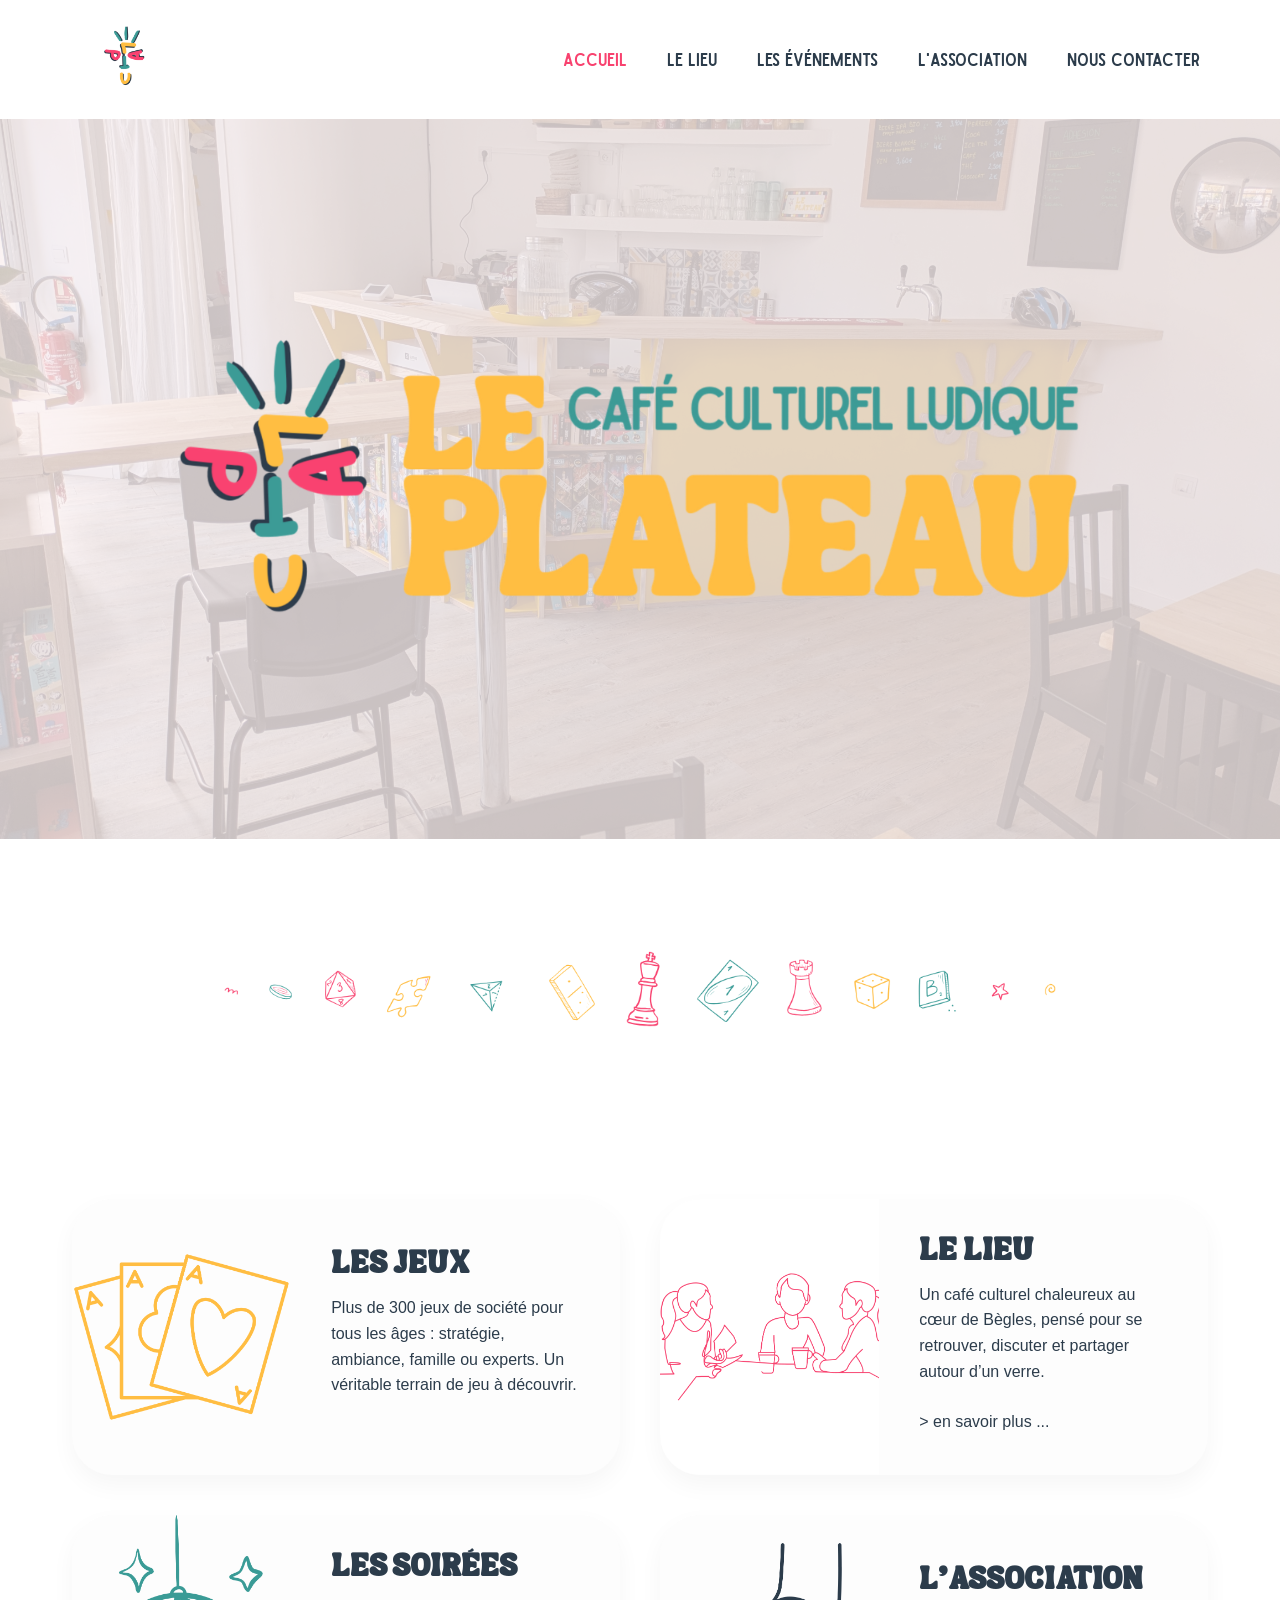
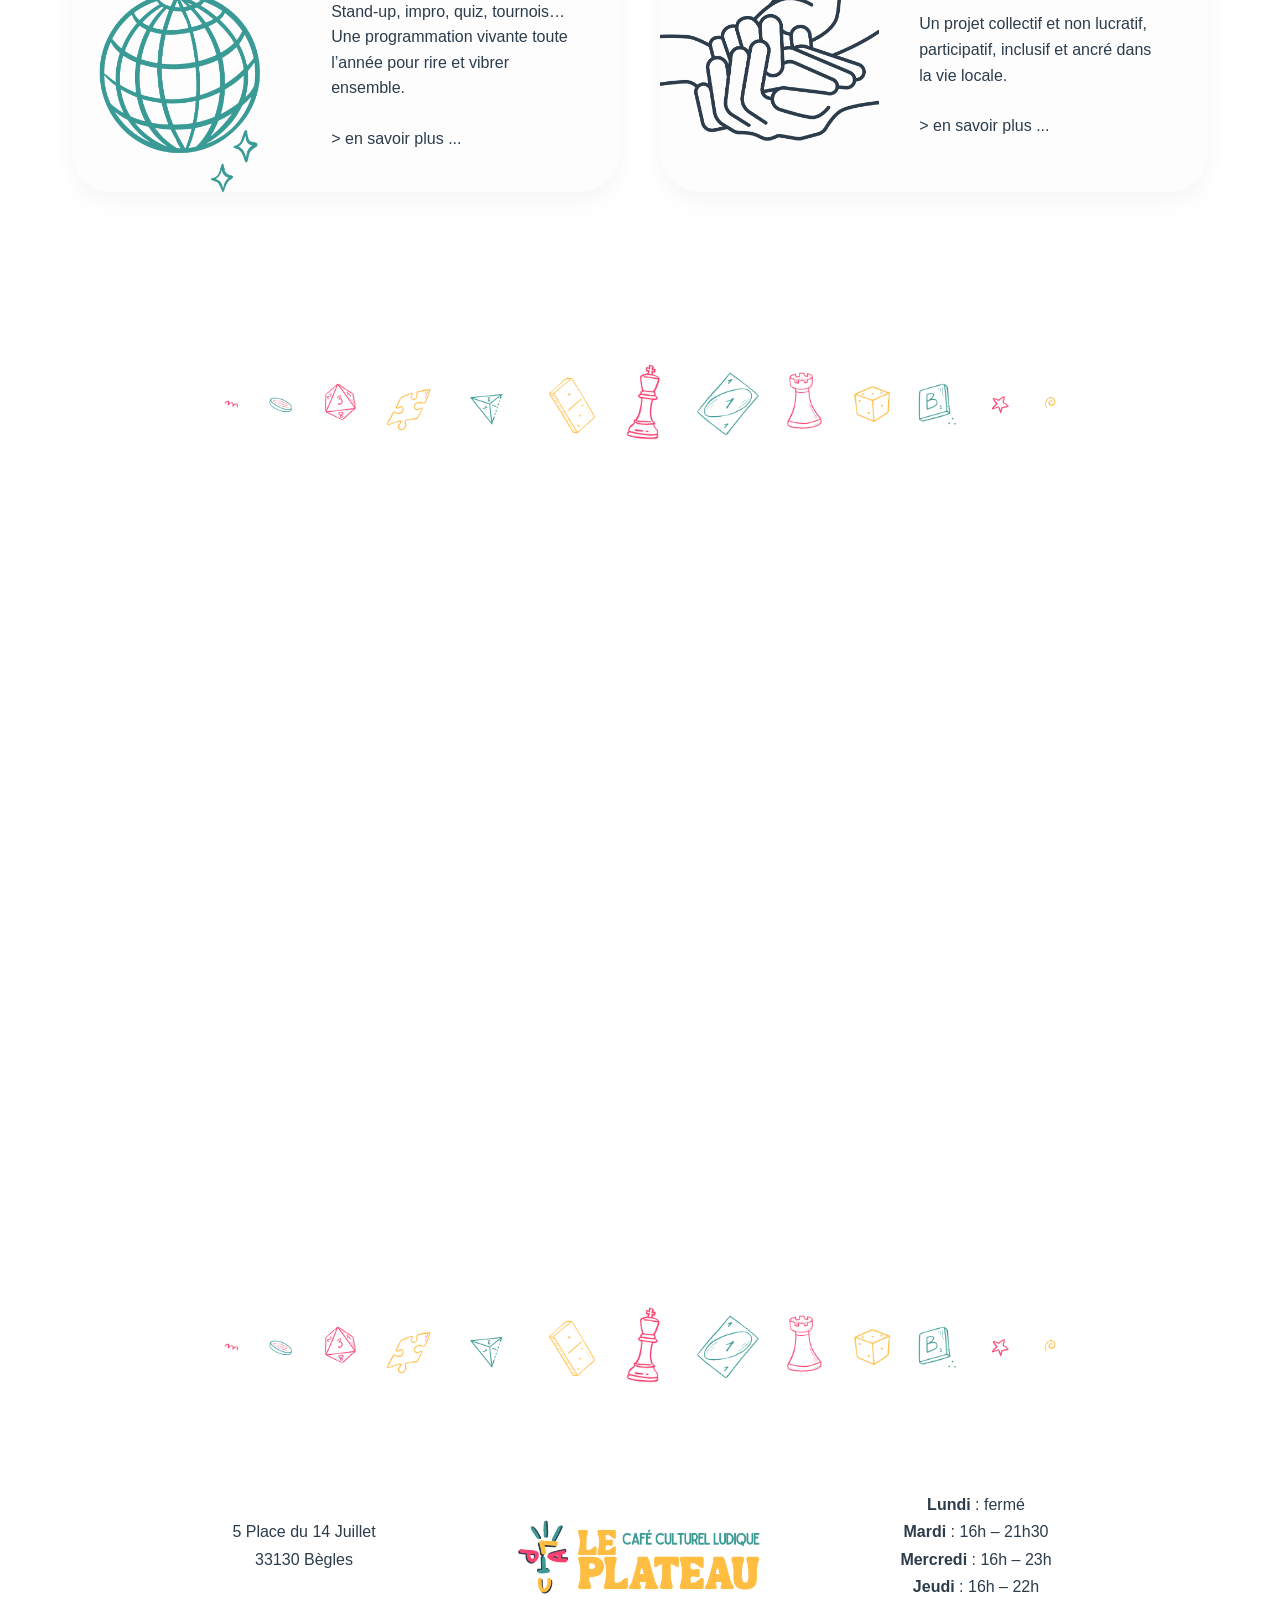
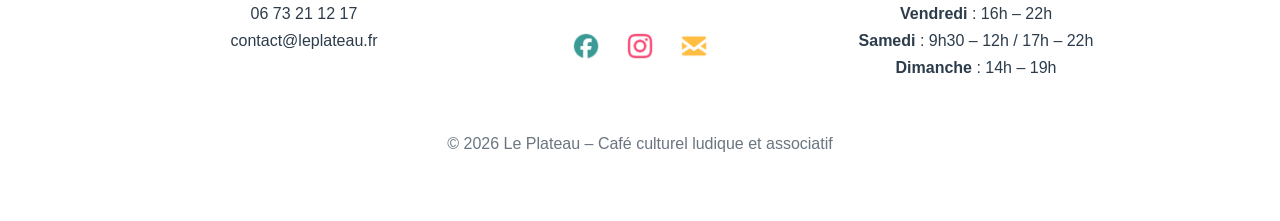
==== index.html @ 9a54618c "2nd try" ====
<!DOCTYPE html>
<html lang="fr">
<head>
<meta charset="UTF-8">
<meta name="viewport" content="width=device-width, initial-scale=1.0">

<title>Le Plateau – Café culturel ludique et associatif à Bègles</title>

<meta name="description" content="Le Plateau est un café culturel ludique et associatif à Bègles : jeux de société, quiz, stand-up, impro et événements toute l’année.">
<meta property="og:title" content="Le Plateau – Café culturel à Bègles">
<meta property="og:description" content="Jeux de société et évennements conviviaux au cœur de Bègles.">
<meta property="og:type" content="website">

<link href="https://fonts.googleapis.com/css2?family=Poppins:wght@300;400;600;700&display=swap" rel="stylesheet">
<link rel="stylesheet" href="assets/css/main.css" type="text/css" media="screen" />

<script type="application/ld+json">
	{
	"@context": "https://schema.org",
	"@type": "CafeOrCoffeeShop",
	"name": "Le Plateau",
	"image": "https://tonsite.fr/images/logo.png",
	"address": {
		"@type": "PostalAddress",
		"streetAddress": "5 Place du 14 Juillet",
		"addressLocality": "Bègles",
		"postalCode": "33130",
		"addressCountry": "FR"
	},
	"telephone": "06 73 21 12 17",
	"aggregateRating": {
		"@type": "AggregateRating",
		"ratingValue": "4.8",
		"reviewCount": "127"
	}
	}
</script>

</head>

<body>
<div class="site-container">
<header>




<nav class="navbar">

    <!-- Liens gauche -->
     <div class="nav-logo">
        <a href="index.html">
            <img src="./assets/images/logo.png" alt="Logo Le Plateau" height="70">
        </a>
    </div>

    <div class="nav-right">
        <a class="selected" href="./index.html">Accueil</a>
        <a href="./lieu.html">Le lieu</a>
        <a href="./event.html">Les événements</a>
  
        <a href="./association.html">L'association</a>
        <a href="./contact.html">Nous contacter</a>
    </div>

    <div class="burger" id="burger">
    <span></span>
    <span></span>
    <span></span>
    </div>

</nav>
    
</header>

</div>



<section class="hero fade-up">
    <!-- background via CSS -->
    <div class="hero-content">
        <!-- Image normale au-dessus -->
        <img src="./assets/images/trLePlateau.png" alt="Image au-dessus" class="hero-image">
    </div>
</section>

<div class = "site-container">
<div class="section-divider"></div>


<section class="univers fade-up">

    <!-- <h2 class="section-title">Découvrir Le Plateau</h2> -->

    <div class="univers-grid">

        <!-- Les jeux -->
        <div class="univers-card">
            <div class="univers-img">
                <img src="assets/images/logo/6.png" alt="Jeux de société au Plateau">
            </div>
            <div class="univers-content">
                <h3>Les jeux</h3>
                <p>
                    Plus de 300 jeux de société pour tous les âges :
                    stratégie, ambiance, famille ou experts.
                    Un véritable terrain de jeu à découvrir.
                </p>
                <!-- <a href="lieu.php#jeux" class="btn-small">> en savoir plus ...</a> -->
            </div>
        </div>

        <!-- Le lieu -->
        <div class="univers-card">
            <div class="univers-img">
                <img src="assets/images/logo/2.png" alt="Le lieu Le Plateau">
            </div>
            <div class="univers-content">
                <h3>Le lieu</h3>
                <p>
                    Un café culturel chaleureux au cœur de Bègles,
                    pensé pour se retrouver, discuter
                    et partager autour d’un verre.
                </p>
                <a href="lieu.php" class="btn-small">> en savoir plus ...</a>
            </div>
        </div>

        <!-- Les soirées -->
        <div class="univers-card">
            <div class="univers-img">
                <img src="assets/images/logo/3.png" alt="Soirées événements au Plateau">
            </div>
            <div class="univers-content">
                <h3>Les soirées</h3>
                <p>
                    Stand-up, impro, quiz, tournois…
                    Une programmation vivante toute l’année
                    pour rire et vibrer ensemble.
                </p>
                <a href="evenements.php" class="btn-small">> en savoir plus ...</a>
            </div>
        </div>

        <!-- L’association -->
        <div class="univers-card">
            <div class="univers-img">
                <img src="assets/images/logo/4.png" alt="Association Le Plateau">
            </div>
            <div class="univers-content">
                <h3>L’association</h3>
                <p>
                    Un projet collectif et non lucratif,
                    participatif, inclusif et ancré
                    dans la vie locale.
                </p>
                <a href="association.php" class="btn-small">> en savoir plus ...</a>
            </div>
        </div>

    </div>
</section>

<div class="section-divider"></div>


<section class="reviews fade-up">
    <!-- <h2 style="text-align:center;margin-bottom:3rem;">Ils parlent de nous</h2> -->

    <div class="reviews-grid">
        <div class="review-card review-top review-rose">
            <div class="stars">
                <img src="./assets/images/star.png" alt="Étoile">
                <img src="./assets/images/star.png" alt="Étoile">
                <img src="./assets/images/star.png" alt="Étoile">
                <img src="./assets/images/star.png" alt="Étoile">
                <img src="./assets/images/star.png" alt="Étoile">
            </div>
            <p>Super accueil et super équipe. Bonne sélection de jeux, 
                le tout dans une ambiance sympathique et conviviale, un 
                futur incontournable du quartier, j’en suis sûr !!<br>
                À très bientôt 🫶🏼
            </p>
            <strong>– Simon</strong>
        </div>

        <div class="review-card review-bottom review-bleu">
            <div class="stars">
                <img src="./assets/images/star.png" alt="Étoile">
                <img src="./assets/images/star.png" alt="Étoile">
                <img src="./assets/images/star.png" alt="Étoile">
                <img src="./assets/images/star.png" alt="Étoile">
                <img src="./assets/images/star.png" alt="Étoile">
            </div>
            <p>Nous nous rendons souvent au Plateau en famille pour partager un temps de jeu convivial. Les accueillants sont toujours disponible pour nous conseiller ou nous expliquer un jeu de société de qualité et adapté à notre famille.
            Je recommande ce superbe bar à jeu à Bègles.
            Merci à l'équipe du Plateau</p>
            <strong>– Denis</strong>
        </div>

        <div class="review-card review-top review-rose">
            <div class="stars">
                <img src="./assets/images/star.png" alt="Étoile">
                <img src="./assets/images/star.png" alt="Étoile">
                <img src="./assets/images/star.png" alt="Étoile">
                <img src="./assets/images/star.png" alt="Étoile">
                <img src="./assets/images/star.png" alt="Étoile">
            </div>
            <p>Excellente après midi au Plateau ! La sélection de jeu est super et l'accueil splendide, 
                je recommande ce lieu chaleureux !</p>
            <strong>– Carl</strong>
        </div>

        <!-- <div class="review-card review-bottom review-bleu">
            <div class="stars">
                <img src="./assets/images/star.png" alt="Étoile">
                <img src="./assets/images/star.png" alt="Étoile">
                <img src="./assets/images/star.png" alt="Étoile">
                <img src="./assets/images/star.png" alt="Étoile">
                <img src="./assets/images/star.png" alt="Étoile">
            </div>
            <p>Personnel très accueillant et souriant !</p>
            <strong>– Léa</strong>
        </div> -->
    </div>
</section>

<!-- 
<section class="section-divider"></section>

<section class="gallery fade-up">
    <h2 style="text-align:center;margin-bottom:3rem;">Galerie</h2>
    <div class="gallery-grid">
        <img src="./assets/images/photo1.jpg" alt="">
        <img src="./assets/images/photo2.jpg" alt="">
        <img src="./assets/images/photo3.jpg" alt="">
        <img src="./assets/images/photo4.jpg" alt="">
    </div>
</section>

<div class="section-divider"></div>

<section class="newsletter fade-up">
    <h2> Newsletter</h2>
    <p>Recevez la programmation et les événements chaque mois.</p>

    <form>
        <input type="email" placeholder="Votre adresse email" required>
        <button type="submit">S’inscrire</button>
    </form>
</section> -->

<!-- <section id="histoire">
    <h2 style="text-align:center;margin-bottom:4rem;">Notre histoire</h2>
    <div class="timeline">

        <div class="timeline-item fade-up">
            <div class="timeline-dot"></div>
            <h3>Le déclic au Canada</h3>
            <p>Bastien et Fanny découvrent les cafés-jeux profondément ancrés dans la culture locale.</p>
        </div>

        <div class="timeline-item fade-up">
            <div class="timeline-dot"></div>
            <h3> Le projet naît</h3>
            <p>Retour en France avec une conviction : créer un lieu convivial, inclusif et vivant.</p>
        </div>

        <div class="timeline-item fade-up">
            <div class="timeline-dot"></div>
            <h3>L’association se lance</h3>
            <p>L'association est créée et organise ses premiers événements.</p>
        </div>

        <div class="timeline-item fade-up">
            <div class="timeline-dot"></div>
            <h3>Premières soirées jeux</h3>
            <p>La ZAP de Bègles nous ouvre ses portes pendant un an pour lancer nos premières soirées jeux.</p>
        </div>

        <div class="timeline-item fade-up">
            <div class="timeline-dot"></div>
            <h3>Ouverture du café</h3>
            <p>Le Plateau ouvre enfin ses portes place du 14 Juillet à Bègles.</p>
        </div>

    </div>
</section> -->

<div class="section-divider"></div>



<footer class="footer">
    <div class="footer-container">

        <!-- Colonne 1 : Contact -->
        <div class="footer-col center">
            <!-- <h3>Contact</h3> -->
            <p>
                <br>
                5 Place du 14 Juillet<br>
                33130 Bègles<br><br>
                06 73 21 12 17<br>
                contact@leplateau.fr
            </p>
        </div>

        <!-- Colonne 2 : Logo + Réseaux -->
        <div class="footer-col center">
            <br>
            <img src="./assets/images/logoa3.png" alt="Logo Le Plateau" height="80">
            <br>
            <div class="socials">
                <a href="https://www.facebook.com/p/Le-Plateau-Caf%C3%A9-Culturel-Ludique-Associatif-61576300440653/">
                    <img src="./assets/images/socials/15.png" alt="Logo Le Plateau" height="30">
                </a>
                <a href="https://www.instagram.com/leplateau.ccla/">
                    <img src="./assets/images/socials/14.png" alt="Logo Le Plateau" height="30">
                </a>
                <a href="contacte@leplateau-ccla.fr">
                    <img src="./assets/images/socials/16.png" alt="Logo Le Plateau" height="30">
                </a>
            </div>
        </div>

        <!-- Colonne 3 : Horaires -->
        <div class="footer-col center">
            <!-- <h3>Horaires</h3> -->
            <p>
                <strong>Lundi</strong> : fermé<br>
                <strong>Mardi</strong> : 16h – 21h30<br>
                <strong>Mercredi</strong> : 16h – 23h<br>
                <strong>Jeudi</strong> : 16h – 22h<br>
                <strong>Vendredi</strong> : 16h – 22h<br>
                <strong>Samedi</strong> : 9h30 – 12h / 17h – 22h<br>
                <strong>Dimanche</strong> : 14h – 19h
            </p>
        </div>

    </div>

    <div class="footer-bottom">
        © 2026 Le Plateau – Café culturel ludique et associatif
    </div>
</footer>

<button id="topBtn">↑</button>

<script>

/* Scroll Animation */
const faders = document.querySelectorAll('.fade-up');
const observer = new IntersectionObserver(entries => {
    entries.forEach(entry => {
        if(entry.isIntersecting){
            entry.target.classList.add('visible');
        }
    });
},{ threshold:0.2 });

faders.forEach(el => observer.observe(el));

/* Back to top */
const topBtn = document.getElementById("topBtn");

window.addEventListener("scroll", () => {
    topBtn.style.display = window.scrollY > 300 ? "block" : "none";
});

topBtn.addEventListener("click", () => {
    window.scrollTo({ top: 0, behavior: "smooth" });
});

const burger = document.getElementById("burger");
const nav = document.querySelector(".nav-right");

burger.addEventListener("click", () => {
    nav.classList.toggle("active");
});

</script>
</div>
</body>
</html>
---- assets/css/main.css ----
/* ===== FONT LOGO ===== */
@font-face {
    font-family: 'TanSongBird';
    src: url('../fonts/TANSONGBIRD.ttf') format('truetype');
}
@font-face {
    font-family: 'Sailors';
    src: url('../fonts/SailorsSlant.ttf') format('truetype');
}

/* ===== VARIABLES ===== */
:root {
    --rose-ouverture: #fcfafa;
    /* --rose-ouverture: #fff8f9; */
    /* --rose-ouverture: #f8f7f3; */
    --jaune: #ffbd42;
    --bleu: #3a9b96;
    --rose: #f8426f;
    --bleu-marine: #2c3c4b;
}


/* =====================================================
   RESET
===================================================== */

* {
    margin: 0;
    padding: 0;
    box-sizing: border-box;
}

html {
    scroll-behavior: smooth;
}

body {
    font-family: 'arial';
    /* background: url('../images/back-white.png') center/cover fixed; */
    /* background: var(--rose-ouverture) center/cover fixed; */
    background: #ffffff;
    color: var(--bleu-marine);
    line-height: 1.7;
    overflow-x: hidden;
}

.site-container {
    max-width: 1200px;
    margin: auto;
    /* background: rgba(255,255,255,0.92); */
    /* backdrop-filter: blur(4px); */
}

section {
    padding: 8rem 2rem;
}

h2 {
    font-size: 3rem;
}
/* =====================================================
   NAVBAR
===================================================== */

/* .navbar {
    background: white;
    border-radius: 50px;
    padding: 1rem 2rem;
    display: grid;
    grid-template-columns: 1fr auto 1fr;
    align-items: center;
    box-shadow: 0 10px 30px rgba(0, 0, 0, 0.05);
    position: sticky;
    top: 15px;
    z-index: 1000;
    font-family: 'Sailors';
} */

.navbar{
    position: sticky;
    top: 0;
    z-index: 1000;

    display: flex;
    align-items: center;
    justify-content: space-between;

    padding: 20px 40px;

    background: transparent;
}

/* .nav-right {
    display: flex;
    gap: 30px;
    justify-content: flex-end;
    margin-right: 10px;
} */

.nav-right{
    display:flex;
    gap:40px;
    align-items:center;
}

.nav-logo {
    display: flex;
    gap: 30px;
    justify-content: flex-start;
    margin-left: 10px;
}

.navbar a {
    text-decoration: none;
    font-size: large;
    font-family:'Sailors';
    color: var(--bleu-marine);
    position: relative;
    transition: 0.3s;
}

.navbar a:hover {
    color: var(--rose);
    /* transition: 0.3s;
    transform: scale(1.05); */
}

.navbar a.selected {
    color: var(--rose);
}
.navbar.scrolled{
    background:white;
}

.nav-center img {
    transition: 0.3s;
}

.nav-center img:hover {
    transform: scale(1.05);
}


/* =====================================================
   RESPONSIVE NAVBAR
===================================================== */

@media (max-width: 900px) {
    .navbar {
        grid-template-columns: 1fr;
        text-align: center;
        gap: 1rem;
    }

    .nav-left,
    .nav-right {
        justify-content: center;
        flex-wrap: wrap;
    }
}


/* ===== BURGER ===== */

.burger {
    display: none;
    flex-direction: column;
    gap: 5px;
    cursor: pointer;
}

.burger span {
    width: 25px;
    height: 3px;
    background: var(--bleu-marine);
    transition: 0.3s;
}

@media (max-width: 900px) {

    .nav-right {
        position: absolute;
        top: 90px;
        right: 0;
        background: white;
        width: 100%;
        flex-direction: column;
        align-items: center;
        padding: 2rem 0;
        display: none;
        box-shadow: 0 15px 30px rgba(0,0,0,0.05);
    }

    .nav-right.active {
        display: flex;
    }

    .burger {
        display: flex;
    }
}

/* ===== SEPARATEUR DECORATIF ===== */

.section-divider {
    width: 100%;
    height: 100px;
    background: url('../images/separator.png') center center no-repeat;
    background-size: 80% auto;
    margin: 2rem 0;
}

/* ===== HERO UPGRADE ===== */


.hero {
    position: relative;
    width: 100%;
    height: 80vh; /* prend toute la hauteur de l'écran */
    text-align: center;
    overflow: hidden;
    display: flex;
    justify-content: center;
    align-items: center;

    /* Image de fond */
    background: url('../images/photo1.jpg') center/cover no-repeat;
    /* couleur blanche avec transparence si tu veux un léger voile */
    background-blend-mode: lighten;
    opacity: 0.9; /* si tu veux réduire l'intensité de la bg */
    margin-bottom: 100px;
}

.hero::before {
    content: "";
    position: absolute;
    inset: 0;
    background: rgba(251, 241, 241, 0.8); /* voile blanc transparent */
    z-index: 1;
}

.hero-content {
    position: relative;
    z-index: 2; /* pour être au-dessus de l'overlay */
}

.hero-image {
    max-width: 90%; /* ajustable */
    height: auto;
    display: block;
    margin: auto;
}


/* =====================================================
   BUTTONS
===================================================== */

.btn {
    display: inline-block;
    padding: 15px 35px;
    border-radius: 50px;
    background: var(--jaune);
    color: var(--bleu-marine);
    font-weight: 600;
    text-decoration: none;
    margin-top: 2rem;
    transition: 0.3s;
}

.btn:hover {
    background: var(--rose);
    color: white;
    transform: translateY(-5px);
}


/* =====================================================
   SCROLL ANIMATION
===================================================== */

.fade-up {
    opacity: 0;
    /* transform: translateY(40px); */
    transition: all 0.8s ease;
}

.fade-up.visible {
    opacity: 1;
    transform: translateY(0);
}


/* =====================================================
   ASSOCIATION
===================================================== */


.asso-hero{
    display:grid;
    grid-template-columns: 1fr 1fr;
    align-items:center;
    gap:80px;

    padding:120px 40px;
}

.asso-left h1{
    font-family:'TanSongBird';
    font-size:2rem;
    color:var(--jaune);
    margin-bottom:40px;
    text-transform: uppercase;
}

.asso-left p{
    font-size:1.2rem;
    line-height:1.8;
    margin-bottom:20px;
    max-width:500px;
}


.asso-right img{
    width:100%;
    border-radius:20px;
    object-fit:cover;
}

@media (max-width:900px){

.asso-hero{
    grid-template-columns:1fr;
    text-align:center;
}

.asso-left p{
    margin:auto;
}

}


.asso-right{
    position:relative;
}

.asso-right::after{
    content:"";
    position:absolute;
    width:100%;
    height:100%;
    background:var(--jaune);
    border-radius:20px;
    top:10px;
    left:15px;
    z-index:-1;
}




.asso-back{
    position: relative;
    background: url('../images/photo1.jpg') center/cover no-repeat;
    min-height: 500px;
    padding: 160px 40px 120px 40px;
    border-radius: 40px;
    display:flex;
    flex-direction:column;
    justify-content:center;
    align-items:center;
    text-align:center;
    overflow:hidden;
}

/* overlay moderne */
.asso-back::before{
    content:"";
    position:absolute;
    inset:0;
    background: linear-gradient(
        rgba(255,255,255,0.85),
        rgba(255,255,255,0.75)
    );
}

/* contenu au dessus */
.asso-back .title,
.asso-back .subtitle{
    position:relative;
    z-index:2;
}

.asso-back{
    animation: heroZoom 12s ease-in-out infinite alternate;
}

@keyframes heroZoom{
    from{background-size:100%;}
    to{background-size:110%;}
}

.asso-back .title{
    font-family: 'TanSongBird';
    font-size: 6rem;
    color: var(--jaune);
    text-transform: uppercase;
    letter-spacing: 3px;
    margin-bottom: 40px;

    text-shadow: 
        3px 3px 0px rgba(0,0,0,0.1);
}

.asso-back .subtitle{
    max-width: 750px;
    font-size: 1.3rem;
    line-height: 1.8;
    color: var(--bleu-marine);
}

.scroll-indicator{
    margin-top:40px;
    width:25px;
    height:40px;
    border:2px solid var(--bleu-marine);
    border-radius:20px;
    position:relative;
}

.scroll-indicator::after{
    content:"";
    width:6px;
    height:6px;
    background:var(--bleu-marine);
    border-radius:50%;
    position:absolute;
    top:8px;
    left:50%;
    transform:translateX(-50%);
    animation:scroll 1.5s infinite;
}

@keyframes scroll{
    0%{opacity:0; top:8px;}
    50%{opacity:1;}
    100%{opacity:0; top:22px;}
}

/* .asso h1 {
    font-family: 'TanSongBird';
    font-size: 2.5rem;
    text-align: center;
    text-transform: uppercase;
    margin-bottom: 60px;
    color: var(--jaune);
} */

.asso .subtitle {
    justify-content: center;
    text-align: center;
    font-size: larger;
    margin-bottom: 100px;
    margin-left: 80px;
    margin-right: 80px;
}

.asso-grid {
    display: grid;
    grid-template-columns: 1fr 1fr;
    gap: 2.5rem;
}

.asso-card {
    background: #fdfdfd;
    padding: 2.5rem;
    border-radius: 40px;
    box-shadow: 0 10px 25px rgba(0, 0, 0, 0.04);
}

.asso-card h2 {
    margin-bottom: 1rem;
    font-size: 1.5rem;
    font-family: 'Sailors';
    color: var(--rose);
    text-align: center;
}

.asso-card p {
    margin-bottom: 1rem;
    line-height: 1.6;
}
/* =====================================================
   ADHESION
===================================================== */

.adhesion {
    margin: 80px 10%;
    padding: 4rem 2rem;
    background: white;
    border-radius: 60px;
    box-shadow: 0 20px 50px rgba(0, 0, 0, 0.05);
    text-align: center;
}

.adhesion-box {
    max-width: 700px;
    margin: auto;
}

.cta-adhesion {
    display: inline-block;
    margin-top: 2rem;
    font-weight: 600;
    text-decoration: none;
    color: var(--rose);
    transition: 0.3s;
}

.cta-adhesion:hover {
    color: var(--bleu-marine);
}


/* =====================================================
   TARIFS
===================================================== */

.tarifs {
    margin: 0 10%;
}

.tarifs-grid {
    display: grid;
    grid-template-columns: repeat(auto-fit, minmax(250px, 1fr));
    gap: 2rem;
}

.tarif-card {
    background: white;
    padding: 2.5rem;
    border-radius: 40px;
    box-shadow: 0 15px 40px rgba(0, 0, 0, 0.05);
    text-align: center;
    transition: 0.3s;
}

.tarif-card:hover {
    transform: translateY(-8px);
    box-shadow: 0 25px 50px rgba(0, 0, 0, 0.08);
}

.tarif-card h3 {
    margin-bottom: 1rem;
}

.price {
    font-size: 2.5rem;
    font-weight: 700;
    color: var(--rose);
    margin-bottom: 1rem;
}

.tarif-card.highlight {
    background: var(--rose);
    color: white;
}

.tarif-card.highlight .price {
    color: white;
}


/* =====================================================
   LIEU INTRO
===================================================== */

.lieu-intro {
    margin: 80px 10%;
    padding: 4rem 2rem;
    background: white;
    border-radius: 60px;
    box-shadow: 0 20px 50px rgba(0, 0, 0, 0.05);
}

.lieu-grid {
    display: grid;
    grid-template-columns: 1fr 1fr;
    gap: 3rem;
    align-items: center;
}

.lieu-image img {
    width: 100%;
    border-radius: 40px;
}


/* =====================================================
   FOOD
===================================================== */

.lieu-food {
    margin: 80px 10%;
}

.food-grid {
    display: grid;
    grid-template-columns: repeat(auto-fit, minmax(250px, 1fr));
    gap: 2rem;
}

.food-card {
    background: white;
    padding: 2rem;
    border-radius: 40px;
    box-shadow: 0 15px 40px rgba(0, 0, 0, 0.05);
    transition: 0.3s;
}

.food-card:hover {
    transform: translateY(-8px);
}


/* =====================================================
   MOSAIQUE
===================================================== */

.gallery-mosaic {
    column-count: 3;
    column-gap: 20px;
}

.gallery-mosaic img {
    width: 100%;
    margin-bottom: 20px;
    border-radius: 25px;
    cursor: pointer;
    transition: 0.3s;
}

.gallery-mosaic img:hover {
    transform: scale(1.03);
}

@media (max-width: 900px) {
    .gallery-mosaic {
        column-count: 2;
    }
}

@media (max-width: 600px) {
    .gallery-mosaic {
        column-count: 1;
    }
}


.gallery-grid {
    display: grid;
    grid-template-columns: repeat(auto-fit, minmax(250px,1fr));
    gap: 20px;
}

.gallery-grid img {
    width: 100%;
    height: 250px;
    object-fit: cover;
    border-radius: 20px;
}

/* =====================================================
   LIGHTBOX
===================================================== */

.lightbox {
    display: none;
    position: fixed;
    inset: 0;
    background: rgba(0, 0, 0, 0.85);
    justify-content: center;
    align-items: center;
    z-index: 999;
}

.lightbox-img {
    max-width: 90%;
    max-height: 85%;
    border-radius: 20px;
}

.lightbox .close {
    position: absolute;
    top: 30px;
    right: 40px;
    font-size: 40px;
    color: white;
    cursor: pointer;
}


/* =====================================================
    REVIEWS
===================================================== */


.reviews {
    margin: 80px 5%;
}

.reviews-grid {
    display: flex;
    justify-content: center;
    gap: 2rem;
    flex-wrap: wrap; /* pour mobile */
    align-items: flex-start;
}

.review-card {
    position: relative;
    background: rgba(255, 255, 255, 1);
    padding: 2rem;
    border-radius: 30px;
    width: 300px;
    box-shadow: 0 15px 40px rgba(0,0,0,0.05);
    overflow: visible; /* pour que le carré coloré dépasse */
    transition: transform 0.3s, box-shadow 0.3s;
}

/* Carré coloré permanent derrière */
.review-card::before {
    content: "";
    position: absolute;
    inset: 0;
    border-radius: 30px;
    z-index: -1;
    /* transform: rotate(-2deg); */
}

/* Couleurs des carrés
.review-rose::before {
    background: var(--rose);
}
.review-bleu::before {
    background: var(--bleu);
} */

/* Décalage vertical */
.review-top {
    margin-top: -20px; /* remonte un peu */
}

.review-bottom {
    margin-top: 20px; /* descend un peu */
}

/* Texte */
.review-card p:first-child {
    margin-bottom: 0.5rem;
    font-size: 1.2rem;
}
.review-card p:nth-child(2) {
    line-height: 1.6;
    margin-bottom: 1rem;
}
.review-card strong {
    display: block;
    text-align: right;
    font-weight: 600;
}



.review-rose::after{
    content:"";
    position:absolute;
    width:100%;
    height:100%;
    background:var(--rose);
    border-radius:30px;
    top:10px;
    right:10px;
    z-index:-1;
}


.review-bleu::after{
    content:"";
    position:absolute;
    width:100%;
    height:100%;
    background:var(--bleu);
    border-radius:30px;
    top:10px;
    right:10px;
    z-index:-1;
}

/* Hover (optionnel) */
.review-card:hover {
    /* transform: translateY(-6px) rotate(1deg); */
    /* box-shadow: 0 25px 50px rgba(0,0,0,0.08); */
}

/* Responsive */
@media (max-width: 1000px) {
    .reviews-grid {
        flex-wrap: wrap;
        justify-content: center;
    }
    .review-card {
        margin-top: 0 !important;
    }
}

/* Conteneur des étoiles */
.stars {
    display: flex;
    gap: 5px; /* espace entre les étoiles */
    margin-bottom: 1.5rem;
    justify-content: center; /* centrer les étoiles */
}

.stars img {
    width: 20px;  /* taille des étoiles */
    height: 20px;
    object-fit: contain;
}

/* =====================================================
   EVENTS
===================================================== */






.event-hero{
    display:grid;
    grid-template-columns: 1fr 1fr;
    align-items:center;
    gap:80px;

    padding:120px 40px;
}

.event-right h1{
    font-family:'TanSongBird';
    font-size:2rem;
    color:var(--jaune);
    margin-bottom:40px;
    text-transform: uppercase;
}

.event-right p{
    font-size:1.2rem;
    line-height:1.8;
    margin-bottom:20px;
    max-width:500px;
}

.event-right a{
    text-decoration: none;
    margin: 10px;

}


.event-left img{
    width:100%;
    border-radius:20px;
    object-fit:cover;
}

@media (max-width:900px){

.event-hero{
    grid-template-columns:1fr;
    text-align:center;
}

.event-right p{
    margin:auto;
}

}


.event-left{
    position:relative;
}

.event-left::after{
    content:"";
    position:absolute;
    width:100%;
    height:100%;
    background:var(--jaune);
    border-radius:20px;
    top:10px;
    right:15px;
    z-index:-1;
}







.events-intro {
    margin: 80px 10%;
    text-align: center;
}

.events-title {
    font-family: 'TanSongBird';
    font-size: 2.5rem;
    text-align: center;
    text-transform: uppercase;
    margin-bottom: 60px;
    color: var(--jaune);
}

.events-intro .subtitle {
    justify-content: center;
    text-align: center;
    font-size: larger;
    margin-bottom: 100px;
    margin-left: 80px;
    margin-right: 80px;
}

.events-highlights {
    margin: 80px 10%;
}

.events-grid {
    display: grid;
    grid-template-columns: repeat(auto-fit, minmax(250px, 1fr));
    gap: 2rem;
}

.event-card {
    background: white;
    padding: 2rem;
    border-radius: 40px;
    box-shadow: 0 15px 40px rgba(0, 0, 0, 0.05);
    transition: 0.3s;
}

.event-card:hover {
    transform: translateY(-8px);
}

.events-program {
    margin: 80px 10%;
    text-align: center;
}

.program-image {
    width: 100%;
    max-width: 600px;
    border-radius: 30px;
    cursor: pointer;
    transition: 0.3s;
    margin-bottom: 2rem;
}

.program-image:hover {
    transform: scale(1.02);
}

.events-info {
    margin: 80px 10%;
    text-align: center;
}

.info-box {
    background: linear-gradient(135deg, var(--rose), var(--bleu));
    color: white;
    padding: 4rem 2rem;
    border-radius: 60px;
}


/* =====================================================
   UNIVERS
===================================================== */

.section-title {
    text-align: center;
    margin-bottom: 3rem;
    font-family: 'Sailors';
    text-transform: uppercase;
}

.univers-grid {
    display: grid;
    grid-template-columns: 1fr 1fr;
    gap: 2.5rem;
}

.univers-card {
    display: flex;
    background: #fdfdfd;
    border-radius: 40px;
    overflow: hidden;
    box-shadow: 0 10px 25px rgba(0, 0, 0, 0.04);
    transition: 0.3s;
}

.univers-card:hover {
    transform: translateY(-6px);
    box-shadow: 0 20px 40px rgba(0, 0, 0, 0.08);
}

.univers-img {
    flex: 0 0 40%;
}

.univers-img img {
    width: 100%;
    height: 100%;
    object-fit: cover;
}

.univers-content {
    flex: 1;
    padding: 2.5rem;
    display: flex;
    flex-direction: column;
    justify-content: center;
}

.univers-content h3 {
    margin-bottom: 1rem;
    font-family: 'TanSongBird';
    text-transform: uppercase;
    font-size: 1rem;
}

.univers-content p {
    margin-bottom: 1.5rem;
    line-height: 1.6;
}

.btn-small {
    display: inline-block;
    color: var(--bleu-marine);
    text-decoration: none;
    font-weight: 500;
    transition: 0.3s;
}

.btn-small:hover {
    color: #f8426f;
}

@media (max-width: 900px) {
    .univers-grid {
        grid-template-columns: 1fr;
    }

    .univers-card {
        flex-direction: column;
    }

    .univers-img {
        height: 220px;
    }
}


/* =====================================================
   TIMELINE
===================================================== */

.timeline {
    position: relative;
    max-width: 900px;
    margin: auto;
    padding: 2rem 0;
}

.timeline::before {
    content: "";
    position: absolute;
    left: 50%;
    width: 4px;
    height: 100%;
    background: var(--bleu);
    transform: translateX(-50%);
}

.timeline-item {
    width: 50%;
    padding: 2rem 3rem;
    position: relative;
    border-radius: 20px;
    background-color: white;
    margin-bottom: 4rem;
}

.timeline-item:nth-child(odd) {
    left: 0;
    text-align: right;
}

.timeline-item:nth-child(even) {
    left: 50%;
}

.timeline-dot {
    position: absolute;
    top: 50%;
    left: 50%;
    width: 20px;
    height: 20px;
    background: var(--rose);
    border-radius: 50%;
    transform: translate(-50%, -50%);
}


/* =====================================================
   CONTACT
===================================================== */

#map {
    display: flex;
    justify-content: space-between;
    align-items: flex-start;
    gap: 2rem;
    margin: 4rem 10%;
}

.contact-title {
    font-family: 'TanSongBird';
    font-size: 3.5rem;
    letter-spacing: 4px;
    color: #ffbd42;
    text-transform: uppercase;
    margin-bottom: 180px;
}

#contact iframe {
    width: 60%;
    height: 450px;
    border: 0;
}

#contact p {
    width: 30%;
    text-align: left;
    line-height: 1.7;
}


/* =====================================================
   FOOTER
===================================================== */

.footer {
    background: transparent;
    color: var(--bleu-marine);
    padding: 4rem 10%;
    border-radius: 50px;
}

.footer-container {
    display: grid;
    grid-template-columns: 1fr 1fr 1fr;
    gap: 3rem;
    align-items: start;
}

.footer-col h3 {
    margin-bottom: 1rem;
    color: var(--jaune);
}

.footer-col.center {
    text-align: center;
    justify-content: center;
}

.socials {
    margin-top: 1.5rem;
}

.socials a {
    display: inline-block;
    margin: 0 10px;
    color: rgb(160, 35, 35);
    text-decoration: none;
    font-weight: 600;
}

.socials a:hover {
    color: var(--rose);
}

.footer-bottom {
    text-align: center;
    margin-top: 3rem;
    opacity: 0.7;
}


/* =====================================================
   BACK TO TOP
===================================================== */

#topBtn {
    position: fixed;
    bottom: 30px;
    right: 30px;
    background: var(--rose);
    color: white;
    border: none;
    padding: 12px 16px;
    border-radius: 50%;
    cursor: pointer;
    display: none;
}


/* =====================================================
   RESPONSIVE GLOBAL FINAL
===================================================== */

@media (max-width: 900px) {

    .cafe-grid {
        grid-template-columns: 1fr;
        text-align: center;
    }

    .timeline::before {
        left: 10px;
    }

    .timeline-item {
        width: 100%;
        left: 0 !important;
        text-align: left !important;
        padding-left: 3rem;
    }

    .timeline-dot {
        left: 10px;
    }

    #contact {
        flex-direction: column;
        margin: 4rem 5%;
    }

    #contact iframe,
    #contact p {
        width: 100%;
    }
}
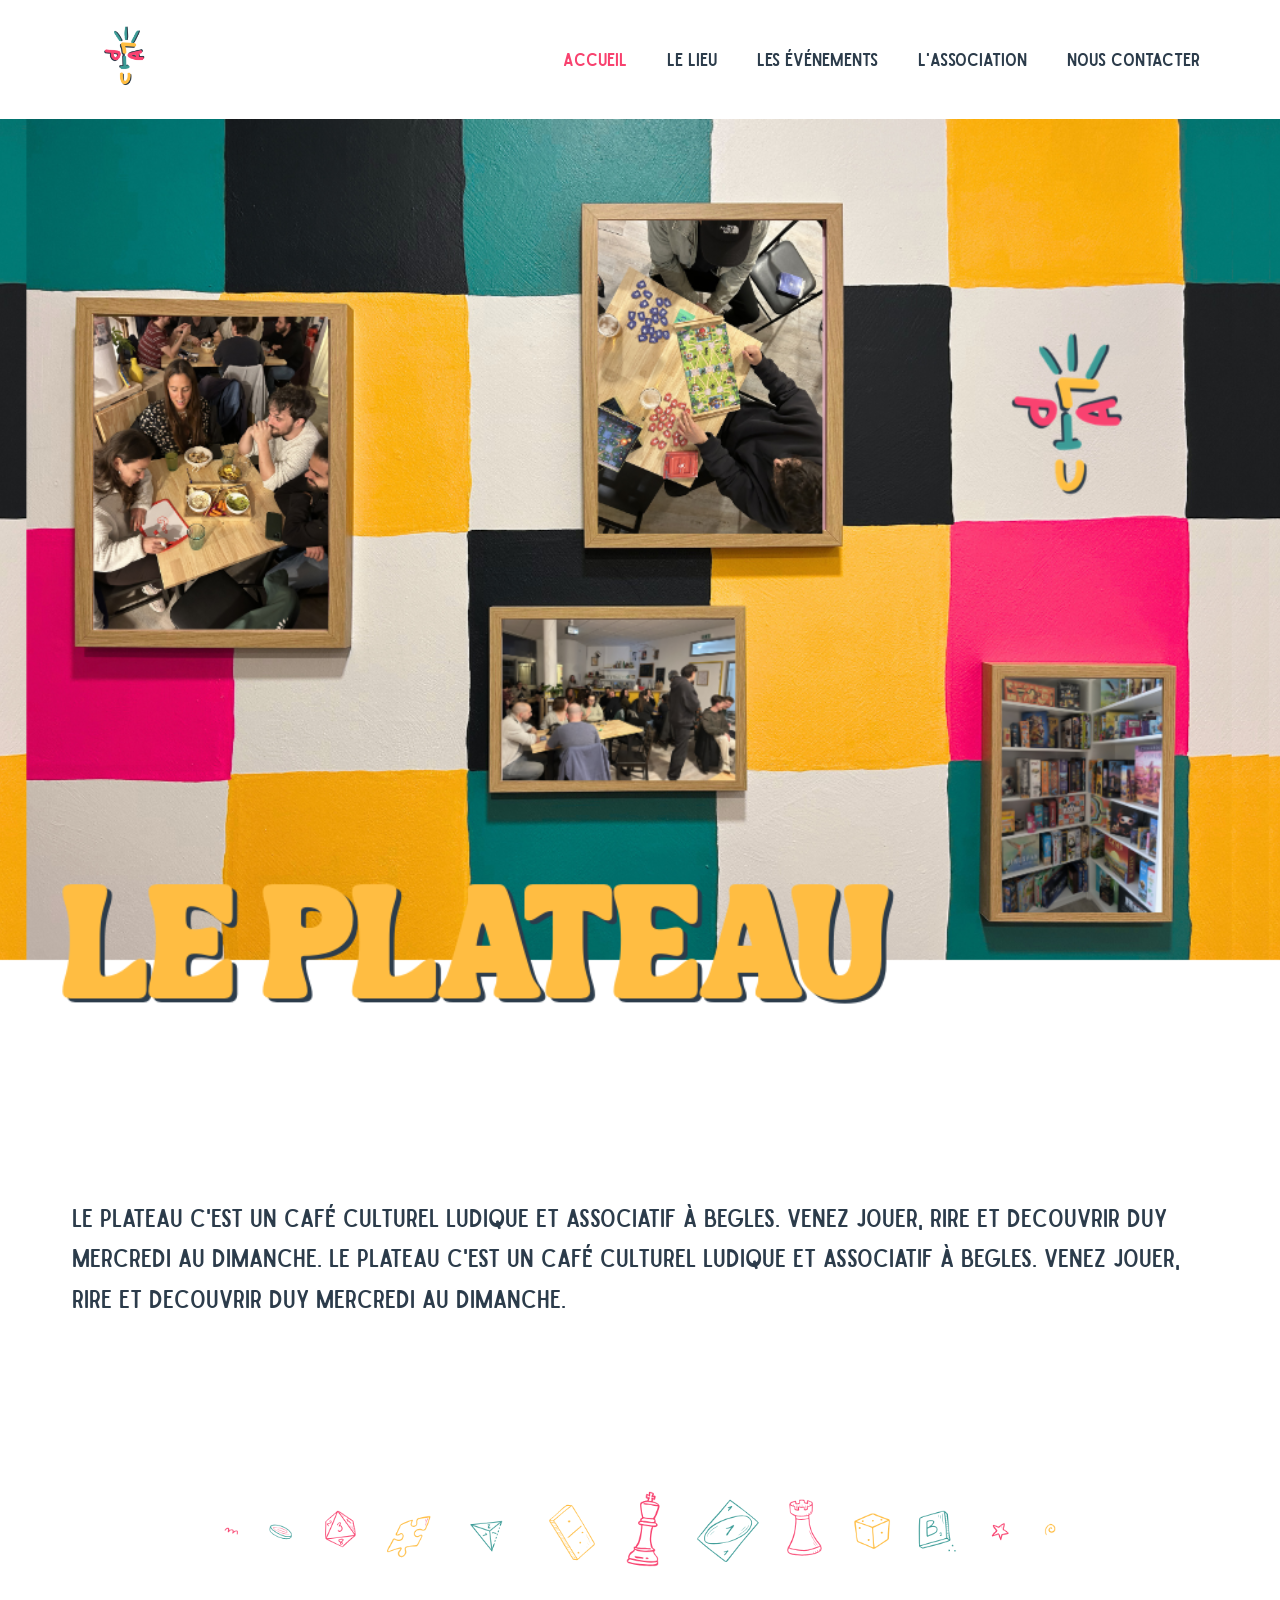
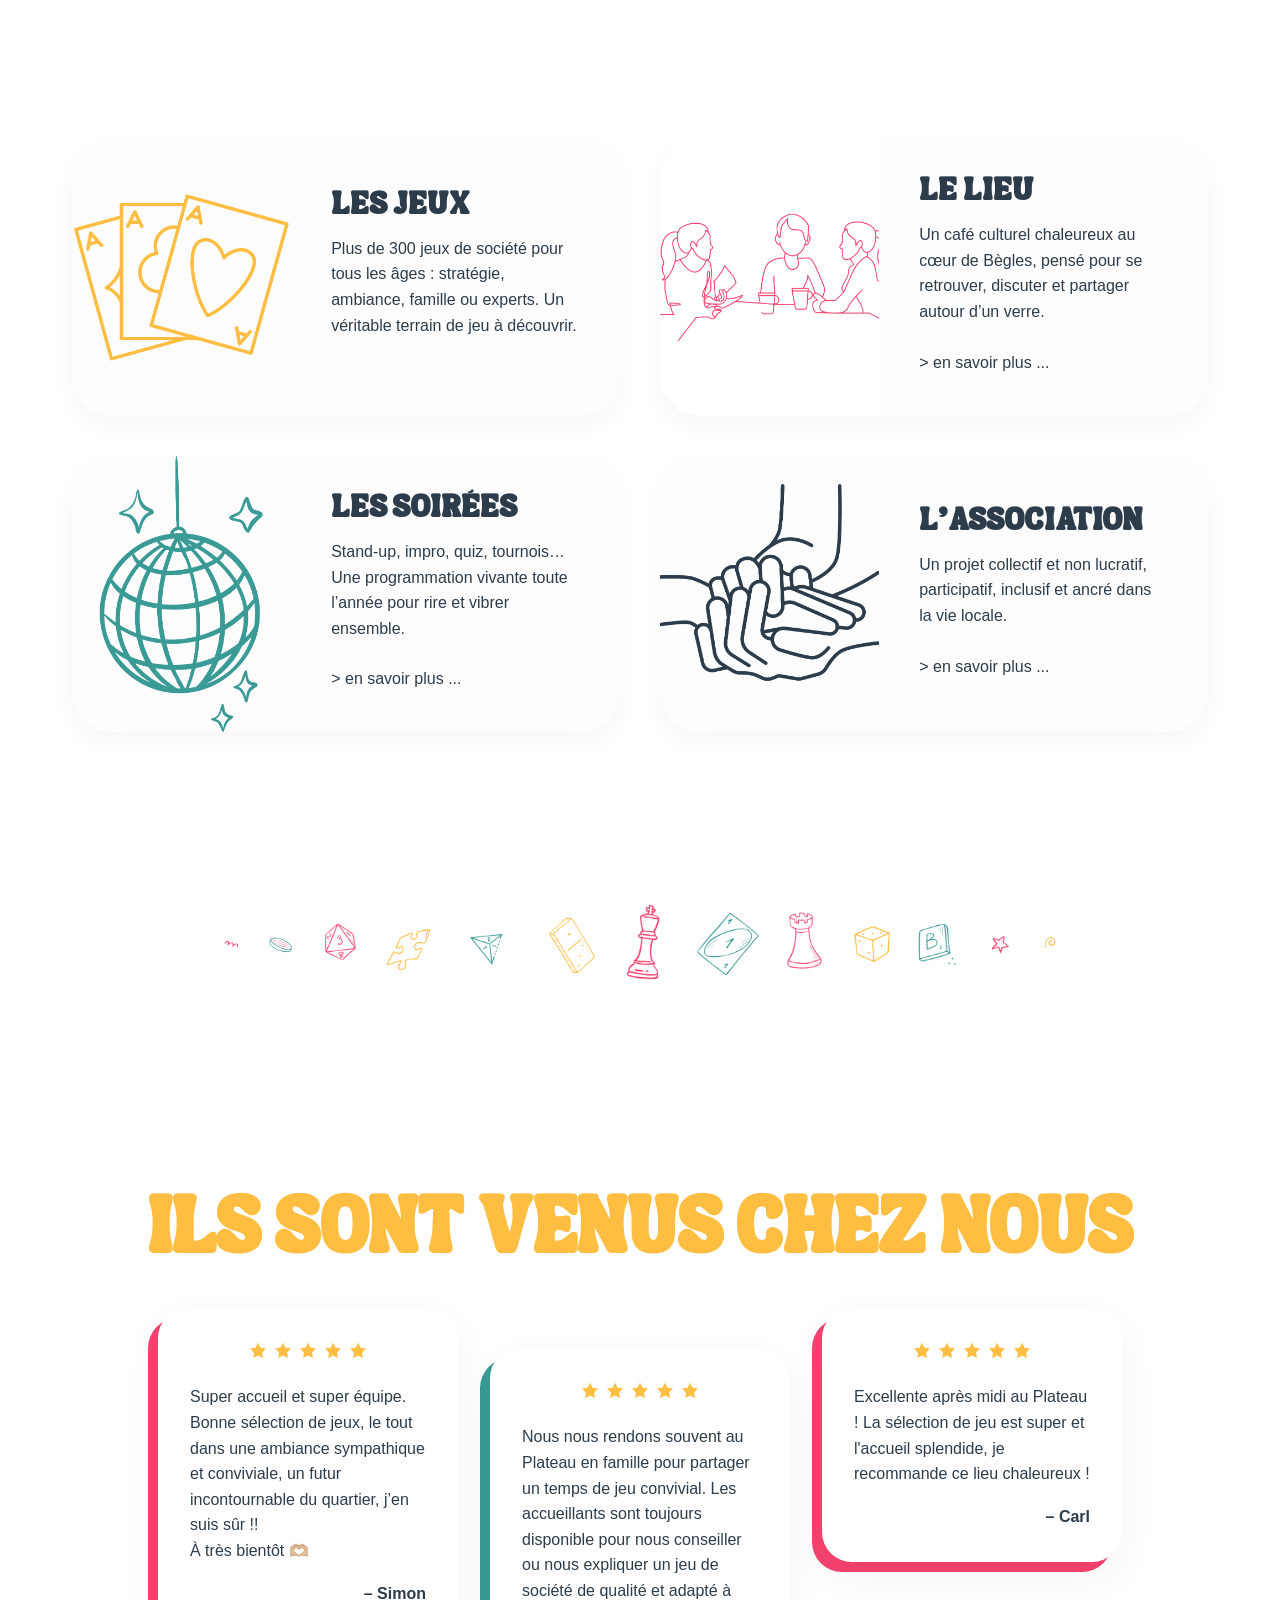
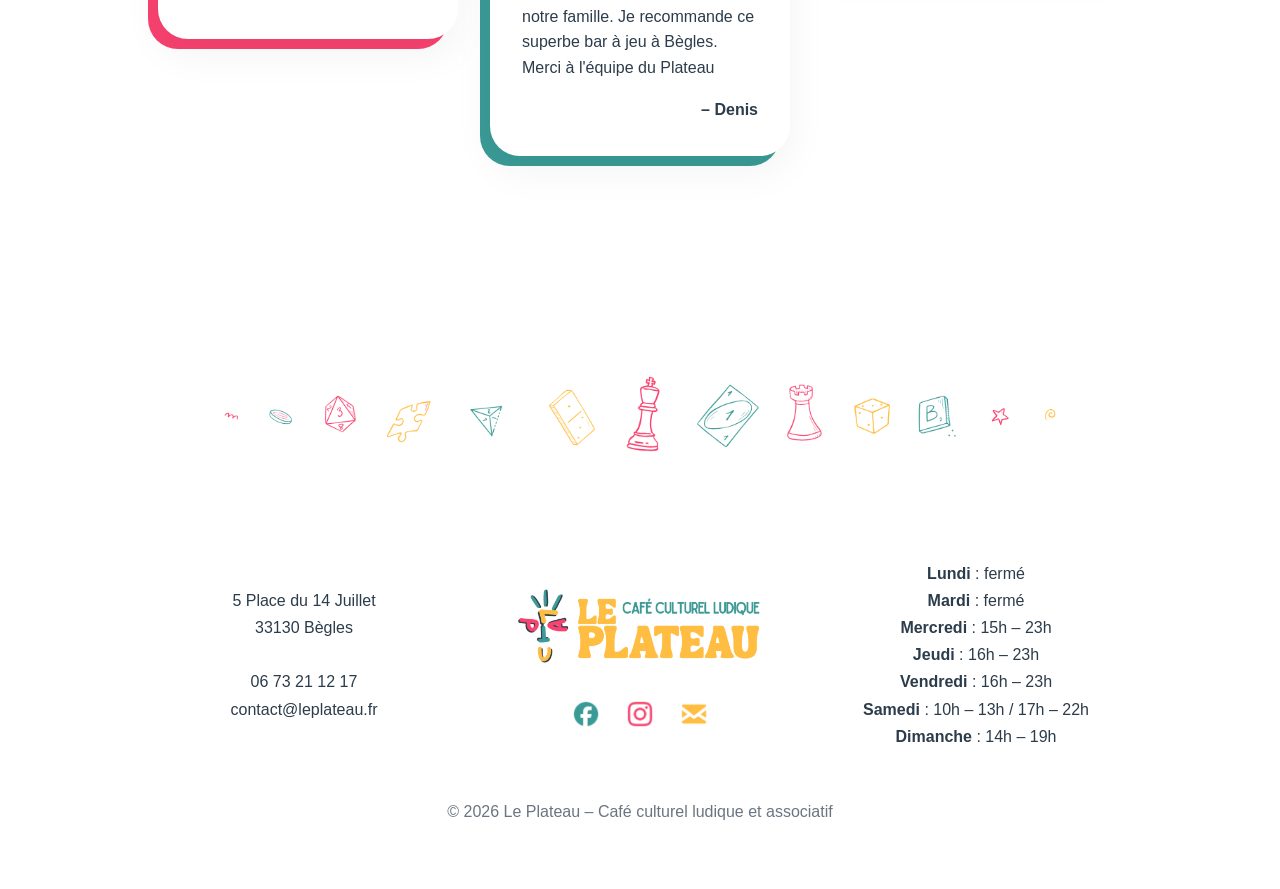
==== commit 19318f99: "test with photos" ====
--- a/index.html
+++ b/index.html
@@ -10,6 +10,7 @@
 <meta property="og:title" content="Le Plateau – Café culturel à Bègles">
 <meta property="og:description" content="Jeux de société et évennements conviviaux au cœur de Bègles.">
 <meta property="og:type" content="website">
+<link rel="icon" type="image/png" href="assets/images/logo.png">
 
 <link href="https://fonts.googleapis.com/css2?family=Poppins:wght@300;400;600;700&display=swap" rel="stylesheet">
 <link rel="stylesheet" href="assets/css/main.css" type="text/css" media="screen" />
@@ -81,11 +82,19 @@
     <!-- background via CSS -->
     <div class="hero-content">
         <!-- Image normale au-dessus -->
-        <img src="./assets/images/trLePlateau.png" alt="Image au-dessus" class="hero-image">
+        <!-- <img src="./assets/images/LePlateaublanc.png" alt="Image au-dessus" class="hero-image"> -->
     </div>
 </section>
 
 <div class = "site-container">
+
+<section class = "text-intro">
+    <p>
+        LE Plateau c'est un café culturel ludique et associatif à Begles. Venez jouer, 
+        rire et decouvrir duy mercredi au dimanche. LE Plateau c'est un café culturel ludique et associatif à Begles. Venez jouer, 
+        rire et decouvrir duy mercredi au dimanche. 
+    </p>
+</section>
 <div class="section-divider"></div>
 
 
@@ -166,7 +175,7 @@
 
 
 <section class="reviews fade-up">
-    <!-- <h2 style="text-align:center;margin-bottom:3rem;">Ils parlent de nous</h2> -->
+    <h2>Ils sont venus chez nous </h2>
 
     <div class="reviews-grid">
         <div class="review-card review-top review-rose">
@@ -330,11 +339,11 @@
             <!-- <h3>Horaires</h3> -->
             <p>
                 <strong>Lundi</strong> : fermé<br>
-                <strong>Mardi</strong> : 16h – 21h30<br>
-                <strong>Mercredi</strong> : 16h – 23h<br>
-                <strong>Jeudi</strong> : 16h – 22h<br>
-                <strong>Vendredi</strong> : 16h – 22h<br>
-                <strong>Samedi</strong> : 9h30 – 12h / 17h – 22h<br>
+                <strong>Mardi</strong> : fermé<br>
+                <strong>Mercredi</strong> : 15h – 23h<br>
+                <strong>Jeudi</strong> : 16h – 23h<br>
+                <strong>Vendredi</strong> : 16h – 23h<br>
+                <strong>Samedi</strong> : 10h – 13h / 17h – 22h<br>
                 <strong>Dimanche</strong> : 14h – 19h
             </p>
         </div>
--- a/assets/css/main.css
+++ b/assets/css/main.css
@@ -36,9 +36,11 @@
 
 body {
     font-family: 'arial';
-    /* background: url('../images/back-white.png') center/cover fixed; */
+    /* background:
+        linear-gradient(rgba(255,255,255,0.5), rgba(255,255,255,0.5)),
+        url('../images/back-tetes.png') center/cover fixed;     */
     /* background: var(--rose-ouverture) center/cover fixed; */
-    background: #ffffff;
+    /* background: #ffffff; */
     color: var(--bleu-marine);
     line-height: 1.7;
     overflow-x: hidden;
@@ -216,7 +218,7 @@
 .hero {
     position: relative;
     width: 100%;
-    height: 80vh; /* prend toute la hauteur de l'écran */
+    height: 100vh; /* prend toute la hauteur de l'écran */
     text-align: center;
     overflow: hidden;
     display: flex;
@@ -224,18 +226,23 @@
     align-items: center;
 
     /* Image de fond */
-    background: url('../images/photo1.jpg') center/cover no-repeat;
+    background: url('../images/fond-test5.png') center/cover no-repeat;
     /* couleur blanche avec transparence si tu veux un léger voile */
     background-blend-mode: lighten;
     opacity: 0.9; /* si tu veux réduire l'intensité de la bg */
-    margin-bottom: 100px;
+    margin-bottom: 50px;
 }
 
 .hero::before {
     content: "";
     position: absolute;
     inset: 0;
-    background: rgba(251, 241, 241, 0.8); /* voile blanc transparent */
+    /* background: linear-gradient(
+        to bottom,
+        rgba(212, 179, 31, 0) 40%,
+        rgba(255, 189, 66, 0.8) 100%
+    ); */
+    /* background: rgba(212, 179, 31, 0.5); voile blanc transparent */
     z-index: 1;
 }
 
@@ -245,13 +252,21 @@
 }
 
 .hero-image {
-    max-width: 90%; /* ajustable */
+    max-width: 40%; /* ajustable */
     height: auto;
     display: block;
     margin: auto;
 }
 
 
+
+.text-intro{
+    margin-left: 15;
+    margin-right: 15;
+    font-size: x-large;
+    font-family:'Sailors';
+    color: var(--bleu-marine);
+}
 /* =====================================================
    BUTTONS
 ===================================================== */
@@ -628,6 +643,19 @@
    MOSAIQUE
 ===================================================== */
 
+
+.swiper {
+  width: 100%;
+  padding: 40px 0;
+}
+
+.swiper-slide img {
+  /* width: 100%; */
+  height: 270px;
+  width: auto;
+  border-radius: 10px;
+}
+
 .gallery-mosaic {
     column-count: 3;
     column-gap: 20px;
@@ -710,6 +738,14 @@
     margin: 80px 5%;
 }
 
+.reviews h2{
+    font-family: 'TanSongBird';
+    font-size: 2.5rem;
+    text-align: center;
+    text-transform: uppercase;
+    margin-bottom: 60px;
+    color: var(--jaune);
+}
 .reviews-grid {
     display: flex;
     justify-content: center;
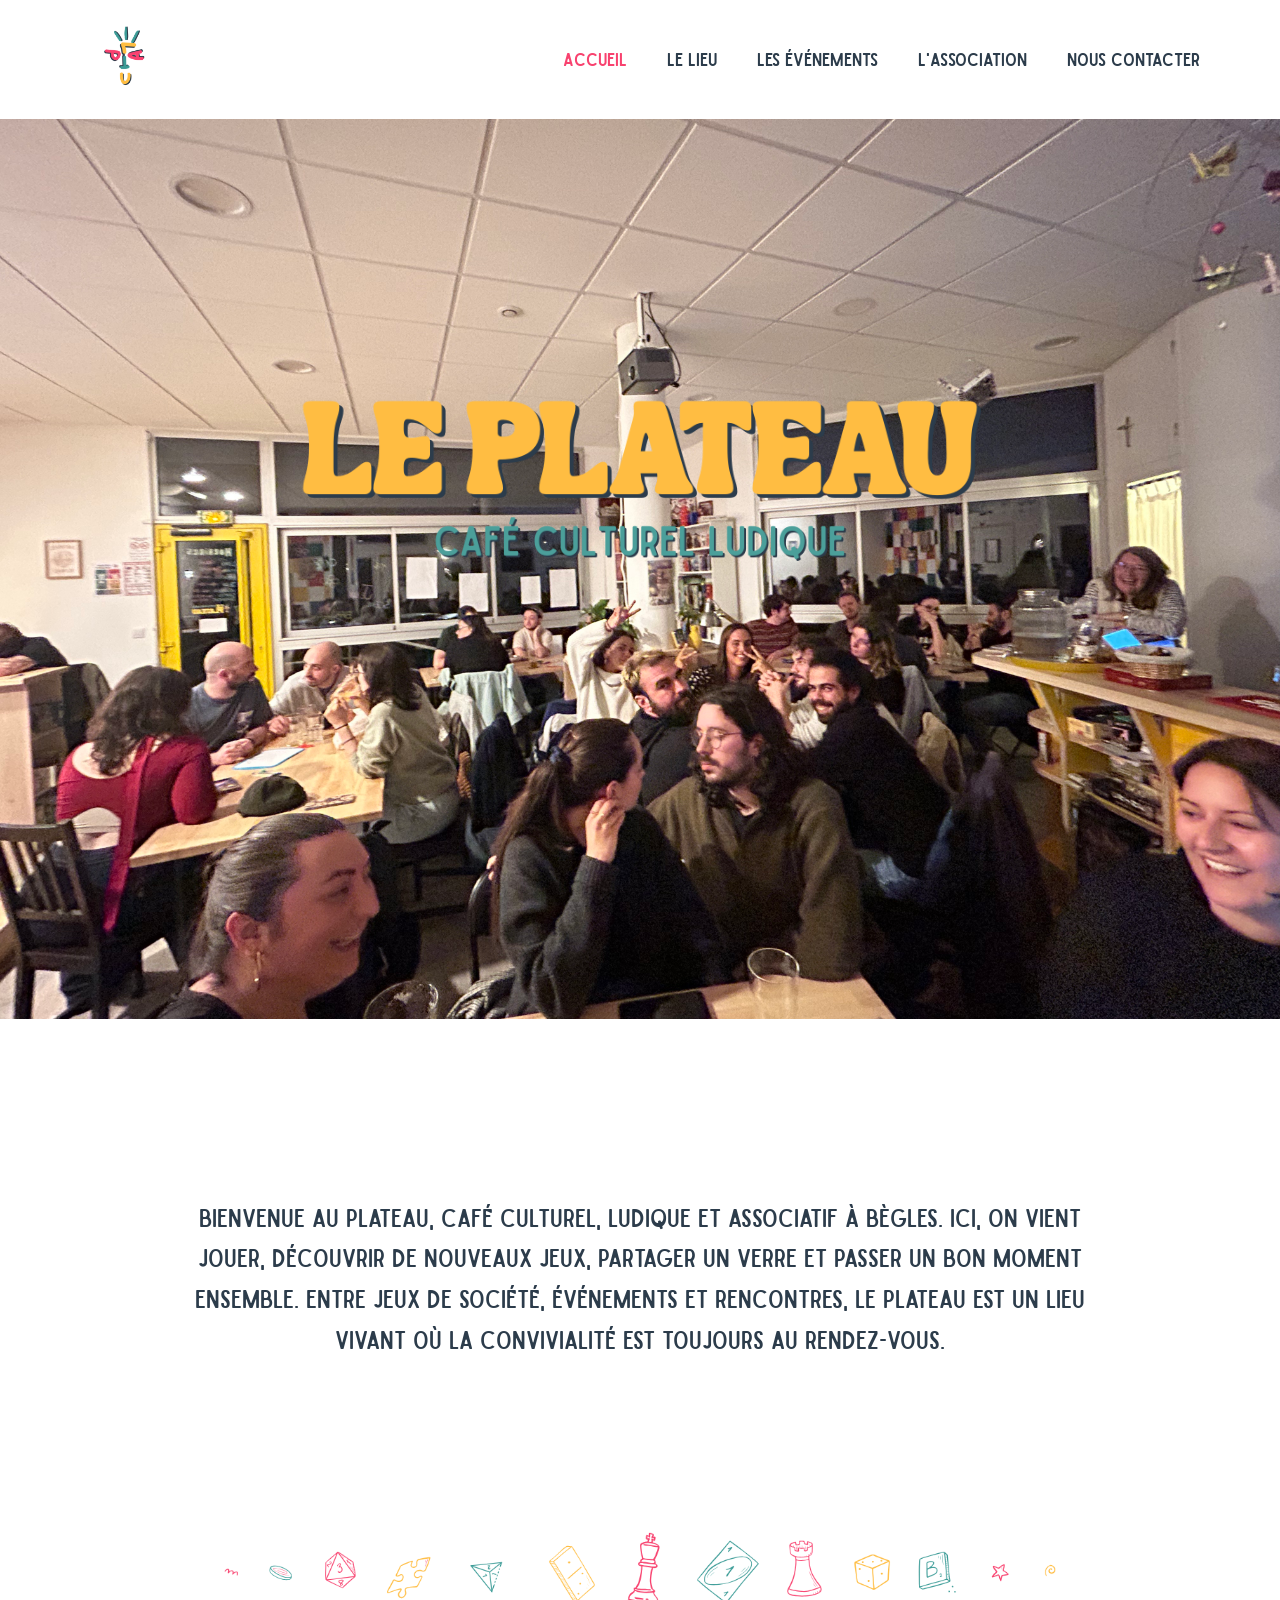
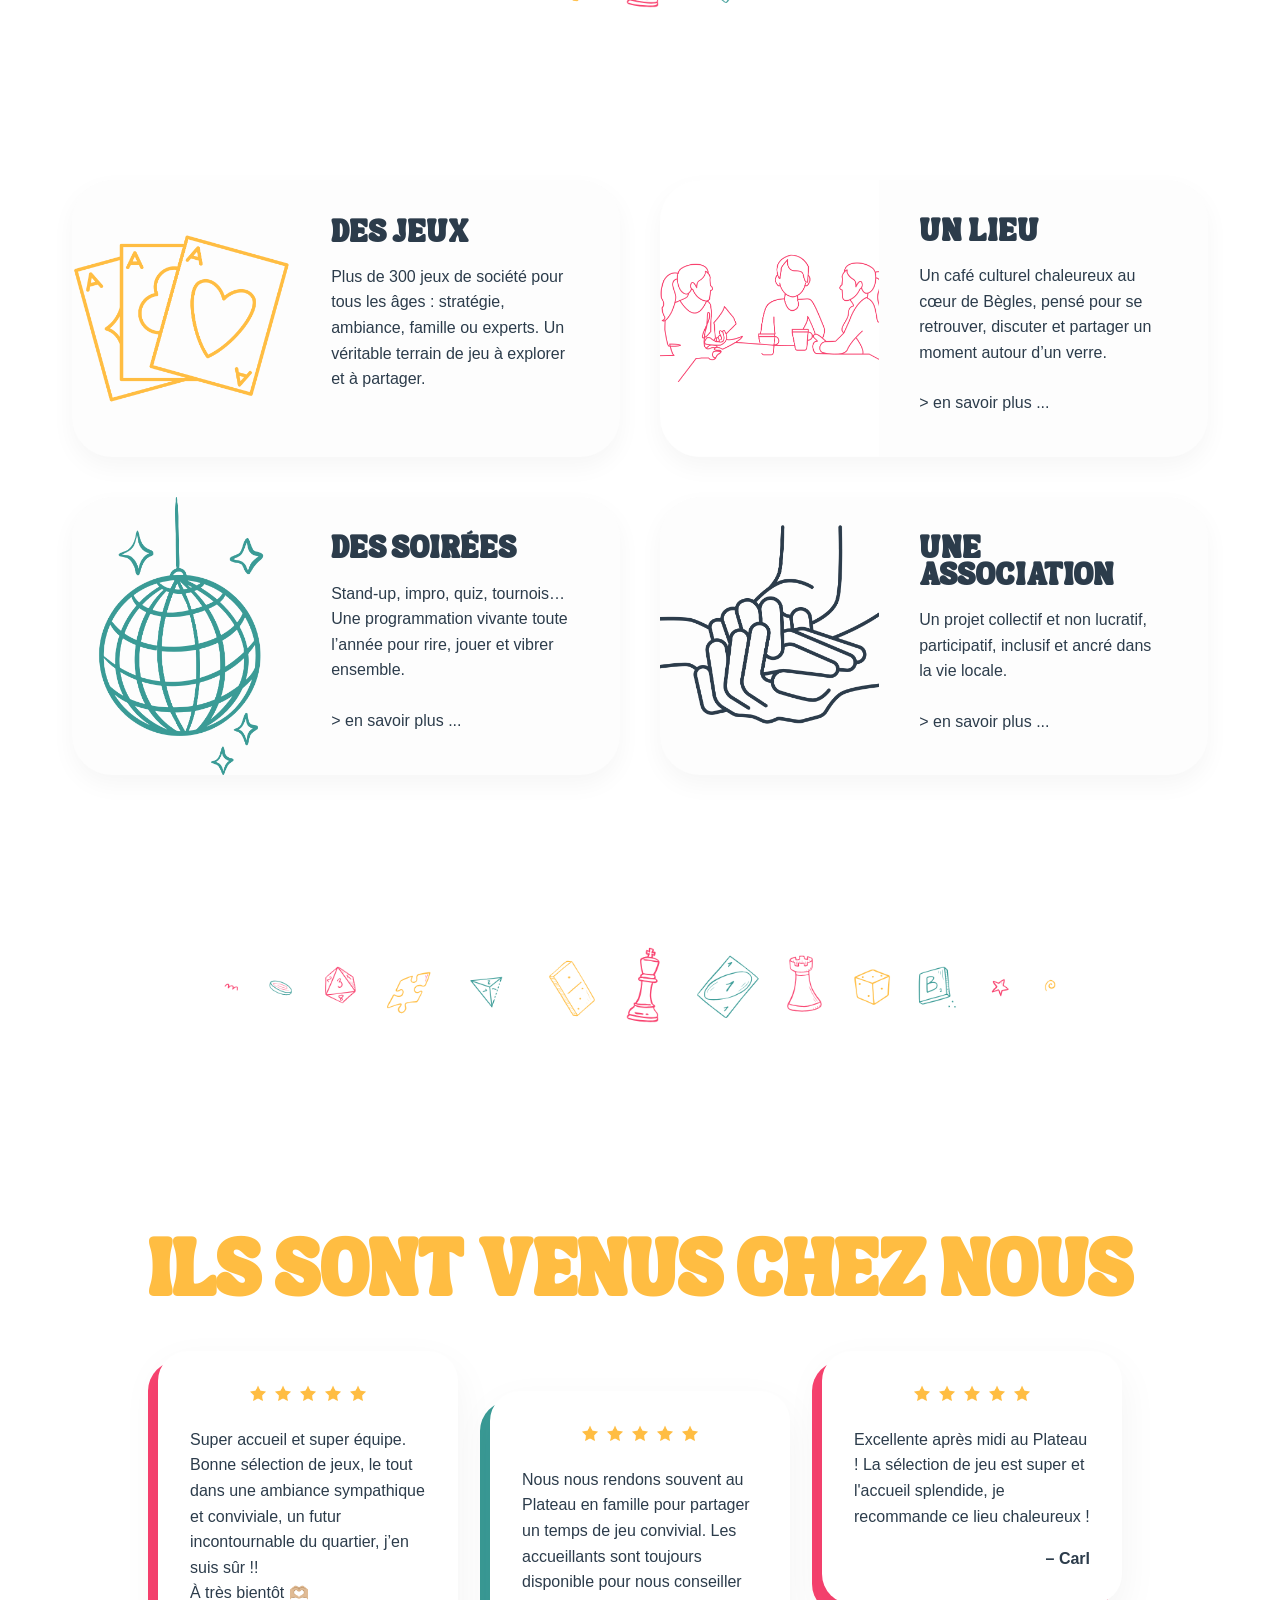
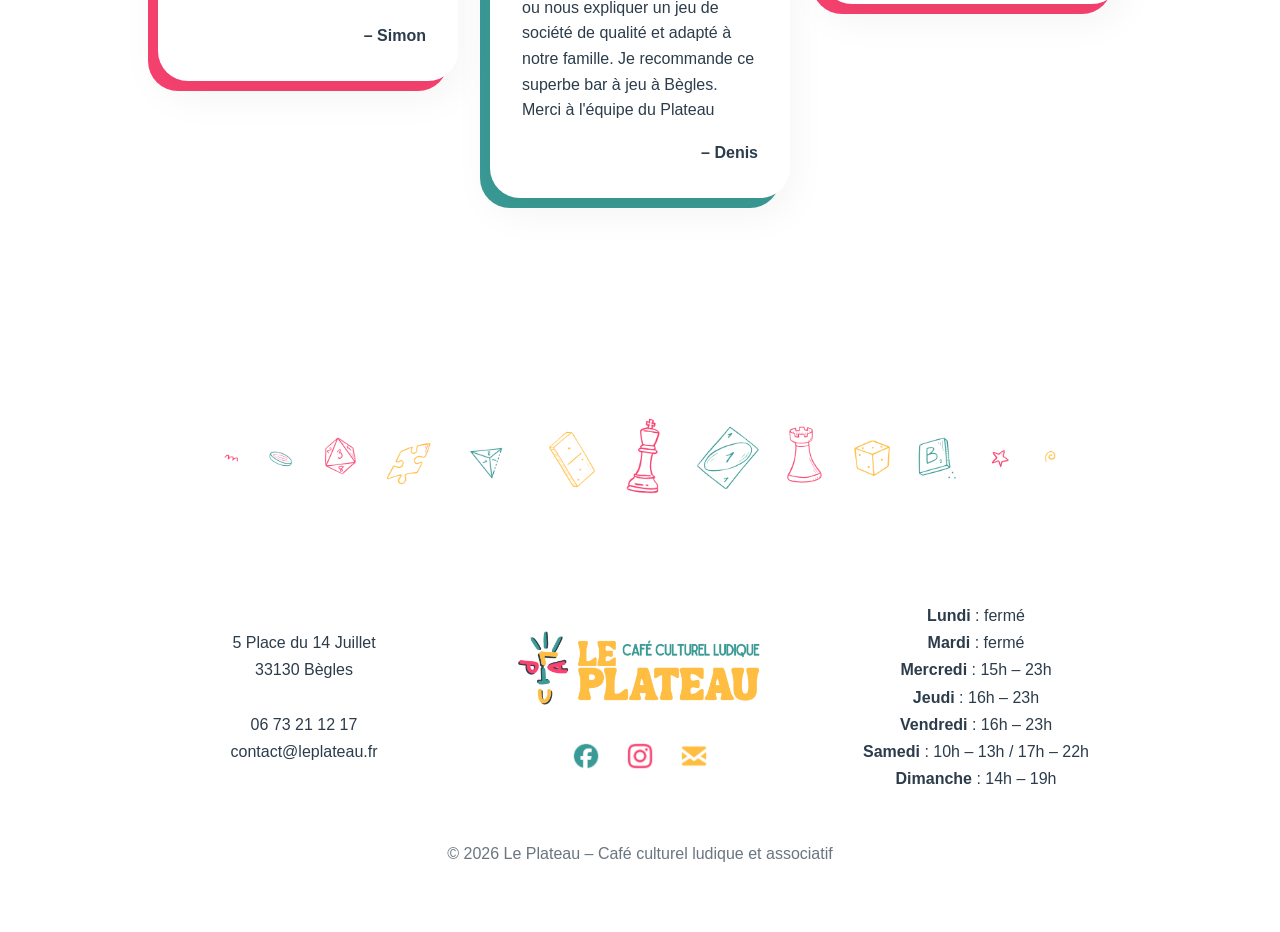
==== commit 9ebc20e7: "test" ====
--- a/index.html
+++ b/index.html
@@ -8,7 +8,7 @@
 
 <meta name="description" content="Le Plateau est un café culturel ludique et associatif à Bègles : jeux de société, quiz, stand-up, impro et événements toute l’année.">
 <meta property="og:title" content="Le Plateau – Café culturel à Bègles">
-<meta property="og:description" content="Jeux de société et évennements conviviaux au cœur de Bègles.">
+<meta property="og:description" content="Jeux de société et événements conviviaux au cœur de Bègles.">
 <meta property="og:type" content="website">
 <link rel="icon" type="image/png" href="assets/images/logo.png">
 
@@ -82,7 +82,7 @@
     <!-- background via CSS -->
     <div class="hero-content">
         <!-- Image normale au-dessus -->
-        <!-- <img src="./assets/images/LePlateaublanc.png" alt="Image au-dessus" class="hero-image"> -->
+        <img src="./assets/images/test-hero.png" alt="Image au-dessus" class="hero-image">
     </div>
 </section>
 
@@ -90,9 +90,9 @@
 
 <section class = "text-intro">
     <p>
-        LE Plateau c'est un café culturel ludique et associatif à Begles. Venez jouer, 
-        rire et decouvrir duy mercredi au dimanche. LE Plateau c'est un café culturel ludique et associatif à Begles. Venez jouer, 
-        rire et decouvrir duy mercredi au dimanche. 
+        Bienvenue au Plateau, café culturel, ludique et associatif à Bègles.  
+        Ici, on vient jouer, découvrir de nouveaux jeux, partager un verre et passer un bon moment ensemble.  
+        Entre jeux de société, événements et rencontres, le Plateau est un lieu vivant où la convivialité est toujours au rendez-vous.
     </p>
 </section>
 <div class="section-divider"></div>
@@ -110,11 +110,11 @@
                 <img src="assets/images/logo/6.png" alt="Jeux de société au Plateau">
             </div>
             <div class="univers-content">
-                <h3>Les jeux</h3>
+                <h3>Des jeux</h3>
                 <p>
                     Plus de 300 jeux de société pour tous les âges :
                     stratégie, ambiance, famille ou experts.
-                    Un véritable terrain de jeu à découvrir.
+                    Un véritable terrain de jeu à explorer et à partager.
                 </p>
                 <!-- <a href="lieu.php#jeux" class="btn-small">> en savoir plus ...</a> -->
             </div>
@@ -126,11 +126,11 @@
                 <img src="assets/images/logo/2.png" alt="Le lieu Le Plateau">
             </div>
             <div class="univers-content">
-                <h3>Le lieu</h3>
+                <h3>Un lieu</h3>
                 <p>
                     Un café culturel chaleureux au cœur de Bègles,
                     pensé pour se retrouver, discuter
-                    et partager autour d’un verre.
+                    et partager un moment autour d’un verre.
                 </p>
                 <a href="lieu.php" class="btn-small">> en savoir plus ...</a>
             </div>
@@ -142,11 +142,11 @@
                 <img src="assets/images/logo/3.png" alt="Soirées événements au Plateau">
             </div>
             <div class="univers-content">
-                <h3>Les soirées</h3>
+                <h3>Des soirées</h3>
                 <p>
                     Stand-up, impro, quiz, tournois…
                     Une programmation vivante toute l’année
-                    pour rire et vibrer ensemble.
+                    pour rire, jouer et vibrer ensemble.
                 </p>
                 <a href="evenements.php" class="btn-small">> en savoir plus ...</a>
             </div>
@@ -158,7 +158,7 @@
                 <img src="assets/images/logo/4.png" alt="Association Le Plateau">
             </div>
             <div class="univers-content">
-                <h3>L’association</h3>
+                <h3>Une association</h3>
                 <p>
                     Un projet collectif et non lucratif,
                     participatif, inclusif et ancré
--- a/assets/css/main.css
+++ b/assets/css/main.css
@@ -89,7 +89,8 @@
 
     padding: 20px 40px;
 
-    background: transparent;
+    background: white;
+    /* border-bottom: #f8426f 1px solid; */
 }
 
 /* .nav-right {
@@ -123,6 +124,10 @@
 
 .navbar a:hover {
     color: var(--rose);
+    /* background: linear-gradient(
+        /* rgba(212, 179, 31, 0) 40%,
+        rgba(255, 189, 66, 0.8) 100%
+    );  */ 
     /* transition: 0.3s;
     transform: scale(1.05); */
 }
@@ -226,7 +231,7 @@
     align-items: center;
 
     /* Image de fond */
-    background: url('../images/fond-test5.png') center/cover no-repeat;
+    background: url('../images/photos/jpg/3.jpg') center/cover no-repeat;
     /* couleur blanche avec transparence si tu veux un léger voile */
     background-blend-mode: lighten;
     opacity: 0.9; /* si tu veux réduire l'intensité de la bg */
@@ -252,7 +257,7 @@
 }
 
 .hero-image {
-    max-width: 40%; /* ajustable */
+    max-width: 100%; /* ajustable */
     height: auto;
     display: block;
     margin: auto;
@@ -260,12 +265,15 @@
 
 
 
-.text-intro{
-    margin-left: 15;
-    margin-right: 15;
+.text-intro {
+    max-width: 1000px; /* limite la largeur pour que le texte reste lisible */
+    margin: 0 auto;     /* centre horizontalement */
+    padding-left: 45px;
+    padding-right: 45px;
     font-size: x-large;
-    font-family:'Sailors';
+    font-family: 'Sailors';
     color: var(--bleu-marine);
+    text-align: center; /* optionnel pour centrer le texte */
 }
 /* =====================================================
    BUTTONS
@@ -643,19 +651,40 @@
    MOSAIQUE
 ===================================================== */
 
-
+.swiper-slide {
+  width: 320px;
+}
 .swiper {
   width: 100%;
   padding: 40px 0;
 }
 
+.swiper-slide {
+  height: 270px;
+  display: flex;
+  justify-content: center;
+}
+
 .swiper-slide img {
-  /* width: 100%; */
-  height: 270px;
-  width: auto;
+  width: 100%;
+  height: 100%;
+  object-fit: cover;
   border-radius: 10px;
 }
 
+.swiper-button-next,
+.swiper-button-prev {
+    color: var(--jaune);
+}
+
+.swiper-pagination-bullet {
+    background: #ccc;
+    opacity: 1;
+}
+
+.swiper-pagination-bullet-active {
+    background: #ffbd42;
+}
 .gallery-mosaic {
     column-count: 3;
     column-gap: 20px;
@@ -870,6 +899,98 @@
 ===================================================== */
 
 
+.programme-stack:hover .top{
+    transform:translate(-10px,-10px);
+}
+
+.programme-stack{
+    position:relative;
+    width:100%;
+    max-width:420px;
+    height:auto;
+}
+/* faux programme jaune derrière */
+.programme-stack::before{
+    content:"";
+    position:absolute;
+    width:100%;
+    height:100%;
+    background:var(--jaune);
+    border-radius:20px;
+    transform:translate(45px,45px);
+    z-index:0;
+}
+
+.programme{
+    width:100%;
+    border-radius:20px;
+    position:absolute;
+    top:0;
+    left:0;
+    cursor:pointer;
+    box-shadow:0 15px 30px rgba(0,0,0,0.25);
+    transition:0.3s;
+}
+
+/* programme actuel */
+.programme.top{
+    position:relative;
+    z-index:3;
+}
+
+/* anciens programmes */
+.programme.middle{
+    transform:translate(15px,15px);
+    z-index:2;
+}
+
+.programme.bottom{
+    transform:translate(30px,30px);
+    z-index:1;
+}
+
+
+#programme-lightbox{
+    display:none;
+    position:fixed;
+    inset:0;
+    background:rgba(0,0,0,0.9);
+    justify-content:center;
+    align-items:center;
+    z-index:9999;
+}
+
+.lightbox-img{
+    max-width:90%;
+    max-height:90%;
+    border-radius:10px;
+}
+
+.close-lightbox{
+    position:absolute;
+    top:30px;
+    right:40px;
+    font-size:35px;
+    color:white;
+    cursor:pointer;
+}
+
+.arrow{
+    position:absolute;
+    top:50%;
+    font-size:50px;
+    color:white;
+    cursor:pointer;
+    user-select:none;
+}
+
+.arrow.left{
+    left:40px;
+}
+
+.arrow.right{
+    right:40px;
+}
 
 
 
@@ -929,7 +1050,7 @@
     position:relative;
 }
 
-.event-left::after{
+/* .event-left::after{
     content:"";
     position:absolute;
     width:100%;
@@ -939,7 +1060,7 @@
     top:10px;
     right:15px;
     z-index:-1;
-}
+} */
 
 
 
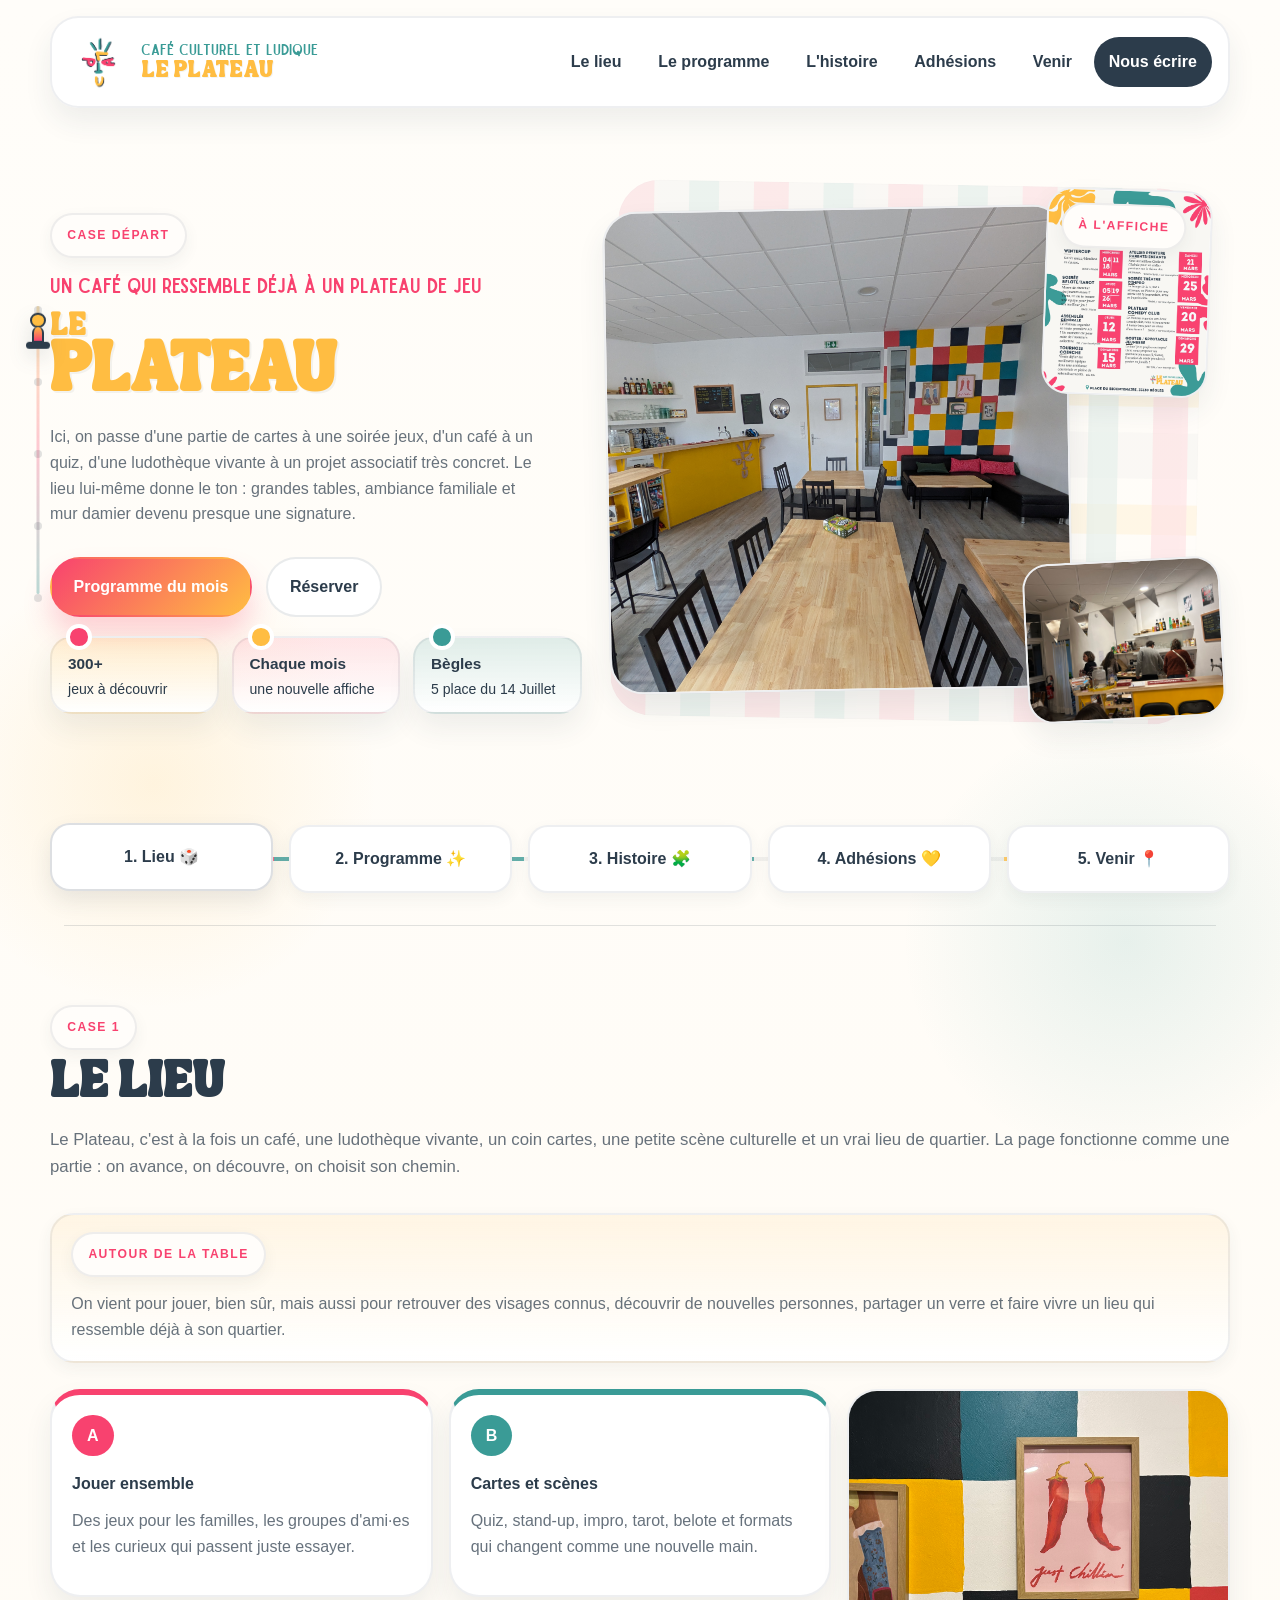
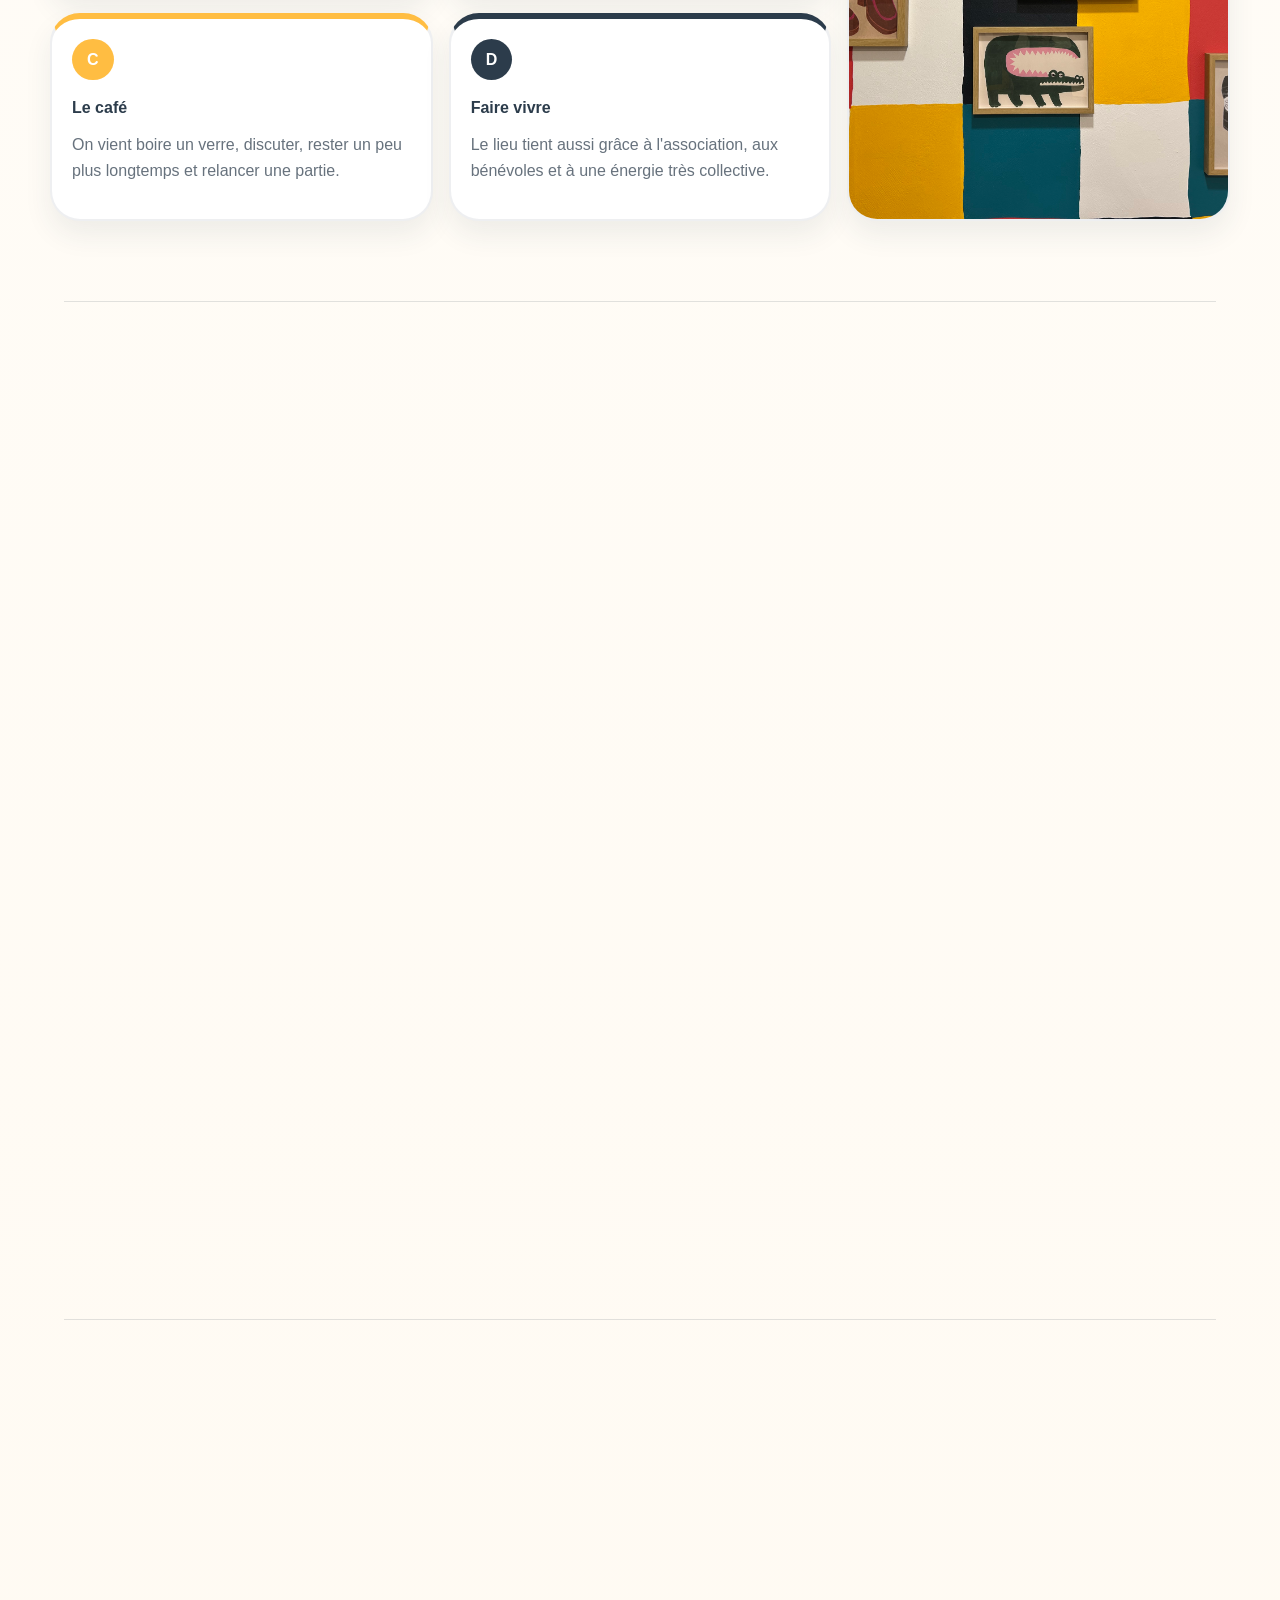
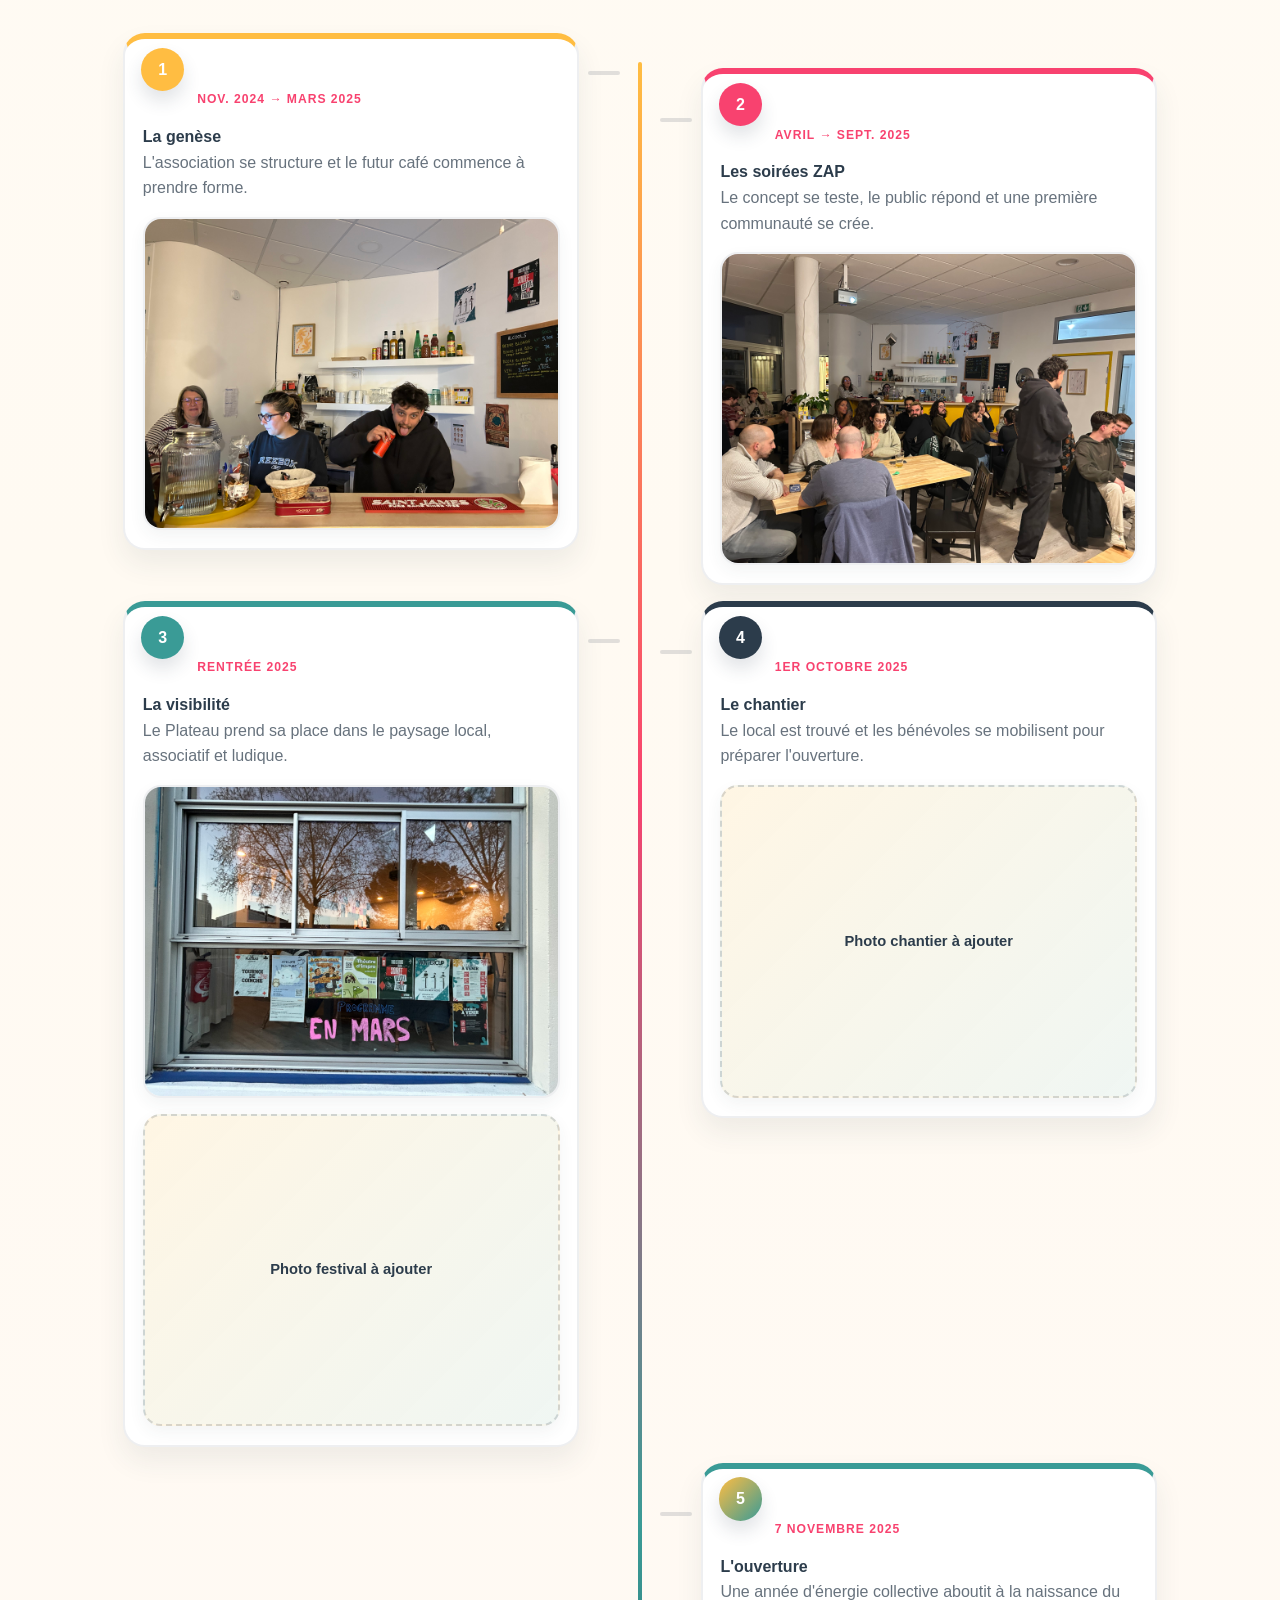
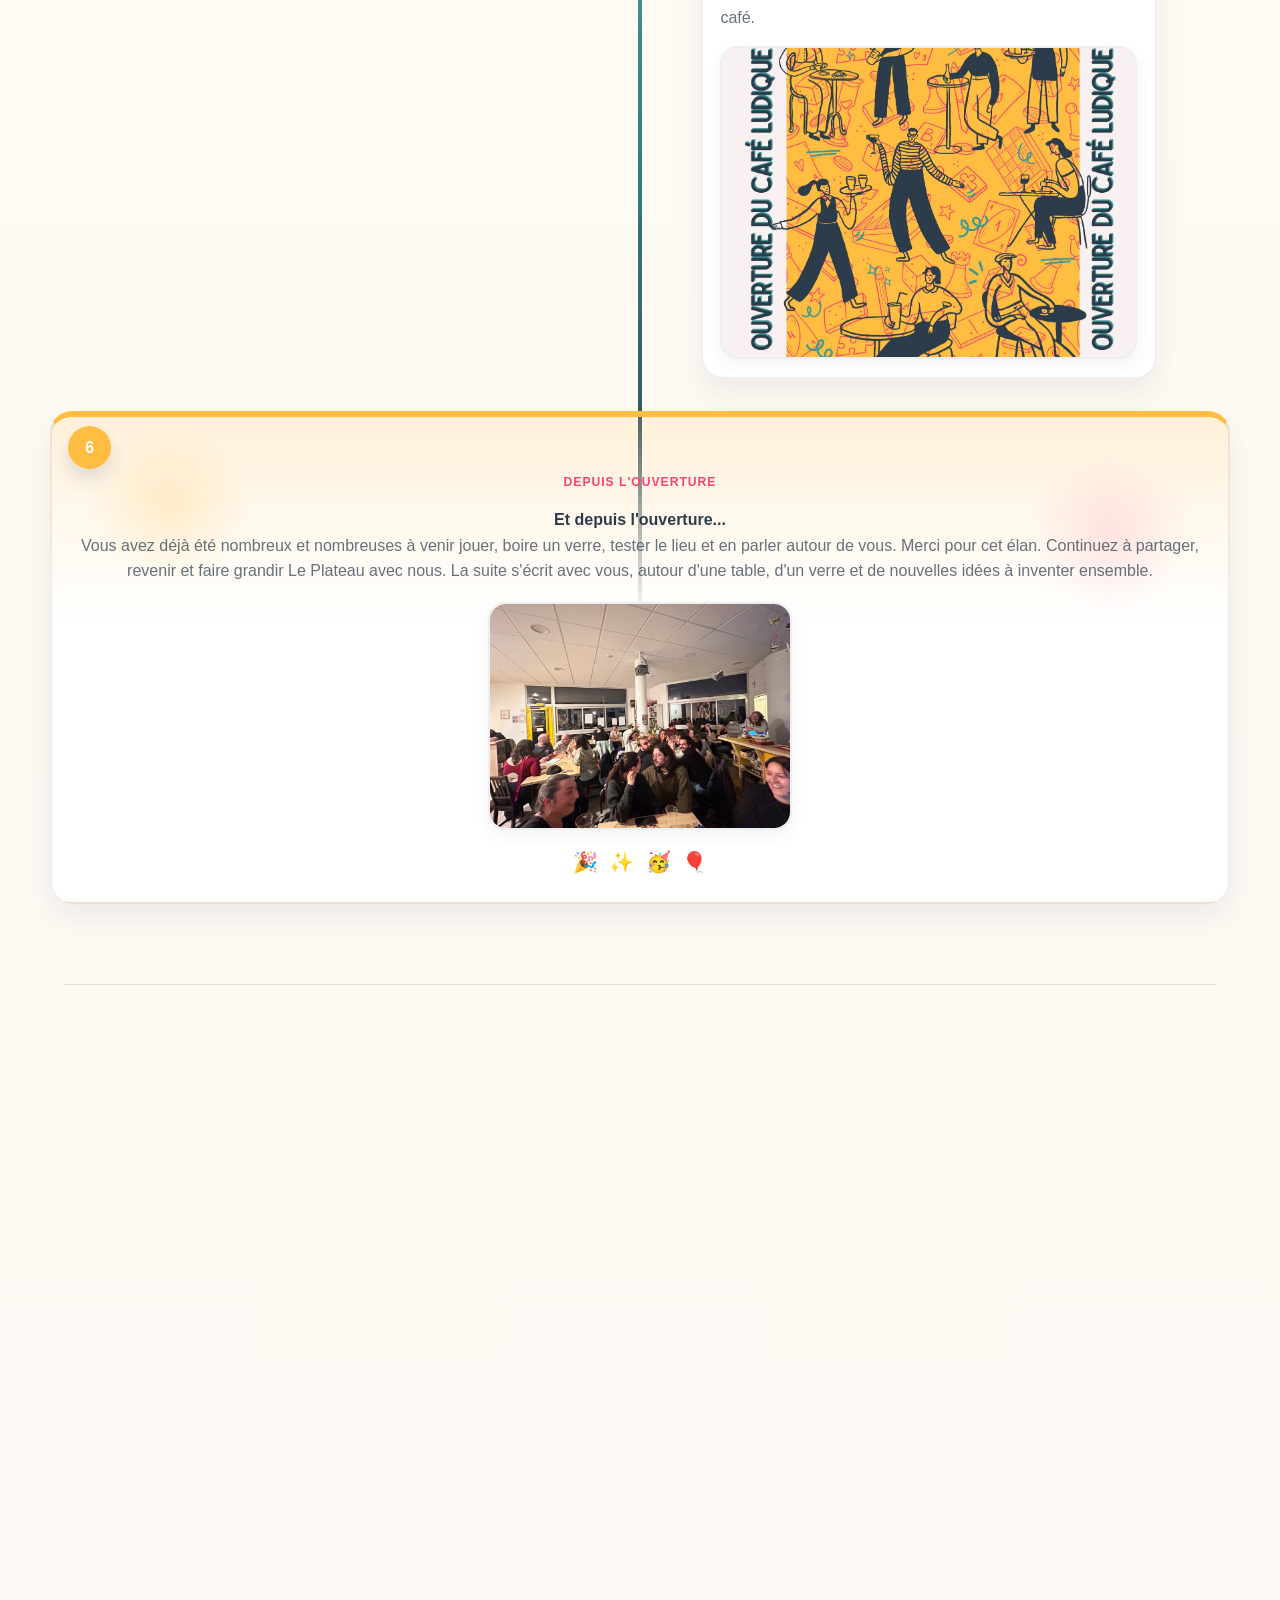
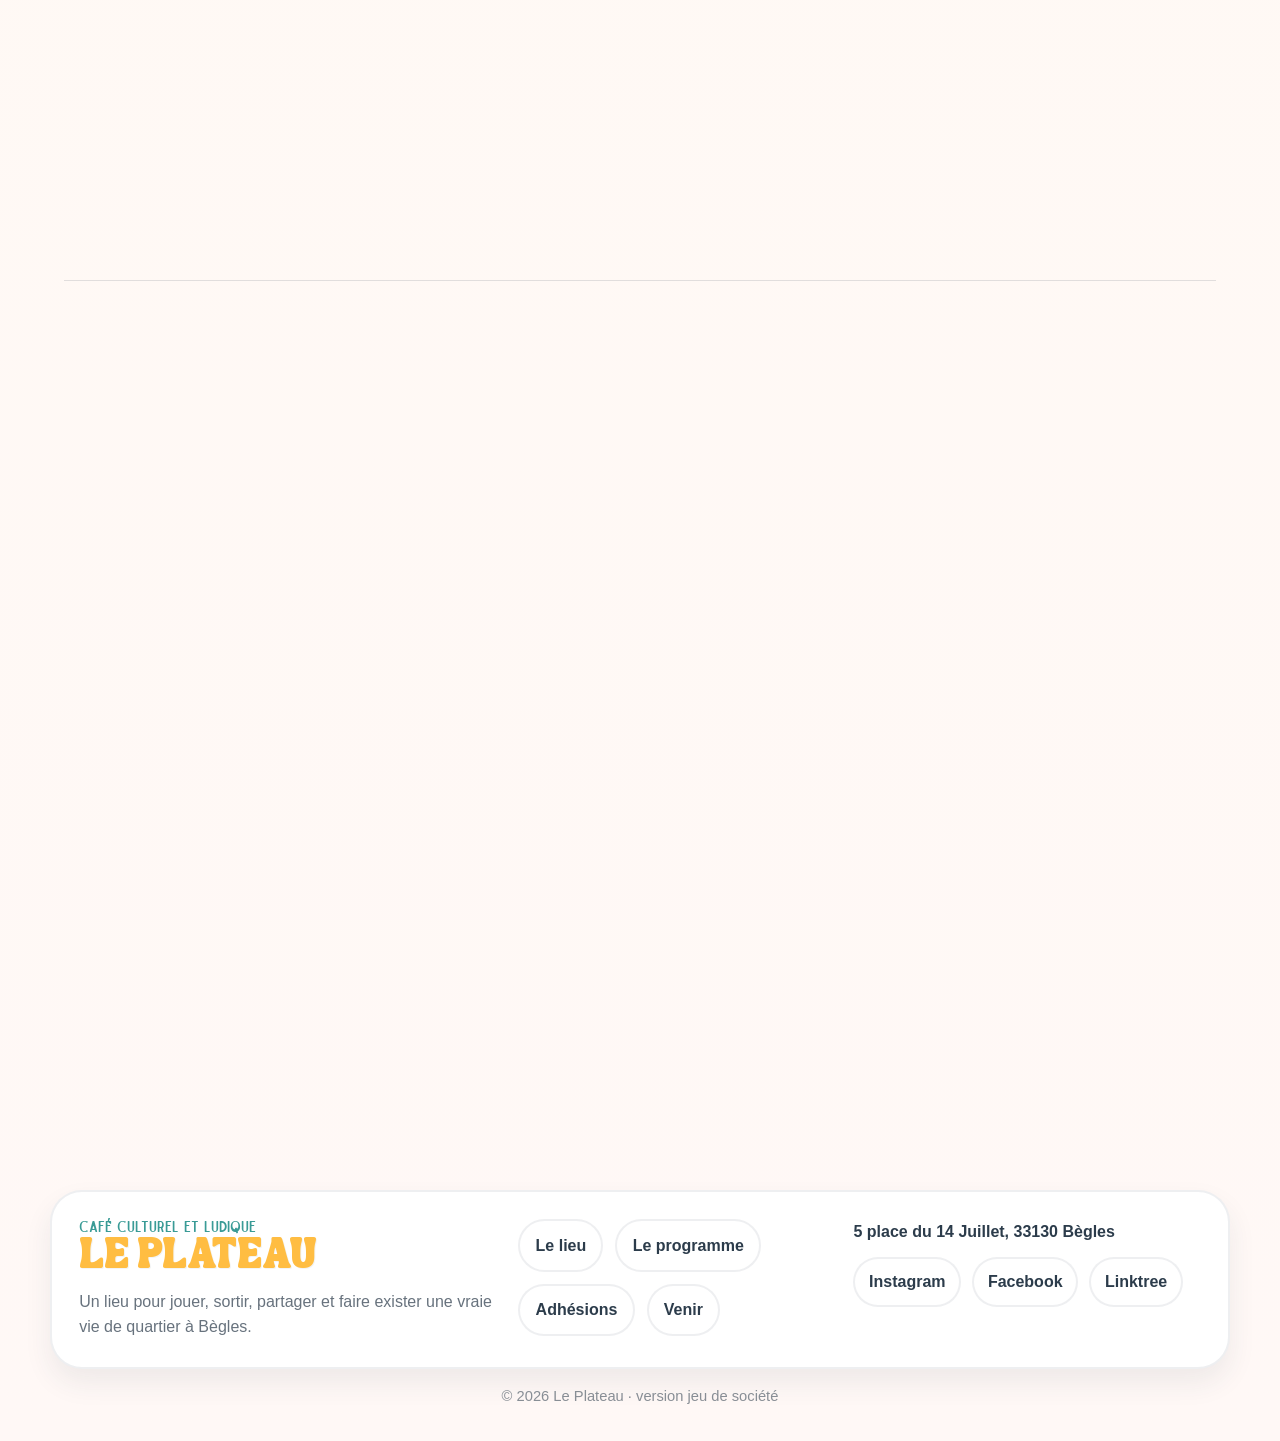
==== commit d899c8d6: "new website" ====
--- a/index.html
+++ b/index.html
@@ -1,395 +1,632 @@
 <!DOCTYPE html>
 <html lang="fr">
 <head>
-<meta charset="UTF-8">
-<meta name="viewport" content="width=device-width, initial-scale=1.0">
-
-<title>Le Plateau – Café culturel ludique et associatif à Bègles</title>
-
-<meta name="description" content="Le Plateau est un café culturel ludique et associatif à Bègles : jeux de société, quiz, stand-up, impro et événements toute l’année.">
-<meta property="og:title" content="Le Plateau – Café culturel à Bègles">
-<meta property="og:description" content="Jeux de société et événements conviviaux au cœur de Bègles.">
-<meta property="og:type" content="website">
-<link rel="icon" type="image/png" href="assets/images/logo.png">
-
-<link href="https://fonts.googleapis.com/css2?family=Poppins:wght@300;400;600;700&display=swap" rel="stylesheet">
-<link rel="stylesheet" href="assets/css/main.css" type="text/css" media="screen" />
-
-<script type="application/ld+json">
-	{
-	"@context": "https://schema.org",
-	"@type": "CafeOrCoffeeShop",
-	"name": "Le Plateau",
-	"image": "https://tonsite.fr/images/logo.png",
-	"address": {
-		"@type": "PostalAddress",
-		"streetAddress": "5 Place du 14 Juillet",
-		"addressLocality": "Bègles",
-		"postalCode": "33130",
-		"addressCountry": "FR"
-	},
-	"telephone": "06 73 21 12 17",
-	"aggregateRating": {
-		"@type": "AggregateRating",
-		"ratingValue": "4.8",
-		"reviewCount": "127"
-	}
-	}
-</script>
-
+    <meta charset="UTF-8">
+    <meta name="viewport" content="width=device-width, initial-scale=1.0">
+    <title>Le Plateau | café culturel ludique et associatif</title>
+    <meta
+        name="description"
+        content="Le Plateau à Bègles : café culturel et ludique repensé comme un plateau de jeu, avec programme, adhésions, histoire et infos pratiques."
+    >
+    <meta name="theme-color" content="#2c3c4b">
+    <meta property="og:title" content="Le Plateau | Café culturel et ludique à Bègles">
+    <meta
+        property="og:description"
+        content="Une version du site inspirée des jeux de société, du damier du café et de l'énergie collective du Plateau."
+    >
+    <meta property="og:type" content="website">
+    <meta property="og:image" content="assets/images/logo/LePlateau.png">
+    <link rel="icon" type="image/png" href="assets/images/logo/logo.png">
+    <link rel="stylesheet" href="assets/css/main.css">
+    <script src="assets/js/main.js" defer></script>
+    <script type="application/ld+json">
+        {
+            "@context": "https://schema.org",
+            "@type": "CafeOrCoffeeShop",
+            "name": "Le Plateau",
+            "description": "Café culturel et ludique associatif à Bègles.",
+            "image": "assets/images/logo/LePlateau.png",
+            "email": "Leplateau.ccla@outlook.com",
+            "address": {
+                "@type": "PostalAddress",
+                "streetAddress": "5 Place du 14 Juillet",
+                "addressLocality": "Bègles",
+                "postalCode": "33130",
+                "addressCountry": "FR"
+            },
+            "sameAs": [
+                "https://www.instagram.com/leplateau.ccla/",
+                "https://www.facebook.com/p/Le-Plateau-Caf%C3%A9-Culturel-Ludique-Associatif-61576300440653/",
+                "https://linktr.ee/leplateau.ccla"
+            ]
+        }
+    </script>
 </head>
-
 <body>
-<div class="site-container">
-<header>
-
-
-
-
-<nav class="navbar">
-
-    <!-- Liens gauche -->
-     <div class="nav-logo">
-        <a href="index.html">
-            <img src="./assets/images/logo.png" alt="Logo Le Plateau" height="70">
-        </a>
+    <div class="board-texture" aria-hidden="true"></div>
+    <div class="checker checker-a" aria-hidden="true"></div>
+    <div class="checker checker-b" aria-hidden="true"></div>
+    <div class="checker checker-c" aria-hidden="true"></div>
+
+    <header class="site-header" id="top">
+        <div class="shell">
+            <nav class="nav" aria-label="Navigation principale">
+                <a class="brand" href="#top">
+                    <img src="assets/images/logo/logo.png" alt="Logo Le Plateau">
+                    <span class="brand-copy">
+                        <span class="brand-script">café culturel et ludique</span>
+                        <span class="brand-name">Le Plateau</span>
+                    </span>
+                </a>
+
+                <button
+                    class="nav-toggle"
+                    type="button"
+                    aria-expanded="false"
+                    aria-controls="site-menu"
+                    aria-label="Ouvrir le menu"
+                >
+                    <span></span>
+                    <span></span>
+                    <span></span>
+                </button>
+
+                <div class="nav-menu" id="site-menu">
+                    <a href="#plateau">Le lieu</a>
+                    <a href="#programme">Le programme</a>
+                    <a href="#histoire">L'histoire</a>
+                    <a href="#adhesions">Adhésions</a>
+                    <a href="#venir">Venir</a>
+                    <a class="nav-cta" href="mailto:Leplateau.ccla@outlook.com">Nous écrire</a>
+                </div>
+            </nav>
+        </div>
+    </header>
+
+    <main>
+        <section class="hero">
+            <div class="shell hero-grid">
+                <div class="hero-copy" data-reveal>
+                    <p class="section-chip">Case départ</p>
+                    <p class="hero-note">Un café qui ressemble déjà à un plateau de jeu</p>
+                    <h1>
+                        <span class="hero-small">Le</span>
+                        <span class="hero-large">Plateau</span>
+                    </h1>
+                    <p class="hero-text">
+                        Ici, on passe d'une partie de cartes à une soirée jeux, d'un café à un quiz, d'une
+                        ludothèque vivante à un projet associatif très concret. Le lieu lui-même donne le ton :
+                        grandes tables, ambiance familiale et mur damier devenu presque une signature.
+                    </p>
+
+                    <div class="hero-actions">
+                        <a class="button button-primary" href="#programme">Programme du mois</a>
+                        <a class="button button-secondary" href="https://linktr.ee/leplateau.ccla/" target="_blank" rel="noreferrer">
+                            Réserver
+                        </a>
+                    </div>
+
+                    <div class="hero-tags">
+                        <span>Ludothèque</span>
+                        <span>Jeux de cartes</span>
+                        <span>Café</span>
+                        <span>Famille</span>
+                    </div>
+
+                    <div class="player-row">
+                        <article class="player-card pawn-red">
+                            <strong>300+</strong>
+                            <span>jeux à découvrir</span>
+                        </article>
+                        <article class="player-card pawn-yellow">
+                            <strong>Chaque mois</strong>
+                            <span>une nouvelle affiche</span>
+                        </article>
+                        <article class="player-card pawn-blue">
+                            <strong>Bègles</strong>
+                            <span>5 place du 14 Juillet</span>
+                        </article>
+                    </div>
+                </div>
+
+                <div class="hero-board" data-reveal data-reveal-delay="0.12s">
+                    <div class="hero-board-grid" aria-hidden="true"></div>
+
+                    <figure class="hero-photo hero-photo-main">
+                        <img src="assets/images/photo2.jpg" alt="Le mur damier du Plateau et la salle du café">
+                    </figure>
+
+                    <button
+                        class="hero-photo hero-photo-side zoom-item"
+                        type="button"
+                        data-zoom-src="assets/images/photos/photos/bar-in-action.JPG"
+                        data-zoom-alt="Le comptoir du Plateau pendant une soirée"
+                        aria-label="Agrandir la photo du comptoir du Plateau"
+                    >
+                        <img src="assets/images/photos/photos/bar-in-action.JPG" alt="Le comptoir du Plateau pendant une soirée">
+                    </button>
+
+                    <button
+                        class="hero-poster zoom-item"
+                        type="button"
+                        data-zoom-src="assets/images/programmes/programme-04-2026.jpg"
+                        data-zoom-alt="Affiche du programme d'avril 2026 du Plateau"
+                        aria-label="Agrandir l'affiche du programme d'avril 2026"
+                    >
+                        <span class="poster-badge">À l'affiche</span>
+                        <img src="assets/images/programmes/programme-04-2026.jpg" alt="Programme d'avril 2026 du Plateau">
+                    </button>
+
+                    <div class="floating-token token-one">quiz</div>
+                    <div class="floating-token token-two">impro</div>
+                    <div class="floating-token token-three">jeux</div>
+                </div>
+            </div>
+        </section>
+
+        <section class="board-path">
+            <div class="shell">
+                <div class="path-track">
+                    <div class="path-pawn-anchor" aria-hidden="true">
+                        <div class="path-pawn">
+                            <span class="path-pawn-head"></span>
+                            <span class="path-pawn-body"></span>
+                            <span class="path-pawn-base"></span>
+                        </div>
+                    </div>
+                    <a class="path-stop" href="#plateau">1. Lieu 🎲</a>
+                    <a class="path-stop" href="#programme">2. Programme ✨</a>
+                    <a class="path-stop" href="#histoire">3. Histoire 🧩</a>
+                    <a class="path-stop" href="#adhesions">4. Adhésions 💛</a>
+                    <a class="path-stop" href="#venir">5. Venir 📍</a>
+                </div>
+            </div>
+        </section>
+
+        <section class="section" id="plateau">
+            <div class="shell">
+                <div class="section-head section-head-wide" data-reveal>
+                    <p class="section-chip">Case 1</p>
+                    <h2>Le lieu</h2>
+                    <p>
+                        Le Plateau, c'est à la fois un café, une ludothèque vivante, un coin cartes, une petite scène culturelle
+                        et un vrai lieu de quartier. La page fonctionne comme une partie : on avance, on découvre,
+                        on choisit son chemin.
+                    </p>
+                </div>
+
+                <aside class="editorial-note" data-reveal data-reveal-delay="0.05s">
+                    <p class="section-chip">Autour de la table</p>
+                    <p>
+                        On vient pour jouer, bien sûr, mais aussi pour retrouver des visages connus, découvrir
+                        de nouvelles personnes, partager un verre et faire vivre un lieu qui ressemble déjà à
+                        son quartier.
+                    </p>
+                </aside>
+
+                <div class="tile-grid">
+                    <article class="tile-card tile-red" data-reveal>
+                        <span class="tile-index">A</span>
+                        <h3>Jouer ensemble</h3>
+                        <p>Des jeux pour les familles, les groupes d'ami·es et les curieux qui passent juste essayer.</p>
+                    </article>
+
+                    <article class="tile-card tile-blue" data-reveal data-reveal-delay="0.05s">
+                        <span class="tile-index">B</span>
+                        <h3>Cartes et scènes</h3>
+                        <p>Quiz, stand-up, impro, tarot, belote et formats qui changent comme une nouvelle main.</p>
+                    </article>
+
+                    <article class="tile-photo zoom-item" data-reveal data-reveal-delay="0.1s"
+                        data-zoom-src="assets/images/photos/photos/deco-salle.JPG"
+                        data-zoom-alt="La salle du Plateau prête pour une soirée jeux"
+                        role="button"
+                        tabindex="0"
+                        aria-label="Agrandir une photo de la salle du Plateau"
+                    >
+                        <img src="assets/images/photos/photos/deco-salle.JPG" alt="La salle du Plateau prête pour une soirée jeux" loading="lazy">
+                    </article>
+
+                    <article class="tile-card tile-yellow" data-reveal data-reveal-delay="0.15s">
+                        <span class="tile-index">C</span>
+                        <h3>Le café</h3>
+                        <p>On vient boire un verre, discuter, rester un peu plus longtemps et relancer une partie.</p>
+                    </article>
+
+                    <article class="tile-card tile-white" data-reveal data-reveal-delay="0.2s">
+                        <span class="tile-index">D</span>
+                        <h3>Faire vivre</h3>
+                        <p>Le lieu tient aussi grâce à l'association, aux bénévoles et à une énergie très collective.</p>
+                    </article>
+                </div>
+            </div>
+        </section>
+
+        <section class="section section-soft" id="programme">
+            <div class="shell program-grid">
+                <div class="program-left" data-reveal>
+                    <p class="section-chip">Case 2</p>
+                    <h2>Le programme</h2>
+                    <p>
+                        Ici, on met l'affiche du mois au premier plan. En dessous, quelques photos donnent à voir
+                        l'ambiance du lieu, les soirées et la vie du café au fil des semaines.
+                    </p>
+
+                    <div class="event-tags">
+                        <span>Soirées jeux</span>
+                        <span>Quiz</span>
+                        <span>Stand-up</span>
+                        <span>Impro</span>
+                        <span>Belote</span>
+                        <span>Tarot</span>
+                    </div>
+
+                    <div class="hero-actions">
+                        <a class="button button-primary" href="https://linktr.ee/leplateau.ccla/" target="_blank" rel="noreferrer">
+                            S'inscrire aux événements
+                        </a>
+                        <a class="button button-secondary" href="https://www.instagram.com/leplateau.ccla/" target="_blank" rel="noreferrer">
+                            Suivre Instagram
+                        </a>
+                    </div>
+                </div>
+
+                <div class="program-right program-right-single" data-reveal data-reveal-delay="0.12s">
+                    <button
+                        class="card-main zoom-item"
+                        type="button"
+                        data-zoom-src="assets/images/programmes/programme-04-2026.jpg"
+                        data-zoom-alt="Affiche du programme d'avril 2026 du Plateau"
+                        aria-label="Agrandir le programme principal"
+                    >
+                        <img src="assets/images/programmes/programme-04-2026.jpg" alt="Programme d'avril 2026 du Plateau">
+                    </button>
+                </div>
+            </div>
+
+            <div class="shell memory-carousel" data-reveal>
+                <div class="carousel-shell">
+                    <button class="carousel-arrow carousel-prev" type="button" aria-label="Photo précédente">‹</button>
+                    <div class="carousel-viewport">
+                        <div class="carousel-track">
+                            <button class="memory-card carousel-slide zoom-item" type="button" data-zoom-src="assets/images/photos/photos/quiz-night.jpg" data-zoom-alt="Soirée quiz au Plateau">
+                                <img src="assets/images/photos/photos/quiz-night.jpg" alt="Soirée quiz au Plateau" loading="lazy">
+                            </button>
+                            <button class="memory-card carousel-slide zoom-item" type="button" data-zoom-src="assets/images/photos/photos/people-playing-best.JPG" data-zoom-alt="Joueuses et joueurs autour d'une table au Plateau">
+                                <img src="assets/images/photos/photos/people-playing-best.JPG" alt="Joueuses et joueurs autour d'une table au Plateau" loading="lazy">
+                            </button>
+                            <button class="memory-card carousel-slide zoom-item" type="button" data-zoom-src="assets/images/photos/photos/bar-in-action.JPG" data-zoom-alt="Le comptoir du Plateau pendant une soirée">
+                                <img src="assets/images/photos/photos/bar-in-action.JPG" alt="Le comptoir du Plateau pendant une soirée" loading="lazy">
+                            </button>
+                            <button class="memory-card carousel-slide zoom-item" type="button" data-zoom-src="assets/images/photos/photos/games-library.jpg" data-zoom-alt="La ludothèque du Plateau">
+                                <img src="assets/images/photos/photos/games-library.jpg" alt="La ludothèque du Plateau" loading="lazy">
+                            </button>
+                            <button class="memory-card carousel-slide zoom-item" type="button" data-zoom-src="assets/images/photos/photos/game-table-from-above.jpg" data-zoom-alt="Une table de jeu vue du dessus au Plateau">
+                                <img src="assets/images/photos/photos/game-table-from-above.jpg" alt="Une table de jeu vue du dessus au Plateau" loading="lazy">
+                            </button>
+                        </div>
+                    </div>
+                    <button class="carousel-arrow carousel-next" type="button" aria-label="Photo suivante">›</button>
+                </div>
+                <div class="carousel-dots" aria-label="Navigation de la galerie"></div>
+            </div>
+        </section>
+
+        <section class="section" id="histoire">
+            <div class="shell">
+                <div class="section-head" data-reveal>
+                    <p class="section-chip">Case 3</p>
+                    <h2>L'histoire</h2>
+                    <p>
+                        Le projet s'est construit étape par étape, bien avant l'ouverture. On retrouve ici les
+                        grands moments qui ont donné forme au Plateau, comme un chemin qui serpente d'une idée
+                        à un lieu bien vivant.
+                    </p>
+                </div>
+
+                <div class="history-zigzag" data-reveal data-reveal-delay="0.12s">
+                    <div class="history-line" aria-hidden="true"></div>
+
+                    <article class="timeline-step history-step history-left step-yellow">
+                        <span class="step-number">1</span>
+                        <p class="step-date">Nov. 2024 → mars 2025</p>
+                        <h3>La genèse</h3>
+                        <p>L'association se structure et le futur café commence à prendre forme.</p>
+                        <button class="history-photo zoom-item" type="button" data-zoom-src="assets/images/photos/photos/fondateurs.JPG" data-zoom-alt="Photo d'un moment au bar du Plateau">
+                            <img src="assets/images/photos/photos/fondateurs.JPG" alt="Moment au bar du Plateau" loading="lazy">
+                        </button>
+                    </article>
+
+                    <article class="timeline-step history-step history-right step-red history-drop">
+                        <span class="step-number">2</span>
+                        <p class="step-date">Avril → sept. 2025</p>
+                        <h3>Les soirées ZAP</h3>
+                        <p>Le concept se teste, le public répond et une première communauté se crée.</p>
+                        <button class="history-photo zoom-item" type="button" data-zoom-src="assets/images/photos/photos/quiz-night.jpg" data-zoom-alt="Photo d'une soirée type ZAP au Plateau">
+                            <img src="assets/images/photos/photos/quiz-night.jpg" alt="Soirée type ZAP au Plateau" loading="lazy">
+                        </button>
+                    </article>
+
+                    <article class="timeline-step history-step history-left step-blue">
+                        <span class="step-number">3</span>
+                        <p class="step-date">Rentrée 2025</p>
+                        <h3>La visibilité</h3>
+                        <p>Le Plateau prend sa place dans le paysage local, associatif et ludique.</p>
+                        <button class="history-photo zoom-item" type="button" data-zoom-src="assets/images/photos/photos/outside-affiche.JPG" data-zoom-alt="Affiches visibles depuis l'extérieur du Plateau">
+                            <img src="assets/images/photos/photos/outside-affiche.JPG" alt="Affiches visibles depuis l'extérieur du Plateau" loading="lazy">
+                        </button>
+                        <div class="history-photo history-placeholder">
+                            <span>Photo festival à ajouter</span>
+                        </div>
+                    </article>
+
+                    <article class="timeline-step history-step history-right step-white">
+                        <span class="step-number">4</span>
+                        <p class="step-date">1er octobre 2025</p>
+                        <h3>Le chantier</h3>
+                        <p>Le local est trouvé et les bénévoles se mobilisent pour préparer l'ouverture.</p>
+                        <div class="history-photo history-placeholder">
+                            <span>Photo chantier à ajouter</span>
+                        </div>
+                    </article>
+
+                    <article class="timeline-step history-step history-right step-cyan">
+                        <span class="step-number">5</span>
+                        <p class="step-date">7 novembre 2025</p>
+                        <h3>L'ouverture</h3>
+                        <p>Une année d'énergie collective aboutit à la naissance du café.</p>
+                        <button class="history-photo zoom-item" type="button" data-zoom-src="assets/images/history/flyer-ouverture.jpg" data-zoom-alt="Flyer d'ouverture du Plateau">
+                            <img src="assets/images/history/flyer-ouverture.jpg" alt="Flyer d'ouverture du Plateau" loading="lazy">
+                        </button>
+                    </article>
+
+                    <article class="timeline-step history-step history-finale step-yellow">
+                        <span class="step-number">6</span>
+                        <p class="step-date">Depuis l'ouverture</p>
+                        <h3>Et depuis l'ouverture...</h3>
+                        <p>
+                            Vous avez déjà été nombreux et nombreuses à venir jouer, boire un verre, tester le lieu
+                            et en parler autour de vous. Merci pour cet élan. Continuez à partager, revenir et faire
+                            grandir Le Plateau avec nous. La suite s'écrit avec vous, autour d'une table, d'un verre
+                            et de nouvelles idées à inventer ensemble.
+                        </p>
+                        <button class="history-photo zoom-item" type="button" data-zoom-src="assets/images/photos/photos/lotofpeople.JPG" data-zoom-alt="Le Plateau rempli pendant un temps fort">
+                            <img src="assets/images/photos/photos/lotofpeople.JPG" alt="Le Plateau rempli pendant un temps fort" loading="lazy">
+                        </button>
+                        <div class="history-sparkles" aria-hidden="true">
+                            <span>🎉</span>
+                            <span>✨</span>
+                            <span>🥳</span>
+                            <span>🎈</span>
+                        </div>
+                    </article>
+                </div>
+            </div>
+        </section>
+
+        <section class="section section-soft" id="adhesions">
+            <div class="shell membership-grid">
+                <div class="membership-copy" data-reveal>
+                    <p class="section-chip">Case 4</p>
+                    <h2>Les adhésions</h2>
+                    <p>
+                        Le Plateau est un café culturel et ludique associatif. Adhérer, c'est soutenir le lieu,
+                        permettre la programmation, l'accueil, l'achat de jeux, les temps bénévoles et la vie
+                        collective du café.
+                    </p>
+                    <p>
+                        En adhérant, on ne prend pas seulement un tarif: on aide un lieu de quartier à exister
+                        durablement, à proposer des événements et à rester accessible à différents publics.
+                    </p>
+
+                    <div class="hero-actions">
+                        <a
+                            class="button button-primary"
+                            href="https://www.leplateau-ludique.fr/collect/description/553943-c-adhesions-anuelles"
+                            target="_blank"
+                            rel="noreferrer"
+                        >
+                            Adhérer en ligne
+                        </a>
+                    </div>
+
+                    <p class="membership-note">
+                        Si vous avez envie de vous investir plus largement dans l'aventure, vous pouvez aussi nous
+                        écrire pour rejoindre la liste des bénévoles. Donner un coup de main pendant un événement,
+                        accueillir, installer, relayer les infos ou simplement filer un peu d'énergie de temps en
+                        temps, tout cela aide concrètement Le Plateau à vivre.
+                    </p>
+                </div>
+
+                <div class="membership-cards" data-reveal data-reveal-delay="0.12s">
+                    <article class="membership-card card-special">
+                        <p class="card-label">Pourquoi adhérer</p>
+                        <h3>Faire vivre l'association</h3>
+                        <p>Votre adhésion soutient la ludothèque, les événements, l'accueil du public et l'énergie collective qui fait vivre Le Plateau.</p>
+                    </article>
+
+                    <article class="membership-card">
+                        <p class="card-label">Pass découverte</p>
+                        <strong>2 à 5 €</strong>
+                        <p>Pour venir tester le lieu, jouer une première fois et découvrir l'ambiance sans s'engager tout de suite.</p>
+                    </article>
+
+                    <article class="membership-card membership-highlight">
+                        <p class="card-label">Adulte</p>
+                        <strong>35 €</strong>
+                        <p>La formule classique pour profiter du lieu toute l'année et soutenir durablement le projet associatif.</p>
+                    </article>
+
+                    <article class="membership-card">
+                        <p class="card-label">6 à 17 ans</p>
+                        <strong>12,50 €</strong>
+                        <p>Un tarif pensé pour les plus jeunes qui viennent jouer, découvrir des événements et participer à la vie du café.</p>
+                    </article>
+
+                    <article class="membership-card">
+                        <p class="card-label">Moins de 6 ans</p>
+                        <strong>Gratuit</strong>
+                        <p>Les tout-petits peuvent découvrir le lieu gratuitement, accompagnés, dans une ambiance familiale et accueillante.</p>
+                    </article>
+
+                    <article class="membership-card">
+                        <p class="card-label">Solidaire</p>
+                        <strong>15 €</strong>
+                        <p>Une adhésion à prix doux pour que l'accès au Plateau reste le plus ouvert possible.</p>
+                    </article>
+
+                    <article class="membership-card">
+                        <p class="card-label">Famille</p>
+                        <strong>60 €</strong>
+                        <p>La formule idéale pour venir jouer ensemble, revenir régulièrement et faire du lieu un rendez-vous familial.</p>
+                    </article>
+
+                    <article class="membership-card">
+                        <p class="card-label">Mécénat</p>
+                        <strong>50 €</strong>
+                        <p>Pour celles et ceux qui souhaitent donner un peu plus et renforcer les moyens de l'association.</p>
+                    </article>
+                </div>
+            </div>
+        </section>
+
+        <section class="section" id="venir">
+            <div class="shell reach-grid">
+                <div class="section-head compact editorial-note reach-intro" data-reveal>
+                    <p class="section-chip">Case 5</p>
+                    <h2>Venir</h2>
+                    <p>
+                        Toutes les informations pratiques sont regroupées ici: l'adresse, les horaires, les réseaux et la carte pour trouver Le Plateau facilement.
+                    </p>
+                </div>
+
+                <div class="reach-layout reach-layout-info">
+                    <div class="reach-info-grid" data-reveal data-reveal-delay="0.05s">
+                        <div class="contact-column">
+                        <article class="contact-card">
+                            <span>Adresse</span>
+                            <a href="https://maps.google.com/?q=5+Place+du+14+Juillet+33130+B%C3%A8gles" target="_blank" rel="noreferrer">
+                                5 place du 14 Juillet, 33130 Bègles
+                            </a>
+                        </article>
+
+                        <article class="contact-card">
+                            <span>Contact</span>
+                            <a href="mailto:Leplateau.ccla@outlook.com">Leplateau.ccla@outlook.com</a>
+                        </article>
+
+                        <article class="contact-card">
+                            <span>Événements & réservations</span>
+                            <a href="https://linktr.ee/leplateau.ccla/" target="_blank" rel="noreferrer">linktr.ee/leplateau.ccla</a>
+                        </article>
+                        </div>
+
+                        <div class="side-column">
+                        <article class="contact-card">
+                            <span>Horaires</span>
+                            <ul class="hours-list">
+                                <li><span>Lundi</span><strong>Fermé</strong></li>
+                                <li><span>Mardi</span><strong>Fermé</strong></li>
+                                <li><span>Mercredi</span><strong>15h - 23h</strong></li>
+                                <li><span>Jeudi</span><strong>16h - 23h</strong></li>
+                                <li><span>Vendredi</span><strong>16h - 23h</strong></li>
+                                <li>
+                                    <span>Samedi</span>
+                                    <strong class="hours-split">
+                                        <span>10h - 13h</span>
+                                        <span>17h - 22h</span>
+                                    </strong>
+                                </li>
+                                <li><span>Dimanche</span><strong>14h - 19h</strong></li>
+                            </ul>
+                        </article>
+
+                        <article class="contact-card">
+                            <span>Réseaux</span>
+                            <div class="social-row">
+                                <a href="https://www.instagram.com/leplateau.ccla/" target="_blank" rel="noreferrer" aria-label="Instagram Le Plateau">
+                                    <span class="social-icon" aria-hidden="true">
+                                        <svg viewBox="0 0 24 24" role="img"><path d="M7 2h10a5 5 0 0 1 5 5v10a5 5 0 0 1-5 5H7a5 5 0 0 1-5-5V7a5 5 0 0 1 5-5Zm0 2.2A2.8 2.8 0 0 0 4.2 7v10A2.8 2.8 0 0 0 7 19.8h10a2.8 2.8 0 0 0 2.8-2.8V7A2.8 2.8 0 0 0 17 4.2Zm10.2 1.6a1.1 1.1 0 1 1-1.1 1.1 1.1 1.1 0 0 1 1.1-1.1ZM12 7a5 5 0 1 1-5 5 5 5 0 0 1 5-5Zm0 2.2A2.8 2.8 0 1 0 14.8 12 2.8 2.8 0 0 0 12 9.2Z"/></svg>
+                                    </span>
+                                </a>
+                                <a href="https://www.facebook.com/p/Le-Plateau-Caf%C3%A9-Culturel-Ludique-Associatif-61576300440653/" target="_blank" rel="noreferrer" aria-label="Facebook Le Plateau">
+                                    <span class="social-icon" aria-hidden="true">
+                                        <svg viewBox="0 0 24 24" role="img"><path d="M13.5 22v-8h2.7l.4-3h-3.1V9.1c0-.9.3-1.6 1.7-1.6h1.5V4.8a18.4 18.4 0 0 0-2.2-.1c-2.2 0-3.8 1.4-3.8 4v2.2H8v3h2.7v8Z"/></svg>
+                                    </span>
+                                </a>
+                                <a href="mailto:Leplateau.ccla@outlook.com" aria-label="Envoyer un email au Plateau">
+                                    <span class="social-icon" aria-hidden="true">
+                                        <svg viewBox="0 0 24 24" role="img"><path d="M3 5h18a1 1 0 0 1 1 1v12a1 1 0 0 1-1 1H3a1 1 0 0 1-1-1V6a1 1 0 0 1 1-1Zm0 2v.5l9 6 9-6V7l-9 6-9-6Zm18 11V9.7l-8.4 5.6a1 1 0 0 1-1.2 0L3 9.7V18h18Z"/></svg>
+                                    </span>
+                                </a>
+                            </div>
+                        </article>
+                        </div>
+
+                        <article class="contact-card reach-note">
+                            <span>Un mot</span>
+                            <p>
+                                Une question ? Vous pouvez toujours nous écrire ou passer nous voir au café, et nous
+                                vous répondrons avec plaisir.
+                            </p>
+                        </article>
+                    </div>
+
+                    <div class="reach-map" data-reveal data-reveal-delay="0.1s">
+                        <iframe
+                            title="Carte Google Maps du Plateau"
+                            src="https://www.google.com/maps?q=Le+Plateau+caf%C3%A9+culturel+et+ludique+B%C3%A8gles&output=embed"
+                            loading="lazy"
+                            referrerpolicy="no-referrer-when-downgrade"
+                        ></iframe>
+                    </div>
+                </div>
+            </div>
+        </section>
+    </main>
+
+    <div class="zoom-modal" id="zoom-modal" hidden aria-hidden="true">
+        <button class="zoom-close" type="button" aria-label="Fermer l'image">×</button>
+        <div class="zoom-frame">
+            <button class="zoom-arrow" id="zoom-prev" type="button" aria-label="Image précédente">❮</button>
+            <figure class="zoom-figure">
+                <img class="zoom-image" src="assets/images/programmes/programme-04-2026.jpg" alt="">
+                <figcaption class="zoom-caption"></figcaption>
+            </figure>
+            <button class="zoom-arrow" id="zoom-next" type="button" aria-label="Image suivante">❯</button>
+        </div>
     </div>
 
-    <div class="nav-right">
-        <a class="selected" href="./index.html">Accueil</a>
-        <a href="./lieu.html">Le lieu</a>
-        <a href="./event.html">Les événements</a>
-  
-        <a href="./association.html">L'association</a>
-        <a href="./contact.html">Nous contacter</a>
-    </div>
-
-    <div class="burger" id="burger">
-    <span></span>
-    <span></span>
-    <span></span>
-    </div>
-
-</nav>
-    
-</header>
-
-</div>
-
-
-
-<section class="hero fade-up">
-    <!-- background via CSS -->
-    <div class="hero-content">
-        <!-- Image normale au-dessus -->
-        <img src="./assets/images/test-hero.png" alt="Image au-dessus" class="hero-image">
-    </div>
-</section>
-
-<div class = "site-container">
-
-<section class = "text-intro">
-    <p>
-        Bienvenue au Plateau, café culturel, ludique et associatif à Bègles.  
-        Ici, on vient jouer, découvrir de nouveaux jeux, partager un verre et passer un bon moment ensemble.  
-        Entre jeux de société, événements et rencontres, le Plateau est un lieu vivant où la convivialité est toujours au rendez-vous.
-    </p>
-</section>
-<div class="section-divider"></div>
-
-
-<section class="univers fade-up">
-
-    <!-- <h2 class="section-title">Découvrir Le Plateau</h2> -->
-
-    <div class="univers-grid">
-
-        <!-- Les jeux -->
-        <div class="univers-card">
-            <div class="univers-img">
-                <img src="assets/images/logo/6.png" alt="Jeux de société au Plateau">
-            </div>
-            <div class="univers-content">
-                <h3>Des jeux</h3>
-                <p>
-                    Plus de 300 jeux de société pour tous les âges :
-                    stratégie, ambiance, famille ou experts.
-                    Un véritable terrain de jeu à explorer et à partager.
+    <footer class="site-footer">
+        <div class="shell footer-inner">
+            <div class="footer-main">
+                <p class="brand-script footer-script">café culturel et ludique</p>
+                <p class="footer-title">Le Plateau</p>
+                <p class="footer-text">
+                    Un lieu pour jouer, sortir, partager et faire exister une vraie vie de quartier à Bègles.
                 </p>
-                <!-- <a href="lieu.php#jeux" class="btn-small">> en savoir plus ...</a> -->
+            </div>
+
+            <div class="footer-links">
+                <a href="#plateau">Le lieu</a>
+                <a href="#programme">Le programme</a>
+                <a href="#adhesions">Adhésions</a>
+                <a href="#venir">Venir</a>
+            </div>
+
+            <div class="footer-meta">
+                <a class="footer-address" href="https://maps.google.com/?q=5+Place+du+14+Juillet+33130+B%C3%A8gles" target="_blank" rel="noreferrer">
+                    5 place du 14 Juillet, 33130 Bègles
+                </a>
+                <div class="footer-socials">
+                    <a href="https://www.instagram.com/leplateau.ccla/" target="_blank" rel="noreferrer">Instagram</a>
+                    <a href="https://www.facebook.com/p/Le-Plateau-Caf%C3%A9-Culturel-Ludique-Associatif-61576300440653/" target="_blank" rel="noreferrer">Facebook</a>
+                    <a href="https://linktr.ee/leplateau.ccla/" target="_blank" rel="noreferrer">Linktree</a>
+                </div>
             </div>
         </div>
 
-        <!-- Le lieu -->
-        <div class="univers-card">
-            <div class="univers-img">
-                <img src="assets/images/logo/2.png" alt="Le lieu Le Plateau">
-            </div>
-            <div class="univers-content">
-                <h3>Un lieu</h3>
-                <p>
-                    Un café culturel chaleureux au cœur de Bègles,
-                    pensé pour se retrouver, discuter
-                    et partager un moment autour d’un verre.
-                </p>
-                <a href="lieu.php" class="btn-small">> en savoir plus ...</a>
-            </div>
-        </div>
-
-        <!-- Les soirées -->
-        <div class="univers-card">
-            <div class="univers-img">
-                <img src="assets/images/logo/3.png" alt="Soirées événements au Plateau">
-            </div>
-            <div class="univers-content">
-                <h3>Des soirées</h3>
-                <p>
-                    Stand-up, impro, quiz, tournois…
-                    Une programmation vivante toute l’année
-                    pour rire, jouer et vibrer ensemble.
-                </p>
-                <a href="evenements.php" class="btn-small">> en savoir plus ...</a>
-            </div>
-        </div>
-
-        <!-- L’association -->
-        <div class="univers-card">
-            <div class="univers-img">
-                <img src="assets/images/logo/4.png" alt="Association Le Plateau">
-            </div>
-            <div class="univers-content">
-                <h3>Une association</h3>
-                <p>
-                    Un projet collectif et non lucratif,
-                    participatif, inclusif et ancré
-                    dans la vie locale.
-                </p>
-                <a href="association.php" class="btn-small">> en savoir plus ...</a>
-            </div>
-        </div>
-
-    </div>
-</section>
-
-<div class="section-divider"></div>
-
-
-<section class="reviews fade-up">
-    <h2>Ils sont venus chez nous </h2>
-
-    <div class="reviews-grid">
-        <div class="review-card review-top review-rose">
-            <div class="stars">
-                <img src="./assets/images/star.png" alt="Étoile">
-                <img src="./assets/images/star.png" alt="Étoile">
-                <img src="./assets/images/star.png" alt="Étoile">
-                <img src="./assets/images/star.png" alt="Étoile">
-                <img src="./assets/images/star.png" alt="Étoile">
-            </div>
-            <p>Super accueil et super équipe. Bonne sélection de jeux, 
-                le tout dans une ambiance sympathique et conviviale, un 
-                futur incontournable du quartier, j’en suis sûr !!<br>
-                À très bientôt 🫶🏼
-            </p>
-            <strong>– Simon</strong>
-        </div>
-
-        <div class="review-card review-bottom review-bleu">
-            <div class="stars">
-                <img src="./assets/images/star.png" alt="Étoile">
-                <img src="./assets/images/star.png" alt="Étoile">
-                <img src="./assets/images/star.png" alt="Étoile">
-                <img src="./assets/images/star.png" alt="Étoile">
-                <img src="./assets/images/star.png" alt="Étoile">
-            </div>
-            <p>Nous nous rendons souvent au Plateau en famille pour partager un temps de jeu convivial. Les accueillants sont toujours disponible pour nous conseiller ou nous expliquer un jeu de société de qualité et adapté à notre famille.
-            Je recommande ce superbe bar à jeu à Bègles.
-            Merci à l'équipe du Plateau</p>
-            <strong>– Denis</strong>
-        </div>
-
-        <div class="review-card review-top review-rose">
-            <div class="stars">
-                <img src="./assets/images/star.png" alt="Étoile">
-                <img src="./assets/images/star.png" alt="Étoile">
-                <img src="./assets/images/star.png" alt="Étoile">
-                <img src="./assets/images/star.png" alt="Étoile">
-                <img src="./assets/images/star.png" alt="Étoile">
-            </div>
-            <p>Excellente après midi au Plateau ! La sélection de jeu est super et l'accueil splendide, 
-                je recommande ce lieu chaleureux !</p>
-            <strong>– Carl</strong>
-        </div>
-
-        <!-- <div class="review-card review-bottom review-bleu">
-            <div class="stars">
-                <img src="./assets/images/star.png" alt="Étoile">
-                <img src="./assets/images/star.png" alt="Étoile">
-                <img src="./assets/images/star.png" alt="Étoile">
-                <img src="./assets/images/star.png" alt="Étoile">
-                <img src="./assets/images/star.png" alt="Étoile">
-            </div>
-            <p>Personnel très accueillant et souriant !</p>
-            <strong>– Léa</strong>
-        </div> -->
-    </div>
-</section>
-
-<!-- 
-<section class="section-divider"></section>
-
-<section class="gallery fade-up">
-    <h2 style="text-align:center;margin-bottom:3rem;">Galerie</h2>
-    <div class="gallery-grid">
-        <img src="./assets/images/photo1.jpg" alt="">
-        <img src="./assets/images/photo2.jpg" alt="">
-        <img src="./assets/images/photo3.jpg" alt="">
-        <img src="./assets/images/photo4.jpg" alt="">
-    </div>
-</section>
-
-<div class="section-divider"></div>
-
-<section class="newsletter fade-up">
-    <h2> Newsletter</h2>
-    <p>Recevez la programmation et les événements chaque mois.</p>
-
-    <form>
-        <input type="email" placeholder="Votre adresse email" required>
-        <button type="submit">S’inscrire</button>
-    </form>
-</section> -->
-
-<!-- <section id="histoire">
-    <h2 style="text-align:center;margin-bottom:4rem;">Notre histoire</h2>
-    <div class="timeline">
-
-        <div class="timeline-item fade-up">
-            <div class="timeline-dot"></div>
-            <h3>Le déclic au Canada</h3>
-            <p>Bastien et Fanny découvrent les cafés-jeux profondément ancrés dans la culture locale.</p>
-        </div>
-
-        <div class="timeline-item fade-up">
-            <div class="timeline-dot"></div>
-            <h3> Le projet naît</h3>
-            <p>Retour en France avec une conviction : créer un lieu convivial, inclusif et vivant.</p>
-        </div>
-
-        <div class="timeline-item fade-up">
-            <div class="timeline-dot"></div>
-            <h3>L’association se lance</h3>
-            <p>L'association est créée et organise ses premiers événements.</p>
-        </div>
-
-        <div class="timeline-item fade-up">
-            <div class="timeline-dot"></div>
-            <h3>Premières soirées jeux</h3>
-            <p>La ZAP de Bègles nous ouvre ses portes pendant un an pour lancer nos premières soirées jeux.</p>
-        </div>
-
-        <div class="timeline-item fade-up">
-            <div class="timeline-dot"></div>
-            <h3>Ouverture du café</h3>
-            <p>Le Plateau ouvre enfin ses portes place du 14 Juillet à Bègles.</p>
-        </div>
-
-    </div>
-</section> -->
-
-<div class="section-divider"></div>
-
-
-
-<footer class="footer">
-    <div class="footer-container">
-
-        <!-- Colonne 1 : Contact -->
-        <div class="footer-col center">
-            <!-- <h3>Contact</h3> -->
-            <p>
-                <br>
-                5 Place du 14 Juillet<br>
-                33130 Bègles<br><br>
-                06 73 21 12 17<br>
-                contact@leplateau.fr
-            </p>
-        </div>
-
-        <!-- Colonne 2 : Logo + Réseaux -->
-        <div class="footer-col center">
-            <br>
-            <img src="./assets/images/logoa3.png" alt="Logo Le Plateau" height="80">
-            <br>
-            <div class="socials">
-                <a href="https://www.facebook.com/p/Le-Plateau-Caf%C3%A9-Culturel-Ludique-Associatif-61576300440653/">
-                    <img src="./assets/images/socials/15.png" alt="Logo Le Plateau" height="30">
-                </a>
-                <a href="https://www.instagram.com/leplateau.ccla/">
-                    <img src="./assets/images/socials/14.png" alt="Logo Le Plateau" height="30">
-                </a>
-                <a href="contacte@leplateau-ccla.fr">
-                    <img src="./assets/images/socials/16.png" alt="Logo Le Plateau" height="30">
-                </a>
-            </div>
-        </div>
-
-        <!-- Colonne 3 : Horaires -->
-        <div class="footer-col center">
-            <!-- <h3>Horaires</h3> -->
-            <p>
-                <strong>Lundi</strong> : fermé<br>
-                <strong>Mardi</strong> : fermé<br>
-                <strong>Mercredi</strong> : 15h – 23h<br>
-                <strong>Jeudi</strong> : 16h – 23h<br>
-                <strong>Vendredi</strong> : 16h – 23h<br>
-                <strong>Samedi</strong> : 10h – 13h / 17h – 22h<br>
-                <strong>Dimanche</strong> : 14h – 19h
-            </p>
-        </div>
-
-    </div>
-
-    <div class="footer-bottom">
-        © 2026 Le Plateau – Café culturel ludique et associatif
-    </div>
-</footer>
-
-<button id="topBtn">↑</button>
-
-<script>
-
-/* Scroll Animation */
-const faders = document.querySelectorAll('.fade-up');
-const observer = new IntersectionObserver(entries => {
-    entries.forEach(entry => {
-        if(entry.isIntersecting){
-            entry.target.classList.add('visible');
-        }
-    });
-},{ threshold:0.2 });
-
-faders.forEach(el => observer.observe(el));
-
-/* Back to top */
-const topBtn = document.getElementById("topBtn");
-
-window.addEventListener("scroll", () => {
-    topBtn.style.display = window.scrollY > 300 ? "block" : "none";
-});
-
-topBtn.addEventListener("click", () => {
-    window.scrollTo({ top: 0, behavior: "smooth" });
-});
-
-const burger = document.getElementById("burger");
-const nav = document.querySelector(".nav-right");
-
-burger.addEventListener("click", () => {
-    nav.classList.toggle("active");
-});
-
-</script>
-</div>
+        <p class="footer-bottom">© <span id="year">2026</span> Le Plateau · version jeu de société</p>
+    </footer>
 </body>
-</html>+</html>
--- a/assets/css/main.css
+++ b/assets/css/main.css
@@ -1,32 +1,41 @@
-/* ===== FONT LOGO ===== */
 @font-face {
-    font-family: 'TanSongBird';
-    src: url('../fonts/TANSONGBIRD.ttf') format('truetype');
-}
+    font-family: "TanSongBird";
+    src: url("../fonts/TANSONGBIRD.ttf") format("truetype");
+    font-display: swap;
+}
+
 @font-face {
-    font-family: 'Sailors';
-    src: url('../fonts/SailorsSlant.ttf') format('truetype');
-}
-
-/* ===== VARIABLES ===== */
+    font-family: "Sailors";
+    src: url("../fonts/SailorsSlant.ttf") format("truetype");
+    font-display: swap;
+}
+
 :root {
-    --rose-ouverture: #fcfafa;
-    /* --rose-ouverture: #fff8f9; */
-    /* --rose-ouverture: #f8f7f3; */
-    --jaune: #ffbd42;
-    --bleu: #3a9b96;
-    --rose: #f8426f;
-    --bleu-marine: #2c3c4b;
-}
-
-
-/* =====================================================
-   RESET
-===================================================== */
-
-* {
-    margin: 0;
-    padding: 0;
+    --bg: #fffaf1;
+    --paper: #fffefb;
+    --ink: #2c3c4b;
+    --ink-soft: rgba(44, 60, 75, 0.72);
+    --red: #f8426f;
+    --yellow: #ffbd42;
+    --blue: #3a9b96;
+    --black: #2c3c4b;
+    --white: #ffffff;
+    --yellow-soft: rgba(255, 189, 66, 0.18);
+    --blue-soft: rgba(58, 155, 150, 0.16);
+    --red-soft: rgba(248, 66, 111, 0.12);
+    --line: rgba(44, 60, 75, 0.12);
+    --shadow: 0 14px 28px rgba(44, 60, 75, 0.08);
+    --shadow-soft: 0 6px 16px rgba(44, 60, 75, 0.06);
+    --radius-xl: 42px;
+    --radius-lg: 30px;
+    --radius-md: 22px;
+    --shell: min(1180px, calc(100% - 2rem));
+    --transition: 220ms ease;
+}
+
+*,
+*::before,
+*::after {
     box-sizing: border-box;
 }
 
@@ -35,1390 +44,2152 @@
 }
 
 body {
-    font-family: 'arial';
-    /* background:
-        linear-gradient(rgba(255,255,255,0.5), rgba(255,255,255,0.5)),
-        url('../images/back-tetes.png') center/cover fixed;     */
-    /* background: var(--rose-ouverture) center/cover fixed; */
-    /* background: #ffffff; */
-    color: var(--bleu-marine);
-    line-height: 1.7;
-    overflow-x: hidden;
-}
-
-.site-container {
-    max-width: 1200px;
-    margin: auto;
-    /* background: rgba(255,255,255,0.92); */
-    /* backdrop-filter: blur(4px); */
-}
-
-section {
-    padding: 8rem 2rem;
-}
-
-h2 {
-    font-size: 3rem;
-}
-/* =====================================================
-   NAVBAR
-===================================================== */
-
-/* .navbar {
-    background: white;
-    border-radius: 50px;
-    padding: 1rem 2rem;
-    display: grid;
-    grid-template-columns: 1fr auto 1fr;
-    align-items: center;
-    box-shadow: 0 10px 30px rgba(0, 0, 0, 0.05);
-    position: sticky;
-    top: 15px;
-    z-index: 1000;
-    font-family: 'Sailors';
-} */
-
-.navbar{
+    margin: 0;
+    min-height: 100vh;
+    font-family: "Avenir Next", "Gill Sans", "Trebuchet MS", sans-serif;
+    color: var(--ink);
+    line-height: 1.6;
+    background:
+        radial-gradient(circle at 12% 10%, rgba(255, 189, 66, 0.14), transparent 14rem),
+        radial-gradient(circle at 88% 12%, rgba(58, 155, 150, 0.12), transparent 14rem),
+        linear-gradient(180deg, #fffdf9 0%, #fffaf2 48%, #fff8f6 100%);
+    overflow-x: clip;
+}
+
+body.menu-open,
+body.modal-open {
+    overflow: hidden;
+}
+
+img {
+    display: block;
+    max-width: 100%;
+}
+
+figure {
+    margin: 0;
+}
+
+a {
+    color: inherit;
+    text-decoration: none;
+}
+
+button,
+input,
+textarea,
+select {
+    font: inherit;
+}
+
+button {
+    cursor: pointer;
+}
+
+p,
+li {
+    margin: 0;
+    color: var(--ink-soft);
+}
+
+h1,
+h2,
+h3,
+strong {
+    margin: 0;
+    color: var(--ink);
+}
+
+.board-texture {
+    display: none;
+}
+
+.checker {
+    display: none;
+}
+
+.checker-a {
+    top: 7rem;
+    left: -3rem;
+    background-image:
+        linear-gradient(var(--red), var(--red)),
+        linear-gradient(var(--yellow), var(--yellow)),
+        linear-gradient(var(--blue), var(--blue)),
+        linear-gradient(var(--white), var(--white));
+    transform: rotate(-10deg);
+}
+
+.checker-b {
+    right: -3rem;
+    top: 24rem;
+    background-image:
+        linear-gradient(var(--yellow), var(--yellow)),
+        linear-gradient(var(--black), var(--black)),
+        linear-gradient(var(--white), var(--white)),
+        linear-gradient(var(--blue), var(--blue));
+    transform: rotate(10deg);
+}
+
+.checker-c {
+    left: 18%;
+    bottom: 6rem;
+    width: 8rem;
+    height: 8rem;
+    background-image:
+        linear-gradient(var(--white), var(--white)),
+        linear-gradient(var(--red), var(--red)),
+        linear-gradient(var(--yellow), var(--yellow)),
+        linear-gradient(var(--black), var(--black));
+    transform: rotate(8deg);
+}
+
+.shell {
+    width: var(--shell);
+    margin: 0 auto;
+}
+
+.site-header {
     position: sticky;
     top: 0;
-    z-index: 1000;
-
+    z-index: 30;
+    padding-top: 1rem;
+}
+
+.nav {
+    position: relative;
     display: flex;
     align-items: center;
     justify-content: space-between;
-
-    padding: 20px 40px;
-
-    background: white;
-    /* border-bottom: #f8426f 1px solid; */
-}
-
-/* .nav-right {
+    gap: 1rem;
+    padding: 0.95rem 1rem 0.95rem 1.1rem;
+    border: 2px solid rgba(44, 60, 75, 0.08);
+    border-radius: 28px;
+    background: rgba(255, 255, 255, 0.98);
+    backdrop-filter: blur(8px);
+    box-shadow: var(--shadow);
+}
+
+.site-header.is-scrolled .nav {
+    background: rgba(255, 255, 255, 0.98);
+}
+
+.brand {
+    display: inline-flex;
+    align-items: center;
+    gap: 0.85rem;
+    min-width: 0;
+}
+
+.brand img {
+    width: 58px;
+    height: 58px;
+    border-radius: 18px;
+    object-fit: contain;
+    flex-shrink: 0;
+}
+
+.brand-copy {
+    display: inline-flex;
+    flex-direction: column;
+}
+
+.brand-script,
+.hero-note,
+.footer-script {
+    font-family: "Sailors", cursive;
+}
+
+.brand-script {
+    color: var(--blue);
+    font-size: 0.92rem;
+    line-height: 1;
+}
+
+.brand-name,
+.footer-title,
+h1,
+h2 {
+    font-family: "TanSongBird", serif;
+    text-transform: uppercase;
+    line-height: 1.8;
+    text-wrap: balance;
+}
+
+.brand-name {
+    margin-top: 0.28rem;
+    color: var(--yellow);
+    font-size: 0.72rem;
+    text-shadow: 1px 1px 0 rgba(44, 60, 75, 0.06);
+}
+
+.nav-menu {
     display: flex;
-    gap: 30px;
-    justify-content: flex-end;
-    margin-right: 10px;
-} */
-
-.nav-right{
-    display:flex;
-    gap:40px;
-    align-items:center;
-}
-
-.nav-logo {
+    align-items: center;
+    gap: 0.4rem;
+    flex-wrap: wrap;
+}
+
+.nav-menu a {
+    padding: 0.78rem 0.95rem;
+    border-radius: 999px;
+    font-weight: 800;
+    transition: transform var(--transition), background-color var(--transition);
+}
+
+.nav-menu a:hover,
+.nav-menu a:focus-visible {
+    transform: translateY(-2px);
+    background: rgba(44, 60, 75, 0.06);
+}
+
+.nav-cta {
+    color: #fff !important;
+    background: var(--ink);
+}
+
+.nav-cta:hover,
+.nav-cta:focus-visible {
+    background: var(--blue) !important;
+}
+
+.nav-toggle {
+    display: none;
+    width: 48px;
+    height: 48px;
+    align-items: center;
+    justify-content: center;
+    flex-direction: column;
+    gap: 0.28rem;
+    border: 2px solid rgba(44, 60, 75, 0.08);
+    border-radius: 16px;
+    background: #fff;
+}
+
+.nav-toggle span {
+    width: 18px;
+    height: 2px;
+    border-radius: 999px;
+    background: var(--ink);
+    transition: transform var(--transition), opacity var(--transition);
+}
+
+.nav-toggle.is-open span:nth-child(1) {
+    transform: translateY(6px) rotate(45deg);
+}
+
+.nav-toggle.is-open span:nth-child(2) {
+    opacity: 0;
+}
+
+.nav-toggle.is-open span:nth-child(3) {
+    transform: translateY(-6px) rotate(-45deg);
+}
+
+.hero,
+.section {
+    padding: 5rem 0;
+}
+
+.section {
+    position: relative;
+}
+
+.hero {
+    padding: 4.2rem 0 4.6rem;
+}
+
+.hero-grid,
+.program-grid,
+.membership-grid {
+    display: grid;
+    gap: 2rem;
+    align-items: center;
+}
+
+.hero-grid,
+.program-grid,
+.membership-grid {
+    grid-template-columns: minmax(0, 0.92fr) minmax(0, 1.08fr);
+}
+
+.program-grid {
+    grid-template-columns: minmax(0, 0.8fr) minmax(0, 1.2fr);
+}
+
+.membership-grid {
+    grid-template-columns: minmax(0, 0.72fr) minmax(0, 1.28fr);
+}
+
+.hero-grid {
+    gap: 1.5rem;
+}
+
+.hero-copy {
+    max-width: 34rem;
+}
+
+.section-chip,
+.card-label,
+.poster-badge {
+    display: inline-flex;
+    align-items: center;
+    justify-content: center;
+    width: fit-content;
+    padding: 0.68rem 0.95rem;
+    border: 2px solid rgba(44, 60, 75, 0.08);
+    border-radius: 999px;
+    background: #fffdfa;
+    color: var(--red);
+    font-size: 0.76rem;
+    font-weight: 900;
+    letter-spacing: 0.12em;
+    text-transform: uppercase;
+    box-shadow: var(--shadow-soft);
+}
+
+.hero-note {
+    margin: 1.05rem 0 1.15rem;
+    color: var(--red);
+    font-size: clamp(1rem, 1.6vw, 1.25rem);
+    line-height: 1.05;
+}
+
+h1 {
+    margin-top: 0.25rem;
+    color: var(--yellow);
+    text-shadow: 2px 2px 0 rgba(44, 60, 75, 0.06);
+}
+
+.hero-copy h1 {
+    max-width: 16rem;
+    margin-top: 0.55rem;
+}
+
+.hero-small {
+    display: block;
+    font-size: clamp(0.82rem, 1.2vw, 0.98rem);
+}
+
+.hero-large {
+    display: block;
+    font-size: clamp(1.45rem, 3vw, 2.2rem);
+}
+
+.hero-text,
+.section-head p:last-child,
+.membership-copy p:last-child {
+    margin-top: 1.2rem;
+    font-size: 1.05rem;
+}
+
+.hero-text {
+    max-width: 31rem;
+    margin-top: 1.2rem;
+    font-size: 1rem;
+}
+
+.hero-actions,
+.report-actions {
     display: flex;
-    gap: 30px;
+    flex-wrap: wrap;
+    gap: 0.9rem;
+    margin-top: 1.9rem;
+}
+
+.hero-actions {
+    margin-top: 1.9rem;
+}
+
+.hero-tags {
+    display: none;
+}
+
+.hero-tags span {
+    padding: 0.58rem 0.85rem;
+    border-radius: 999px;
+    border: 2px solid rgba(44, 60, 75, 0.08);
+    background: #ffffff;
+    font-size: 0.86rem;
+    font-weight: 800;
+    box-shadow: none;
+}
+
+.hero-tags span:nth-child(1) {
+    background: var(--blue-soft);
+}
+
+.hero-tags span:nth-child(2) {
+    background: var(--red-soft);
+}
+
+.hero-tags span:nth-child(3) {
+    background: var(--yellow-soft);
+}
+
+.hero-tags span:nth-child(4) {
+    background: #ffffff;
+}
+
+.button {
+    display: inline-flex;
+    align-items: center;
+    justify-content: center;
+    min-height: 54px;
+    padding: 0.95rem 1.35rem;
+    border-radius: 999px;
+    border: 2px solid transparent;
+    font-weight: 900;
+    transition: transform var(--transition), box-shadow var(--transition), background-color var(--transition);
+}
+
+.button:hover,
+.button:focus-visible {
+    transform: translateY(-3px);
+}
+
+.button-primary {
+    color: #fff;
+    background: linear-gradient(135deg, var(--red), var(--yellow));
+    box-shadow: 0 18px 28px rgba(248, 66, 111, 0.22);
+}
+
+.button-secondary {
+    color: var(--ink);
+    background: #ffffff;
+    border-color: rgba(44, 60, 75, 0.1);
+}
+
+.player-row {
+    display: grid;
+    grid-template-columns: repeat(3, minmax(0, 1fr));
+    gap: 0.8rem;
+    margin-top: 1.2rem;
+}
+
+.player-card {
+    position: relative;
+    padding: 0.85rem 0.9rem 0.85rem 1rem;
+    border: 2px solid rgba(44, 60, 75, 0.08);
+    border-radius: 22px;
+    background: #ffffff;
+    box-shadow: var(--shadow);
+}
+
+.player-card:nth-child(1) {
+    background: linear-gradient(180deg, var(--yellow-soft), rgba(255, 255, 255, 0.98));
+}
+
+.player-card:nth-child(2) {
+    background: linear-gradient(180deg, var(--red-soft), rgba(255, 255, 255, 0.98));
+}
+
+.player-card:nth-child(3) {
+    background: linear-gradient(180deg, var(--blue-soft), rgba(255, 255, 255, 0.98));
+}
+
+.player-card::before {
+    content: "";
+    position: absolute;
+    left: 0.9rem;
+    top: -0.9rem;
+    width: 1.6rem;
+    height: 1.6rem;
+    border-radius: 50%;
+    border: 4px solid #fff;
+}
+
+.pawn-red::before {
+    background: var(--red);
+}
+
+.pawn-yellow::before {
+    background: var(--yellow);
+}
+
+.pawn-blue::before {
+    background: var(--blue);
+}
+
+.player-card strong {
+    display: block;
+    font-weight: 900;
+    font-size: 0.96rem;
+}
+
+.player-card span {
+    display: block;
+    margin-top: 0.2rem;
+    font-size: 0.88rem;
+    line-height: 1.35;
+}
+
+.hero-board {
+    position: relative;
+    min-height: 36rem;
+}
+
+.hero-board-grid {
+    position: absolute;
+    inset: 0.5rem 2rem 2rem 0.5rem;
+    border-radius: var(--radius-xl);
+    background:
+        linear-gradient(90deg, rgba(248, 66, 111, 0.65) 0 26%, transparent 26% 52%, rgba(58, 155, 150, 0.6) 52% 74%, transparent 74% 100%),
+        linear-gradient(180deg, transparent 0 20%, rgba(255, 189, 66, 0.65) 20% 44%, transparent 44% 64%, rgba(44, 60, 75, 0.18) 64% 100%),
+        linear-gradient(90deg, rgba(255, 255, 255, 0.9) 0 18%, transparent 18% 100%);
+    background-size: 8.4rem 6.8rem, 6.2rem 8rem, 11rem 9rem;
+    background-position: 0 0, 1.8rem 2.1rem, 2.4rem 0.9rem;
+    background-repeat: repeat;
+    opacity: 0.14;
+    border: 1px solid rgba(44, 60, 75, 0.08);
+    transform: rotate(1deg);
+}
+
+.hero-photo,
+.hero-poster,
+.tile-photo,
+.card-main,
+.card-mini,
+.memory-card,
+.reach-photo,
+.timeline-step,
+.tile-card,
+.membership-card,
+.contact-card {
+    border: 2px solid rgba(44, 60, 75, 0.08);
+    background: #ffffff;
+    box-shadow: var(--shadow);
+}
+
+.tile-card,
+.membership-card,
+.contact-card,
+.timeline-step,
+.card-main,
+.card-mini,
+.memory-card {
+    position: relative;
+}
+
+.tile-card::after,
+.membership-card::after,
+.contact-card::after,
+.timeline-step::after {
+    display: none;
+}
+
+.tile-card::before,
+.membership-card::before,
+.contact-card::before,
+.card-main::before,
+.card-mini::before,
+.memory-card::before {
+    display: none;
+}
+
+.hero-photo,
+.hero-poster {
+    position: absolute;
+    overflow: hidden;
+}
+
+.hero-photo-main {
+    inset: 2rem 10rem 3.8rem 0;
+    border-radius: 34px;
+    transform: rotate(-1deg);
+}
+
+.hero-photo-side {
+    right: 0.4rem;
+    bottom: 2rem;
+    width: 12.4rem;
+    height: 10rem;
+    padding: 0;
+    border-radius: 26px;
+    transform: rotate(-3deg);
+    transition: transform var(--transition), box-shadow var(--transition);
+}
+
+.hero-photo-side:hover,
+.hero-photo-side:focus-visible {
+    transform: rotate(-2deg) translateY(-4px);
+}
+
+.hero-poster {
+    top: 0.85rem;
+    right: 1.2rem;
+    width: 10.4rem;
+    padding: 0;
+    border-radius: 26px;
+    transform: rotate(2deg);
+    transition: transform var(--transition), box-shadow var(--transition);
+}
+
+.hero-poster:hover,
+.hero-poster:focus-visible {
+    transform: rotate(1deg) translateY(-4px);
+}
+
+.poster-badge {
+    position: absolute;
+    top: 0.8rem;
+    left: 0.8rem;
+    z-index: 1;
+}
+
+.hero-photo img,
+.hero-poster img,
+.tile-photo img,
+.card-main img,
+.card-mini img,
+.memory-card img,
+.reach-photo img {
+    width: 100%;
+    height: 100%;
+    object-fit: cover;
+}
+
+.floating-token {
+    display: none;
+}
+
+.token-one {
+    left: 1rem;
+    bottom: 1rem;
+    background: var(--yellow);
+}
+
+.token-two {
+    right: 11rem;
+    bottom: 2rem;
+    background: rgba(58, 155, 150, 0.16);
+    animation-delay: -2.5s;
+}
+
+.token-three {
+    left: 3rem;
+    top: 1rem;
+    background: rgba(248, 66, 111, 0.12);
+    animation-delay: -5s;
+}
+
+.board-path {
+    padding: 0 0 2rem;
+}
+
+.path-track {
+    position: relative;
+    display: grid;
+    grid-template-columns: repeat(5, minmax(0, 1fr));
+    gap: 1rem;
+    align-items: center;
+    overflow: visible;
+}
+
+.path-track::before {
+    content: "";
+    position: absolute;
+    left: 2rem;
+    right: 2rem;
+    top: calc(50% - 2px);
+    height: 4px;
+    border-radius: 999px;
+    background: repeating-linear-gradient(
+        90deg,
+        var(--yellow) 0 1.2rem,
+        var(--red) 1.2rem 2.4rem,
+        var(--blue) 2.4rem 3.6rem,
+        rgba(44, 60, 75, 0.08) 3.6rem 4.8rem
+    );
+    opacity: 0.78;
+}
+
+.path-stop {
+    position: relative;
+    z-index: 1;
+    display: inline-flex;
+    align-items: center;
+    justify-content: center;
+    min-height: 68px;
+    padding: 0.9rem 1rem;
+    border: 2px solid rgba(44, 60, 75, 0.08);
+    border-radius: 20px;
+    background: #ffffff;
+    box-shadow: var(--shadow-soft);
+    font-weight: 900;
+    text-align: center;
+    transition: transform var(--transition), border-color var(--transition), box-shadow var(--transition);
+}
+
+.path-stop:not(:last-of-type)::after {
+    display: none;
+}
+
+.path-stop.is-active {
+    border-color: rgba(44, 60, 75, 0.16);
+    box-shadow: 0 10px 22px rgba(44, 60, 75, 0.1);
+    transform: translateY(-2px);
+}
+
+.path-pawn-anchor {
+    --scroll-progress: 0;
+    --rail-height: 18rem;
+    position: fixed;
+    left: clamp(0.55rem, 1.8vw, 1.2rem);
+    top: calc(50% - (var(--rail-height) / 2) - 0.5rem);
+    width: 2.4rem;
+    height: calc(var(--rail-height) + 1rem);
+    z-index: 24;
+    pointer-events: none;
+}
+
+.path-pawn-anchor::before {
+    content: "";
+    position: absolute;
+    left: 50%;
+    top: 0.5rem;
+    bottom: 0.5rem;
+    width: 3px;
+    border-radius: 999px;
+    background: linear-gradient(180deg, rgba(255, 189, 66, 0.35), rgba(248, 66, 111, 0.28), rgba(58, 155, 150, 0.35));
+    transform: translateX(-50%);
+}
+
+.path-pawn-anchor::after {
+    content: "";
+    position: absolute;
+    left: 50%;
+    top: 0.5rem;
+    width: 0.5rem;
+    height: 0.5rem;
+    border-radius: 50%;
+    background: rgba(44, 60, 75, 0.14);
+    transform: translateX(-50%);
+    box-shadow:
+        0 calc(var(--rail-height) * 0.25) 0 rgba(44, 60, 75, 0.14),
+        0 calc(var(--rail-height) * 0.5) 0 rgba(44, 60, 75, 0.14),
+        0 calc(var(--rail-height) * 0.75) 0 rgba(44, 60, 75, 0.14),
+        0 var(--rail-height) 0 rgba(44, 60, 75, 0.14);
+}
+
+.path-pawn-anchor.is-jumping .path-pawn {
+    animation: pawn-hop 520ms cubic-bezier(0.22, 0.9, 0.3, 1);
+}
+
+.path-pawn {
+    position: absolute;
+    left: 50%;
+    top: calc(0.5rem + (var(--scroll-progress) * var(--rail-height)));
+    display: grid;
+    justify-items: center;
+    filter: drop-shadow(0 8px 10px rgba(44, 60, 75, 0.16));
+    transform: translate(-50%, -50%);
+    will-change: top, transform;
+}
+
+.path-pawn-head,
+.path-pawn-body,
+.path-pawn-base {
+    display: block;
+}
+
+.path-pawn-head {
+    width: 0.95rem;
+    height: 0.95rem;
+    border-radius: 50%;
+    background: var(--yellow);
+    border: 2px solid var(--ink);
+}
+
+.path-pawn-body {
+    width: 0.78rem;
+    height: 1rem;
+    margin-top: -0.08rem;
+    border-radius: 999px 999px 0.4rem 0.4rem;
+    background: linear-gradient(180deg, var(--yellow), var(--red));
+    border: 2px solid var(--ink);
+    border-top: 0;
+}
+
+.path-pawn-base {
+    width: 1.5rem;
+    height: 0.46rem;
+    margin-top: -0.05rem;
+    border-radius: 999px;
+    background: var(--ink);
+}
+
+.path-stop:nth-of-type(1),
+.path-stop:nth-of-type(2),
+.path-stop:nth-of-type(3),
+.path-stop:nth-of-type(4),
+.path-stop:nth-of-type(5) {
+    background: #ffffff;
+}
+
+.section-soft {
+    position: relative;
+}
+
+main > .section::before {
+    content: "";
+    position: absolute;
+    top: 0;
+    left: 50%;
+    width: min(calc(100% - 2rem), 72rem);
+    height: 1px;
+    background: rgba(44, 60, 75, 0.14);
+    transform: translateX(-50%);
+}
+
+.section-head {
+    max-width: 44rem;
+    margin-bottom: 2rem;
+}
+
+.section-head-wide {
+    max-width: none;
+}
+
+.section-head.compact {
+    margin-bottom: 0;
+}
+
+h2 {
+    font-size: clamp(1.1rem, 2.2vw, 1.6rem);
+}
+
+.section-head h2,
+.program-left h2,
+.membership-copy h2 {
+    margin-top: 0.7rem;
+}
+
+.tile-grid {
+    display: grid;
+    grid-template-columns: repeat(3, minmax(0, 1fr));
+    gap: 1rem;
+}
+
+.editorial-note {
+    max-width: none;
+    margin: 0 0 1.6rem;
+    padding: 1.1rem 1.2rem 1.2rem;
+    border: 2px solid rgba(44, 60, 75, 0.08);
+    border-radius: 24px;
+    background: linear-gradient(180deg, rgba(255, 189, 66, 0.1), rgba(255, 255, 255, 0.98));
+    box-shadow: var(--shadow-soft);
+}
+
+.editorial-note p:last-child {
+    margin-top: 0.85rem;
+    max-width: none;
+}
+
+.tile-card,
+.tile-photo {
+    min-height: 100%;
+    padding: 1.25rem;
+    border-radius: var(--radius-lg);
+}
+
+.tile-photo {
+    padding: 0;
+    overflow: hidden;
+    grid-row: span 2;
+    min-height: 27rem;
+    cursor: pointer;
+}
+
+.tile-index {
+    display: inline-flex;
+    align-items: center;
+    justify-content: center;
+    width: 2.6rem;
+    height: 2.6rem;
+    border-radius: 50%;
+    color: #fff;
+    font-weight: 900;
+}
+
+.tile-red {
+    background: #ffffff;
+    border-top: 6px solid var(--red);
+}
+
+.tile-red .tile-index {
+    background: var(--red);
+}
+
+.tile-blue {
+    background: #ffffff;
+    border-top: 6px solid var(--blue);
+}
+
+.tile-blue .tile-index {
+    background: var(--blue);
+}
+
+.tile-yellow {
+    background: #ffffff;
+    border-top: 6px solid var(--yellow);
+}
+
+.tile-yellow .tile-index {
+    background: var(--yellow);
+}
+
+.tile-white {
+    background: #ffffff;
+    border-top: 6px solid var(--black);
+}
+
+.tile-white .tile-index {
+    background: var(--black);
+}
+
+.tile-card h3,
+.timeline-step h3,
+.membership-card h3 {
+    margin-top: 0.9rem;
+    font-size: 1rem;
+}
+
+.tile-card p:last-child,
+.timeline-step p:last-child,
+.membership-card p:last-child {
+    margin-top: 0.75rem;
+}
+
+.program-right {
+    display: grid;
+    grid-template-columns: minmax(0, 1fr) 13rem;
+    gap: 0.85rem;
+}
+
+.program-grid {
+    grid-template-columns: minmax(0, 30rem) minmax(0, 25rem);
+    gap: 0.65rem;
+    align-items: start;
+    justify-items: center;
+}
+
+.program-left {
+    max-width: 32rem;
+    text-align: left;
+}
+
+.program-left .hero-actions {
+    margin-top: 1.25rem;
     justify-content: flex-start;
-    margin-left: 10px;
-}
-
-.navbar a {
-    text-decoration: none;
-    font-size: large;
-    font-family:'Sailors';
-    color: var(--bleu-marine);
-    position: relative;
-    transition: 0.3s;
-}
-
-.navbar a:hover {
-    color: var(--rose);
-    /* background: linear-gradient(
-        /* rgba(212, 179, 31, 0) 40%,
-        rgba(255, 189, 66, 0.8) 100%
-    );  */ 
-    /* transition: 0.3s;
-    transform: scale(1.05); */
-}
-
-.navbar a.selected {
-    color: var(--rose);
-}
-.navbar.scrolled{
-    background:white;
-}
-
-.nav-center img {
-    transition: 0.3s;
-}
-
-.nav-center img:hover {
-    transform: scale(1.05);
-}
-
-
-/* =====================================================
-   RESPONSIVE NAVBAR
-===================================================== */
-
-@media (max-width: 900px) {
-    .navbar {
-        grid-template-columns: 1fr;
-        text-align: center;
-        gap: 1rem;
-    }
-
-    .nav-left,
-    .nav-right {
-        justify-content: center;
-        flex-wrap: wrap;
-    }
-}
-
-
-/* ===== BURGER ===== */
-
-.burger {
-    display: none;
-    flex-direction: column;
-    gap: 5px;
-    cursor: pointer;
-}
-
-.burger span {
-    width: 25px;
-    height: 3px;
-    background: var(--bleu-marine);
-    transition: 0.3s;
-}
-
-@media (max-width: 900px) {
-
-    .nav-right {
-        position: absolute;
-        top: 90px;
-        right: 0;
-        background: white;
-        width: 100%;
-        flex-direction: column;
-        align-items: center;
-        padding: 2rem 0;
-        display: none;
-        box-shadow: 0 15px 30px rgba(0,0,0,0.05);
-    }
-
-    .nav-right.active {
-        display: flex;
-    }
-
-    .burger {
-        display: flex;
-    }
-}
-
-/* ===== SEPARATEUR DECORATIF ===== */
-
-.section-divider {
+}
+
+.program-right-single {
+    grid-template-columns: 1fr;
+}
+
+.program-right-single .card-main {
+    max-width: 25rem;
+    justify-self: start;
+}
+
+.event-tags {
+    display: flex;
+    flex-wrap: wrap;
+    gap: 0.7rem;
+    margin-top: 1.1rem;
+    justify-content: flex-start;
+}
+
+.event-tags span {
+    padding: 0.58rem 0.85rem;
+    border-radius: 999px;
+    border: 2px solid rgba(44, 60, 75, 0.08);
+    font-size: 0.88rem;
+    font-weight: 800;
+    box-shadow: none;
+}
+
+.event-tags span:nth-child(1),
+.event-tags span:nth-child(5) {
+    background: #ffffff;
+    color: var(--yellow);
+}
+
+.event-tags span:nth-child(2),
+.event-tags span:nth-child(4) {
+    background: #ffffff;
+    color: var(--red);
+}
+
+.event-tags span:nth-child(3),
+.event-tags span:nth-child(6) {
+    background: #ffffff;
+    color: var(--blue);
+}
+
+.card-main,
+.card-mini,
+.memory-card {
+    overflow: hidden;
+    padding: 0;
+    border-radius: 28px;
+    transition: transform var(--transition), box-shadow var(--transition);
+    box-shadow: var(--shadow);
+}
+
+.card-main {
+    transform: none;
+}
+
+.card-main:hover,
+.card-main:focus-visible {
+    transform: translateY(-4px);
+}
+
+.card-mini:nth-child(1) {
+    transform: none;
+}
+
+.card-mini:nth-child(2) {
+    transform: none;
+}
+
+.card-mini:nth-child(1):hover,
+.card-mini:nth-child(1):focus-visible {
+    transform: translateY(-4px);
+}
+
+.card-mini:nth-child(2):hover,
+.card-mini:nth-child(2):focus-visible {
+    transform: translateY(-4px);
+}
+
+.memory-card:hover,
+.memory-card:focus-visible,
+.tile-photo:hover,
+.tile-photo:focus-visible {
+    transform: translateY(-6px);
+}
+
+.card-main img,
+.card-mini img {
+    aspect-ratio: 4 / 5;
+}
+
+.card-side {
+    display: grid;
+    gap: 1rem;
+}
+
+.memory-carousel {
+    max-width: none;
+    margin: 1.5rem auto 0;
+}
+
+.carousel-shell {
+    display: grid;
+    grid-template-columns: auto minmax(0, 1fr) auto;
+    gap: 0.9rem;
+    align-items: center;
+}
+
+.carousel-viewport {
+    overflow: hidden;
+    padding: 0.15rem;
+}
+
+.carousel-track {
+    display: flex;
+    gap: 1rem;
+    transition: transform 560ms cubic-bezier(0.22, 0.82, 0.32, 1);
+    will-change: transform;
+}
+
+.carousel-slide {
+    flex: 0 0 calc((100% - 2rem) / 3);
+    width: calc((100% - 2rem) / 3);
+}
+
+.memory-card {
     width: 100%;
-    height: 100px;
-    background: url('../images/separator.png') center center no-repeat;
-    background-size: 80% auto;
-    margin: 2rem 0;
-}
-
-/* ===== HERO UPGRADE ===== */
-
-
-.hero {
-    position: relative;
-    width: 100%;
-    height: 100vh; /* prend toute la hauteur de l'écran */
-    text-align: center;
-    overflow: hidden;
+    min-height: 0;
+    aspect-ratio: 1.12 / 1;
+    background: #fff9f0;
+}
+
+.memory-card img {
+    object-fit: cover;
+    object-position: center;
+}
+
+.carousel-arrow {
+    display: inline-flex;
+    align-items: center;
+    justify-content: center;
+    width: 3.2rem;
+    height: 3.2rem;
+    border: 2px solid rgba(44, 60, 75, 0.08);
+    border-radius: 50%;
+    background: #ffffff;
+    color: var(--ink);
+    font-size: 1.7rem;
+    line-height: 1;
+    box-shadow: var(--shadow-soft);
+    transition: transform var(--transition), box-shadow var(--transition), background-color var(--transition);
+}
+
+.carousel-arrow:hover,
+.carousel-arrow:focus-visible {
+    transform: translateY(-2px);
+    background: #fff9ed;
+}
+
+.carousel-dots {
     display: flex;
     justify-content: center;
+    flex-wrap: wrap;
+    gap: 0.55rem;
+    margin-top: 1rem;
+}
+
+.carousel-dot {
+    width: 0.82rem;
+    height: 0.82rem;
+    padding: 0;
+    border: 0;
+    border-radius: 999px;
+    background: rgba(44, 60, 75, 0.18);
+    transition: transform var(--transition), background-color var(--transition), width var(--transition);
+}
+
+.carousel-dot:hover,
+.carousel-dot:focus-visible {
+    transform: scale(1.05);
+    background: rgba(44, 60, 75, 0.32);
+}
+
+.carousel-dot.is-active {
+    width: 2rem;
+    background: linear-gradient(90deg, var(--yellow), var(--red), var(--blue));
+}
+
+.timeline-step {
+    position: relative;
+    padding: 3.2rem 1.1rem 1.15rem;
+    border-radius: var(--radius-md);
+}
+
+.history-zigzag {
+    position: relative;
+    display: grid;
+    grid-template-columns: minmax(0, 1.14fr) 4.8rem minmax(0, 1.14fr);
+    gap: 1rem 1.4rem;
+    align-items: start;
+    margin-top: 0.8rem;
+}
+
+.history-line {
+    position: absolute;
+    top: 1.8rem;
+    bottom: 15.5rem;
+    left: calc(50% - 2px);
+    width: 4px;
+    border-radius: 999px;
+    background: linear-gradient(180deg, var(--yellow), var(--red), var(--blue), var(--black));
+}
+
+.history-step {
+    max-width: 28.5rem;
+}
+
+.history-left {
+    grid-column: 1;
+    justify-self: end;
+}
+
+.history-right {
+    grid-column: 3;
+    justify-self: start;
+}
+
+.history-step::before {
+    content: "";
+    position: absolute;
+    width: 2rem;
+    height: 4px;
+    border-radius: 999px;
+    background: rgba(44, 60, 75, 0.14);
+}
+
+.history-left::before,
+.history-right::before {
+    position: absolute;
+}
+
+.history-left::before {
+    top: 2rem;
+    width: 2rem;
+    right: -2.65rem;
+}
+
+.history-right::before {
+    top: 2.7rem;
+    left: -2.65rem;
+}
+
+.step-number {
+    position: absolute;
+    top: 0.55rem;
+    left: 1rem;
+    display: inline-flex;
     align-items: center;
-
-    /* Image de fond */
-    background: url('../images/photos/jpg/3.jpg') center/cover no-repeat;
-    /* couleur blanche avec transparence si tu veux un léger voile */
-    background-blend-mode: lighten;
-    opacity: 0.9; /* si tu veux réduire l'intensité de la bg */
-    margin-bottom: 50px;
-}
-
-.hero::before {
+    justify-content: center;
+    width: 2.7rem;
+    height: 2.7rem;
+    border-radius: 50%;
+    color: #fff;
+    font-weight: 900;
+    box-shadow: 0 10px 18px rgba(44, 60, 75, 0.14);
+}
+
+.step-yellow {
+    background: #ffffff;
+    border-top: 6px solid var(--yellow);
+}
+
+.step-yellow .step-number {
+    background: var(--yellow);
+}
+
+.step-red {
+    background: #ffffff;
+    border-top: 6px solid var(--red);
+}
+
+.step-red .step-number {
+    background: var(--red);
+}
+
+.step-blue {
+    background: #ffffff;
+    border-top: 6px solid var(--blue);
+}
+
+.step-blue .step-number {
+    background: var(--blue);
+}
+
+.step-white {
+    background: #ffffff;
+    border-top: 6px solid var(--black);
+}
+
+.step-white .step-number {
+    background: var(--black);
+}
+
+.step-cyan {
+    background: #ffffff;
+    border-top: 6px solid var(--blue);
+}
+
+.step-cyan .step-number {
+    background: linear-gradient(135deg, var(--yellow), var(--blue));
+}
+
+.step-date {
+    display: block;
+    padding-left: 3.4rem;
+    color: var(--red);
+    font-size: 0.76rem;
+    font-weight: 900;
+    letter-spacing: 0.08em;
+    text-transform: uppercase;
+}
+
+.history-drop {
+    margin-top: 2.2rem;
+}
+
+.history-finale {
+    grid-column: 1 / -1;
+    max-width: none;
+    justify-self: stretch;
+    margin-top: 1rem;
+    padding: 3.5rem 1.6rem 1.5rem;
+    text-align: center;
+    background:
+        radial-gradient(circle at 10% 18%, rgba(255, 189, 66, 0.2), transparent 5rem),
+        radial-gradient(circle at 90% 24%, rgba(248, 66, 111, 0.12), transparent 5rem),
+        linear-gradient(180deg, rgba(255, 189, 66, 0.14), #ffffff 42%);
+}
+
+.history-finale::before {
+    display: none;
+}
+
+.history-finale::after {
+    content: "";
+    position: absolute;
+    top: -2.2rem;
+    left: 50%;
+    width: 1.2rem;
+    height: 3rem;
+    background: var(--paper);
+    transform: translateX(-50%);
+}
+
+.history-finale .step-date {
+    padding-left: 0;
+}
+
+.history-finale .history-photo {
+    max-width: 19rem;
+    margin: 1.15rem auto 0;
+}
+
+.history-sparkles {
+    display: flex;
+    justify-content: center;
+    gap: 0.7rem;
+    margin-top: 1rem;
+    font-size: 1.25rem;
+}
+
+.history-photo {
+    display: block;
+    width: 100%;
+    margin-top: 1rem;
+    padding: 0;
+    overflow: hidden;
+    border: 2px solid rgba(44, 60, 75, 0.08);
+    border-radius: 18px;
+    aspect-ratio: 4 / 3;
+    background: #ffffff;
+    box-shadow: var(--shadow-soft);
+}
+
+.history-photo img {
+    width: 100%;
+    height: 100%;
+    object-fit: cover;
+}
+
+.history-placeholder {
+    display: grid;
+    place-items: center;
+    padding: 1rem;
+    border: 2px dashed rgba(44, 60, 75, 0.18);
+    background:
+        linear-gradient(135deg, rgba(255, 189, 66, 0.12), rgba(58, 155, 150, 0.08)),
+        #fffefb;
+    text-align: center;
+}
+
+.history-placeholder span {
+    color: var(--ink);
+    font-size: 0.92rem;
+    font-weight: 800;
+}
+
+.report-actions {
+    margin-top: 1.5rem;
+}
+
+.membership-cards {
+    display: grid;
+    grid-template-columns: repeat(3, minmax(0, 1fr));
+    gap: 1rem;
+    align-self: start;
+}
+
+.membership-card {
+    padding: 1.15rem;
+    border-radius: var(--radius-md);
+    overflow: hidden;
+}
+
+.membership-card:nth-child(2),
+.membership-card:nth-child(6) {
+    background: #ffffff;
+    border-top: 6px solid var(--yellow);
+}
+
+.membership-card:nth-child(3),
+.membership-card:nth-child(7) {
+    background: #ffffff;
+    border-top: 6px solid var(--blue);
+}
+
+.membership-card:nth-child(4),
+.membership-card:nth-child(8) {
+    background: #ffffff;
+    border-top: 6px solid var(--red);
+}
+
+.membership-card strong {
+    display: block;
+    margin-top: 0.4rem;
+    font-size: 2rem;
+    line-height: 1;
+}
+
+.membership-highlight {
+    border-top: 8px solid var(--yellow) !important;
+    background: linear-gradient(180deg, rgba(255, 189, 66, 0.28), rgba(255, 255, 255, 0.98) 58%, #ffffff 100%);
+    box-shadow: 0 22px 38px rgba(255, 189, 66, 0.22), inset 0 0 0 2px rgba(255, 189, 66, 0.38);
+    transform: translateY(-0.35rem) scale(1.02);
+}
+
+.membership-highlight strong {
+    color: var(--red);
+    font-size: 2.2rem;
+    text-shadow: 0 1px 0 rgba(255, 255, 255, 0.8);
+}
+
+.membership-highlight::before {
+    display: block;
     content: "";
     position: absolute;
     inset: 0;
-    /* background: linear-gradient(
-        to bottom,
-        rgba(212, 179, 31, 0) 40%,
-        rgba(255, 189, 66, 0.8) 100%
-    ); */
-    /* background: rgba(212, 179, 31, 0.5); voile blanc transparent */
-    z-index: 1;
-}
-
-.hero-content {
-    position: relative;
-    z-index: 2; /* pour être au-dessus de l'overlay */
-}
-
-.hero-image {
-    max-width: 100%; /* ajustable */
-    height: auto;
+    border-radius: inherit;
+    border: 2px solid rgba(255, 189, 66, 0.4);
+    pointer-events: none;
+}
+
+.membership-highlight::after {
+    content: "Le plus choisi";
+    position: absolute;
+    top: 0.9rem;
+    right: 0.9rem;
+    padding: 0.38rem 0.6rem;
+    border-radius: 999px;
+    background: var(--yellow);
+    color: var(--ink);
+    font-size: 0.7rem;
+    font-weight: 900;
+    letter-spacing: 0.08em;
+    text-transform: uppercase;
+}
+
+.membership-note {
+    margin-top: 1.15rem;
+    max-width: 31rem;
+    padding: 1rem 1.05rem;
+    border: 2px solid rgba(44, 60, 75, 0.08);
+    border-radius: 22px;
+    background: linear-gradient(180deg, rgba(58, 155, 150, 0.08), rgba(255, 255, 255, 0.98));
+    box-shadow: var(--shadow-soft);
+    font-size: 0.98rem;
+    line-height: 1.55;
+}
+
+.membership-card p:last-child {
+    font-size: 0.95rem;
+    line-height: 1.45;
+}
+
+.card-special {
+    grid-column: span 2;
+    background: #ffffff;
+    border-top: 6px solid var(--ink);
+}
+
+.reach-layout {
+    display: grid;
+    grid-template-columns: minmax(0, 0.9fr) minmax(0, 1.1fr);
+    gap: 1rem;
+    margin-top: 2rem;
+}
+
+.reach-layout-info {
+    align-items: start;
+}
+
+.reach-info-grid {
+    display: grid;
+    grid-template-columns: minmax(0, 1.28fr) minmax(0, 0.9fr);
+    gap: 1rem;
+}
+
+.contact-column,
+.side-column {
+    display: grid;
+    gap: 1rem;
+}
+
+.contact-card,
+.reach-photo,
+.reach-map {
+    border-radius: 28px;
+}
+
+.contact-card {
+    padding: 1.05rem 1.1rem 1.1rem;
+}
+
+.contact-card > span {
     display: block;
-    margin: auto;
-}
-
-
-
-.text-intro {
-    max-width: 1000px; /* limite la largeur pour que le texte reste lisible */
-    margin: 0 auto;     /* centre horizontalement */
-    padding-left: 45px;
-    padding-right: 45px;
-    font-size: x-large;
-    font-family: 'Sailors';
-    color: var(--bleu-marine);
-    text-align: center; /* optionnel pour centrer le texte */
-}
-/* =====================================================
-   BUTTONS
-===================================================== */
-
-.btn {
+    margin-bottom: 0.55rem;
+    color: var(--red);
+    font-size: 0.76rem;
+    font-weight: 900;
+    letter-spacing: 0.08em;
+    text-transform: uppercase;
+}
+
+.contact-card a {
     display: inline-block;
-    padding: 15px 35px;
-    border-radius: 50px;
-    background: var(--jaune);
-    color: var(--bleu-marine);
-    font-weight: 600;
-    text-decoration: none;
-    margin-top: 2rem;
-    transition: 0.3s;
-}
-
-.btn:hover {
-    background: var(--rose);
-    color: white;
-    transform: translateY(-5px);
-}
-
-
-/* =====================================================
-   SCROLL ANIMATION
-===================================================== */
-
-.fade-up {
-    opacity: 0;
-    /* transform: translateY(40px); */
-    transition: all 0.8s ease;
-}
-
-.fade-up.visible {
-    opacity: 1;
-    transform: translateY(0);
-}
-
-
-/* =====================================================
-   ASSOCIATION
-===================================================== */
-
-
-.asso-hero{
-    display:grid;
-    grid-template-columns: 1fr 1fr;
-    align-items:center;
-    gap:80px;
-
-    padding:120px 40px;
-}
-
-.asso-left h1{
-    font-family:'TanSongBird';
-    font-size:2rem;
-    color:var(--jaune);
-    margin-bottom:40px;
-    text-transform: uppercase;
-}
-
-.asso-left p{
-    font-size:1.2rem;
-    line-height:1.8;
-    margin-bottom:20px;
-    max-width:500px;
-}
-
-
-.asso-right img{
-    width:100%;
-    border-radius:20px;
-    object-fit:cover;
-}
-
-@media (max-width:900px){
-
-.asso-hero{
-    grid-template-columns:1fr;
-    text-align:center;
-}
-
-.asso-left p{
-    margin:auto;
-}
-
-}
-
-
-.asso-right{
-    position:relative;
-}
-
-.asso-right::after{
-    content:"";
-    position:absolute;
-    width:100%;
-    height:100%;
-    background:var(--jaune);
-    border-radius:20px;
-    top:10px;
-    left:15px;
-    z-index:-1;
-}
-
-
-
-
-.asso-back{
-    position: relative;
-    background: url('../images/photo1.jpg') center/cover no-repeat;
-    min-height: 500px;
-    padding: 160px 40px 120px 40px;
-    border-radius: 40px;
-    display:flex;
-    flex-direction:column;
-    justify-content:center;
-    align-items:center;
-    text-align:center;
-    overflow:hidden;
-}
-
-/* overlay moderne */
-.asso-back::before{
-    content:"";
-    position:absolute;
-    inset:0;
-    background: linear-gradient(
-        rgba(255,255,255,0.85),
-        rgba(255,255,255,0.75)
-    );
-}
-
-/* contenu au dessus */
-.asso-back .title,
-.asso-back .subtitle{
-    position:relative;
-    z-index:2;
-}
-
-.asso-back{
-    animation: heroZoom 12s ease-in-out infinite alternate;
-}
-
-@keyframes heroZoom{
-    from{background-size:100%;}
-    to{background-size:110%;}
-}
-
-.asso-back .title{
-    font-family: 'TanSongBird';
-    font-size: 6rem;
-    color: var(--jaune);
-    text-transform: uppercase;
-    letter-spacing: 3px;
-    margin-bottom: 40px;
-
-    text-shadow: 
-        3px 3px 0px rgba(0,0,0,0.1);
-}
-
-.asso-back .subtitle{
-    max-width: 750px;
-    font-size: 1.3rem;
-    line-height: 1.8;
-    color: var(--bleu-marine);
-}
-
-.scroll-indicator{
-    margin-top:40px;
-    width:25px;
-    height:40px;
-    border:2px solid var(--bleu-marine);
-    border-radius:20px;
-    position:relative;
-}
-
-.scroll-indicator::after{
-    content:"";
-    width:6px;
-    height:6px;
-    background:var(--bleu-marine);
-    border-radius:50%;
-    position:absolute;
-    top:8px;
-    left:50%;
-    transform:translateX(-50%);
-    animation:scroll 1.5s infinite;
-}
-
-@keyframes scroll{
-    0%{opacity:0; top:8px;}
-    50%{opacity:1;}
-    100%{opacity:0; top:22px;}
-}
-
-/* .asso h1 {
-    font-family: 'TanSongBird';
-    font-size: 2.5rem;
-    text-align: center;
-    text-transform: uppercase;
-    margin-bottom: 60px;
-    color: var(--jaune);
-} */
-
-.asso .subtitle {
-    justify-content: center;
-    text-align: center;
-    font-size: larger;
-    margin-bottom: 100px;
-    margin-left: 80px;
-    margin-right: 80px;
-}
-
-.asso-grid {
+    margin-top: 0.45rem;
+    font-weight: 900;
+    transition: transform var(--transition), color var(--transition);
+}
+
+.contact-inline-link {
+    margin-top: 0.7rem;
+    font-weight: 700 !important;
+    color: var(--blue);
+}
+
+.reach-note {
+    grid-column: 1 / -1;
+}
+
+.reach-note p {
+    margin-top: 0;
+}
+
+.reach-intro {
+    width: 100%;
+    max-width: none;
+    margin-bottom: 1.35rem;
+}
+
+.hours-list {
+    margin: 0.55rem 0 0;
+    padding: 0;
+    list-style: none;
     display: grid;
-    grid-template-columns: 1fr 1fr;
-    gap: 2.5rem;
-}
-
-.asso-card {
-    background: #fdfdfd;
-    padding: 2.5rem;
-    border-radius: 40px;
-    box-shadow: 0 10px 25px rgba(0, 0, 0, 0.04);
-}
-
-.asso-card h2 {
-    margin-bottom: 1rem;
-    font-size: 1.5rem;
-    font-family: 'Sailors';
-    color: var(--rose);
-    text-align: center;
-}
-
-.asso-card p {
-    margin-bottom: 1rem;
-    line-height: 1.6;
-}
-/* =====================================================
-   ADHESION
-===================================================== */
-
-.adhesion {
-    margin: 80px 10%;
-    padding: 4rem 2rem;
-    background: white;
-    border-radius: 60px;
-    box-shadow: 0 20px 50px rgba(0, 0, 0, 0.05);
-    text-align: center;
-}
-
-.adhesion-box {
-    max-width: 700px;
-    margin: auto;
-}
-
-.cta-adhesion {
-    display: inline-block;
-    margin-top: 2rem;
-    font-weight: 600;
-    text-decoration: none;
-    color: var(--rose);
-    transition: 0.3s;
-}
-
-.cta-adhesion:hover {
-    color: var(--bleu-marine);
-}
-
-
-/* =====================================================
-   TARIFS
-===================================================== */
-
-.tarifs {
-    margin: 0 10%;
-}
-
-.tarifs-grid {
-    display: grid;
-    grid-template-columns: repeat(auto-fit, minmax(250px, 1fr));
-    gap: 2rem;
-}
-
-.tarif-card {
-    background: white;
-    padding: 2.5rem;
-    border-radius: 40px;
-    box-shadow: 0 15px 40px rgba(0, 0, 0, 0.05);
-    text-align: center;
-    transition: 0.3s;
-}
-
-.tarif-card:hover {
-    transform: translateY(-8px);
-    box-shadow: 0 25px 50px rgba(0, 0, 0, 0.08);
-}
-
-.tarif-card h3 {
-    margin-bottom: 1rem;
-}
-
-.price {
-    font-size: 2.5rem;
-    font-weight: 700;
-    color: var(--rose);
-    margin-bottom: 1rem;
-}
-
-.tarif-card.highlight {
-    background: var(--rose);
-    color: white;
-}
-
-.tarif-card.highlight .price {
-    color: white;
-}
-
-
-/* =====================================================
-   LIEU INTRO
-===================================================== */
-
-.lieu-intro {
-    margin: 80px 10%;
-    padding: 4rem 2rem;
-    background: white;
-    border-radius: 60px;
-    box-shadow: 0 20px 50px rgba(0, 0, 0, 0.05);
-}
-
-.lieu-grid {
-    display: grid;
-    grid-template-columns: 1fr 1fr;
-    gap: 3rem;
-    align-items: center;
-}
-
-.lieu-image img {
-    width: 100%;
-    border-radius: 40px;
-}
-
-
-/* =====================================================
-   FOOD
-===================================================== */
-
-.lieu-food {
-    margin: 80px 10%;
-}
-
-.food-grid {
-    display: grid;
-    grid-template-columns: repeat(auto-fit, minmax(250px, 1fr));
-    gap: 2rem;
-}
-
-.food-card {
-    background: white;
-    padding: 2rem;
-    border-radius: 40px;
-    box-shadow: 0 15px 40px rgba(0, 0, 0, 0.05);
-    transition: 0.3s;
-}
-
-.food-card:hover {
-    transform: translateY(-8px);
-}
-
-
-/* =====================================================
-   MOSAIQUE
-===================================================== */
-
-.swiper-slide {
-  width: 320px;
-}
-.swiper {
-  width: 100%;
-  padding: 40px 0;
-}
-
-.swiper-slide {
-  height: 270px;
-  display: flex;
-  justify-content: center;
-}
-
-.swiper-slide img {
-  width: 100%;
-  height: 100%;
-  object-fit: cover;
-  border-radius: 10px;
-}
-
-.swiper-button-next,
-.swiper-button-prev {
-    color: var(--jaune);
-}
-
-.swiper-pagination-bullet {
-    background: #ccc;
-    opacity: 1;
-}
-
-.swiper-pagination-bullet-active {
-    background: #ffbd42;
-}
-.gallery-mosaic {
-    column-count: 3;
-    column-gap: 20px;
-}
-
-.gallery-mosaic img {
-    width: 100%;
-    margin-bottom: 20px;
-    border-radius: 25px;
-    cursor: pointer;
-    transition: 0.3s;
-}
-
-.gallery-mosaic img:hover {
-    transform: scale(1.03);
-}
-
-@media (max-width: 900px) {
-    .gallery-mosaic {
-        column-count: 2;
-    }
-}
-
-@media (max-width: 600px) {
-    .gallery-mosaic {
-        column-count: 1;
-    }
-}
-
-
-.gallery-grid {
-    display: grid;
-    grid-template-columns: repeat(auto-fit, minmax(250px,1fr));
-    gap: 20px;
-}
-
-.gallery-grid img {
-    width: 100%;
-    height: 250px;
-    object-fit: cover;
-    border-radius: 20px;
-}
-
-/* =====================================================
-   LIGHTBOX
-===================================================== */
-
-.lightbox {
-    display: none;
-    position: fixed;
-    inset: 0;
-    background: rgba(0, 0, 0, 0.85);
-    justify-content: center;
-    align-items: center;
-    z-index: 999;
-}
-
-.lightbox-img {
-    max-width: 90%;
-    max-height: 85%;
-    border-radius: 20px;
-}
-
-.lightbox .close {
-    position: absolute;
-    top: 30px;
-    right: 40px;
-    font-size: 40px;
-    color: white;
-    cursor: pointer;
-}
-
-
-/* =====================================================
-    REVIEWS
-===================================================== */
-
-
-.reviews {
-    margin: 80px 5%;
-}
-
-.reviews h2{
-    font-family: 'TanSongBird';
-    font-size: 2.5rem;
-    text-align: center;
-    text-transform: uppercase;
-    margin-bottom: 60px;
-    color: var(--jaune);
-}
-.reviews-grid {
-    display: flex;
-    justify-content: center;
-    gap: 2rem;
-    flex-wrap: wrap; /* pour mobile */
-    align-items: flex-start;
-}
-
-.review-card {
-    position: relative;
-    background: rgba(255, 255, 255, 1);
-    padding: 2rem;
-    border-radius: 30px;
-    width: 300px;
-    box-shadow: 0 15px 40px rgba(0,0,0,0.05);
-    overflow: visible; /* pour que le carré coloré dépasse */
-    transition: transform 0.3s, box-shadow 0.3s;
-}
-
-/* Carré coloré permanent derrière */
-.review-card::before {
-    content: "";
-    position: absolute;
-    inset: 0;
-    border-radius: 30px;
-    z-index: -1;
-    /* transform: rotate(-2deg); */
-}
-
-/* Couleurs des carrés
-.review-rose::before {
-    background: var(--rose);
-}
-.review-bleu::before {
-    background: var(--bleu);
-} */
-
-/* Décalage vertical */
-.review-top {
-    margin-top: -20px; /* remonte un peu */
-}
-
-.review-bottom {
-    margin-top: 20px; /* descend un peu */
-}
-
-/* Texte */
-.review-card p:first-child {
-    margin-bottom: 0.5rem;
-    font-size: 1.2rem;
-}
-.review-card p:nth-child(2) {
-    line-height: 1.6;
-    margin-bottom: 1rem;
-}
-.review-card strong {
-    display: block;
-    text-align: right;
-    font-weight: 600;
-}
-
-
-
-.review-rose::after{
-    content:"";
-    position:absolute;
-    width:100%;
-    height:100%;
-    background:var(--rose);
-    border-radius:30px;
-    top:10px;
-    right:10px;
-    z-index:-1;
-}
-
-
-.review-bleu::after{
-    content:"";
-    position:absolute;
-    width:100%;
-    height:100%;
-    background:var(--bleu);
-    border-radius:30px;
-    top:10px;
-    right:10px;
-    z-index:-1;
-}
-
-/* Hover (optionnel) */
-.review-card:hover {
-    /* transform: translateY(-6px) rotate(1deg); */
-    /* box-shadow: 0 25px 50px rgba(0,0,0,0.08); */
-}
-
-/* Responsive */
-@media (max-width: 1000px) {
-    .reviews-grid {
-        flex-wrap: wrap;
-        justify-content: center;
-    }
-    .review-card {
-        margin-top: 0 !important;
-    }
-}
-
-/* Conteneur des étoiles */
-.stars {
-    display: flex;
-    gap: 5px; /* espace entre les étoiles */
-    margin-bottom: 1.5rem;
-    justify-content: center; /* centrer les étoiles */
-}
-
-.stars img {
-    width: 20px;  /* taille des étoiles */
-    height: 20px;
-    object-fit: contain;
-}
-
-/* =====================================================
-   EVENTS
-===================================================== */
-
-
-.programme-stack:hover .top{
-    transform:translate(-10px,-10px);
-}
-
-.programme-stack{
-    position:relative;
-    width:100%;
-    max-width:420px;
-    height:auto;
-}
-/* faux programme jaune derrière */
-.programme-stack::before{
-    content:"";
-    position:absolute;
-    width:100%;
-    height:100%;
-    background:var(--jaune);
-    border-radius:20px;
-    transform:translate(45px,45px);
-    z-index:0;
-}
-
-.programme{
-    width:100%;
-    border-radius:20px;
-    position:absolute;
-    top:0;
-    left:0;
-    cursor:pointer;
-    box-shadow:0 15px 30px rgba(0,0,0,0.25);
-    transition:0.3s;
-}
-
-/* programme actuel */
-.programme.top{
-    position:relative;
-    z-index:3;
-}
-
-/* anciens programmes */
-.programme.middle{
-    transform:translate(15px,15px);
-    z-index:2;
-}
-
-.programme.bottom{
-    transform:translate(30px,30px);
-    z-index:1;
-}
-
-
-#programme-lightbox{
-    display:none;
-    position:fixed;
-    inset:0;
-    background:rgba(0,0,0,0.9);
-    justify-content:center;
-    align-items:center;
-    z-index:9999;
-}
-
-.lightbox-img{
-    max-width:90%;
-    max-height:90%;
-    border-radius:10px;
-}
-
-.close-lightbox{
-    position:absolute;
-    top:30px;
-    right:40px;
-    font-size:35px;
-    color:white;
-    cursor:pointer;
-}
-
-.arrow{
-    position:absolute;
-    top:50%;
-    font-size:50px;
-    color:white;
-    cursor:pointer;
-    user-select:none;
-}
-
-.arrow.left{
-    left:40px;
-}
-
-.arrow.right{
-    right:40px;
-}
-
-
-
-
-.event-hero{
-    display:grid;
-    grid-template-columns: 1fr 1fr;
-    align-items:center;
-    gap:80px;
-
-    padding:120px 40px;
-}
-
-.event-right h1{
-    font-family:'TanSongBird';
-    font-size:2rem;
-    color:var(--jaune);
-    margin-bottom:40px;
-    text-transform: uppercase;
-}
-
-.event-right p{
-    font-size:1.2rem;
-    line-height:1.8;
-    margin-bottom:20px;
-    max-width:500px;
-}
-
-.event-right a{
-    text-decoration: none;
-    margin: 10px;
-
-}
-
-
-.event-left img{
-    width:100%;
-    border-radius:20px;
-    object-fit:cover;
-}
-
-@media (max-width:900px){
-
-.event-hero{
-    grid-template-columns:1fr;
-    text-align:center;
-}
-
-.event-right p{
-    margin:auto;
-}
-
-}
-
-
-.event-left{
-    position:relative;
-}
-
-/* .event-left::after{
-    content:"";
-    position:absolute;
-    width:100%;
-    height:100%;
-    background:var(--jaune);
-    border-radius:20px;
-    top:10px;
-    right:15px;
-    z-index:-1;
-} */
-
-
-
-
-
-
-
-.events-intro {
-    margin: 80px 10%;
-    text-align: center;
-}
-
-.events-title {
-    font-family: 'TanSongBird';
-    font-size: 2.5rem;
-    text-align: center;
-    text-transform: uppercase;
-    margin-bottom: 60px;
-    color: var(--jaune);
-}
-
-.events-intro .subtitle {
-    justify-content: center;
-    text-align: center;
-    font-size: larger;
-    margin-bottom: 100px;
-    margin-left: 80px;
-    margin-right: 80px;
-}
-
-.events-highlights {
-    margin: 80px 10%;
-}
-
-.events-grid {
-    display: grid;
-    grid-template-columns: repeat(auto-fit, minmax(250px, 1fr));
-    gap: 2rem;
-}
-
-.event-card {
-    background: white;
-    padding: 2rem;
-    border-radius: 40px;
-    box-shadow: 0 15px 40px rgba(0, 0, 0, 0.05);
-    transition: 0.3s;
-}
-
-.event-card:hover {
-    transform: translateY(-8px);
-}
-
-.events-program {
-    margin: 80px 10%;
-    text-align: center;
-}
-
-.program-image {
-    width: 100%;
-    max-width: 600px;
-    border-radius: 30px;
-    cursor: pointer;
-    transition: 0.3s;
-    margin-bottom: 2rem;
-}
-
-.program-image:hover {
-    transform: scale(1.02);
-}
-
-.events-info {
-    margin: 80px 10%;
-    text-align: center;
-}
-
-.info-box {
-    background: linear-gradient(135deg, var(--rose), var(--bleu));
-    color: white;
-    padding: 4rem 2rem;
-    border-radius: 60px;
-}
-
-
-/* =====================================================
-   UNIVERS
-===================================================== */
-
-.section-title {
-    text-align: center;
-    margin-bottom: 3rem;
-    font-family: 'Sailors';
-    text-transform: uppercase;
-}
-
-.univers-grid {
-    display: grid;
-    grid-template-columns: 1fr 1fr;
-    gap: 2.5rem;
-}
-
-.univers-card {
-    display: flex;
-    background: #fdfdfd;
-    border-radius: 40px;
-    overflow: hidden;
-    box-shadow: 0 10px 25px rgba(0, 0, 0, 0.04);
-    transition: 0.3s;
-}
-
-.univers-card:hover {
-    transform: translateY(-6px);
-    box-shadow: 0 20px 40px rgba(0, 0, 0, 0.08);
-}
-
-.univers-img {
-    flex: 0 0 40%;
-}
-
-.univers-img img {
-    width: 100%;
-    height: 100%;
-    object-fit: cover;
-}
-
-.univers-content {
-    flex: 1;
-    padding: 2.5rem;
-    display: flex;
-    flex-direction: column;
-    justify-content: center;
-}
-
-.univers-content h3 {
-    margin-bottom: 1rem;
-    font-family: 'TanSongBird';
-    text-transform: uppercase;
-    font-size: 1rem;
-}
-
-.univers-content p {
-    margin-bottom: 1.5rem;
-    line-height: 1.6;
-}
-
-.btn-small {
-    display: inline-block;
-    color: var(--bleu-marine);
-    text-decoration: none;
-    font-weight: 500;
-    transition: 0.3s;
-}
-
-.btn-small:hover {
-    color: #f8426f;
-}
-
-@media (max-width: 900px) {
-    .univers-grid {
-        grid-template-columns: 1fr;
-    }
-
-    .univers-card {
-        flex-direction: column;
-    }
-
-    .univers-img {
-        height: 220px;
-    }
-}
-
-
-/* =====================================================
-   TIMELINE
-===================================================== */
-
-.timeline {
-    position: relative;
-    max-width: 900px;
-    margin: auto;
-    padding: 2rem 0;
-}
-
-.timeline::before {
-    content: "";
-    position: absolute;
-    left: 50%;
-    width: 4px;
-    height: 100%;
-    background: var(--bleu);
-    transform: translateX(-50%);
-}
-
-.timeline-item {
-    width: 50%;
-    padding: 2rem 3rem;
-    position: relative;
-    border-radius: 20px;
-    background-color: white;
-    margin-bottom: 4rem;
-}
-
-.timeline-item:nth-child(odd) {
-    left: 0;
-    text-align: right;
-}
-
-.timeline-item:nth-child(even) {
-    left: 50%;
-}
-
-.timeline-dot {
-    position: absolute;
-    top: 50%;
-    left: 50%;
-    width: 20px;
-    height: 20px;
-    background: var(--rose);
-    border-radius: 50%;
-    transform: translate(-50%, -50%);
-}
-
-
-/* =====================================================
-   CONTACT
-===================================================== */
-
-#map {
+    gap: 0.22rem;
+}
+
+.hours-list li {
     display: flex;
     justify-content: space-between;
     align-items: flex-start;
-    gap: 2rem;
-    margin: 4rem 10%;
-}
-
-.contact-title {
-    font-family: 'TanSongBird';
-    font-size: 3.5rem;
-    letter-spacing: 4px;
-    color: #ffbd42;
-    text-transform: uppercase;
-    margin-bottom: 180px;
-}
-
-#contact iframe {
-    width: 60%;
-    height: 450px;
+    gap: 0.8rem;
+    font-size: 0.93rem;
+}
+
+.hours-list span {
+    color: var(--ink);
+    font-weight: 700;
+}
+
+.hours-list strong {
+    font-size: 0.93rem;
+    text-align: right;
+}
+
+.hours-split {
+    display: grid;
+    justify-items: end;
+    gap: 0.05rem;
+    line-height: 1.35;
+}
+
+.hours-split span {
+    color: var(--ink);
+}
+
+.social-row {
+    display: flex;
+    flex-wrap: wrap;
+    gap: 0.65rem;
+    margin-top: 0.55rem;
+}
+
+.social-row a {
+    margin-top: 0;
+    width: 2.9rem;
+    height: 2.9rem;
+    padding: 0;
+    border-radius: 50%;
+    background: #ffffff;
+    border: 2px solid rgba(44, 60, 75, 0.08);
+    display: inline-flex;
+    align-items: center;
+    justify-content: center;
+    font-weight: 800;
+    transition: transform var(--transition), background-color var(--transition), box-shadow var(--transition);
+}
+
+.social-row a:nth-child(1) {
+    background: #ffffff;
+}
+
+.social-row a:nth-child(2) {
+    background: #ffffff;
+}
+
+.social-row a:hover,
+.social-row a:focus-visible,
+.contact-card a:hover,
+.contact-card a:focus-visible {
+    transform: translateY(-2px);
+}
+
+.reach-photo {
+    overflow: hidden;
+    min-height: 100%;
+}
+
+.social-icon {
+    display: inline-flex;
+    width: 1.1rem;
+    height: 1.1rem;
+    color: var(--ink);
+}
+
+.social-icon svg {
+    width: 100%;
+    height: 100%;
+    fill: currentColor;
+}
+
+.reach-map {
+    overflow: hidden;
+    min-height: 100%;
+}
+
+.reach-map iframe {
+    display: block;
+    width: 100%;
+    min-height: 31rem;
     border: 0;
 }
 
-#contact p {
-    width: 30%;
-    text-align: left;
-    line-height: 1.7;
-}
-
-
-/* =====================================================
-   FOOTER
-===================================================== */
-
-.footer {
-    background: transparent;
-    color: var(--bleu-marine);
-    padding: 4rem 10%;
-    border-radius: 50px;
-}
-
-.footer-container {
+.site-footer {
+    padding: 0 0 2rem;
+}
+
+.footer-inner {
     display: grid;
-    grid-template-columns: 1fr 1fr 1fr;
-    gap: 3rem;
-    align-items: start;
-}
-
-.footer-col h3 {
-    margin-bottom: 1rem;
-    color: var(--jaune);
-}
-
-.footer-col.center {
+    grid-template-columns: minmax(0, 1.2fr) minmax(0, 0.9fr) minmax(0, 1fr);
+    gap: 1.4rem;
+    padding: 1.7rem;
+    border-radius: 32px;
+    border: 2px solid rgba(44, 60, 75, 0.08);
+    background: #ffffff;
+    box-shadow: var(--shadow);
+}
+
+.footer-main {
+    max-width: 26rem;
+}
+
+.footer-title {
+    margin-top: 0.3rem;
+    color: var(--yellow);
+    font-size: clamp(1rem, 1.9vw, 1.35rem);
+    text-shadow: 1px 1px 0 rgba(44, 60, 75, 0.06);
+}
+
+.footer-text {
+    margin-top: 0.7rem;
+    max-width: 30rem;
+}
+
+.footer-links {
+    display: flex;
+    flex-wrap: wrap;
+    gap: 0.75rem;
+    align-content: start;
+    justify-content: flex-start;
+}
+
+.footer-links a {
+    display: inline-flex;
+    align-items: center;
+    min-height: 48px;
+    padding: 0.72rem 0.95rem;
+    border-radius: 999px;
+    background: #ffffff;
+    border: 2px solid rgba(44, 60, 75, 0.08);
+    font-weight: 900;
+    transition: transform var(--transition), background-color var(--transition), box-shadow var(--transition);
+}
+
+.footer-links a:nth-child(1) {
+    background: #ffffff;
+}
+
+.footer-links a:nth-child(2) {
+    background: #ffffff;
+}
+
+.footer-links a:nth-child(3) {
+    background: #ffffff;
+}
+
+.footer-meta {
+    display: grid;
+    gap: 0.8rem;
+    align-content: start;
+}
+
+.footer-address {
+    display: inline-block;
+    font-weight: 900;
+}
+
+.footer-socials {
+    display: flex;
+    flex-wrap: wrap;
+    gap: 0.7rem;
+}
+
+.footer-socials a {
+    display: inline-flex;
+    align-items: center;
+    min-height: 44px;
+    padding: 0.62rem 0.85rem;
+    border-radius: 999px;
+    border: 2px solid rgba(44, 60, 75, 0.08);
+    background: #ffffff;
+    font-weight: 800;
+    transition: transform var(--transition), background-color var(--transition), box-shadow var(--transition);
+}
+
+.footer-links a:hover,
+.footer-links a:focus-visible,
+.footer-socials a:hover,
+.footer-socials a:focus-visible {
+    transform: translateY(-2px);
+}
+
+.footer-bottom {
+    margin-top: 1rem;
     text-align: center;
+    color: rgba(44, 60, 75, 0.56);
+    font-size: 0.92rem;
+}
+
+.zoom-modal {
+    position: fixed;
+    inset: 0;
+    z-index: 80;
+    display: grid;
+    place-items: center;
+    padding: 2rem;
+    background: rgba(7, 18, 26, 0.82);
+    backdrop-filter: blur(16px);
+}
+
+.zoom-modal[hidden] {
+    display: none;
+}
+
+.zoom-frame {
+    width: min(100%, 1160px);
+    display: grid;
+    grid-template-columns: auto minmax(0, 1fr) auto;
+    gap: 1rem;
+    align-items: center;
+}
+
+.zoom-figure {
+    display: grid;
+    gap: 0.8rem;
+    justify-items: center;
+}
+
+.zoom-image {
+    max-height: min(80vh, 900px);
+    width: auto;
+    border-radius: 24px;
+    box-shadow: 0 36px 80px rgba(0, 0, 0, 0.36);
+}
+
+.zoom-caption {
+    color: rgba(255, 255, 255, 0.92);
+    text-align: center;
+}
+
+.zoom-close,
+.zoom-arrow {
+    display: inline-flex;
+    align-items: center;
     justify-content: center;
-}
-
-.socials {
-    margin-top: 1.5rem;
-}
-
-.socials a {
-    display: inline-block;
-    margin: 0 10px;
-    color: rgb(160, 35, 35);
-    text-decoration: none;
-    font-weight: 600;
-}
-
-.socials a:hover {
-    color: var(--rose);
-}
-
-.footer-bottom {
-    text-align: center;
-    margin-top: 3rem;
-    opacity: 0.7;
-}
-
-
-/* =====================================================
-   BACK TO TOP
-===================================================== */
-
-#topBtn {
-    position: fixed;
-    bottom: 30px;
-    right: 30px;
-    background: var(--rose);
-    color: white;
-    border: none;
-    padding: 12px 16px;
+    width: 54px;
+    height: 54px;
+    border: 0;
     border-radius: 50%;
-    cursor: pointer;
-    display: none;
-}
-
-
-/* =====================================================
-   RESPONSIVE GLOBAL FINAL
-===================================================== */
-
-@media (max-width: 900px) {
-
-    .cafe-grid {
+    background: rgba(255, 255, 255, 0.14);
+    color: #fff;
+    font-size: 1.6rem;
+    transition: transform var(--transition), background-color var(--transition);
+}
+
+.zoom-close {
+    position: absolute;
+    top: 1.2rem;
+    right: 1.2rem;
+}
+
+.zoom-close:hover,
+.zoom-arrow:hover,
+.zoom-close:focus-visible,
+.zoom-arrow:focus-visible {
+    transform: scale(1.04);
+    background: rgba(255, 255, 255, 0.22);
+}
+
+body.is-ready [data-reveal] {
+    opacity: 0;
+    transform: translateY(28px);
+    transition: opacity 680ms ease, transform 680ms ease;
+    transition-delay: var(--reveal-delay, 0s);
+}
+
+body.is-ready [data-reveal].is-visible {
+    opacity: 1;
+    transform: translateY(0);
+}
+
+@keyframes bob {
+    0%,
+    100% {
+        transform: translateY(0);
+    }
+    50% {
+        transform: translateY(-0.5rem);
+    }
+}
+
+@keyframes marquee-pan {
+    0% {
+        transform: translateX(0);
+    }
+    100% {
+        transform: translateX(-50%);
+    }
+}
+
+@keyframes pawn-hop {
+    0% {
+        transform: translate(-50%, -50%) scale(1);
+    }
+    35% {
+        transform: translate(-50%, calc(-50% - 0.9rem)) scale(1.04);
+    }
+    100% {
+        transform: translate(-50%, -50%) scale(1);
+    }
+}
+
+@media (max-width: 1080px) {
+    .hero-grid,
+    .program-grid,
+    .membership-grid,
+    .reach-layout {
         grid-template-columns: 1fr;
+    }
+
+    .hero-board {
+        max-width: 36rem;
+        margin: 0 auto;
+        min-height: 31rem;
+    }
+
+    .hero-photo-side {
+        width: 10.8rem;
+        height: 8.8rem;
+    }
+
+    .membership-cards {
+        grid-template-columns: repeat(2, minmax(0, 1fr));
+    }
+
+    .reach-info-grid {
+        grid-template-columns: minmax(0, 1.12fr) minmax(0, 0.88fr);
+    }
+
+    .carousel-slide {
+        flex-basis: calc((100% - 1rem) / 2);
+        width: calc((100% - 1rem) / 2);
+    }
+
+    .path-pawn-anchor {
+        --rail-height: 15rem;
+        left: 0.45rem;
+    }
+}
+
+@media (max-width: 860px) {
+    .nav-toggle {
+        display: inline-flex;
+        flex-shrink: 0;
+    }
+
+    .nav-menu {
+        position: absolute;
+        top: calc(100% + 0.75rem);
+        right: 0;
+        left: 0;
+        z-index: 4;
+        display: grid;
+        gap: 0.45rem;
+        padding: 0.9rem;
+        border: 2px solid rgba(44, 60, 75, 0.08);
+        border-radius: 24px;
+        background: rgba(255, 254, 251, 0.98);
+        box-shadow: var(--shadow);
+        opacity: 0;
+        visibility: hidden;
+        pointer-events: none;
+        transform: translateY(-12px);
+        transition: opacity var(--transition), transform var(--transition), visibility var(--transition);
+    }
+
+    .nav-menu.is-open {
+        opacity: 1;
+        visibility: visible;
+        pointer-events: auto;
+        transform: translateY(0);
+    }
+
+    .nav-menu a {
+        width: 100%;
+        justify-content: center;
         text-align: center;
     }
 
-    .timeline::before {
-        left: 10px;
-    }
-
-    .timeline-item {
+    .player-row,
+    .path-track,
+    .tile-grid,
+    .membership-cards {
+        grid-template-columns: 1fr;
+    }
+
+    .path-track::before {
+        display: none;
+    }
+
+    .path-stop::after {
+        display: none;
+    }
+
+    .path-pawn-anchor {
+        transition-duration: 360ms;
+    }
+
+    .card-special {
+        grid-column: auto;
+    }
+
+    .program-right {
+        grid-template-columns: 1fr;
+    }
+
+    .carousel-shell {
+        grid-template-columns: 1fr;
+        gap: 0.8rem;
+    }
+
+    .carousel-arrow {
+        display: none;
+    }
+
+    .tile-photo {
+        grid-row: auto;
+        min-height: 20rem;
+    }
+
+    .history-zigzag {
+        grid-template-columns: 1fr;
+        gap: 1rem;
+    }
+
+    .history-line,
+    .history-step::before {
+        display: none;
+    }
+
+    .history-left,
+    .history-right {
+        grid-column: 1;
+        justify-self: stretch;
+        max-width: none;
+    }
+
+    .history-finale {
+        grid-column: 1;
+        padding-inline: 1.15rem;
+    }
+
+    .reach-info-grid {
+        grid-template-columns: 1fr;
+    }
+
+    .contact-column,
+    .side-column {
+        gap: 0.9rem;
+    }
+
+    .hero-board {
+        min-height: 29rem;
+    }
+
+    .hero-photo-main {
+        inset: 1.3rem 6rem 4.6rem 0;
+    }
+
+    .hero-photo-side {
+        right: 0.2rem;
+        bottom: 1.5rem;
+        width: 9.2rem;
+        height: 7.6rem;
+    }
+
+    .hero-poster {
+        width: 9.2rem;
+    }
+
+    .footer-inner {
+        grid-template-columns: 1fr;
+    }
+
+    .footer-links {
+        justify-content: flex-start;
+    }
+
+    .zoom-modal {
+        padding: 1rem;
+    }
+
+    .zoom-frame {
+        grid-template-columns: 1fr;
+    }
+
+    .zoom-arrow {
+        display: none;
+    }
+}
+
+@media (max-width: 640px) {
+    .site-header {
+        padding-top: 0.8rem;
+    }
+
+    .nav {
+        padding: 0.82rem 0.9rem 0.82rem 1rem;
+    }
+
+    .brand img {
+        width: 52px;
+        height: 52px;
+    }
+
+    .brand-script {
+        font-size: 0.82rem;
+    }
+
+    .brand-name {
+        font-size: 0.68rem;
+    }
+
+    .hero,
+    .section {
+        padding: 4.4rem 0;
+    }
+
+    .hero {
+        padding: 3.6rem 0 4rem;
+    }
+
+    .hero-board {
+        min-height: 24rem;
+    }
+
+    .hero-photo-main {
+        inset: 1rem 3.8rem 4rem 0;
+    }
+
+    .hero-photo-side {
+        right: 0.1rem;
+        bottom: 1rem;
+        width: 7.2rem;
+        height: 5.8rem;
+    }
+
+    .hero-poster {
+        top: 0.7rem;
+        right: 0.4rem;
+        width: 6.4rem;
+    }
+
+    .carousel-slide {
+        flex-basis: 100%;
         width: 100%;
-        left: 0 !important;
-        text-align: left !important;
-        padding-left: 3rem;
-    }
-
-    .timeline-dot {
-        left: 10px;
-    }
-
-    #contact {
-        flex-direction: column;
-        margin: 4rem 5%;
-    }
-
-    #contact iframe,
-    #contact p {
-        width: 100%;
-    }
-}+    }
+
+    .path-pawn-anchor {
+        display: none;
+    }
+
+    .path-pawn-head {
+        width: 0.9rem;
+        height: 0.9rem;
+    }
+
+    .path-pawn-body {
+        width: 0.72rem;
+        height: 0.92rem;
+    }
+
+    .path-pawn-base {
+        width: 1.35rem;
+    }
+
+    .social-row {
+        gap: 0.55rem;
+    }
+
+    .reach-map iframe {
+        min-height: 22rem;
+    }
+}
+
+@media (prefers-reduced-motion: reduce) {
+    html {
+        scroll-behavior: auto;
+    }
+
+    *,
+    *::before,
+    *::after {
+        animation-duration: 0.01ms !important;
+        animation-iteration-count: 1 !important;
+        transition-duration: 0.01ms !important;
+        scroll-behavior: auto !important;
+    }
+
+    body.is-ready [data-reveal] {
+        opacity: 1;
+        transform: none;
+    }
+
+    .path-pawn-anchor,
+    .path-stop {
+        transition: none !important;
+    }
+
+    .path-pawn-anchor.is-jumping .path-pawn {
+        animation: none;
+    }
+
+    .path-pawn {
+        transition: none !important;
+    }
+}
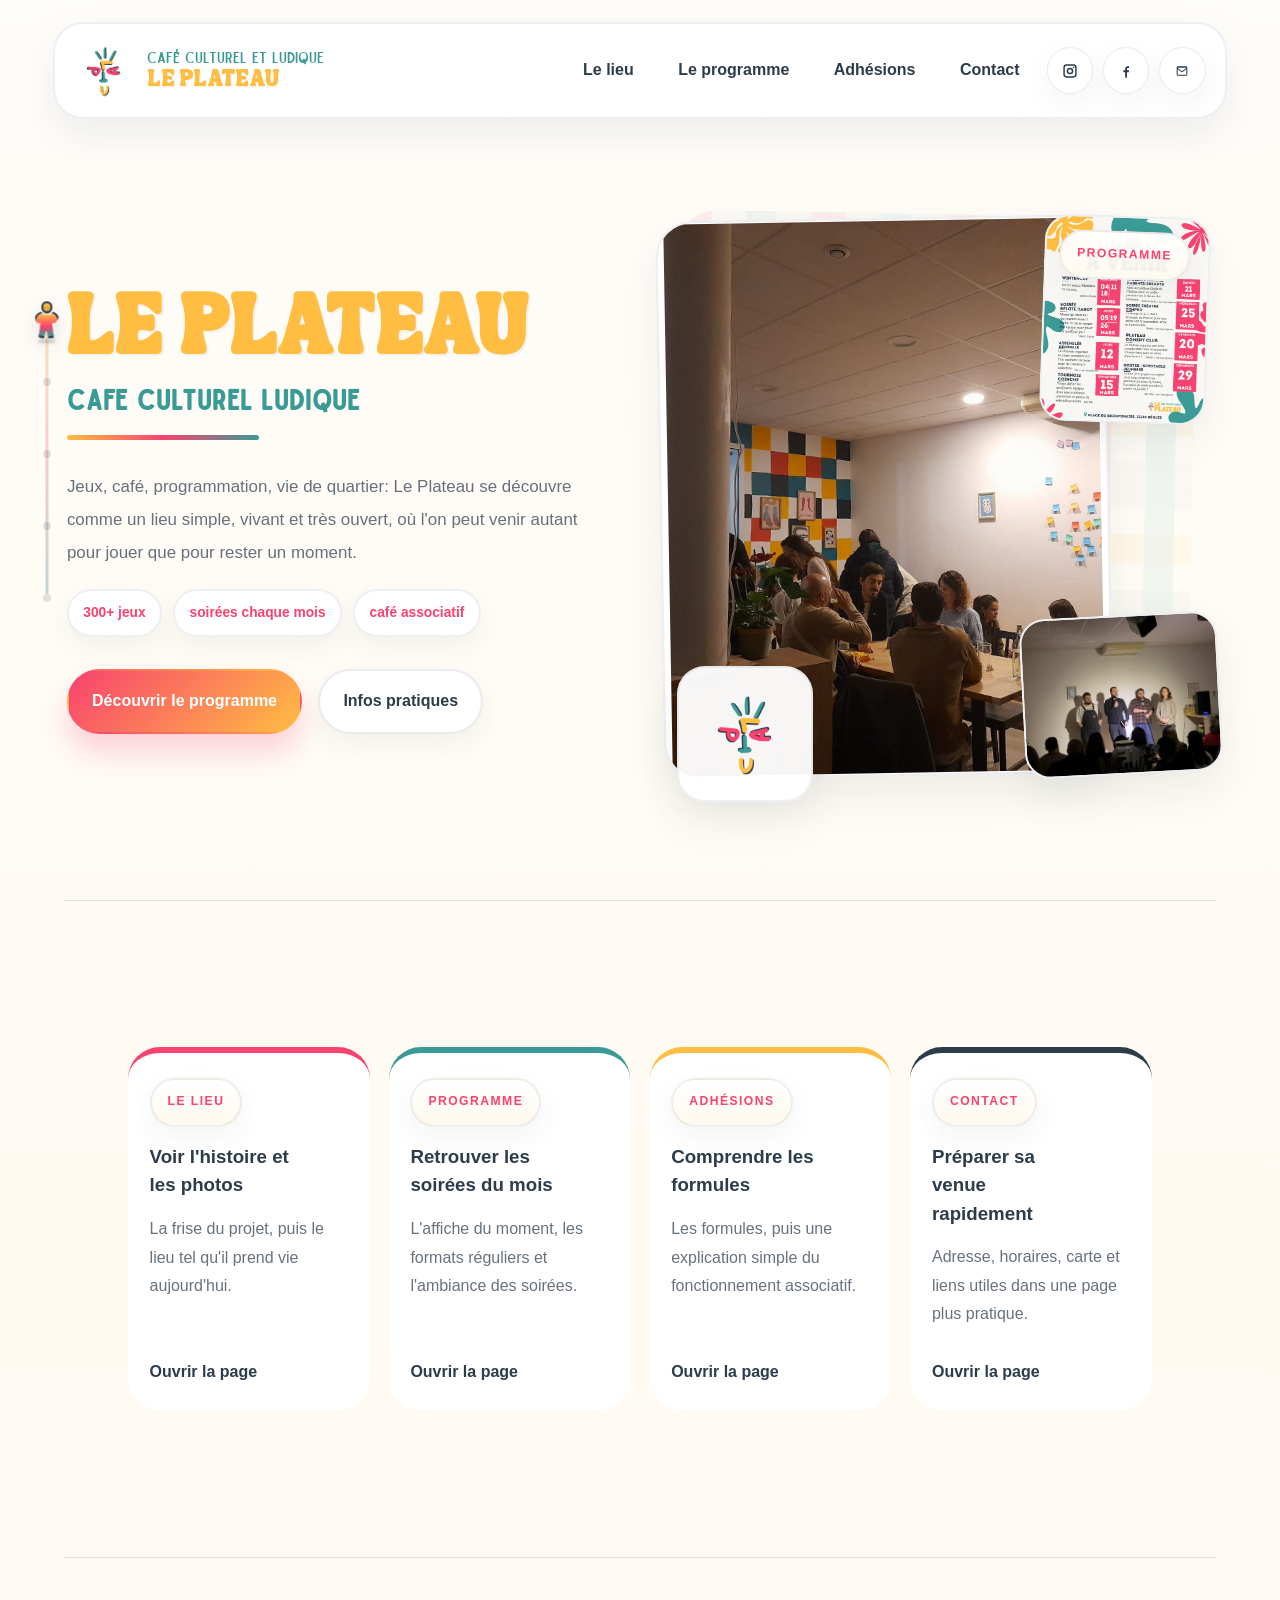
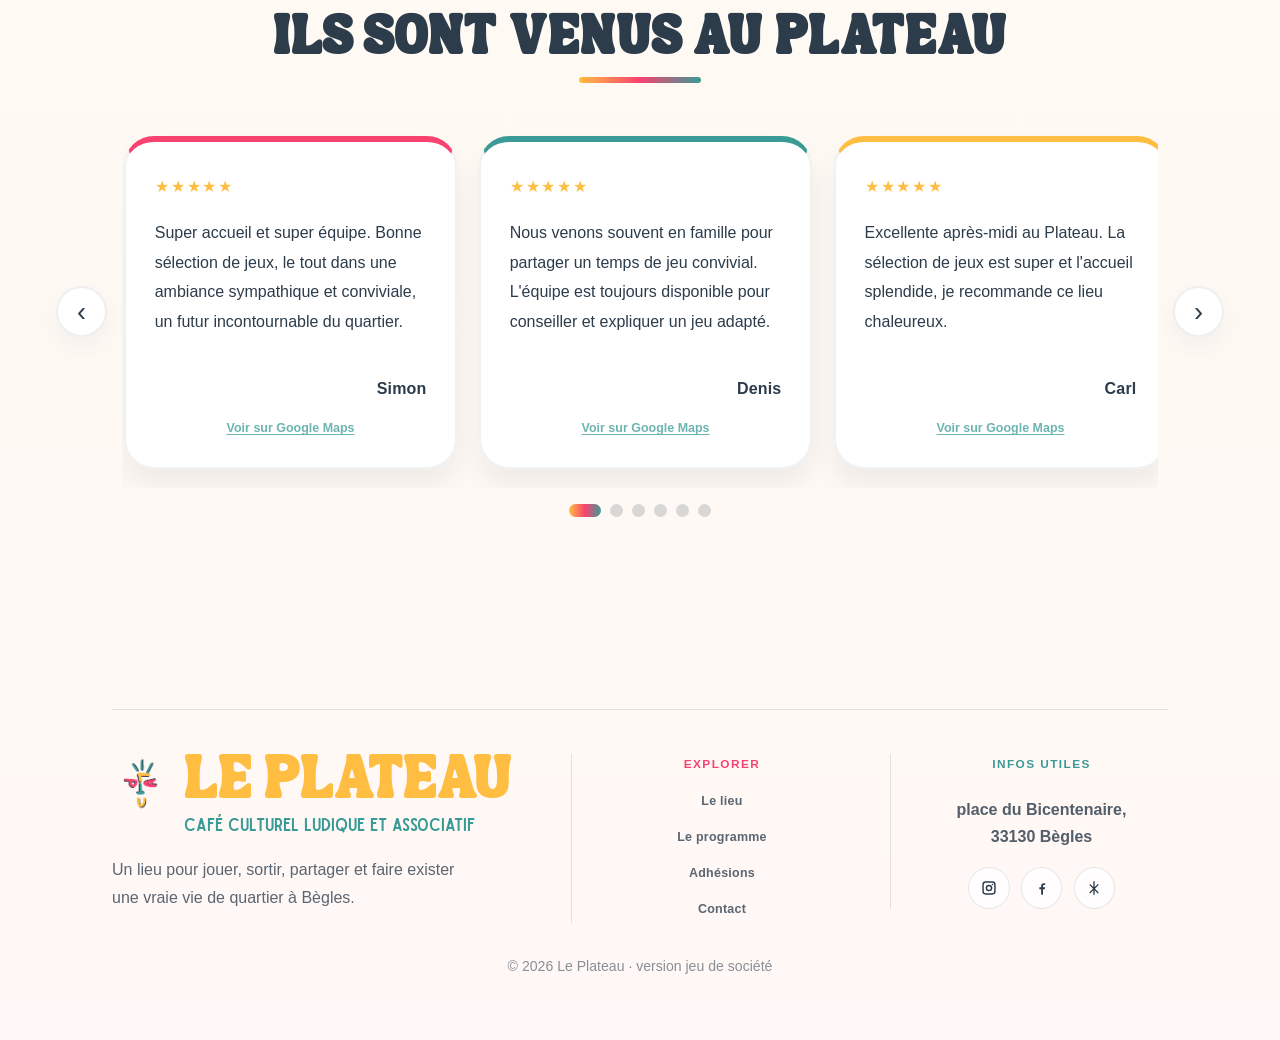
==== commit 3d79af14: "final ??" ====
--- a/index.html
+++ b/index.html
@@ -3,10 +3,10 @@
 <head>
     <meta charset="UTF-8">
     <meta name="viewport" content="width=device-width, initial-scale=1.0">
-    <title>Le Plateau | café culturel ludique et associatif</title>
+    <title>Le Plateau | Café culturel et ludique à Bègles</title>
     <meta
         name="description"
-        content="Le Plateau à Bègles : café culturel et ludique repensé comme un plateau de jeu, avec programme, adhésions, histoire et infos pratiques."
+        content="Le Plateau à Bègles : un café culturel et ludique avec jeux, programme mensuel, vie associative et infos pratiques pour venir."
     >
     <meta name="theme-color" content="#2c3c4b">
     <meta property="og:title" content="Le Plateau | Café culturel et ludique à Bègles">
@@ -29,7 +29,7 @@
             "email": "Leplateau.ccla@outlook.com",
             "address": {
                 "@type": "PostalAddress",
-                "streetAddress": "5 Place du 14 Juillet",
+                "streetAddress": "Place du Bicentenaire",
                 "addressLocality": "Bègles",
                 "postalCode": "33130",
                 "addressCountry": "FR"
@@ -42,7 +42,7 @@
         }
     </script>
 </head>
-<body>
+<body data-page="home">
     <div class="board-texture" aria-hidden="true"></div>
     <div class="checker checker-a" aria-hidden="true"></div>
     <div class="checker checker-b" aria-hidden="true"></div>
@@ -51,7 +51,7 @@
     <header class="site-header" id="top">
         <div class="shell">
             <nav class="nav" aria-label="Navigation principale">
-                <a class="brand" href="#top">
+                <a class="brand" href="index.html">
                     <img src="assets/images/logo/logo.png" alt="Logo Le Plateau">
                     <span class="brand-copy">
                         <span class="brand-script">café culturel et ludique</span>
@@ -72,517 +72,220 @@
                 </button>
 
                 <div class="nav-menu" id="site-menu">
-                    <a href="#plateau">Le lieu</a>
-                    <a href="#programme">Le programme</a>
-                    <a href="#histoire">L'histoire</a>
-                    <a href="#adhesions">Adhésions</a>
-                    <a href="#venir">Venir</a>
-                    <a class="nav-cta" href="mailto:Leplateau.ccla@outlook.com">Nous écrire</a>
+                    <a href="lieu.html">Le lieu</a>
+                    <a href="evenements.html">Le programme</a>
+                    <a href="association.html">Adhésions</a>
+                    <a href="contact.html">Contact</a>
+                    <a class="nav-social" href="https://www.instagram.com/leplateau.ccla/" target="_blank" rel="noreferrer" aria-label="Instagram Le Plateau">
+                        <span class="nav-icon" aria-hidden="true">
+                            <svg viewBox="0 0 24 24" role="img"><path d="M7 2h10a5 5 0 0 1 5 5v10a5 5 0 0 1-5 5H7a5 5 0 0 1-5-5V7a5 5 0 0 1 5-5Zm0 2.2A2.8 2.8 0 0 0 4.2 7v10A2.8 2.8 0 0 0 7 19.8h10a2.8 2.8 0 0 0 2.8-2.8V7A2.8 2.8 0 0 0 17 4.2Zm10.2 1.6a1.1 1.1 0 1 1-1.1 1.1 1.1 1.1 0 0 1 1.1-1.1ZM12 7a5 5 0 1 1-5 5 5 5 0 0 1 5-5Zm0 2.2A2.8 2.8 0 1 0 14.8 12 2.8 2.8 0 0 0 12 9.2Z"/></svg>
+                        </span>
+                    </a>
+                    <a class="nav-social" href="https://www.facebook.com/p/Le-Plateau-Caf%C3%A9-Culturel-Ludique-Associatif-61576300440653/" target="_blank" rel="noreferrer" aria-label="Facebook Le Plateau">
+                        <span class="nav-icon" aria-hidden="true">
+                            <svg viewBox="0 0 24 24" role="img"><path d="M13.5 22v-8h2.7l.4-3h-3.1V9.1c0-.9.3-1.6 1.7-1.6h1.5V4.8a18.4 18.4 0 0 0-2.2-.1c-2.2 0-3.8 1.4-3.8 4v2.2H8v3h2.7v8Z"/></svg>
+                        </span>
+                    </a>
+                    <a class="nav-social" href="mailto:Leplateau.ccla@outlook.com" aria-label="Envoyer un mail au Plateau">
+                        <span class="nav-icon" aria-hidden="true">
+                            <svg viewBox="0 0 24 24" role="img"><path d="M4 6.75A1.75 1.75 0 0 1 5.75 5h12.5A1.75 1.75 0 0 1 20 6.75v10.5A1.75 1.75 0 0 1 18.25 19H5.75A1.75 1.75 0 0 1 4 17.25Zm1.5.56v.18l6.03 4.58a.8.8 0 0 0 .94 0l6.03-4.58v-.18a.25.25 0 0 0-.25-.25H5.75a.25.25 0 0 0-.25.25Zm13 1.98-5.12 3.89a2.3 2.3 0 0 1-2.76 0L5.5 9.29v7.96c0 .14.11.25.25.25h12.5a.25.25 0 0 0 .25-.25Z"/></svg>
+                        </span>
+                    </a>
                 </div>
             </nav>
         </div>
     </header>
 
+    <div class="path-pawn-anchor" aria-hidden="true">
+        <span class="path-pawn">
+            <span class="path-pawn-head"></span>
+            <span class="path-pawn-body"></span>
+            <span class="path-pawn-base"></span>
+        </span>
+    </div>
+
     <main>
-        <section class="hero">
-            <div class="shell hero-grid">
-                <div class="hero-copy" data-reveal>
-                    <p class="section-chip">Case départ</p>
-                    <p class="hero-note">Un café qui ressemble déjà à un plateau de jeu</p>
-                    <h1>
-                        <span class="hero-small">Le</span>
-                        <span class="hero-large">Plateau</span>
+        <section class="page-intro">
+            <div class="shell page-intro-shell page-intro-shell-home">
+                <div class="page-intro-copy" data-reveal>
+                    <!-- <p class="section-chip">Bienvenue</p> -->
+                    <h1 class="page-title page-title-home">
+                        <span class="page-title-main">Le Plateau</span>
+                        <span class="page-title-accent">cafe culturel ludique</span>
                     </h1>
-                    <p class="hero-text">
-                        Ici, on passe d'une partie de cartes à une soirée jeux, d'un café à un quiz, d'une
-                        ludothèque vivante à un projet associatif très concret. Le lieu lui-même donne le ton :
-                        grandes tables, ambiance familiale et mur damier devenu presque une signature.
+                    <p class="page-lead">
+                        Jeux, café, programmation, vie de quartier: Le Plateau se découvre comme un lieu simple,
+                        vivant et très ouvert, où l'on peut venir autant pour jouer que pour rester un moment.
                     </p>
 
-                    <div class="hero-actions">
-                        <a class="button button-primary" href="#programme">Programme du mois</a>
-                        <a class="button button-secondary" href="https://linktr.ee/leplateau.ccla/" target="_blank" rel="noreferrer">
-                            Réserver
-                        </a>
+                    <div class="hero-tags home-hero-tags">
+                        <span>300+ jeux</span>
+                        <span>soirées chaque mois</span>
+                        <span>café associatif</span>
                     </div>
 
-                    <div class="hero-tags">
-                        <span>Ludothèque</span>
-                        <span>Jeux de cartes</span>
-                        <span>Café</span>
-                        <span>Famille</span>
+                    <div class="page-actions">
+                        <a class="button button-primary" href="evenements.html">Découvrir le programme</a>
+                        <a class="button button-secondary" href="contact.html">Infos pratiques</a>
                     </div>
-
-                    <div class="player-row">
-                        <article class="player-card pawn-red">
-                            <strong>300+</strong>
-                            <span>jeux à découvrir</span>
-                        </article>
-                        <article class="player-card pawn-yellow">
-                            <strong>Chaque mois</strong>
-                            <span>une nouvelle affiche</span>
-                        </article>
-                        <article class="player-card pawn-blue">
-                            <strong>Bègles</strong>
-                            <span>5 place du 14 Juillet</span>
-                        </article>
-                    </div>
-                </div>
-
-                <div class="hero-board" data-reveal data-reveal-delay="0.12s">
+                </div>
+
+                <aside class="home-hero-visual hero-board" data-reveal data-reveal-delay="0.08s">
                     <div class="hero-board-grid" aria-hidden="true"></div>
 
-                    <figure class="hero-photo hero-photo-main">
-                        <img src="assets/images/photo2.jpg" alt="Le mur damier du Plateau et la salle du café">
-                    </figure>
-
                     <button
-                        class="hero-photo hero-photo-side zoom-item"
+                        class="hero-photo hero-photo-main zoom-item"
                         type="button"
-                        data-zoom-src="assets/images/photos/photos/bar-in-action.JPG"
-                        data-zoom-alt="Le comptoir du Plateau pendant une soirée"
-                        aria-label="Agrandir la photo du comptoir du Plateau"
+                        data-zoom-src="assets/images/photos/photo-lieu.jpeg"
+                        data-zoom-alt="Le Plateau vivant pendant une soirée"
+                        aria-label="Agrandir une photo d'ambiance du Plateau"
                     >
-                        <img src="assets/images/photos/photos/bar-in-action.JPG" alt="Le comptoir du Plateau pendant une soirée">
+                        <img src="assets/images/photos/photo-lieu.jpeg" alt="Le Plateau vivant pendant une soirée" loading="lazy">
                     </button>
 
                     <button
                         class="hero-poster zoom-item"
                         type="button"
                         data-zoom-src="assets/images/programmes/programme-04-2026.jpg"
-                        data-zoom-alt="Affiche du programme d'avril 2026 du Plateau"
-                        aria-label="Agrandir l'affiche du programme d'avril 2026"
+                        data-zoom-alt="Affiche du programme du Plateau"
+                        aria-label="Agrandir l'affiche du programme"
                     >
-                        <span class="poster-badge">À l'affiche</span>
-                        <img src="assets/images/programmes/programme-04-2026.jpg" alt="Programme d'avril 2026 du Plateau">
+                        <span class="poster-badge">Programme</span>
+                        <img src="assets/images/programmes/programme-04-2026.jpg" alt="Affiche du programme du Plateau" loading="lazy">
                     </button>
 
-                    <div class="floating-token token-one">quiz</div>
-                    <div class="floating-token token-two">impro</div>
-                    <div class="floating-token token-three">jeux</div>
-                </div>
-            </div>
-        </section>
-
-        <section class="board-path">
-            <div class="shell">
-                <div class="path-track">
-                    <div class="path-pawn-anchor" aria-hidden="true">
-                        <div class="path-pawn">
-                            <span class="path-pawn-head"></span>
-                            <span class="path-pawn-body"></span>
-                            <span class="path-pawn-base"></span>
-                        </div>
+                    <button
+                        class="hero-photo hero-photo-side zoom-item"
+                        type="button"
+                        data-zoom-src="assets/images/photos/photo-event.jpeg"
+                        data-zoom-alt="Une soirée scène au Plateau"
+                        aria-label="Agrandir une photo d'une soirée au Plateau"
+                    >
+                        <img src="assets/images/photos/photo-event.jpeg" alt="Une soirée scène au Plateau" loading="lazy">
+                    </button>
+
+                    <div class="home-hero-note-card">
+                        <img src="assets/images/logo/logo.png" alt="Logo Le Plateau" class="home-hero-logo">
                     </div>
-                    <a class="path-stop" href="#plateau">1. Lieu 🎲</a>
-                    <a class="path-stop" href="#programme">2. Programme ✨</a>
-                    <a class="path-stop" href="#histoire">3. Histoire 🧩</a>
-                    <a class="path-stop" href="#adhesions">4. Adhésions 💛</a>
-                    <a class="path-stop" href="#venir">5. Venir 📍</a>
-                </div>
+                </aside>
             </div>
         </section>
 
         <section class="section" id="plateau">
             <div class="shell">
+                <div class="index-grid index-grid-home">
+                    <article class="index-card tile-red" data-reveal>
+                        <p class="card-label">Le lieu</p>
+                        <h3>Voir l'histoire et les photos</h3>
+                        <p>La frise du projet, puis le lieu tel qu'il prend vie aujourd'hui.</p>
+                        <a class="index-link" href="lieu.html">Ouvrir la page</a>
+                    </article>
+
+                    <article class="index-card tile-blue" data-reveal data-reveal-delay="0.05s">
+                        <p class="card-label">Programme</p>
+                        <h3>Retrouver les soirées du mois</h3>
+                        <p>L'affiche du moment, les formats réguliers et l'ambiance des soirées.</p>
+                        <a class="index-link" href="evenements.html">Ouvrir la page</a>
+                    </article>
+
+                    <article class="index-card tile-yellow" data-reveal data-reveal-delay="0.1s">
+                        <p class="card-label">Adhésions</p>
+                        <h3>Comprendre les formules</h3>
+                        <p>Les formules, puis une explication simple du fonctionnement associatif.</p>
+                        <a class="index-link" href="association.html">Ouvrir la page</a>
+                    </article>
+
+                    <article class="index-card tile-white" data-reveal data-reveal-delay="0.15s">
+                        <p class="card-label">Contact</p>
+                        <h3>Préparer sa venue rapidement</h3>
+                        <p>Adresse, horaires, carte et liens utiles dans une page plus pratique.</p>
+                        <a class="index-link" href="contact.html">Ouvrir la page</a>
+                    </article>
+                </div>
+            </div>
+        </section>
+
+        <section class="section section-soft reviews-section" id="avis">
+            <div class="shell">
                 <div class="section-head section-head-wide" data-reveal>
-                    <p class="section-chip">Case 1</p>
-                    <h2>Le lieu</h2>
-                    <p>
-                        Le Plateau, c'est à la fois un café, une ludothèque vivante, un coin cartes, une petite scène culturelle
-                        et un vrai lieu de quartier. La page fonctionne comme une partie : on avance, on découvre,
-                        on choisit son chemin.
-                    </p>
-                </div>
-
-                <aside class="editorial-note" data-reveal data-reveal-delay="0.05s">
-                    <p class="section-chip">Autour de la table</p>
-                    <p>
-                        On vient pour jouer, bien sûr, mais aussi pour retrouver des visages connus, découvrir
-                        de nouvelles personnes, partager un verre et faire vivre un lieu qui ressemble déjà à
-                        son quartier.
-                    </p>
-                </aside>
-
-                <div class="tile-grid">
-                    <article class="tile-card tile-red" data-reveal>
-                        <span class="tile-index">A</span>
-                        <h3>Jouer ensemble</h3>
-                        <p>Des jeux pour les familles, les groupes d'ami·es et les curieux qui passent juste essayer.</p>
-                    </article>
-
-                    <article class="tile-card tile-blue" data-reveal data-reveal-delay="0.05s">
-                        <span class="tile-index">B</span>
-                        <h3>Cartes et scènes</h3>
-                        <p>Quiz, stand-up, impro, tarot, belote et formats qui changent comme une nouvelle main.</p>
-                    </article>
-
-                    <article class="tile-photo zoom-item" data-reveal data-reveal-delay="0.1s"
-                        data-zoom-src="assets/images/photos/photos/deco-salle.JPG"
-                        data-zoom-alt="La salle du Plateau prête pour une soirée jeux"
-                        role="button"
-                        tabindex="0"
-                        aria-label="Agrandir une photo de la salle du Plateau"
-                    >
-                        <img src="assets/images/photos/photos/deco-salle.JPG" alt="La salle du Plateau prête pour une soirée jeux" loading="lazy">
-                    </article>
-
-                    <article class="tile-card tile-yellow" data-reveal data-reveal-delay="0.15s">
-                        <span class="tile-index">C</span>
-                        <h3>Le café</h3>
-                        <p>On vient boire un verre, discuter, rester un peu plus longtemps et relancer une partie.</p>
-                    </article>
-
-                    <article class="tile-card tile-white" data-reveal data-reveal-delay="0.2s">
-                        <span class="tile-index">D</span>
-                        <h3>Faire vivre</h3>
-                        <p>Le lieu tient aussi grâce à l'association, aux bénévoles et à une énergie très collective.</p>
-                    </article>
+                    <!-- <p class="section-chip">Avis</p> -->
+                    <h2>Ils sont venus au Plateau</h2>
+                </div>
+
+                <div class="memory-carousel reviews-carousel" data-reveal>
+                    <div class="carousel-shell">
+                        <button class="carousel-arrow carousel-prev" type="button" aria-label="Avis précédent">‹</button>
+                        <div class="carousel-viewport">
+                            <div class="carousel-track">
+                                <article class="review-card carousel-slide review-rose">
+                                    <p class="review-stars" aria-label="5 étoiles">★★★★★</p>
+                                    <p>
+                                        Super accueil et super équipe. Bonne sélection de jeux, le tout dans une ambiance sympathique
+                                        et conviviale, un futur incontournable du quartier.
+                                    </p>
+                                    <strong>Simon</strong>
+                                    <a class="review-link" href="https://www.google.com/maps/search/?api=1&amp;query=Le+Plateau+caf%C3%A9+culturel+et+ludique+B%C3%A8gles" target="_blank" rel="noreferrer">Voir sur Google Maps</a>
+                                </article>
+
+                                <article class="review-card carousel-slide review-blue">
+                                    <p class="review-stars" aria-label="5 étoiles">★★★★★</p>
+                                    <p>
+                                        Nous venons souvent en famille pour partager un temps de jeu convivial. L'équipe est toujours
+                                        disponible pour conseiller et expliquer un jeu adapté.
+                                    </p>
+                                    <strong>Denis</strong>
+                                    <a class="review-link" href="https://www.google.com/maps/search/?api=1&amp;query=Le+Plateau+caf%C3%A9+culturel+et+ludique+B%C3%A8gles" target="_blank" rel="noreferrer">Voir sur Google Maps</a>
+                                </article>
+
+                                <article class="review-card carousel-slide review-yellow">
+                                    <p class="review-stars" aria-label="5 étoiles">★★★★★</p>
+                                    <p>
+                                        Excellente après-midi au Plateau. La sélection de jeux est super et l'accueil splendide,
+                                        je recommande ce lieu chaleureux.
+                                    </p>
+                                    <strong>Carl</strong>
+                                    <a class="review-link" href="https://www.google.com/maps/search/?api=1&amp;query=Le+Plateau+caf%C3%A9+culturel+et+ludique+B%C3%A8gles" target="_blank" rel="noreferrer">Voir sur Google Maps</a>
+                                </article>
+
+                                <article class="review-card carousel-slide review-blue">
+                                    <p class="review-stars" aria-label="5 étoiles">★★★★★</p>
+                                    <p>
+                                        Lieu lumineux, programmation variée et vraie sensation de quartier. On peut venir pour une partie
+                                        rapide et finalement rester beaucoup plus longtemps.
+                                    </p>
+                                    <strong>Camille</strong>
+                                    <a class="review-link" href="https://www.google.com/maps/search/?api=1&amp;query=Le+Plateau+caf%C3%A9+culturel+et+ludique+B%C3%A8gles" target="_blank" rel="noreferrer">Voir sur Google Maps</a>
+                                </article>
+
+                                <article class="review-card carousel-slide review-rose">
+                                    <p class="review-stars" aria-label="5 étoiles">★★★★★</p>
+                                    <p>
+                                        Très bonne découverte. Les jeux sont bien choisis, l'équipe prend le temps d'expliquer et
+                                        l'ambiance reste simple, joyeuse et pas du tout intimidante.
+                                    </p>
+                                    <strong>Julie</strong>
+                                    <a class="review-link" href="https://www.google.com/maps/search/?api=1&amp;query=Le+Plateau+caf%C3%A9+culturel+et+ludique+B%C3%A8gles" target="_blank" rel="noreferrer">Voir sur Google Maps</a>
+                                </article>
+
+                                <article class="review-card carousel-slide review-yellow">
+                                    <p class="review-stars" aria-label="5 étoiles">★★★★★</p>
+                                    <p>
+                                        On sent que le lieu grandit avec ses habitués. Il y a du choix, de la chaleur humaine et
+                                        toujours quelque chose à découvrir entre jeux, cartes et soirées.
+                                    </p>
+                                    <strong>Marion</strong>
+                                    <a class="review-link" href="https://www.google.com/maps/search/?api=1&amp;query=Le+Plateau+caf%C3%A9+culturel+et+ludique+B%C3%A8gles" target="_blank" rel="noreferrer">Voir sur Google Maps</a>
+                                </article>
+                            </div>
+                        </div>
+                        <button class="carousel-arrow carousel-next" type="button" aria-label="Avis suivant">›</button>
+                    </div>
+                    <div class="carousel-dots" aria-label="Navigation des avis"></div>
                 </div>
             </div>
         </section>
 
-        <section class="section section-soft" id="programme">
-            <div class="shell program-grid">
-                <div class="program-left" data-reveal>
-                    <p class="section-chip">Case 2</p>
-                    <h2>Le programme</h2>
-                    <p>
-                        Ici, on met l'affiche du mois au premier plan. En dessous, quelques photos donnent à voir
-                        l'ambiance du lieu, les soirées et la vie du café au fil des semaines.
-                    </p>
-
-                    <div class="event-tags">
-                        <span>Soirées jeux</span>
-                        <span>Quiz</span>
-                        <span>Stand-up</span>
-                        <span>Impro</span>
-                        <span>Belote</span>
-                        <span>Tarot</span>
-                    </div>
-
-                    <div class="hero-actions">
-                        <a class="button button-primary" href="https://linktr.ee/leplateau.ccla/" target="_blank" rel="noreferrer">
-                            S'inscrire aux événements
-                        </a>
-                        <a class="button button-secondary" href="https://www.instagram.com/leplateau.ccla/" target="_blank" rel="noreferrer">
-                            Suivre Instagram
-                        </a>
-                    </div>
-                </div>
-
-                <div class="program-right program-right-single" data-reveal data-reveal-delay="0.12s">
-                    <button
-                        class="card-main zoom-item"
-                        type="button"
-                        data-zoom-src="assets/images/programmes/programme-04-2026.jpg"
-                        data-zoom-alt="Affiche du programme d'avril 2026 du Plateau"
-                        aria-label="Agrandir le programme principal"
-                    >
-                        <img src="assets/images/programmes/programme-04-2026.jpg" alt="Programme d'avril 2026 du Plateau">
-                    </button>
-                </div>
-            </div>
-
-            <div class="shell memory-carousel" data-reveal>
-                <div class="carousel-shell">
-                    <button class="carousel-arrow carousel-prev" type="button" aria-label="Photo précédente">‹</button>
-                    <div class="carousel-viewport">
-                        <div class="carousel-track">
-                            <button class="memory-card carousel-slide zoom-item" type="button" data-zoom-src="assets/images/photos/photos/quiz-night.jpg" data-zoom-alt="Soirée quiz au Plateau">
-                                <img src="assets/images/photos/photos/quiz-night.jpg" alt="Soirée quiz au Plateau" loading="lazy">
-                            </button>
-                            <button class="memory-card carousel-slide zoom-item" type="button" data-zoom-src="assets/images/photos/photos/people-playing-best.JPG" data-zoom-alt="Joueuses et joueurs autour d'une table au Plateau">
-                                <img src="assets/images/photos/photos/people-playing-best.JPG" alt="Joueuses et joueurs autour d'une table au Plateau" loading="lazy">
-                            </button>
-                            <button class="memory-card carousel-slide zoom-item" type="button" data-zoom-src="assets/images/photos/photos/bar-in-action.JPG" data-zoom-alt="Le comptoir du Plateau pendant une soirée">
-                                <img src="assets/images/photos/photos/bar-in-action.JPG" alt="Le comptoir du Plateau pendant une soirée" loading="lazy">
-                            </button>
-                            <button class="memory-card carousel-slide zoom-item" type="button" data-zoom-src="assets/images/photos/photos/games-library.jpg" data-zoom-alt="La ludothèque du Plateau">
-                                <img src="assets/images/photos/photos/games-library.jpg" alt="La ludothèque du Plateau" loading="lazy">
-                            </button>
-                            <button class="memory-card carousel-slide zoom-item" type="button" data-zoom-src="assets/images/photos/photos/game-table-from-above.jpg" data-zoom-alt="Une table de jeu vue du dessus au Plateau">
-                                <img src="assets/images/photos/photos/game-table-from-above.jpg" alt="Une table de jeu vue du dessus au Plateau" loading="lazy">
-                            </button>
-                        </div>
-                    </div>
-                    <button class="carousel-arrow carousel-next" type="button" aria-label="Photo suivante">›</button>
-                </div>
-                <div class="carousel-dots" aria-label="Navigation de la galerie"></div>
-            </div>
-        </section>
-
-        <section class="section" id="histoire">
-            <div class="shell">
-                <div class="section-head" data-reveal>
-                    <p class="section-chip">Case 3</p>
-                    <h2>L'histoire</h2>
-                    <p>
-                        Le projet s'est construit étape par étape, bien avant l'ouverture. On retrouve ici les
-                        grands moments qui ont donné forme au Plateau, comme un chemin qui serpente d'une idée
-                        à un lieu bien vivant.
-                    </p>
-                </div>
-
-                <div class="history-zigzag" data-reveal data-reveal-delay="0.12s">
-                    <div class="history-line" aria-hidden="true"></div>
-
-                    <article class="timeline-step history-step history-left step-yellow">
-                        <span class="step-number">1</span>
-                        <p class="step-date">Nov. 2024 → mars 2025</p>
-                        <h3>La genèse</h3>
-                        <p>L'association se structure et le futur café commence à prendre forme.</p>
-                        <button class="history-photo zoom-item" type="button" data-zoom-src="assets/images/photos/photos/fondateurs.JPG" data-zoom-alt="Photo d'un moment au bar du Plateau">
-                            <img src="assets/images/photos/photos/fondateurs.JPG" alt="Moment au bar du Plateau" loading="lazy">
-                        </button>
-                    </article>
-
-                    <article class="timeline-step history-step history-right step-red history-drop">
-                        <span class="step-number">2</span>
-                        <p class="step-date">Avril → sept. 2025</p>
-                        <h3>Les soirées ZAP</h3>
-                        <p>Le concept se teste, le public répond et une première communauté se crée.</p>
-                        <button class="history-photo zoom-item" type="button" data-zoom-src="assets/images/photos/photos/quiz-night.jpg" data-zoom-alt="Photo d'une soirée type ZAP au Plateau">
-                            <img src="assets/images/photos/photos/quiz-night.jpg" alt="Soirée type ZAP au Plateau" loading="lazy">
-                        </button>
-                    </article>
-
-                    <article class="timeline-step history-step history-left step-blue">
-                        <span class="step-number">3</span>
-                        <p class="step-date">Rentrée 2025</p>
-                        <h3>La visibilité</h3>
-                        <p>Le Plateau prend sa place dans le paysage local, associatif et ludique.</p>
-                        <button class="history-photo zoom-item" type="button" data-zoom-src="assets/images/photos/photos/outside-affiche.JPG" data-zoom-alt="Affiches visibles depuis l'extérieur du Plateau">
-                            <img src="assets/images/photos/photos/outside-affiche.JPG" alt="Affiches visibles depuis l'extérieur du Plateau" loading="lazy">
-                        </button>
-                        <div class="history-photo history-placeholder">
-                            <span>Photo festival à ajouter</span>
-                        </div>
-                    </article>
-
-                    <article class="timeline-step history-step history-right step-white">
-                        <span class="step-number">4</span>
-                        <p class="step-date">1er octobre 2025</p>
-                        <h3>Le chantier</h3>
-                        <p>Le local est trouvé et les bénévoles se mobilisent pour préparer l'ouverture.</p>
-                        <div class="history-photo history-placeholder">
-                            <span>Photo chantier à ajouter</span>
-                        </div>
-                    </article>
-
-                    <article class="timeline-step history-step history-right step-cyan">
-                        <span class="step-number">5</span>
-                        <p class="step-date">7 novembre 2025</p>
-                        <h3>L'ouverture</h3>
-                        <p>Une année d'énergie collective aboutit à la naissance du café.</p>
-                        <button class="history-photo zoom-item" type="button" data-zoom-src="assets/images/history/flyer-ouverture.jpg" data-zoom-alt="Flyer d'ouverture du Plateau">
-                            <img src="assets/images/history/flyer-ouverture.jpg" alt="Flyer d'ouverture du Plateau" loading="lazy">
-                        </button>
-                    </article>
-
-                    <article class="timeline-step history-step history-finale step-yellow">
-                        <span class="step-number">6</span>
-                        <p class="step-date">Depuis l'ouverture</p>
-                        <h3>Et depuis l'ouverture...</h3>
-                        <p>
-                            Vous avez déjà été nombreux et nombreuses à venir jouer, boire un verre, tester le lieu
-                            et en parler autour de vous. Merci pour cet élan. Continuez à partager, revenir et faire
-                            grandir Le Plateau avec nous. La suite s'écrit avec vous, autour d'une table, d'un verre
-                            et de nouvelles idées à inventer ensemble.
-                        </p>
-                        <button class="history-photo zoom-item" type="button" data-zoom-src="assets/images/photos/photos/lotofpeople.JPG" data-zoom-alt="Le Plateau rempli pendant un temps fort">
-                            <img src="assets/images/photos/photos/lotofpeople.JPG" alt="Le Plateau rempli pendant un temps fort" loading="lazy">
-                        </button>
-                        <div class="history-sparkles" aria-hidden="true">
-                            <span>🎉</span>
-                            <span>✨</span>
-                            <span>🥳</span>
-                            <span>🎈</span>
-                        </div>
-                    </article>
-                </div>
-            </div>
-        </section>
-
-        <section class="section section-soft" id="adhesions">
-            <div class="shell membership-grid">
-                <div class="membership-copy" data-reveal>
-                    <p class="section-chip">Case 4</p>
-                    <h2>Les adhésions</h2>
-                    <p>
-                        Le Plateau est un café culturel et ludique associatif. Adhérer, c'est soutenir le lieu,
-                        permettre la programmation, l'accueil, l'achat de jeux, les temps bénévoles et la vie
-                        collective du café.
-                    </p>
-                    <p>
-                        En adhérant, on ne prend pas seulement un tarif: on aide un lieu de quartier à exister
-                        durablement, à proposer des événements et à rester accessible à différents publics.
-                    </p>
-
-                    <div class="hero-actions">
-                        <a
-                            class="button button-primary"
-                            href="https://www.leplateau-ludique.fr/collect/description/553943-c-adhesions-anuelles"
-                            target="_blank"
-                            rel="noreferrer"
-                        >
-                            Adhérer en ligne
-                        </a>
-                    </div>
-
-                    <p class="membership-note">
-                        Si vous avez envie de vous investir plus largement dans l'aventure, vous pouvez aussi nous
-                        écrire pour rejoindre la liste des bénévoles. Donner un coup de main pendant un événement,
-                        accueillir, installer, relayer les infos ou simplement filer un peu d'énergie de temps en
-                        temps, tout cela aide concrètement Le Plateau à vivre.
-                    </p>
-                </div>
-
-                <div class="membership-cards" data-reveal data-reveal-delay="0.12s">
-                    <article class="membership-card card-special">
-                        <p class="card-label">Pourquoi adhérer</p>
-                        <h3>Faire vivre l'association</h3>
-                        <p>Votre adhésion soutient la ludothèque, les événements, l'accueil du public et l'énergie collective qui fait vivre Le Plateau.</p>
-                    </article>
-
-                    <article class="membership-card">
-                        <p class="card-label">Pass découverte</p>
-                        <strong>2 à 5 €</strong>
-                        <p>Pour venir tester le lieu, jouer une première fois et découvrir l'ambiance sans s'engager tout de suite.</p>
-                    </article>
-
-                    <article class="membership-card membership-highlight">
-                        <p class="card-label">Adulte</p>
-                        <strong>35 €</strong>
-                        <p>La formule classique pour profiter du lieu toute l'année et soutenir durablement le projet associatif.</p>
-                    </article>
-
-                    <article class="membership-card">
-                        <p class="card-label">6 à 17 ans</p>
-                        <strong>12,50 €</strong>
-                        <p>Un tarif pensé pour les plus jeunes qui viennent jouer, découvrir des événements et participer à la vie du café.</p>
-                    </article>
-
-                    <article class="membership-card">
-                        <p class="card-label">Moins de 6 ans</p>
-                        <strong>Gratuit</strong>
-                        <p>Les tout-petits peuvent découvrir le lieu gratuitement, accompagnés, dans une ambiance familiale et accueillante.</p>
-                    </article>
-
-                    <article class="membership-card">
-                        <p class="card-label">Solidaire</p>
-                        <strong>15 €</strong>
-                        <p>Une adhésion à prix doux pour que l'accès au Plateau reste le plus ouvert possible.</p>
-                    </article>
-
-                    <article class="membership-card">
-                        <p class="card-label">Famille</p>
-                        <strong>60 €</strong>
-                        <p>La formule idéale pour venir jouer ensemble, revenir régulièrement et faire du lieu un rendez-vous familial.</p>
-                    </article>
-
-                    <article class="membership-card">
-                        <p class="card-label">Mécénat</p>
-                        <strong>50 €</strong>
-                        <p>Pour celles et ceux qui souhaitent donner un peu plus et renforcer les moyens de l'association.</p>
-                    </article>
-                </div>
-            </div>
-        </section>
-
-        <section class="section" id="venir">
-            <div class="shell reach-grid">
-                <div class="section-head compact editorial-note reach-intro" data-reveal>
-                    <p class="section-chip">Case 5</p>
-                    <h2>Venir</h2>
-                    <p>
-                        Toutes les informations pratiques sont regroupées ici: l'adresse, les horaires, les réseaux et la carte pour trouver Le Plateau facilement.
-                    </p>
-                </div>
-
-                <div class="reach-layout reach-layout-info">
-                    <div class="reach-info-grid" data-reveal data-reveal-delay="0.05s">
-                        <div class="contact-column">
-                        <article class="contact-card">
-                            <span>Adresse</span>
-                            <a href="https://maps.google.com/?q=5+Place+du+14+Juillet+33130+B%C3%A8gles" target="_blank" rel="noreferrer">
-                                5 place du 14 Juillet, 33130 Bègles
-                            </a>
-                        </article>
-
-                        <article class="contact-card">
-                            <span>Contact</span>
-                            <a href="mailto:Leplateau.ccla@outlook.com">Leplateau.ccla@outlook.com</a>
-                        </article>
-
-                        <article class="contact-card">
-                            <span>Événements & réservations</span>
-                            <a href="https://linktr.ee/leplateau.ccla/" target="_blank" rel="noreferrer">linktr.ee/leplateau.ccla</a>
-                        </article>
-                        </div>
-
-                        <div class="side-column">
-                        <article class="contact-card">
-                            <span>Horaires</span>
-                            <ul class="hours-list">
-                                <li><span>Lundi</span><strong>Fermé</strong></li>
-                                <li><span>Mardi</span><strong>Fermé</strong></li>
-                                <li><span>Mercredi</span><strong>15h - 23h</strong></li>
-                                <li><span>Jeudi</span><strong>16h - 23h</strong></li>
-                                <li><span>Vendredi</span><strong>16h - 23h</strong></li>
-                                <li>
-                                    <span>Samedi</span>
-                                    <strong class="hours-split">
-                                        <span>10h - 13h</span>
-                                        <span>17h - 22h</span>
-                                    </strong>
-                                </li>
-                                <li><span>Dimanche</span><strong>14h - 19h</strong></li>
-                            </ul>
-                        </article>
-
-                        <article class="contact-card">
-                            <span>Réseaux</span>
-                            <div class="social-row">
-                                <a href="https://www.instagram.com/leplateau.ccla/" target="_blank" rel="noreferrer" aria-label="Instagram Le Plateau">
-                                    <span class="social-icon" aria-hidden="true">
-                                        <svg viewBox="0 0 24 24" role="img"><path d="M7 2h10a5 5 0 0 1 5 5v10a5 5 0 0 1-5 5H7a5 5 0 0 1-5-5V7a5 5 0 0 1 5-5Zm0 2.2A2.8 2.8 0 0 0 4.2 7v10A2.8 2.8 0 0 0 7 19.8h10a2.8 2.8 0 0 0 2.8-2.8V7A2.8 2.8 0 0 0 17 4.2Zm10.2 1.6a1.1 1.1 0 1 1-1.1 1.1 1.1 1.1 0 0 1 1.1-1.1ZM12 7a5 5 0 1 1-5 5 5 5 0 0 1 5-5Zm0 2.2A2.8 2.8 0 1 0 14.8 12 2.8 2.8 0 0 0 12 9.2Z"/></svg>
-                                    </span>
-                                </a>
-                                <a href="https://www.facebook.com/p/Le-Plateau-Caf%C3%A9-Culturel-Ludique-Associatif-61576300440653/" target="_blank" rel="noreferrer" aria-label="Facebook Le Plateau">
-                                    <span class="social-icon" aria-hidden="true">
-                                        <svg viewBox="0 0 24 24" role="img"><path d="M13.5 22v-8h2.7l.4-3h-3.1V9.1c0-.9.3-1.6 1.7-1.6h1.5V4.8a18.4 18.4 0 0 0-2.2-.1c-2.2 0-3.8 1.4-3.8 4v2.2H8v3h2.7v8Z"/></svg>
-                                    </span>
-                                </a>
-                                <a href="mailto:Leplateau.ccla@outlook.com" aria-label="Envoyer un email au Plateau">
-                                    <span class="social-icon" aria-hidden="true">
-                                        <svg viewBox="0 0 24 24" role="img"><path d="M3 5h18a1 1 0 0 1 1 1v12a1 1 0 0 1-1 1H3a1 1 0 0 1-1-1V6a1 1 0 0 1 1-1Zm0 2v.5l9 6 9-6V7l-9 6-9-6Zm18 11V9.7l-8.4 5.6a1 1 0 0 1-1.2 0L3 9.7V18h18Z"/></svg>
-                                    </span>
-                                </a>
-                            </div>
-                        </article>
-                        </div>
-
-                        <article class="contact-card reach-note">
-                            <span>Un mot</span>
-                            <p>
-                                Une question ? Vous pouvez toujours nous écrire ou passer nous voir au café, et nous
-                                vous répondrons avec plaisir.
-                            </p>
-                        </article>
-                    </div>
-
-                    <div class="reach-map" data-reveal data-reveal-delay="0.1s">
-                        <iframe
-                            title="Carte Google Maps du Plateau"
-                            src="https://www.google.com/maps?q=Le+Plateau+caf%C3%A9+culturel+et+ludique+B%C3%A8gles&output=embed"
-                            loading="lazy"
-                            referrerpolicy="no-referrer-when-downgrade"
-                        ></iframe>
-                    </div>
-                </div>
-            </div>
-        </section>
+
     </main>
 
     <div class="zoom-modal" id="zoom-modal" hidden aria-hidden="true">
@@ -600,28 +303,41 @@
     <footer class="site-footer">
         <div class="shell footer-inner">
             <div class="footer-main">
-                <p class="brand-script footer-script">café culturel et ludique</p>
-                <p class="footer-title">Le Plateau</p>
+                <img class="footer-logo" src="assets/images/logo/logo.png" alt="Logo Le Plateau">
+                <p class="brand-script footer-script">café culturel ludique et associatif</p>
+                <p class="footer-title">LE PLATEAU</p>
                 <p class="footer-text">
                     Un lieu pour jouer, sortir, partager et faire exister une vraie vie de quartier à Bègles.
                 </p>
             </div>
 
             <div class="footer-links">
-                <a href="#plateau">Le lieu</a>
-                <a href="#programme">Le programme</a>
-                <a href="#adhesions">Adhésions</a>
-                <a href="#venir">Venir</a>
+                <a href="lieu.html#plateau">Le lieu</a>
+                <a href="evenements.html#programme">Le programme</a>
+                <a href="association.html#adhesions">Adhésions</a>
+                <a href="contact.html#venir">Contact</a>
             </div>
 
             <div class="footer-meta">
-                <a class="footer-address" href="https://maps.google.com/?q=5+Place+du+14+Juillet+33130+B%C3%A8gles" target="_blank" rel="noreferrer">
-                    5 place du 14 Juillet, 33130 Bègles
+                <a class="footer-address" href="https://maps.google.com/?q=Place+du+Bicentenaire+33130+B%C3%A8gles" target="_blank" rel="noreferrer">
+                    place du Bicentenaire,<br>33130 Bègles
                 </a>
                 <div class="footer-socials">
-                    <a href="https://www.instagram.com/leplateau.ccla/" target="_blank" rel="noreferrer">Instagram</a>
-                    <a href="https://www.facebook.com/p/Le-Plateau-Caf%C3%A9-Culturel-Ludique-Associatif-61576300440653/" target="_blank" rel="noreferrer">Facebook</a>
-                    <a href="https://linktr.ee/leplateau.ccla/" target="_blank" rel="noreferrer">Linktree</a>
+                    <a href="https://www.instagram.com/leplateau.ccla/" target="_blank" rel="noreferrer" aria-label="Instagram">
+                        <span class="social-icon" aria-hidden="true">
+                            <svg viewBox="0 0 24 24" role="img"><path d="M7 2h10a5 5 0 0 1 5 5v10a5 5 0 0 1-5 5H7a5 5 0 0 1-5-5V7a5 5 0 0 1 5-5Zm0 2.2A2.8 2.8 0 0 0 4.2 7v10A2.8 2.8 0 0 0 7 19.8h10a2.8 2.8 0 0 0 2.8-2.8V7A2.8 2.8 0 0 0 17 4.2Zm10.2 1.6a1.1 1.1 0 1 1-1.1 1.1 1.1 1.1 0 0 1 1.1-1.1ZM12 7a5 5 0 1 1-5 5 5 5 0 0 1 5-5Zm0 2.2A2.8 2.8 0 1 0 14.8 12 2.8 2.8 0 0 0 12 9.2Z"/></svg>
+                        </span>
+                    </a>
+                    <a href="https://www.facebook.com/p/Le-Plateau-Caf%C3%A9-Culturel-Ludique-Associatif-61576300440653/" target="_blank" rel="noreferrer" aria-label="Facebook">
+                        <span class="social-icon" aria-hidden="true">
+                            <svg viewBox="0 0 24 24" role="img"><path d="M13.5 22v-8h2.7l.4-3h-3.1V9.1c0-.9.3-1.6 1.7-1.6h1.5V4.8a18.4 18.4 0 0 0-2.2-.1c-2.2 0-3.8 1.4-3.8 4v2.2H8v3h2.7v8Z"/></svg>
+                        </span>
+                    </a>
+                    <a href="https://linktr.ee/leplateau.ccla/" target="_blank" rel="noreferrer" aria-label="Linktree">
+                        <span class="social-icon" aria-hidden="true">
+                            <svg viewBox="0 0 24 24" role="img"><path d="M11 2h2v20h-2zM4.9 7.3l1.4-1.4L12 11.6l5.7-5.7 1.4 1.4L13.4 13l5.7 5.7-1.4 1.4L12 14.4l-5.7 5.7-1.4-1.4L10.6 13 4.9 7.3z"/></svg>
+                        </span>
+                    </a>
                 </div>
             </div>
         </div>
--- a/assets/css/main.css
+++ b/assets/css/main.css
@@ -24,12 +24,16 @@
     --blue-soft: rgba(58, 155, 150, 0.16);
     --red-soft: rgba(248, 66, 111, 0.12);
     --line: rgba(44, 60, 75, 0.12);
-    --shadow: 0 14px 28px rgba(44, 60, 75, 0.08);
-    --shadow-soft: 0 6px 16px rgba(44, 60, 75, 0.06);
+    --shadow: 0 18px 42px rgba(44, 60, 75, 0.08);
+    --shadow-soft: 0 10px 26px rgba(44, 60, 75, 0.06);
     --radius-xl: 42px;
     --radius-lg: 30px;
     --radius-md: 22px;
-    --shell: min(1180px, calc(100% - 2rem));
+    --shell: min(1260px, calc(100% - 6.6rem));
+    --space-section: clamp(7.1rem, 11.5vw, 11rem);
+    --space-section-tight: clamp(5.8rem, 9.1vw, 7.8rem);
+    --display-leading: 1.84;
+    --display-leading-wide: 1.96;
     --transition: 220ms ease;
 }
 
@@ -48,11 +52,10 @@
     min-height: 100vh;
     font-family: "Avenir Next", "Gill Sans", "Trebuchet MS", sans-serif;
     color: var(--ink);
-    line-height: 1.6;
-    background:
-        radial-gradient(circle at 12% 10%, rgba(255, 189, 66, 0.14), transparent 14rem),
-        radial-gradient(circle at 88% 12%, rgba(58, 155, 150, 0.12), transparent 14rem),
-        linear-gradient(180deg, #fffdf9 0%, #fffaf2 48%, #fff8f6 100%);
+    line-height: 1.8;
+    text-rendering: optimizeLegibility;
+    -webkit-font-smoothing: antialiased;
+    background: linear-gradient(180deg, #fffdf9 0%, #fffaf2 48%, #fff8f6 100%);
     overflow-x: clip;
 }
 
@@ -73,6 +76,12 @@
 a {
     color: inherit;
     text-decoration: none;
+}
+
+a:focus-visible,
+button:focus-visible {
+    outline: 3px solid rgba(58, 155, 150, 0.28);
+    outline-offset: 3px;
 }
 
 button,
@@ -152,7 +161,7 @@
     position: sticky;
     top: 0;
     z-index: 30;
-    padding-top: 1rem;
+    padding-top: 1.4rem;
 }
 
 .nav {
@@ -160,12 +169,12 @@
     display: flex;
     align-items: center;
     justify-content: space-between;
-    gap: 1rem;
-    padding: 0.95rem 1rem 0.95rem 1.1rem;
+    gap: 1.7rem;
+    padding: 1.08rem 1.22rem 1.08rem 1.28rem;
     border: 2px solid rgba(44, 60, 75, 0.08);
-    border-radius: 28px;
-    background: rgba(255, 255, 255, 0.98);
-    backdrop-filter: blur(8px);
+    border-radius: 30px;
+    background: rgba(255, 255, 255, 0.9);
+    backdrop-filter: blur(14px);
     box-shadow: var(--shadow);
 }
 
@@ -211,8 +220,18 @@
 h2 {
     font-family: "TanSongBird", serif;
     text-transform: uppercase;
-    line-height: 1.8;
     text-wrap: balance;
+}
+
+.brand-name,
+.footer-title {
+    line-height: var(--display-leading-wide);
+}
+
+h1,
+h2 {
+    line-height: var(--display-leading);
+    letter-spacing: 0.04em;
 }
 
 .brand-name {
@@ -225,14 +244,15 @@
 .nav-menu {
     display: flex;
     align-items: center;
-    gap: 0.4rem;
+    gap: 0.62rem;
     flex-wrap: wrap;
 }
 
 .nav-menu a {
-    padding: 0.78rem 0.95rem;
+    padding: 0.88rem 1.08rem;
     border-radius: 999px;
     font-weight: 800;
+    line-height: 1.15;
     transition: transform var(--transition), background-color var(--transition);
 }
 
@@ -242,14 +262,41 @@
     background: rgba(44, 60, 75, 0.06);
 }
 
-.nav-cta {
-    color: #fff !important;
-    background: var(--ink);
-}
-
-.nav-cta:hover,
-.nav-cta:focus-visible {
-    background: var(--blue) !important;
+.nav-menu a[aria-current="page"] {
+    background: rgba(255, 189, 66, 0.18);
+    box-shadow: inset 0 0 0 1px rgba(44, 60, 75, 0.08);
+}
+
+.nav-social {
+    display: inline-flex;
+    align-items: center;
+    justify-content: center;
+    width: 2.9rem;
+    min-height: 2.9rem;
+    padding: 0 !important;
+    border: 1px solid rgba(44, 60, 75, 0.1);
+    background: rgba(255, 255, 255, 0.9);
+    box-shadow: var(--shadow-soft);
+    transition: transform var(--transition), background-color var(--transition), box-shadow var(--transition);
+}
+
+.nav-social:hover,
+.nav-social:focus-visible {
+    transform: translateY(-2px);
+    background: #fffdf8;
+    box-shadow: 0 14px 22px rgba(44, 60, 75, 0.1);
+}
+
+.nav-icon {
+    display: inline-flex;
+    width: 1rem;
+    height: 1rem;
+}
+
+.nav-icon svg {
+    width: 100%;
+    height: 100%;
+    fill: currentColor;
 }
 
 .nav-toggle {
@@ -285,9 +332,297 @@
     transform: translateY(-6px) rotate(-45deg);
 }
 
+.page-intro {
+    padding: clamp(3.6rem, 6.9vw, 5.2rem) 0 clamp(4.2rem, 7vw, 5.7rem);
+}
+
+.page-intro-shell {
+    display: grid;
+    grid-template-columns: minmax(0, 1.24fr) minmax(20rem, 0.76fr);
+    gap: clamp(3rem, 5vw, 5.4rem);
+    align-items: center;
+}
+
+.page-intro-shell-home {
+    align-items: center;
+    grid-template-columns: minmax(0, 0.98fr) minmax(0, 1.02fr);
+    gap: clamp(2.8rem, 4.8vw, 4.9rem);
+}
+
+.page-intro-shell-single {
+    grid-template-columns: 1fr;
+}
+
+.page-intro-copy {
+    max-width: 50rem;
+    padding-inline-start: clamp(0rem, 1.1vw, 0.95rem);
+}
+
+.page-title {
+    margin: 1.15rem 0 0;
+    display: inline-block;
+    color: var(--yellow);
+    font-family: "TanSongBird", serif;
+    font-size: clamp(1.48rem, 3.7vw, 2.62rem);
+    line-height: 1.82;
+    letter-spacing: 0.04em;
+    text-transform: uppercase;
+    text-wrap: balance;
+    text-shadow: 2px 2px 0 rgba(44, 60, 75, 0.06);
+    max-width: 17ch;
+}
+
+.page-title::after,
+.section-head h2::after {
+    content: "";
+    display: block;
+    width: clamp(5.8rem, 15vw, 10rem);
+    height: 0.34rem;
+    margin-top: 0.55rem;
+    border-radius: 999px;
+    background: linear-gradient(90deg, var(--yellow), var(--red), var(--blue));
+}
+
+.page-title::after {
+    margin-inline: auto;
+}
+
+.page-title-home {
+    display: grid;
+    gap: 0.35rem;
+    max-width: 38rem;
+}
+
+.page-title-home::after {
+    width: clamp(8rem, 18vw, 12rem);
+    margin-inline: 0;
+}
+
+.page-title-main {
+    display: block;
+}
+
+.page-title-accent {
+    display: block;
+    color: var(--blue);
+    font-family: "Sailors", cursive;
+    font-size: clamp(1.18rem, 2.2vw, 1.7rem);
+    line-height: 1.55;
+    letter-spacing: 0.03em;
+    text-transform: none;
+    text-shadow: none;
+}
+
+.page-lead {
+    max-width: 43rem;
+    margin-top: 1.85rem;
+    font-size: 1.06rem;
+    line-height: 1.96;
+}
+
+.home-hero-tags {
+    margin-top: 1.45rem;
+}
+
+.page-actions {
+    display: flex;
+    flex-wrap: wrap;
+    gap: 1rem;
+    margin-top: 3.05rem;
+}
+
+.place-hero-actions {
+    display: grid;
+    grid-template-columns: repeat(2, minmax(0, max-content));
+    justify-content: center;
+    justify-items: center;
+    align-items: center;
+    column-gap: 1rem;
+    row-gap: 1rem;
+}
+
+.button-myludo {
+    grid-column: 1 / -1;
+    min-width: min(100%, 21rem);
+    min-height: 64px;
+    margin-inline: auto;
+}
+
 .hero,
 .section {
-    padding: 5rem 0;
+    padding: var(--space-section) 0;
+}
+
+.page-intro-panel {
+    padding: 2.2rem 2.25rem 2.35rem;
+    border: 2px solid rgba(44, 60, 75, 0.08);
+    border-radius: 42px;
+    background: linear-gradient(180deg, rgba(255, 255, 255, 0.96), rgba(255, 250, 241, 0.98));
+    box-shadow: var(--shadow);
+}
+
+.membership-hero-photo {
+    display: grid;
+    align-items: stretch;
+    min-height: 100%;
+    padding: 1.25rem;
+    background: linear-gradient(180deg, rgba(255, 255, 255, 0.98), rgba(255, 252, 247, 0.98));
+}
+
+.membership-photo-placeholder {
+    position: relative;
+    display: grid;
+    place-items: center;
+    min-height: 24rem;
+    border-radius: 32px;
+    border: 1px solid rgba(44, 60, 75, 0.1);
+    background:
+        radial-gradient(circle at 22% 20%, rgba(255, 189, 66, 0.12), transparent 6rem),
+        radial-gradient(circle at 78% 26%, rgba(248, 66, 111, 0.1), transparent 6rem),
+        linear-gradient(135deg, rgba(255, 255, 255, 0.92), rgba(255, 249, 241, 0.98));
+    overflow: hidden;
+}
+
+.membership-photo-badge {
+    position: absolute;
+    top: 1rem;
+    left: 1rem;
+    display: inline-flex;
+    align-items: center;
+    justify-content: center;
+    padding: 0.7rem 0.95rem;
+    border-radius: 999px;
+    background: #ffffff;
+    border: 2px solid rgba(44, 60, 75, 0.08);
+    color: var(--red);
+    font-size: 0.74rem;
+    font-weight: 900;
+    letter-spacing: 0.08em;
+    text-transform: uppercase;
+    box-shadow: var(--shadow-soft);
+}
+
+.membership-photo-frame {
+    display: grid;
+    place-items: center;
+    width: min(100%, 19rem);
+    aspect-ratio: 4 / 5;
+    border-radius: 28px;
+    border: 2px solid rgba(44, 60, 75, 0.08);
+    background:
+        radial-gradient(circle at 22% 24%, rgba(255, 189, 66, 0.26), transparent 4.2rem),
+        radial-gradient(circle at 76% 28%, rgba(248, 66, 111, 0.2), transparent 4rem),
+        radial-gradient(circle at 50% 78%, rgba(58, 155, 150, 0.22), transparent 4.4rem),
+        linear-gradient(180deg, rgba(255, 255, 255, 0.96), rgba(255, 250, 244, 0.96));
+    box-shadow: 0 18px 34px rgba(44, 60, 75, 0.08);
+}
+
+.membership-photo-copy {
+    max-width: 12rem;
+    padding: 1rem 1.1rem;
+    border-radius: 22px;
+    background: rgba(255, 255, 255, 0.84);
+    color: rgba(44, 60, 75, 0.72);
+    font-size: 0.9rem;
+    line-height: 1.7;
+    text-align: center;
+    box-shadow: var(--shadow-soft);
+}
+
+.home-hero-visual {
+    position: relative;
+    min-height: 38rem;
+}
+
+.home-hero-note-card {
+    position: absolute;
+    left: 1.1rem;
+    bottom: 0.5rem;
+    display: flex;
+    align-items: center;
+    justify-content: center;
+    width: 8.5rem;
+    height: 8.5rem;
+    padding: 1rem;
+    border: 2px solid rgba(44, 60, 75, 0.08);
+    border-radius: 28px;
+    background: rgba(255, 255, 255, 0.96);
+    box-shadow: var(--shadow);
+}
+
+.home-hero-logo {
+    width: 100%;
+    max-width: 5.8rem;
+    height: auto;
+}
+
+.place-hero-tags {
+    margin-top: 1.45rem;
+}
+
+.place-hero-visual {
+    position: relative;
+    min-height: 44.6rem;
+}
+
+.place-hero-side-a {
+    top: 1.15rem;
+    right: 0.25rem;
+    bottom: auto;
+    width: 15.5rem;
+    height: 12.4rem;
+    border-radius: 28px;
+    transform: rotate(3deg);
+}
+
+.place-hero-side-b {
+    position: absolute;
+    right: 4.1rem;
+    bottom: 1rem;
+    width: 14.8rem;
+    aspect-ratio: 4 / 5;
+    padding: 0;
+    overflow: hidden;
+    border: 2px solid rgba(44, 60, 75, 0.08);
+    border-radius: 28px;
+    background: #ffffff;
+    box-shadow: var(--shadow-soft);
+    transform: rotate(-4deg);
+}
+
+.page-panel-title {
+    color: var(--red);
+    font-size: 0.78rem;
+    font-weight: 900;
+    letter-spacing: 0.12em;
+    text-transform: uppercase;
+}
+
+.page-panel-list {
+    display: grid;
+    gap: 1.15rem;
+    margin-top: 1.3rem;
+}
+
+.page-panel-list div {
+    display: grid;
+    gap: 0.34rem;
+    padding-top: 1.15rem;
+    border-top: 1px solid rgba(44, 60, 75, 0.1);
+}
+
+.page-panel-list div:first-child {
+    padding-top: 0;
+    border-top: 0;
+}
+
+.page-panel-list strong {
+    color: var(--ink);
+    font-size: 1rem;
+}
+
+.page-panel-list span {
+    color: var(--ink-soft);
 }
 
 .section {
@@ -295,15 +630,15 @@
 }
 
 .hero {
-    padding: 4.2rem 0 4.6rem;
+    padding: clamp(4.5rem, 9vw, 6.25rem) 0 clamp(4.75rem, 8vw, 6rem);
 }
 
 .hero-grid,
 .program-grid,
 .membership-grid {
     display: grid;
-    gap: 2rem;
-    align-items: center;
+    gap: clamp(2rem, 4vw, 3rem);
+    align-items: start;
 }
 
 .hero-grid,
@@ -320,25 +655,21 @@
     grid-template-columns: minmax(0, 0.72fr) minmax(0, 1.28fr);
 }
 
-.hero-grid {
-    gap: 1.5rem;
-}
-
 .hero-copy {
-    max-width: 34rem;
-}
-
-.section-chip,
+    max-width: 36rem;
+    padding-top: 0.4rem;
+}
+
 .card-label,
 .poster-badge {
     display: inline-flex;
     align-items: center;
     justify-content: center;
     width: fit-content;
-    padding: 0.68rem 0.95rem;
+    padding: 0.72rem 1rem;
     border: 2px solid rgba(44, 60, 75, 0.08);
     border-radius: 999px;
-    background: #fffdfa;
+    background: linear-gradient(180deg, rgba(255, 255, 255, 0.98), rgba(255, 249, 238, 0.94));
     color: var(--red);
     font-size: 0.76rem;
     font-weight: 900;
@@ -347,22 +678,26 @@
     box-shadow: var(--shadow-soft);
 }
 
+.section-chip {
+    display: none !important;
+}
+
 .hero-note {
-    margin: 1.05rem 0 1.15rem;
+    margin: 1.1rem 0 0;
     color: var(--red);
-    font-size: clamp(1rem, 1.6vw, 1.25rem);
-    line-height: 1.05;
+    font-size: clamp(1rem, 1.7vw, 1.28rem);
+    line-height: 1.18;
 }
 
 h1 {
-    margin-top: 0.25rem;
+    margin-top: 0.4rem;
     color: var(--yellow);
     text-shadow: 2px 2px 0 rgba(44, 60, 75, 0.06);
 }
 
 .hero-copy h1 {
-    max-width: 16rem;
-    margin-top: 0.55rem;
+    max-width: 18rem;
+    margin-top: 0.9rem;
 }
 
 .hero-small {
@@ -378,40 +713,51 @@
 .hero-text,
 .section-head p:last-child,
 .membership-copy p:last-child {
-    margin-top: 1.2rem;
+    margin-top: 1.7rem;
     font-size: 1.05rem;
+    line-height: 1.98;
+}
+
+.section-head p:last-child {
+    max-width: 46rem;
 }
 
 .hero-text {
-    max-width: 31rem;
-    margin-top: 1.2rem;
-    font-size: 1rem;
+    max-width: 32rem;
+    margin-top: 1.35rem;
+    font-size: 1.02rem;
+    line-height: 1.94;
 }
 
 .hero-actions,
-.report-actions {
+.report-actions,
+.page-actions {
     display: flex;
     flex-wrap: wrap;
-    gap: 0.9rem;
-    margin-top: 1.9rem;
-}
-
-.hero-actions {
-    margin-top: 1.9rem;
+    gap: 1rem;
+    margin-top: 2rem;
 }
 
 .hero-tags {
-    display: none;
+    display: flex;
+    flex-wrap: wrap;
+    gap: 0.7rem;
+    margin-top: 1.2rem;
 }
 
 .hero-tags span {
-    padding: 0.58rem 0.85rem;
+    padding: 0.62rem 0.9rem;
     border-radius: 999px;
     border: 2px solid rgba(44, 60, 75, 0.08);
     background: #ffffff;
     font-size: 0.86rem;
     font-weight: 800;
-    box-shadow: none;
+    box-shadow: var(--shadow-soft);
+}
+
+.home-hero-tags span {
+    background: #ffffff;
+    color: var(--red);
 }
 
 .hero-tags span:nth-child(1) {
@@ -428,18 +774,27 @@
 
 .hero-tags span:nth-child(4) {
     background: #ffffff;
+}
+
+.home-hero-tags span,
+.home-hero-tags span:nth-child(1),
+.home-hero-tags span:nth-child(2),
+.home-hero-tags span:nth-child(3),
+.home-hero-tags span:nth-child(4) {
+    background: #ffffff;
+    color: var(--red);
 }
 
 .button {
     display: inline-flex;
     align-items: center;
     justify-content: center;
-    min-height: 54px;
-    padding: 0.95rem 1.35rem;
+    min-height: 56px;
+    padding: 1rem 1.45rem;
     border-radius: 999px;
     border: 2px solid transparent;
     font-weight: 900;
-    transition: transform var(--transition), box-shadow var(--transition), background-color var(--transition);
+    transition: transform var(--transition), box-shadow var(--transition), background-color var(--transition), border-color var(--transition);
 }
 
 .button:hover,
@@ -457,22 +812,29 @@
     color: var(--ink);
     background: #ffffff;
     border-color: rgba(44, 60, 75, 0.1);
+    box-shadow: var(--shadow-soft);
+}
+
+.button-secondary:hover,
+.button-secondary:focus-visible {
+    background: rgba(58, 155, 150, 0.08);
+    border-color: rgba(58, 155, 150, 0.16);
 }
 
 .player-row {
     display: grid;
     grid-template-columns: repeat(3, minmax(0, 1fr));
-    gap: 0.8rem;
-    margin-top: 1.2rem;
+    gap: 1rem;
+    margin-top: 1.7rem;
 }
 
 .player-card {
     position: relative;
-    padding: 0.85rem 0.9rem 0.85rem 1rem;
+    padding: 1.15rem 1rem 1rem 1.1rem;
     border: 2px solid rgba(44, 60, 75, 0.08);
-    border-radius: 22px;
+    border-radius: 24px;
     background: #ffffff;
-    box-shadow: var(--shadow);
+    box-shadow: var(--shadow-soft);
 }
 
 .player-card:nth-child(1) {
@@ -491,9 +853,9 @@
     content: "";
     position: absolute;
     left: 0.9rem;
-    top: -0.9rem;
-    width: 1.6rem;
-    height: 1.6rem;
+    top: -0.82rem;
+    width: 1.55rem;
+    height: 1.55rem;
     border-radius: 50%;
     border: 4px solid #fff;
 }
@@ -513,24 +875,24 @@
 .player-card strong {
     display: block;
     font-weight: 900;
-    font-size: 0.96rem;
+    font-size: 1rem;
 }
 
 .player-card span {
     display: block;
-    margin-top: 0.2rem;
-    font-size: 0.88rem;
-    line-height: 1.35;
+    margin-top: 0.3rem;
+    font-size: 0.9rem;
+    line-height: 1.45;
 }
 
 .hero-board {
     position: relative;
-    min-height: 36rem;
+    min-height: 38rem;
 }
 
 .hero-board-grid {
     position: absolute;
-    inset: 0.5rem 2rem 2rem 0.5rem;
+    inset: 0.75rem 2.2rem 2.4rem 0.7rem;
     border-radius: var(--radius-xl);
     background:
         linear-gradient(90deg, rgba(248, 66, 111, 0.65) 0 26%, transparent 26% 52%, rgba(58, 155, 150, 0.6) 52% 74%, transparent 74% 100%),
@@ -539,7 +901,7 @@
     background-size: 8.4rem 6.8rem, 6.2rem 8rem, 11rem 9rem;
     background-position: 0 0, 1.8rem 2.1rem, 2.4rem 0.9rem;
     background-repeat: repeat;
-    opacity: 0.14;
+    opacity: 0.11;
     border: 1px solid rgba(44, 60, 75, 0.08);
     transform: rotate(1deg);
 }
@@ -593,14 +955,14 @@
 }
 
 .hero-photo-main {
-    inset: 2rem 10rem 3.8rem 0;
-    border-radius: 34px;
+    inset: 1rem 7.4rem 2.1rem 0;
+    border-radius: 36px;
     transform: rotate(-1deg);
 }
 
 .hero-photo-side {
     right: 0.4rem;
-    bottom: 2rem;
+    bottom: 2.2rem;
     width: 12.4rem;
     height: 10rem;
     padding: 0;
@@ -673,14 +1035,14 @@
 }
 
 .board-path {
-    padding: 0 0 2rem;
+    padding: 0 0 4.6rem;
 }
 
 .path-track {
     position: relative;
     display: grid;
     grid-template-columns: repeat(5, minmax(0, 1fr));
-    gap: 1rem;
+    gap: 1.45rem;
     align-items: center;
     overflow: visible;
 }
@@ -709,14 +1071,15 @@
     display: inline-flex;
     align-items: center;
     justify-content: center;
-    min-height: 68px;
-    padding: 0.9rem 1rem;
-    border: 2px solid rgba(44, 60, 75, 0.08);
-    border-radius: 20px;
-    background: #ffffff;
+    min-height: 90px;
+    padding: 1.25rem 1.15rem;
+    border: 2px solid rgba(44, 60, 75, 0.07);
+    border-radius: 26px;
+    background: linear-gradient(180deg, rgba(255, 255, 255, 0.98), rgba(255, 250, 241, 0.96));
     box-shadow: var(--shadow-soft);
     font-weight: 900;
     text-align: center;
+    line-height: 1.5;
     transition: transform var(--transition), border-color var(--transition), box-shadow var(--transition);
 }
 
@@ -727,14 +1090,14 @@
 .path-stop.is-active {
     border-color: rgba(44, 60, 75, 0.16);
     box-shadow: 0 10px 22px rgba(44, 60, 75, 0.1);
-    transform: translateY(-2px);
+    transform: translateY(-4px);
 }
 
 .path-pawn-anchor {
     --scroll-progress: 0;
     --rail-height: 18rem;
     position: fixed;
-    left: clamp(0.55rem, 1.8vw, 1.2rem);
+    left: clamp(0.45rem, 2.2vw, 1.85rem);
     top: calc(50% - (var(--rail-height) / 2) - 0.5rem);
     width: 2.4rem;
     height: calc(var(--rail-height) + 1rem);
@@ -793,29 +1156,51 @@
 }
 
 .path-pawn-head {
-    width: 0.95rem;
-    height: 0.95rem;
+    width: 0.72rem;
+    height: 0.72rem;
+    margin-bottom: -0.08rem;
     border-radius: 50%;
     background: var(--yellow);
     border: 2px solid var(--ink);
+    z-index: 1;
 }
 
 .path-pawn-body {
-    width: 0.78rem;
-    height: 1rem;
-    margin-top: -0.08rem;
-    border-radius: 999px 999px 0.4rem 0.4rem;
-    background: linear-gradient(180deg, var(--yellow), var(--red));
+    position: relative;
+    width: 1.58rem;
+    height: 1.72rem;
+    margin-top: -0.02rem;
+    border-radius: 0.55rem;
+    background: linear-gradient(180deg, var(--yellow) 0%, var(--red) 58%, var(--blue) 100%);
     border: 2px solid var(--ink);
-    border-top: 0;
+    clip-path: polygon(
+        24% 0%,
+        38% 14%,
+        62% 14%,
+        76% 0%,
+        100% 18%,
+        85% 42%,
+        70% 44%,
+        78% 100%,
+        56% 100%,
+        50% 74%,
+        44% 74%,
+        38% 100%,
+        16% 100%,
+        24% 44%,
+        9% 42%,
+        0% 18%
+    );
+    box-shadow: inset 0 1px 0 rgba(255, 255, 255, 0.28);
 }
 
 .path-pawn-base {
-    width: 1.5rem;
-    height: 0.46rem;
-    margin-top: -0.05rem;
+    width: 1.1rem;
+    height: 0.24rem;
+    margin-top: 0.02rem;
     border-radius: 999px;
-    background: var(--ink);
+    background: rgba(44, 60, 75, 0.2);
+    filter: blur(1px);
 }
 
 .path-stop:nth-of-type(1),
@@ -823,7 +1208,7 @@
 .path-stop:nth-of-type(3),
 .path-stop:nth-of-type(4),
 .path-stop:nth-of-type(5) {
-    background: #ffffff;
+    background: linear-gradient(180deg, rgba(255, 255, 255, 0.98), rgba(255, 250, 241, 0.96));
 }
 
 .section-soft {
@@ -842,8 +1227,10 @@
 }
 
 .section-head {
-    max-width: 44rem;
-    margin-bottom: 2rem;
+    max-width: 62rem;
+    margin-bottom: clamp(3rem, 5vw, 4.8rem);
+    text-align: center;
+    margin-inline: auto;
 }
 
 .section-head-wide {
@@ -855,49 +1242,145 @@
 }
 
 h2 {
-    font-size: clamp(1.1rem, 2.2vw, 1.6rem);
+    font-size: clamp(1.08rem, 2.2vw, 1.72rem);
 }
 
 .section-head h2,
 .program-left h2,
-.membership-copy h2 {
+.membership-copy h2,
+.membership-explainer h2 {
+    margin-top: 1.15rem;
+    max-width: 30ch;
+    margin-inline: auto;
+}
+
+.section-head h2::after {
+    width: clamp(5rem, 11vw, 7.6rem);
     margin-top: 0.7rem;
+    margin-inline: auto;
+}
+
+.section-head .section-chip,
+.section-head p:last-child {
+    margin-inline: auto;
+}
+
+.index-grid {
+    display: grid;
+    grid-template-columns: repeat(2, minmax(0, 1fr));
+    gap: 2.2rem 2rem;
+}
+
+.index-grid-home {
+    grid-template-columns: repeat(4, minmax(0, 1fr));
+    max-width: 64rem;
+    margin-inline: auto;
+    gap: 1.35rem 1.2rem;
+}
+
+.index-grid-home .index-card {
+    min-height: 14.8rem;
+}
+
+.index-card {
+    display: flex;
+    flex-direction: column;
+    min-height: 15.6rem;
+    height: 100%;
+    padding: 1.55rem 1.35rem 1.45rem;
+    border-radius: 32px;
+    transition: transform var(--transition), box-shadow var(--transition), border-color var(--transition);
+}
+
+.index-card h3 {
+    margin-top: 1.05rem;
+    line-height: 1.5;
+    max-width: 14ch;
+}
+
+.index-card p:last-of-type {
+    margin-top: 0.95rem;
+    line-height: 1.8;
+}
+
+.index-link {
+    margin-top: auto;
+    padding-top: 1.8rem;
+    font-weight: 900;
+}
+
+.index-photo-strip {
+    display: grid;
+    grid-template-columns: repeat(4, minmax(0, 1fr));
+    gap: 1.5rem;
+    margin-top: 2.8rem;
+}
+
+.index-photo-strip-wide {
+    grid-template-columns: repeat(6, minmax(0, 1fr));
+    margin: 0 0 3.6rem;
+}
+
+.index-photo {
+    display: block;
+    width: 100%;
+    padding: 0;
+    overflow: hidden;
+    border: 2px solid rgba(44, 60, 75, 0.08);
+    border-radius: 28px;
+    background: #ffffff;
+    box-shadow: var(--shadow-soft);
+}
+
+.index-photo img {
+    width: 100%;
+    aspect-ratio: 0.82 / 1;
+    object-fit: cover;
 }
 
 .tile-grid {
     display: grid;
-    grid-template-columns: repeat(3, minmax(0, 1fr));
-    gap: 1rem;
+    grid-template-columns: minmax(0, 0.95fr) minmax(0, 0.95fr) minmax(0, 1.1fr);
+    gap: 1.95rem;
+    align-items: stretch;
 }
 
 .editorial-note {
     max-width: none;
-    margin: 0 0 1.6rem;
-    padding: 1.1rem 1.2rem 1.2rem;
+    margin: 0 0 2.9rem;
+    padding: 1.85rem 1.9rem 2rem;
     border: 2px solid rgba(44, 60, 75, 0.08);
-    border-radius: 24px;
-    background: linear-gradient(180deg, rgba(255, 189, 66, 0.1), rgba(255, 255, 255, 0.98));
+    border-radius: 32px;
+    background: linear-gradient(180deg, rgba(255, 189, 66, 0.11), rgba(255, 255, 255, 0.98));
     box-shadow: var(--shadow-soft);
 }
 
 .editorial-note p:last-child {
-    margin-top: 0.85rem;
+    margin-top: 1.15rem;
     max-width: none;
 }
 
 .tile-card,
 .tile-photo {
     min-height: 100%;
-    padding: 1.25rem;
-    border-radius: var(--radius-lg);
+    padding: 1.95rem;
+    border-radius: 34px;
+}
+
+.tile-card {
+    display: flex;
+    flex-direction: column;
+    justify-content: flex-start;
+    min-height: 17rem;
 }
 
 .tile-photo {
     padding: 0;
     overflow: hidden;
     grid-row: span 2;
-    min-height: 27rem;
+    min-height: 34rem;
     cursor: pointer;
+    box-shadow: 0 28px 52px rgba(44, 60, 75, 0.14);
 }
 
 .tile-index {
@@ -950,36 +1433,104 @@
 .tile-card h3,
 .timeline-step h3,
 .membership-card h3 {
-    margin-top: 0.9rem;
-    font-size: 1rem;
+    margin-top: 1.2rem;
+    font-size: 1.14rem;
+    line-height: 1.42;
+}
+
+.index-card:hover,
+.index-card:focus-within,
+.event-kind:hover,
+.membership-support:hover {
+    transform: translateY(-4px);
+    box-shadow: 0 22px 40px rgba(44, 60, 75, 0.12);
 }
 
 .tile-card p:last-child,
 .timeline-step p:last-child,
 .membership-card p:last-child {
-    margin-top: 0.75rem;
+    margin-top: 1rem;
+}
+
+.tile-card p:last-child,
+.timeline-step p:last-child {
+    max-width: 18rem;
 }
 
 .program-right {
     display: grid;
     grid-template-columns: minmax(0, 1fr) 13rem;
-    gap: 0.85rem;
+    gap: 1rem;
+}
+
+.program-feature {
+    padding-top: clamp(4.2rem, 7vw, 5.8rem);
+}
+
+.page-intro-shell-program {
+    grid-template-columns: minmax(0, 0.92fr) minmax(0, 1.08fr);
+    align-items: center;
+}
+
+.page-intro-program .page-lead {
+    max-width: 33rem;
+}
+
+.program-hero-visual {
+    display: grid;
+    justify-items: center;
+}
+
+.program-hero-visual .card-main {
+    width: min(100%, 34rem);
+}
+
+.program-feature-head {
+    max-width: 42rem;
+    margin-bottom: 2.6rem;
+}
+
+.program-feature-head .page-title {
+    margin-top: 0.85rem;
+}
+
+.program-feature-poster {
+    display: grid;
+    justify-items: center;
+}
+
+.program-feature-poster .card-main {
+    width: min(100%, 37rem);
+}
+
+.program-feature-actions {
+    display: grid;
+    justify-items: center;
+    gap: 1.4rem;
+    margin-top: 2rem;
+}
+
+.program-feature-actions .event-tags,
+.program-feature-actions .page-actions {
+    justify-content: center;
 }
 
 .program-grid {
-    grid-template-columns: minmax(0, 30rem) minmax(0, 25rem);
-    gap: 0.65rem;
+    grid-template-columns: minmax(0, 24.5rem) minmax(0, 30rem);
+    gap: 3rem;
     align-items: start;
     justify-items: center;
 }
 
 .program-left {
-    max-width: 32rem;
+    max-width: 30rem;
     text-align: left;
-}
-
-.program-left .hero-actions {
-    margin-top: 1.25rem;
+    padding-top: 0.6rem;
+}
+
+.program-left .hero-actions,
+.program-left .page-actions {
+    margin-top: 1.7rem;
     justify-content: flex-start;
 }
 
@@ -988,25 +1539,25 @@
 }
 
 .program-right-single .card-main {
-    max-width: 25rem;
-    justify-self: start;
+    max-width: 30rem;
+    justify-self: end;
 }
 
 .event-tags {
     display: flex;
     flex-wrap: wrap;
-    gap: 0.7rem;
-    margin-top: 1.1rem;
+    gap: 0.9rem;
+    margin-top: 1.6rem;
     justify-content: flex-start;
 }
 
 .event-tags span {
-    padding: 0.58rem 0.85rem;
+    padding: 0.72rem 1.02rem;
     border-radius: 999px;
     border: 2px solid rgba(44, 60, 75, 0.08);
     font-size: 0.88rem;
     font-weight: 800;
-    box-shadow: none;
+    box-shadow: var(--shadow-soft);
 }
 
 .event-tags span:nth-child(1),
@@ -1032,9 +1583,11 @@
 .memory-card {
     overflow: hidden;
     padding: 0;
-    border-radius: 28px;
+    line-height: 0;
+    border-radius: 30px;
+    background: transparent;
     transition: transform var(--transition), box-shadow var(--transition);
-    box-shadow: var(--shadow);
+    box-shadow: 0 24px 46px rgba(44, 60, 75, 0.12);
 }
 
 .card-main {
@@ -1083,7 +1636,181 @@
 
 .memory-carousel {
     max-width: none;
-    margin: 1.5rem auto 0;
+    margin: 3.35rem auto 0;
+}
+
+.memory-carousel .section-head {
+    margin-bottom: 3rem;
+}
+
+.event-kinds {
+    display: grid;
+    gap: 1.5rem;
+    margin-top: 3.95rem;
+    max-width: 61rem;
+    margin-inline: auto;
+}
+
+.event-kinds .section-head {
+    max-width: 38rem;
+    margin-inline: auto;
+}
+
+.event-kinds .section-head h2 {
+    max-width: 22ch;
+    font-size: clamp(0.98rem, 1.8vw, 1.34rem);
+}
+
+.reviews-section {
+    padding-top: 0.9rem;
+}
+
+.reviews-section .section-head {
+    margin-bottom: 3.2rem;
+}
+
+.reviews-section .section-head h2 {
+    margin-top: 2.75rem;
+}
+
+.reviews-carousel {
+    margin-top: 2.55rem;
+}
+
+.review-card {
+    position: relative;
+    z-index: 0;
+    display: flex;
+    flex-direction: column;
+    align-items: stretch;
+    gap: 0;
+    min-height: 20.8rem;
+    padding: 1.95rem 1.8rem 1.7rem;
+    border: 2px solid rgba(44, 60, 75, 0.07);
+    border-top-width: 6px;
+    border-radius: 30px;
+    background: rgba(255, 255, 255, 0.98);
+    box-shadow: 0 16px 28px rgba(44, 60, 75, 0.08);
+}
+
+.review-card::after {
+    display: none;
+}
+
+.review-rose {
+    border-top-color: var(--red);
+}
+
+.review-rose::after {
+    background: rgba(248, 66, 111, 0.7);
+}
+
+.review-blue {
+    border-top-color: var(--blue);
+}
+
+.review-blue::after {
+    background: rgba(58, 155, 150, 0.62);
+}
+
+.review-yellow {
+    border-top-color: var(--yellow);
+}
+
+.review-yellow::after {
+    background: rgba(255, 189, 66, 0.62);
+}
+
+.review-stars {
+    width: 100%;
+    color: var(--yellow);
+    font-size: 1rem;
+    letter-spacing: 0.12em;
+}
+
+.review-card p:nth-child(2) {
+    width: 100%;
+    flex: 1 1 auto;
+    margin-top: 1rem;
+    max-height: calc(1.86em * 6);
+    overflow: hidden;
+    display: -webkit-box;
+    -webkit-box-orient: vertical;
+    -webkit-line-clamp: 6;
+    line-height: 1.86;
+    color: var(--ink);
+    text-overflow: ellipsis;
+}
+
+.review-card strong {
+    display: block;
+    width: 100%;
+    margin-top: 1.2rem;
+    color: var(--ink);
+    text-align: right;
+    font-weight: 900;
+    letter-spacing: 0.01em;
+}
+
+.reviews-carousel .review-card {
+    width: 100%;
+    height: 100%;
+}
+
+.reviews-carousel .carousel-viewport {
+    padding-bottom: 0.5rem;
+}
+
+.reviews-carousel .carousel-track {
+    align-items: stretch;
+}
+
+.reviews-carousel .carousel-slide {
+    display: flex;
+}
+
+.review-link {
+    display: block;
+    width: 100%;
+    margin-top: 0.85rem;
+    text-align: center;
+    color: var(--blue);
+    font-size: 0.78rem;
+    font-weight: 700;
+    opacity: 0.74;
+    text-decoration: underline;
+    text-decoration-thickness: 1px;
+    text-underline-offset: 0.14em;
+}
+
+.event-kinds-grid {
+    display: grid;
+    grid-template-columns: repeat(4, minmax(0, 1fr));
+    gap: 1rem;
+}
+
+.event-kind {
+    display: flex;
+    flex-direction: column;
+    min-height: 100%;
+    padding: 1.35rem 1.15rem 1.25rem;
+    border: 2px solid rgba(44, 60, 75, 0.08);
+    border-radius: 30px;
+    background: #ffffff;
+    box-shadow: var(--shadow-soft);
+    transition: transform var(--transition), box-shadow var(--transition), border-color var(--transition);
+}
+
+.event-kind h3 {
+    margin-top: 0.85rem;
+    font-size: 0.98rem;
+    line-height: 1.42;
+}
+
+.event-kind p:last-child {
+    margin-top: 0.8rem;
+    font-size: 0.94rem;
+    line-height: 1.68;
 }
 
 .carousel-shell {
@@ -1091,6 +1818,9 @@
     grid-template-columns: auto minmax(0, 1fr) auto;
     gap: 0.9rem;
     align-items: center;
+    max-width: 76rem;
+    margin: 0 auto;
+    padding-inline: 0.2rem;
 }
 
 .carousel-viewport {
@@ -1100,7 +1830,7 @@
 
 .carousel-track {
     display: flex;
-    gap: 1rem;
+    gap: 1.35rem;
     transition: transform 560ms cubic-bezier(0.22, 0.82, 0.32, 1);
     will-change: transform;
 }
@@ -1113,7 +1843,7 @@
 .memory-card {
     width: 100%;
     min-height: 0;
-    aspect-ratio: 1.12 / 1;
+    aspect-ratio: 1.05 / 1;
     background: #fff9f0;
 }
 
@@ -1175,36 +1905,48 @@
 
 .timeline-step {
     position: relative;
-    padding: 3.2rem 1.1rem 1.15rem;
-    border-radius: var(--radius-md);
+    padding: 3rem 7.5rem 1.7rem 1.55rem;
+    border-radius: 30px;
 }
 
 .history-zigzag {
     position: relative;
     display: grid;
-    grid-template-columns: minmax(0, 1.14fr) 4.8rem minmax(0, 1.14fr);
-    gap: 1rem 1.4rem;
+    grid-template-columns: minmax(0, 1fr) 6rem minmax(0, 1fr);
+    gap: 3rem;
     align-items: start;
-    margin-top: 0.8rem;
+    margin-top: 2rem;
 }
 
 .history-line {
     position: absolute;
-    top: 1.8rem;
-    bottom: 15.5rem;
+    top: 2.4rem;
+    bottom: 14.5rem;
     left: calc(50% - 2px);
     width: 4px;
     border-radius: 999px;
-    background: linear-gradient(180deg, var(--yellow), var(--red), var(--blue), var(--black));
+    background: linear-gradient(180deg, rgba(255, 189, 66, 0.88), rgba(248, 66, 111, 0.75), rgba(58, 155, 150, 0.82), rgba(44, 60, 75, 0.8));
 }
 
 .history-step {
-    max-width: 28.5rem;
+    max-width: 23.6rem;
+}
+
+.history-step.has-photo-pair {
+    padding-right: 4.95rem;
+    padding-bottom: 3.8rem;
 }
 
 .history-left {
     grid-column: 1;
     justify-self: end;
+    text-align: right;
+    padding: 3rem 1.55rem 1.7rem 7.5rem;
+}
+
+.history-left.has-photo-pair {
+    padding-right: 1.55rem;
+    padding-left: 4.95rem;
 }
 
 .history-right {
@@ -1244,12 +1986,17 @@
     display: inline-flex;
     align-items: center;
     justify-content: center;
-    width: 2.7rem;
-    height: 2.7rem;
+    width: 2.25rem;
+    height: 2.25rem;
     border-radius: 50%;
     color: #fff;
     font-weight: 900;
     box-shadow: 0 10px 18px rgba(44, 60, 75, 0.14);
+}
+
+.history-left .step-number {
+    left: auto;
+    right: 1rem;
 }
 
 .step-yellow {
@@ -1303,25 +2050,28 @@
     color: var(--red);
     font-size: 0.76rem;
     font-weight: 900;
-    letter-spacing: 0.08em;
+    letter-spacing: 0.12em;
     text-transform: uppercase;
 }
 
+.history-left .step-date {
+    padding-left: 0;
+    padding-right: 3.4rem;
+    text-align: right;
+}
+
 .history-drop {
-    margin-top: 2.2rem;
+    margin-top: 3.2rem;
 }
 
 .history-finale {
     grid-column: 1 / -1;
-    max-width: none;
-    justify-self: stretch;
-    margin-top: 1rem;
-    padding: 3.5rem 1.6rem 1.5rem;
+    max-width: 52rem;
+    justify-self: center;
+    margin-top: 3.2rem;
+    padding: 4.2rem 2.4rem 2.35rem;
     text-align: center;
-    background:
-        radial-gradient(circle at 10% 18%, rgba(255, 189, 66, 0.2), transparent 5rem),
-        radial-gradient(circle at 90% 24%, rgba(248, 66, 111, 0.12), transparent 5rem),
-        linear-gradient(180deg, rgba(255, 189, 66, 0.14), #ffffff 42%);
+    background: #ffffff;
 }
 
 .history-finale::before {
@@ -1343,30 +2093,415 @@
     padding-left: 0;
 }
 
-.history-finale .history-photo {
-    max-width: 19rem;
-    margin: 1.15rem auto 0;
-}
-
-.history-sparkles {
-    display: flex;
-    justify-content: center;
-    gap: 0.7rem;
-    margin-top: 1rem;
-    font-size: 1.25rem;
+.history-photo-cluster {
+    position: absolute;
+    top: -1.25rem;
+    right: -5.15rem;
+    width: 13rem;
+    height: 12.6rem;
+}
+
+.history-left .history-photo-cluster {
+    right: auto;
+    left: -5.15rem;
 }
 
 .history-photo {
+    position: absolute;
     display: block;
-    width: 100%;
-    margin-top: 1rem;
+    width: 6.7rem;
+    margin-top: 0;
     padding: 0;
+    line-height: 0;
     overflow: hidden;
     border: 2px solid rgba(44, 60, 75, 0.08);
     border-radius: 18px;
     aspect-ratio: 4 / 3;
+    background: transparent;
+    box-shadow: var(--shadow-soft);
+}
+
+.history-photo-slot-a {
+    top: -0.15rem;
+    right: -0.55rem;
+    transform: rotate(6deg);
+}
+
+.history-photo-slot-b {
+    right: 1.2rem;
+    top: 11.45rem;
+    transform: rotate(-7deg);
+}
+
+.history-photo-slot-c {
+    top: 3.35rem;
+    right: 2.25rem;
+    transform: rotate(4deg);
+}
+
+.history-photo-slot-d {
+    right: -0.7rem;
+    bottom: 2rem;
+    transform: rotate(-5deg);
+}
+
+.history-left .history-photo-slot-a {
+    right: auto;
+    left: -0.55rem;
+    transform: rotate(-6deg);
+}
+
+.history-left .history-photo-slot-b {
+    right: auto;
+    left: 4.6rem;
+    transform: rotate(7deg);
+}
+
+.history-left .history-photo-slot-c {
+    right: auto;
+    left: 2.25rem;
+    transform: rotate(-4deg);
+}
+
+.history-left .history-photo-slot-d {
+    right: auto;
+    left: -0.7rem;
+    transform: rotate(5deg);
+}
+
+.history-photo-placeholder {
+    border-style: dashed;
+    border-color: rgba(44, 60, 75, 0.16);
+    background:
+        linear-gradient(180deg, rgba(255, 255, 255, 0.88), rgba(255, 251, 246, 0.88));
+    box-shadow: none;
+    pointer-events: none;
+}
+
+.history-photo-placeholder::after {
+    content: "+";
+    position: absolute;
+    inset: 0;
+    display: grid;
+    place-items: center;
+    color: rgba(44, 60, 75, 0.24);
+    font-size: 1.4rem;
+    font-weight: 700;
+}
+
+.history-step p:last-child {
+    max-width: 17.2rem;
+}
+
+.history-left p:last-child {
+    margin-left: auto;
+}
+
+.history-finale p:last-child {
+    max-width: none;
+}
+
+.history-opening-photos {
+    display: grid;
+    grid-template-columns: repeat(3, minmax(0, 1fr));
+    gap: 1.1rem;
+    margin-top: 1.35rem;
+}
+
+.history-opening-photos .history-photo {
+    position: relative;
+    top: auto;
+    right: auto;
+    width: 100%;
+    margin-top: 0;
+}
+
+.history-opening-photos .history-photo:nth-child(1) {
+    transform: rotate(-4deg);
+}
+
+.history-opening-photos .history-photo:nth-child(2) {
+    transform: rotate(4deg);
+}
+
+.history-after-note {
+    max-width: 70rem;
+    --stack-divider-gap: clamp(3.2rem, 5vw, 4rem);
+    margin: 0 auto 0;
+    padding-top: var(--stack-divider-gap);
+}
+
+.history-after-note.stack-divider::before {
+    width: min(100%, 64rem);
+    height: 1px;
+    background: rgba(44, 60, 75, 0.14);
+}
+
+.history-after-combined {
+    display: grid;
+    gap: 1.8rem;
+    align-items: start;
+    max-width: 70rem;
+    padding: 0;
+    border: 0;
+    border-radius: 0;
+    box-shadow: none;
+    background: transparent;
+}
+
+.history-after-top {
+    position: relative;
+    z-index: 1;
+    display: grid;
+    grid-template-columns: minmax(0, 1.1fr) minmax(16rem, 0.9fr);
+    gap: 1.85rem;
+    align-items: start;
+}
+
+.history-after-intro {
+    display: grid;
+    gap: 0.8rem;
+}
+
+.history-after-title {
+    margin-top: 0.3rem;
+    color: var(--ink);
+    font-family: "TanSongBird", serif;
+    font-size: clamp(1.1rem, 2.4vw, 1.65rem);
+    line-height: 1.82;
+    text-transform: uppercase;
+}
+
+.history-after-lead {
+    max-width: 33rem;
+    line-height: 1.9;
+}
+
+.history-after-thanks {
+    display: grid;
+    gap: 0.55rem;
+    padding: 1.3rem 1.35rem;
+    border: 1px solid rgba(44, 60, 75, 0.08);
+    border-radius: 24px;
+    background: linear-gradient(180deg, rgba(255, 255, 255, 0.96), rgba(255, 249, 243, 0.94));
+    box-shadow: var(--shadow-soft);
+    line-height: 1.82;
+}
+
+.history-hearts {
+    color: var(--red);
+    font-size: 1rem;
+    letter-spacing: 0.18em;
+}
+
+.history-after-points {
+    position: relative;
+    z-index: 1;
+    display: grid;
+    grid-template-columns: repeat(3, minmax(0, 1fr));
+    gap: 1.15rem;
+    margin-top: 1.1rem;
+    margin-bottom: 1.1rem;
+    align-items: stretch;
+}
+
+.history-after-points p {
+    display: grid;
+    gap: 0.45rem;
+    min-height: 100%;
+    align-content: start;
+    padding: 1.25rem 1.15rem;
+    border-radius: 24px;
+    border: 1px solid rgba(44, 60, 75, 0.08);
+    background: rgba(255, 255, 255, 0.92);
+    box-shadow: var(--shadow-soft);
+    line-height: 1.68;
+}
+
+.history-after-points p:nth-child(1) {
+    border-top: 5px solid var(--yellow);
+}
+
+.history-after-points p:nth-child(2) {
+    border-top: 5px solid var(--blue);
+}
+
+.history-after-points p:nth-child(3) {
+    border-top: 5px solid var(--red);
+}
+
+.history-after-points strong {
+    display: block;
+    min-height: 2.8em;
+    margin-bottom: 0.15rem;
+    color: var(--ink);
+    font-size: 1rem;
+    line-height: 1.4;
+}
+
+.history-after-links {
+    position: relative;
+    z-index: 1;
+    display: flex;
+    flex-wrap: wrap;
+    gap: 0.85rem;
+    margin-top: 0.2rem;
+}
+
+.history-after-links a {
+    display: inline-flex;
+    align-items: center;
+    justify-content: center;
+    padding: 0.8rem 1rem;
+    border: 1px solid rgba(44, 60, 75, 0.08);
+    border-radius: 999px;
+    background: rgba(255, 255, 255, 0.92);
+    box-shadow: var(--shadow-soft);
+    color: var(--ink);
+    font-weight: 800;
+}
+
+.history-after-strip {
+    position: relative;
+    z-index: 1;
+    display: grid;
+    grid-template-columns: repeat(4, minmax(0, 1fr));
+    gap: 0.95rem;
+    margin-top: 0.35rem;
+}
+
+.history-after-thumb {
+    width: 100%;
+    padding: 0;
+    line-height: 0;
+    overflow: hidden;
+    border: 2px solid rgba(44, 60, 75, 0.08);
+    border-radius: 20px;
+    background: transparent;
+    box-shadow: var(--shadow-soft);
+}
+
+.history-after-thumb img {
+    width: 100%;
+    aspect-ratio: 4 / 5;
+    object-fit: cover;
+}
+
+.history-after-thumb:nth-child(1) {
+    transform: rotate(-4deg);
+}
+
+.history-after-thumb:nth-child(2) {
+    transform: rotate(3deg);
+}
+
+.history-after-thumb:nth-child(3) {
+    transform: rotate(-2deg);
+}
+
+.history-after-thumb:nth-child(4) {
+    transform: rotate(4deg);
+}
+
+.history-archive-carousel {
+    margin-top: 1.4rem;
+}
+
+.history-archive-card,
+.history-archive-photo {
+    border: 2px solid rgba(44, 60, 75, 0.08);
+    border-radius: 28px;
     background: #ffffff;
     box-shadow: var(--shadow-soft);
+}
+
+.history-archive-card {
+    display: flex;
+    flex-direction: column;
+    justify-content: center;
+    min-height: 100%;
+    padding: 1.65rem 1.45rem;
+    max-width: none;
+    margin: 0;
+    text-align: left;
+}
+
+.history-archive-card h3 {
+    margin-top: 0;
+    color: var(--ink);
+}
+
+.history-archive-card p:last-child {
+    margin-top: 0.9rem;
+    line-height: 1.76;
+}
+
+.history-archive-photo {
+    width: 100%;
+    padding: 0;
+    line-height: 0;
+    overflow: hidden;
+    background: transparent;
+}
+
+.history-archive-photo img {
+    width: 100%;
+    aspect-ratio: 1 / 1;
+    object-fit: cover;
+}
+
+.history-archive-carousel .history-archive-photo:nth-child(2) img,
+.history-archive-carousel .history-archive-photo:nth-child(5) img {
+    aspect-ratio: 0.88 / 1;
+}
+
+.place-gallery {
+    display: grid;
+    grid-template-columns: minmax(0, 1.2fr) minmax(0, 0.78fr) minmax(0, 0.78fr) minmax(0, 0.78fr);
+    grid-template-rows: repeat(2, minmax(11rem, 1fr));
+    gap: 1.65rem;
+}
+
+.place-shot {
+    width: 100%;
+    padding: 0;
+    line-height: 0;
+    overflow: hidden;
+    border: 2px solid rgba(44, 60, 75, 0.08);
+    border-radius: 30px;
+    background: transparent;
+    box-shadow: var(--shadow-soft);
+}
+
+.place-shot img {
+    width: 100%;
+    height: 100%;
+    object-fit: cover;
+}
+
+.place-shot-large {
+    grid-row: span 2;
+}
+
+.place-notes {
+    display: grid;
+    grid-template-columns: repeat(3, minmax(0, 1fr));
+    gap: 1.6rem;
+    margin-top: 2.4rem;
+}
+
+.place-note {
+    min-height: 100%;
+    padding: 1.4rem 1.3rem;
+    border: 2px solid rgba(44, 60, 75, 0.08);
+    border-radius: 28px;
+    background: #ffffff;
+    box-shadow: var(--shadow-soft);
+}
+
+.place-note p:last-child {
+    margin-top: 0.9rem;
+    line-height: 1.76;
 }
 
 .history-photo img {
@@ -1375,38 +2510,138 @@
     object-fit: cover;
 }
 
-.history-placeholder {
-    display: grid;
-    place-items: center;
-    padding: 1rem;
-    border: 2px dashed rgba(44, 60, 75, 0.18);
-    background:
-        linear-gradient(135deg, rgba(255, 189, 66, 0.12), rgba(58, 155, 150, 0.08)),
-        #fffefb;
-    text-align: center;
-}
-
-.history-placeholder span {
-    color: var(--ink);
-    font-size: 0.92rem;
-    font-weight: 800;
-}
-
 .report-actions {
     margin-top: 1.5rem;
 }
 
+.membership-layout {
+    display: grid;
+    grid-template-columns: minmax(0, 1.02fr) minmax(0, 0.98fr);
+    gap: 2.4rem;
+    align-items: start;
+}
+
+.membership-text {
+    max-width: 34rem;
+    margin-top: 1.8rem;
+    font-size: 1rem;
+    line-height: 1.92;
+}
+
+.membership-support {
+    min-height: 100%;
+    padding: 1.9rem 1.95rem 2rem;
+    border-radius: 34px;
+    border: 2px solid rgba(44, 60, 75, 0.08);
+    background: linear-gradient(180deg, rgba(255, 255, 255, 0.98), rgba(255, 250, 244, 0.98));
+    box-shadow: var(--shadow);
+    transition: transform var(--transition), box-shadow var(--transition), border-color var(--transition);
+}
+
+.membership-support:nth-child(1) {
+    border-top: 6px solid var(--red);
+}
+
+.membership-support:nth-child(2) {
+    border-top: 6px solid var(--yellow);
+}
+
+.membership-support:nth-child(3) {
+    border-top: 6px solid var(--blue);
+}
+
+.membership-support h3 {
+    margin-top: 1rem;
+    font-size: 1.15rem;
+    line-height: 1.4;
+}
+
+.membership-support-list {
+    display: grid;
+    gap: 1rem;
+    margin-top: 1.3rem;
+}
+
+.membership-support-list p {
+    padding-top: 1.1rem;
+    border-top: 1px solid rgba(44, 60, 75, 0.1);
+}
+
+.membership-support-list p:first-child {
+    padding-top: 0;
+    border-top: 0;
+}
+
+.membership-pricing {
+    display: grid;
+    gap: 2.8rem;
+    margin-top: 0;
+}
+
+.membership-pillars {
+    display: grid;
+    grid-template-columns: repeat(3, minmax(0, 1fr));
+    gap: 1.4rem;
+}
+
+.membership-pillar {
+    padding: 1.35rem 1.25rem;
+    border: 1px solid rgba(44, 60, 75, 0.08);
+    border-radius: 26px;
+    background: rgba(255, 255, 255, 0.82);
+    box-shadow: var(--shadow-soft);
+}
+
+.membership-pillar p:last-child {
+    margin-top: 0.85rem;
+    line-height: 1.74;
+}
+
 .membership-cards {
     display: grid;
-    grid-template-columns: repeat(3, minmax(0, 1fr));
-    gap: 1rem;
+    grid-template-columns: repeat(3, minmax(12.5rem, 13.8rem));
+    justify-content: center;
+    gap: 1.8rem;
     align-self: start;
 }
 
 .membership-card {
-    padding: 1.15rem;
-    border-radius: var(--radius-md);
-    overflow: hidden;
+    display: flex;
+    flex-direction: column;
+    align-items: flex-start;
+    aspect-ratio: 1 / 1;
+    padding: 1.05rem 0.95rem 0.95rem;
+    border-radius: 22px;
+    overflow: visible;
+}
+
+.membership-shadow-red::after,
+.membership-shadow-blue::after {
+    display: none;
+}
+
+.membership-shadow-red::after {
+    right: -0.45rem;
+    border-radius: 18px;
+    background: rgba(248, 66, 111, 0.2);
+    transform: rotate(-6deg);
+}
+
+.membership-shadow-blue::after {
+    left: -0.45rem;
+    border-radius: 18px;
+    background: rgba(58, 155, 150, 0.2);
+    transform: rotate(5deg);
+}
+
+.membership-shadow-red {
+    border-top: 6px solid var(--red) !important;
+    background: linear-gradient(180deg, rgba(248, 66, 111, 0.08), rgba(255, 255, 255, 0.98) 58%, #ffffff 100%) !important;
+}
+
+.membership-shadow-blue {
+    border-top: 6px solid var(--blue) !important;
+    background: linear-gradient(180deg, rgba(58, 155, 150, 0.08), rgba(255, 255, 255, 0.98) 58%, #ffffff 100%) !important;
 }
 
 .membership-card:nth-child(2),
@@ -1429,21 +2664,21 @@
 
 .membership-card strong {
     display: block;
-    margin-top: 0.4rem;
-    font-size: 2rem;
-    line-height: 1;
+    margin-top: 0.45rem;
+    font-size: 1.62rem;
+    line-height: 0.98;
 }
 
 .membership-highlight {
-    border-top: 8px solid var(--yellow) !important;
-    background: linear-gradient(180deg, rgba(255, 189, 66, 0.28), rgba(255, 255, 255, 0.98) 58%, #ffffff 100%);
-    box-shadow: 0 22px 38px rgba(255, 189, 66, 0.22), inset 0 0 0 2px rgba(255, 189, 66, 0.38);
-    transform: translateY(-0.35rem) scale(1.02);
+    border-top: 10px solid var(--yellow) !important;
+    background: linear-gradient(180deg, rgba(255, 189, 66, 0.44), rgba(255, 255, 255, 0.98) 52%, #ffffff 100%);
+    box-shadow: 0 28px 48px rgba(255, 189, 66, 0.32), inset 0 0 0 2px rgba(255, 189, 66, 0.5);
+    transform: translateY(-0.45rem) scale(1.06);
 }
 
 .membership-highlight strong {
     color: var(--red);
-    font-size: 2.2rem;
+    font-size: 2.12rem;
     text-shadow: 0 1px 0 rgba(255, 255, 255, 0.8);
 }
 
@@ -1458,48 +2693,259 @@
 }
 
 .membership-highlight::after {
-    content: "Le plus choisi";
+    content: "La formule repère";
     position: absolute;
-    top: 0.9rem;
-    right: 0.9rem;
-    padding: 0.38rem 0.6rem;
+    top: 0.85rem;
+    right: 0.85rem;
+    padding: 0.42rem 0.66rem;
     border-radius: 999px;
     background: var(--yellow);
     color: var(--ink);
-    font-size: 0.7rem;
+    font-size: 0.68rem;
     font-weight: 900;
     letter-spacing: 0.08em;
     text-transform: uppercase;
 }
 
 .membership-note {
-    margin-top: 1.15rem;
+    margin-top: 1.6rem;
     max-width: 31rem;
-    padding: 1rem 1.05rem;
-    border: 2px solid rgba(44, 60, 75, 0.08);
-    border-radius: 22px;
-    background: linear-gradient(180deg, rgba(58, 155, 150, 0.08), rgba(255, 255, 255, 0.98));
+    padding: 1.6rem 1.7rem;
+    border: 1px solid rgba(44, 60, 75, 0.08);
+    border-radius: 32px;
+    background: linear-gradient(180deg, rgba(255, 255, 255, 0.96), rgba(255, 250, 244, 0.94));
     box-shadow: var(--shadow-soft);
     font-size: 0.98rem;
-    line-height: 1.55;
+    line-height: 1.82;
+}
+
+.membership-note-wide {
+    max-width: none;
+    margin-top: 3rem;
 }
 
 .membership-card p:last-child {
-    font-size: 0.95rem;
-    line-height: 1.45;
+    margin-top: auto;
+    padding-top: 0.95rem;
+    font-size: 0.9rem;
+    line-height: 1.56;
 }
 
 .card-special {
-    grid-column: span 2;
+    grid-column: 1 / -1;
     background: #ffffff;
     border-top: 6px solid var(--ink);
 }
 
+.membership-explainer {
+    --stack-divider-gap: clamp(3.1rem, 5vw, 4rem);
+    display: grid;
+    gap: 2.4rem;
+    margin-top: var(--stack-divider-gap);
+    padding: 0;
+    border: 0;
+    border-radius: 0;
+    background: transparent;
+    box-shadow: none;
+}
+
+.membership-explainer-grid {
+    display: grid;
+    grid-template-columns: repeat(3, minmax(0, 1fr));
+    gap: 1.8rem;
+}
+
+.membership-explainer-grid .membership-note {
+    grid-column: 1 / -1;
+}
+
+.membership-note-wide {
+    margin-top: 0.3rem;
+}
+
+.stack-divider {
+    --stack-divider-gap: clamp(3rem, 5.2vw, 4.2rem);
+    position: relative;
+    padding-top: var(--stack-divider-gap);
+    margin-top: var(--stack-divider-gap);
+}
+
+.stack-divider::before {
+    content: "";
+    position: absolute;
+    top: 0;
+    left: 50%;
+    width: min(100%, 72rem);
+    height: 1px;
+    background: rgba(44, 60, 75, 0.14);
+    transform: translateX(-50%);
+}
+
+.stack-divider > :first-child {
+    margin-top: 0;
+}
+
+.stack-divider > :last-child {
+    margin-bottom: 0;
+}
+
+.contact-sheet-layout {
+    display: grid;
+    grid-template-columns: minmax(0, 1.08fr) minmax(0, 0.92fr);
+    gap: 2.8rem;
+    align-items: stretch;
+}
+
+.contact-sheet.stack-divider {
+    --stack-divider-gap: clamp(3.1rem, 5vw, 4rem);
+}
+
+.contact-sheet {
+    display: grid;
+    grid-template-columns: repeat(2, minmax(0, 1fr));
+    gap: 1.5rem;
+    min-height: 100%;
+    padding: 0;
+    border: 0;
+    border-radius: 0;
+    background: transparent;
+    box-shadow: none;
+}
+
+.contact-sheet-block {
+    display: flex;
+    flex-direction: column;
+    padding: 1.5rem 1.45rem;
+    border: 1px solid rgba(44, 60, 75, 0.08);
+    border-radius: 24px;
+    background: linear-gradient(180deg, rgba(255, 255, 255, 0.94), rgba(255, 251, 246, 0.98));
+    box-shadow: 0 18px 34px rgba(44, 60, 75, 0.08);
+    min-height: 100%;
+}
+
+.contact-sheet-block:first-child {
+    padding: 1.5rem 1.45rem;
+}
+
+.contact-sheet-block:nth-child(1) {
+    grid-column: 1 / -1;
+}
+
+.contact-sheet-split {
+    max-width: 72rem;
+    margin: 0 auto;
+}
+
+.contact-sheet-split .contact-sheet-block:nth-child(1) {
+    grid-column: 1 / -1;
+}
+
+.contact-sheet-title {
+    margin-top: 0.55rem;
+    font-size: clamp(1.12rem, 2vw, 1.45rem);
+}
+
+#horaires.contact-sheet-block {
+    padding: 2.35rem 2.5rem;
+}
+
+#horaires .hours-list {
+    margin-top: 1.35rem;
+    padding: 1rem 5rem ;
+}
+
+.contact-sheet-text {
+    margin-top: 0.85rem;
+    font-size: 1rem;
+    line-height: 1.76;
+    max-width: 29rem;
+}
+
+.contact-links-block {
+    position: relative;
+    overflow: hidden;
+}
+
+.contact-links-block::after {
+    content: "";
+    position: absolute;
+    top: 1rem;
+    right: 1rem;
+    width: 4.8rem;
+    height: 4.8rem;
+    border-radius: 50%;
+    background: radial-gradient(circle, rgba(58, 155, 150, 0.14), transparent 68%);
+    pointer-events: none;
+}
+
+.contact-link-stack-compact {
+    grid-template-columns: repeat(2, minmax(0, 1fr));
+    gap: 0.85rem;
+    margin-top: 1.2rem;
+}
+
+.contact-link-stack-compact .contact-link-pill {
+    justify-content: center;
+    min-height: 3.75rem;
+    padding: 1rem 0.95rem;
+}
+
+.contact-map-card {
+    margin-top: 0;
+}
+
+.contact-hero-photo-card,
+.contact-hero-map-card {
+    overflow: hidden;
+    min-height: 100%;
+    border: 2px solid rgba(44, 60, 75, 0.08);
+    border-radius: 36px;
+    background: #ffffff;
+    box-shadow: var(--shadow);
+}
+
+.contact-hero-photo {
+    width: 100%;
+    height: 100%;
+    padding: 0;
+    line-height: 0;
+    background: transparent;
+}
+
+.contact-hero-photo img {
+    display: block;
+    width: 100%;
+    min-height: 20rem;
+    max-height: 22rem;
+    object-fit: cover;
+}
+
+.contact-inline-map {
+    display: block;
+    width: 100%;
+    min-height: 17rem;
+    margin-top: 1.15rem;
+    border: 0;
+    border-radius: 18px;
+}
+
+.contact-hero-map-card iframe {
+    display: block;
+    width: 100%;
+    min-height: 29rem;
+    border: 0;
+}
+
+.contact-sheet-single {
+    max-width: 58rem;
+    margin: 0 auto;
+}
+
 .reach-layout {
     display: grid;
-    grid-template-columns: minmax(0, 0.9fr) minmax(0, 1.1fr);
-    gap: 1rem;
-    margin-top: 2rem;
+    grid-template-columns: 1fr;
+    gap: 2.6rem;
+    margin-top: 0;
 }
 
 .reach-layout-info {
@@ -1508,29 +2954,34 @@
 
 .reach-info-grid {
     display: grid;
-    grid-template-columns: minmax(0, 1.28fr) minmax(0, 0.9fr);
-    gap: 1rem;
+    grid-template-columns: repeat(2, minmax(0, 1fr));
+    gap: 2rem 2.2rem;
 }
 
 .contact-column,
 .side-column {
     display: grid;
-    gap: 1rem;
+    gap: 1.6rem;
 }
 
 .contact-card,
 .reach-photo,
 .reach-map {
-    border-radius: 28px;
+    border-radius: 32px;
 }
 
 .contact-card {
-    padding: 1.05rem 1.1rem 1.1rem;
+    display: flex;
+    flex-direction: column;
+    align-items: flex-start;
+    justify-content: flex-start;
+    min-height: 100%;
+    padding: 1.85rem 1.75rem;
 }
 
 .contact-card > span {
     display: block;
-    margin-bottom: 0.55rem;
+    margin-bottom: 0.75rem;
     color: var(--red);
     font-size: 0.76rem;
     font-weight: 900;
@@ -1538,25 +2989,229 @@
     text-transform: uppercase;
 }
 
+.contact-card p {
+    max-width: none;
+    font-size: 0.97rem;
+    line-height: 1.78;
+}
+
+.contact-card-compact {
+    padding: 1.45rem 1.3rem;
+}
+
+.contact-card-compact p {
+    max-width: 18rem;
+    line-height: 1.62;
+}
+
+body[data-page="contact"] .page-intro-shell {
+    grid-template-columns: minmax(0, 0.92fr) minmax(0, 1.08fr);
+    gap: 3rem;
+}
+
+body[data-page="adhesions"] .page-intro-shell {
+    grid-template-columns: minmax(0, 1fr) minmax(0, 1fr);
+    align-items: stretch;
+}
+
+body[data-page="adhesions"] .page-intro-copy,
+body[data-page="adhesions"] .page-intro-panel {
+    max-width: none;
+}
+
+body[data-page="adhesions"] .page-intro-panel {
+    height: 100%;
+    padding: 2.45rem 2.35rem;
+}
+
+body[data-page="lieu"] #histoire.section {
+    padding-top: clamp(3.4rem, 6vw, 4.5rem);
+}
+
+body[data-page="programme"] .program-feature {
+    padding-top: clamp(3.4rem, 6vw, 4.7rem);
+}
+
+body[data-page="programme"] .program-feature .memory-carousel.stack-divider {
+    --stack-divider-gap: clamp(3.35rem, 5.4vw, 4.35rem);
+}
+
+body[data-page="adhesions"] #adhesions.section {
+    padding-top: clamp(3.5rem, 6vw, 4.7rem);
+}
+
+body[data-page="contact"] .reach-info-grid {
+    justify-content: space-between;
+}
+
+body[data-page="contact"] .contact-card {
+    min-height: 0;
+}
+
+body[data-page="contact"] .contact-card-compact {
+    padding: 1.7rem 1.45rem;
+}
+
+body[data-page="contact"] .reach-map {
+    margin-top: 0.4rem;
+}
+
+body[data-page="contact"] .contact-map-card {
+    margin-top: 0;
+}
+
+body[data-page="lieu"] .page-intro-shell {
+    grid-template-columns: minmax(0, 0.78fr) minmax(0, 1.22fr);
+}
+
+body:not([data-page="home"]) .page-intro .section-chip {
+    display: none;
+}
+
+body:not([data-page="home"]) .page-intro-copy {
+    text-align: center;
+    margin-inline: auto;
+}
+
+body:not([data-page="home"]) .page-title,
+body:not([data-page="home"]) .page-lead {
+    margin-inline: auto;
+}
+
+body:not([data-page="home"]) .hero-tags,
+body:not([data-page="home"]) .page-actions,
+body:not([data-page="home"]) .event-tags {
+    justify-content: center;
+}
+
+body[data-page="programme"] .page-intro-copy {
+    text-align: center;
+    margin-inline: auto;
+}
+
+body[data-page="programme"] .page-title,
+body[data-page="programme"] .page-lead {
+    margin-inline: auto;
+}
+
+body[data-page="programme"] .page-title::after {
+    margin-inline: auto;
+}
+
+body[data-page="programme"] .event-tags,
+body[data-page="programme"] .page-actions {
+    justify-content: center;
+}
+
+.reach-quick-grid {
+    display: grid;
+    grid-template-columns: repeat(3, minmax(0, 1fr));
+    gap: 1.75rem;
+}
+
+.contact-card-mini {
+    min-height: 0;
+    padding: 1.35rem 1.25rem 1.25rem;
+}
+
+.contact-card-mini p {
+    max-width: none;
+    line-height: 1.72;
+}
+
+.reach-detail-grid {
+    display: grid;
+    grid-template-columns: minmax(0, 0.9fr) minmax(0, 1.1fr);
+    gap: 2rem;
+    margin-top: 2.5rem;
+    align-items: start;
+}
+
+.reach-hours-card,
+.reach-links-card {
+    min-height: 100%;
+    padding: 2rem 1.8rem;
+}
+
+.contact-link-stack {
+    display: grid;
+    gap: 0.9rem;
+    margin-top: 1.3rem;
+}
+
+.contact-link-stack a + a,
+.contact-link-pill + .contact-link-pill {
+    margin-top: 0;
+}
+
+.contact-link-pill {
+    display: flex;
+    align-items: center;
+    gap: 0.9rem;
+    width: 100%;
+    margin-top: 0;
+    padding: 1rem 1.05rem;
+    border: 1px solid rgba(44, 60, 75, 0.1);
+    border-radius: 22px;
+    background: rgba(255, 255, 255, 0.92);
+    font-weight: 800 !important;
+    box-shadow: var(--shadow-soft);
+    transition: transform var(--transition), box-shadow var(--transition), background-color var(--transition), border-color var(--transition);
+}
+
+.contact-link-pill span:last-child {
+    color: var(--ink);
+}
+
+.contact-link-pill:hover,
+.contact-link-pill:focus-visible {
+    transform: translateY(-2px);
+    background: #fffdf8;
+    border-color: rgba(58, 155, 150, 0.14);
+    box-shadow: 0 16px 28px rgba(44, 60, 75, 0.1);
+}
+
+.reach-map-wide {
+    margin-top: 2.8rem;
+}
+
+.reach-map-wide iframe {
+    min-height: 30rem;
+}
+
 .contact-card a {
     display: inline-block;
-    margin-top: 0.45rem;
+    margin-top: 0.65rem;
     font-weight: 900;
     transition: transform var(--transition), color var(--transition);
 }
 
+.contact-card a + a {
+    margin-top: 1rem;
+}
+
+a.contact-link-pill {
+    display: flex;
+    margin-top: 0;
+}
+
+.contact-link-stack .contact-link-pill + .contact-link-pill {
+    margin-top: 0;
+}
+
 .contact-inline-link {
-    margin-top: 0.7rem;
-    font-weight: 700 !important;
+    display: inline-flex;
+    align-items: center;
+    justify-content: center;
+    width: fit-content;
+    margin-top: 1rem;
+    padding: 0.82rem 1rem;
+    border-radius: 999px;
+    border: 1px solid rgba(44, 60, 75, 0.08);
+    background: rgba(255, 255, 255, 0.92);
+    box-shadow: var(--shadow-soft);
+    font-weight: 800 !important;
     color: var(--blue);
-}
-
-.reach-note {
-    grid-column: 1 / -1;
-}
-
-.reach-note p {
-    margin-top: 0;
 }
 
 .reach-intro {
@@ -1566,19 +3221,26 @@
 }
 
 .hours-list {
-    margin: 0.55rem 0 0;
+    margin: 1.05rem 0 0;
     padding: 0;
     list-style: none;
     display: grid;
-    gap: 0.22rem;
+    gap: 0.55rem;
 }
 
 .hours-list li {
     display: flex;
     justify-content: space-between;
     align-items: flex-start;
-    gap: 0.8rem;
+    gap: 1rem;
+    padding-top: 0.65rem;
+    border-top: 1px solid rgba(44, 60, 75, 0.08);
     font-size: 0.93rem;
+}
+
+.hours-list li:first-child {
+    padding-top: 0;
+    border-top: 0;
 }
 
 .hours-list span {
@@ -1605,14 +3267,14 @@
 .social-row {
     display: flex;
     flex-wrap: wrap;
-    gap: 0.65rem;
-    margin-top: 0.55rem;
+    gap: 0.8rem;
+    margin-top: 1.1rem;
 }
 
 .social-row a {
     margin-top: 0;
-    width: 2.9rem;
-    height: 2.9rem;
+    width: 3.1rem;
+    height: 3.1rem;
     padding: 0;
     border-radius: 50%;
     background: #ffffff;
@@ -1660,119 +3322,217 @@
 .reach-map {
     overflow: hidden;
     min-height: 100%;
+    box-shadow: 0 28px 54px rgba(44, 60, 75, 0.12);
 }
 
 .reach-map iframe {
     display: block;
     width: 100%;
-    min-height: 31rem;
+    min-height: 26rem;
     border: 0;
 }
 
+.reach-map.reach-map-wide iframe {
+    min-height: 26rem;
+}
+
 .site-footer {
-    padding: 0 0 2rem;
+    padding: 2.8rem 0 3.8rem;
 }
 
 .footer-inner {
     display: grid;
-    grid-template-columns: minmax(0, 1.2fr) minmax(0, 0.9fr) minmax(0, 1fr);
-    gap: 1.4rem;
-    padding: 1.7rem;
-    border-radius: 32px;
-    border: 2px solid rgba(44, 60, 75, 0.08);
-    background: #ffffff;
-    box-shadow: var(--shadow);
+    grid-template-columns: minmax(0, 1.2fr) minmax(14rem, 0.8fr) minmax(14rem, 0.8fr);
+    gap: 2.6rem;
+    align-items: start;
+    width: min(100%, 66rem);
+    margin-inline: auto;
+    padding: 2.7rem 0 0;
+    border-top: 1px solid rgba(44, 60, 75, 0.14);
 }
 
 .footer-main {
-    max-width: 26rem;
+    display: grid;
+    grid-template-columns: auto minmax(0, 1fr);
+    column-gap: 0.85rem;
+    align-items: start;
+    max-width: 25.5rem;
+    padding-right: 0.2rem;
+}
+
+.footer-logo {
+    display: block;
+    grid-column: 1;
+    grid-row: 1 / span 2;
+    width: 58px;
+    height: 58px;
+    border-radius: 18px;
+    object-fit: contain;
+    margin: 0;
+}
+
+.footer-script {
+    grid-column: 2;
+    grid-row: 2;
+    margin-top: 0.05rem;
+    color: var(--blue);
+    font-size: 1.12rem;
+    line-height: 1.12;
+}
+
+.footer-script-prefix {
+    display: inline-block;
+    margin-right: 0.22rem;
+    color: var(--blue);
+    font-family: "TanSongBird", serif;
+    font-size: 0.8em;
+    letter-spacing: 0.08em;
+    text-transform: uppercase;
 }
 
 .footer-title {
-    margin-top: 0.3rem;
+    grid-column: 2;
+    grid-row: 1;
+    margin-top: 0;
     color: var(--yellow);
-    font-size: clamp(1rem, 1.9vw, 1.35rem);
-    text-shadow: 1px 1px 0 rgba(44, 60, 75, 0.06);
+    font-size: clamp(1.3rem, 2.6vw, 1.9rem);
+    text-shadow: none;
 }
 
 .footer-text {
-    margin-top: 0.7rem;
-    max-width: 30rem;
+    grid-column: 1 / -1;
+    margin-top: 1.35rem;
+    margin-left: 0;
+    max-width: 23rem;
+    color: rgba(44, 60, 75, 0.78);
+    line-height: 1.78;
 }
 
 .footer-links {
-    display: flex;
-    flex-wrap: wrap;
-    gap: 0.75rem;
+    display: grid;
+    gap: 0.55rem;
+    justify-content: center;
+    justify-items: center;
+    align-items: center;
     align-content: start;
-    justify-content: flex-start;
+    text-align: center;
+    padding-left: 1.5rem;
+    border-left: 1px solid rgba(44, 60, 75, 0.12);
+}
+
+.footer-links::before {
+    content: "Explorer";
+    text-align: center;
+    color: var(--red);
+    font-size: 0.74rem;
+    font-weight: 900;
+    letter-spacing: 0.12em;
+    text-transform: uppercase;
+    margin-bottom: 0.25rem;
 }
 
 .footer-links a {
     display: inline-flex;
     align-items: center;
-    min-height: 48px;
-    padding: 0.72rem 0.95rem;
-    border-radius: 999px;
-    background: #ffffff;
-    border: 2px solid rgba(44, 60, 75, 0.08);
+    justify-content: center;
+    min-height: 0;
+    width: fit-content;
+    padding: 0.15rem 0;
+    background: transparent;
+    border: 0;
+    color: rgba(44, 60, 75, 0.78);
+    font-size: 0.78rem;
+    font-weight: 700;
+    letter-spacing: 0.02em;
+    box-shadow: none;
+    transition: transform var(--transition), background-color var(--transition), box-shadow var(--transition);
+}
+
+.footer-meta {
+    display: grid;
+    gap: 1.05rem;
+    align-content: start;
+    justify-items: center;
+    text-align: center;
+    padding-left: 1.5rem;
+    border-left: 1px solid rgba(44, 60, 75, 0.12);
+}
+
+.footer-meta::before {
+    content: "Infos utiles";
+    text-align: center;
+    color: var(--blue);
+    font-size: 0.74rem;
     font-weight: 900;
-    transition: transform var(--transition), background-color var(--transition), box-shadow var(--transition);
-}
-
-.footer-links a:nth-child(1) {
-    background: #ffffff;
-}
-
-.footer-links a:nth-child(2) {
-    background: #ffffff;
-}
-
-.footer-links a:nth-child(3) {
-    background: #ffffff;
-}
-
-.footer-meta {
-    display: grid;
-    gap: 0.8rem;
-    align-content: start;
+    letter-spacing: 0.12em;
+    text-transform: uppercase;
+    margin-bottom: 0.25rem;
 }
 
 .footer-address {
-    display: inline-block;
-    font-weight: 900;
+    display: block;
+    padding: 0;
+    border-radius: 0;
+    background: transparent;
+    border: 0;
+    font-weight: 800;
+    color: rgba(44, 60, 75, 0.82);
+    line-height: 1.7;
+    text-align: center;
 }
 
 .footer-socials {
     display: flex;
     flex-wrap: wrap;
+    align-items: center;
+    justify-content: center;
     gap: 0.7rem;
 }
 
 .footer-socials a {
     display: inline-flex;
     align-items: center;
-    min-height: 44px;
-    padding: 0.62rem 0.85rem;
+    justify-content: center;
+    width: 2.6rem;
+    height: 2.6rem;
+    padding: 0;
     border-radius: 999px;
-    border: 2px solid rgba(44, 60, 75, 0.08);
-    background: #ffffff;
-    font-weight: 800;
+    border: 1px solid rgba(44, 60, 75, 0.12);
+    background: rgba(255, 255, 255, 0.74);
+    color: var(--ink);
     transition: transform var(--transition), background-color var(--transition), box-shadow var(--transition);
 }
 
+.footer-socials .social-icon {
+    width: 1rem;
+    height: 1rem;
+}
+
+.footer-socials .social-icon svg {
+    width: 100%;
+    height: 100%;
+}
+
 .footer-links a:hover,
-.footer-links a:focus-visible,
+.footer-links a:focus-visible {
+    transform: translateY(-1px);
+    background: transparent;
+    box-shadow: none;
+    color: var(--ink);
+}
+
 .footer-socials a:hover,
 .footer-socials a:focus-visible {
     transform: translateY(-2px);
+    background: rgba(255, 255, 255, 0.96);
+    box-shadow: 0 10px 18px rgba(44, 60, 75, 0.08);
 }
 
 .footer-bottom {
-    margin-top: 1rem;
+    margin-top: 1.9rem;
     text-align: center;
     color: rgba(44, 60, 75, 0.56);
-    font-size: 0.92rem;
+    font-size: 0.88rem;
 }
 
 .zoom-modal {
@@ -1847,7 +3607,7 @@
 
 body.is-ready [data-reveal] {
     opacity: 0;
-    transform: translateY(28px);
+    transform: translateY(22px);
     transition: opacity 680ms ease, transform 680ms ease;
     transition-delay: var(--reveal-delay, 0s);
 }
@@ -1889,9 +3649,11 @@
 }
 
 @media (max-width: 1080px) {
+    .page-intro-shell,
     .hero-grid,
     .program-grid,
     .membership-grid,
+    .membership-layout,
     .reach-layout {
         grid-template-columns: 1fr;
     }
@@ -1899,7 +3661,74 @@
     .hero-board {
         max-width: 36rem;
         margin: 0 auto;
-        min-height: 31rem;
+        min-height: 32rem;
+    }
+
+    .program-right-single .card-main {
+        justify-self: start;
+    }
+
+    .program-feature-poster .card-main {
+        width: min(100%, 32rem);
+    }
+
+    .program-hero-visual .card-main {
+        width: min(100%, 30rem);
+    }
+
+    .page-intro-shell {
+        gap: 2.5rem;
+    }
+
+    .page-intro-copy {
+        max-width: none;
+        padding-inline-start: 0;
+    }
+
+    .index-grid,
+    .event-kinds-grid,
+    .place-notes {
+        grid-template-columns: repeat(2, minmax(0, 1fr));
+    }
+
+    .index-photo-strip,
+    .index-photo-strip-wide {
+        grid-template-columns: repeat(3, minmax(0, 1fr));
+    }
+
+    .index-grid-home {
+        grid-template-columns: repeat(2, minmax(0, 1fr));
+    }
+
+    .place-gallery {
+        grid-template-columns: repeat(2, minmax(0, 1fr));
+        grid-template-rows: auto;
+    }
+
+    .history-after-combined {
+        padding: 1.45rem;
+    }
+
+    .history-after-top,
+    .history-after-points {
+        grid-template-columns: 1fr;
+    }
+
+    .place-shot-large {
+        grid-row: auto;
+    }
+
+    .membership-cards {
+        grid-template-columns: repeat(2, minmax(12.5rem, 13.8rem));
+        justify-content: center;
+    }
+
+    .membership-explainer-grid {
+        grid-template-columns: repeat(2, minmax(0, 1fr));
+    }
+
+    .membership-pillars {
+        grid-template-columns: repeat(2, minmax(0, 1fr));
     }
 
     .hero-photo-side {
@@ -1907,13 +3736,38 @@
         height: 8.8rem;
     }
 
-    .membership-cards {
-        grid-template-columns: repeat(2, minmax(0, 1fr));
-    }
-
     .reach-info-grid {
         grid-template-columns: minmax(0, 1.12fr) minmax(0, 0.88fr);
     }
+
+    .reach-detail-grid {
+        grid-template-columns: 1fr;
+    }
+
+    .contact-sheet-layout {
+        grid-template-columns: 1fr;
+    }
+
+    .contact-sheet {
+        grid-template-columns: 1fr;
+    }
+
+.contact-sheet-split .contact-sheet-block:nth-child(1) {
+    grid-column: auto;
+}
+
+.contact-sheet-map {
+    grid-column: 1 / -1;
+    padding: 1rem;
+}
+
+.contact-sheet-map iframe {
+    display: block;
+    width: 100%;
+    min-height: 25rem;
+    border: 0;
+    border-radius: 18px;
+}
 
     .carousel-slide {
         flex-basis: calc((100% - 1rem) / 2);
@@ -1940,7 +3794,7 @@
         z-index: 4;
         display: grid;
         gap: 0.45rem;
-        padding: 0.9rem;
+        padding: 1rem;
         border: 2px solid rgba(44, 60, 75, 0.08);
         border-radius: 24px;
         background: rgba(255, 254, 251, 0.98);
@@ -1967,8 +3821,7 @@
 
     .player-row,
     .path-track,
-    .tile-grid,
-    .membership-cards {
+    .tile-grid {
         grid-template-columns: 1fr;
     }
 
@@ -1988,8 +3841,24 @@
         grid-column: auto;
     }
 
+    .index-grid,
+    .event-kinds-grid,
+    .place-gallery,
+    .place-notes,
+    .membership-cards,
+    .membership-explainer-grid,
+    .membership-pillars {
+        grid-template-columns: 1fr;
+    }
+
     .program-right {
         grid-template-columns: 1fr;
+    }
+
+    .index-photo-strip,
+    .index-photo-strip-wide,
+    .reach-quick-grid {
+        grid-template-columns: repeat(2, minmax(0, 1fr));
     }
 
     .carousel-shell {
@@ -2003,7 +3872,16 @@
 
     .tile-photo {
         grid-row: auto;
-        min-height: 20rem;
+        min-height: 22rem;
+    }
+
+    .membership-cards {
+        grid-template-columns: minmax(12.5rem, 15rem);
+        justify-content: center;
+    }
+
+    .membership-card {
+        aspect-ratio: auto;
     }
 
     .history-zigzag {
@@ -2028,13 +3906,118 @@
         padding-inline: 1.15rem;
     }
 
+    .timeline-step {
+        padding: 3rem 1.15rem 1.2rem;
+    }
+
+    .history-photo-cluster {
+        position: static;
+        display: grid;
+        grid-template-columns: repeat(2, minmax(0, 1fr));
+        gap: 0.8rem;
+        width: 100%;
+        height: auto;
+        margin-top: 1rem;
+    }
+
+    .history-photo,
+    .history-finale .history-photo {
+        position: static;
+        width: 100%;
+        margin-top: 1rem;
+        transform: none;
+    }
+
+    .history-photo-cluster .history-photo,
+    .history-photo-cluster .history-photo-placeholder {
+        margin-top: 0;
+    }
+
+    .history-photo-placeholder {
+        min-height: 7.2rem;
+    }
+
+    .home-hero-visual {
+        min-height: 30rem;
+    }
+
+    .home-hero-note-card {
+        position: relative;
+        left: auto;
+        bottom: auto;
+        width: 8rem;
+        height: 8rem;
+        margin: 1rem 0 0;
+    }
+
+    .place-hero-visual {
+        min-height: 30rem;
+    }
+
+    .place-hero-side-a,
+    .place-hero-side-b {
+        width: 9.4rem;
+    }
+
+    .place-hero-side-a {
+        top: 1rem;
+        bottom: auto;
+        height: 7.6rem;
+    }
+
+    .place-hero-side-b {
+        right: 3.2rem;
+    }
+
+    .place-hero-note-card {
+        position: relative;
+        left: auto;
+        bottom: auto;
+        max-width: none;
+        margin: 1rem 0 0;
+    }
+
+    .history-opening-photos,
+    .history-after-strip {
+        grid-template-columns: 1fr;
+    }
+
+    .history-after-links {
+        flex-direction: column;
+    }
+
+    .page-intro-shell-program {
+        grid-template-columns: 1fr;
+    }
+
+    body[data-page="contact"] .page-intro-shell,
+    body[data-page="lieu"] .page-intro-shell {
+        grid-template-columns: 1fr;
+    }
+
     .reach-info-grid {
         grid-template-columns: 1fr;
     }
 
+    .reach-detail-grid {
+        grid-template-columns: 1fr;
+    }
+
     .contact-column,
     .side-column {
-        gap: 0.9rem;
+        gap: 1.1rem;
+    }
+
+    .contact-sheet-layout {
+        grid-template-columns: 1fr;
+    }
+
+    .button-myludo {
+        width: 100%;
+    }
+
+    .place-hero-actions {
+        grid-template-columns: 1fr;
     }
 
     .hero-board {
@@ -2058,10 +4041,28 @@
 
     .footer-inner {
         grid-template-columns: 1fr;
+        gap: 1.8rem;
+        padding: 1.8rem 0 0;
+    }
+
+    .footer-main {
+        margin-inline: auto;
+        padding-right: 0;
     }
 
     .footer-links {
-        justify-content: flex-start;
+        grid-template-columns: 1fr 1fr;
+        padding-left: 0;
+        border-left: 0;
+    }
+
+    .footer-meta {
+        padding-left: 0;
+        border-left: 0;
+    }
+
+    .footer-socials {
+        justify-content: center;
     }
 
     .zoom-modal {
@@ -2079,11 +4080,11 @@
 
 @media (max-width: 640px) {
     .site-header {
-        padding-top: 0.8rem;
+        padding-top: 0.95rem;
     }
 
     .nav {
-        padding: 0.82rem 0.9rem 0.82rem 1rem;
+        padding: 0.88rem 0.96rem 0.88rem 1.02rem;
     }
 
     .brand img {
@@ -2099,13 +4100,54 @@
         font-size: 0.68rem;
     }
 
+    .page-intro {
+        padding: 3.5rem 0 3rem;
+    }
+
+    .page-title {
+        font-size: clamp(1.28rem, 8vw, 1.96rem);
+        line-height: 1.82;
+        max-width: 13ch;
+    }
+
+    .page-title-accent {
+        font-size: clamp(1rem, 5.4vw, 1.26rem);
+        line-height: 1.6;
+    }
+
+    .page-lead {
+        font-size: 1rem;
+        line-height: 1.88;
+    }
+
+    .page-intro-panel,
+    .membership-support {
+        padding: 1.45rem 1.35rem 1.5rem;
+    }
+
     .hero,
     .section {
-        padding: 4.4rem 0;
+        padding: var(--space-section-tight) 0;
     }
 
     .hero {
-        padding: 3.6rem 0 4rem;
+        padding: 3.75rem 0 4.1rem;
+    }
+
+    .hero-copy {
+        padding-top: 0;
+    }
+
+    .hero-copy h1 {
+        max-width: 14rem;
+    }
+
+    .hero-tags {
+        gap: 0.6rem;
+    }
+
+    .hero-tags span {
+        font-size: 0.82rem;
     }
 
     .hero-board {
@@ -2129,6 +4171,21 @@
         width: 6.4rem;
     }
 
+    .place-hero-side-a,
+    .place-hero-side-b {
+        position: static;
+        width: 100%;
+        height: auto;
+        aspect-ratio: 4 / 3;
+        margin-top: 1rem;
+        transform: none;
+    }
+
+    .home-hero-note-card {
+        width: 7rem;
+        height: 7rem;
+    }
+
     .carousel-slide {
         flex-basis: 100%;
         width: 100%;
@@ -2156,8 +4213,54 @@
         gap: 0.55rem;
     }
 
+    .section-head,
+    .editorial-note {
+        margin-bottom: 2.2rem;
+    }
+
+    .stack-divider {
+        --stack-divider-gap: 2.4rem;
+    }
+
+    .tile-card {
+        padding: 1.5rem;
+    }
+
+    .index-card,
+    .event-kind,
+    .place-note,
+    .membership-card,
+    .contact-card-compact,
+    .contact-card-mini,
+    .review-card {
+        padding: 1.3rem 1.15rem;
+    }
+
+    .review-card {
+        min-height: 19rem;
+    }
+
+    .contact-sheet {
+        padding: 0;
+    }
+
+    .contact-link-stack-compact {
+        grid-template-columns: 1fr;
+    }
+
+    .index-photo-strip,
+    .index-photo-strip-wide,
+    .reach-quick-grid {
+        grid-template-columns: 1fr;
+    }
+
+    .reach-hours-card,
+    .reach-links-card {
+        padding: 1.6rem 1.3rem;
+    }
+
     .reach-map iframe {
-        min-height: 22rem;
+        min-height: 25rem;
     }
 }
 
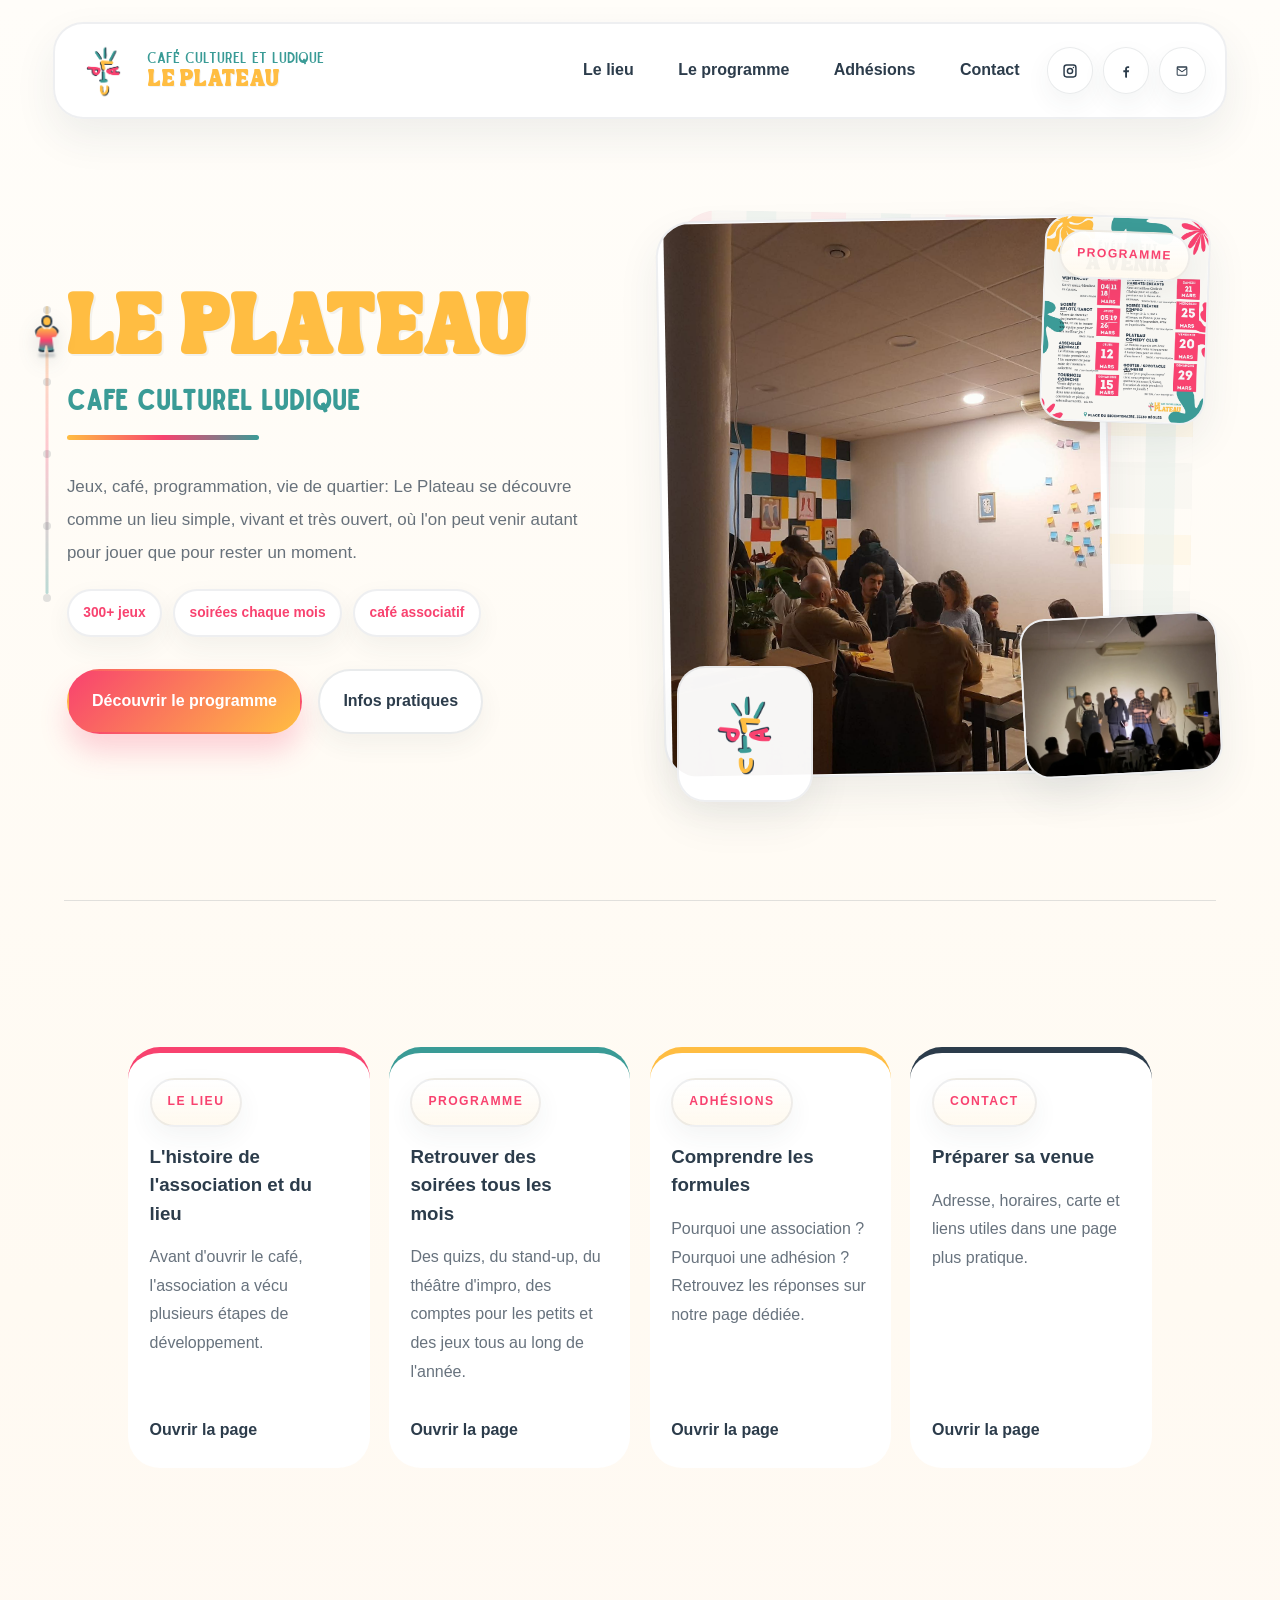
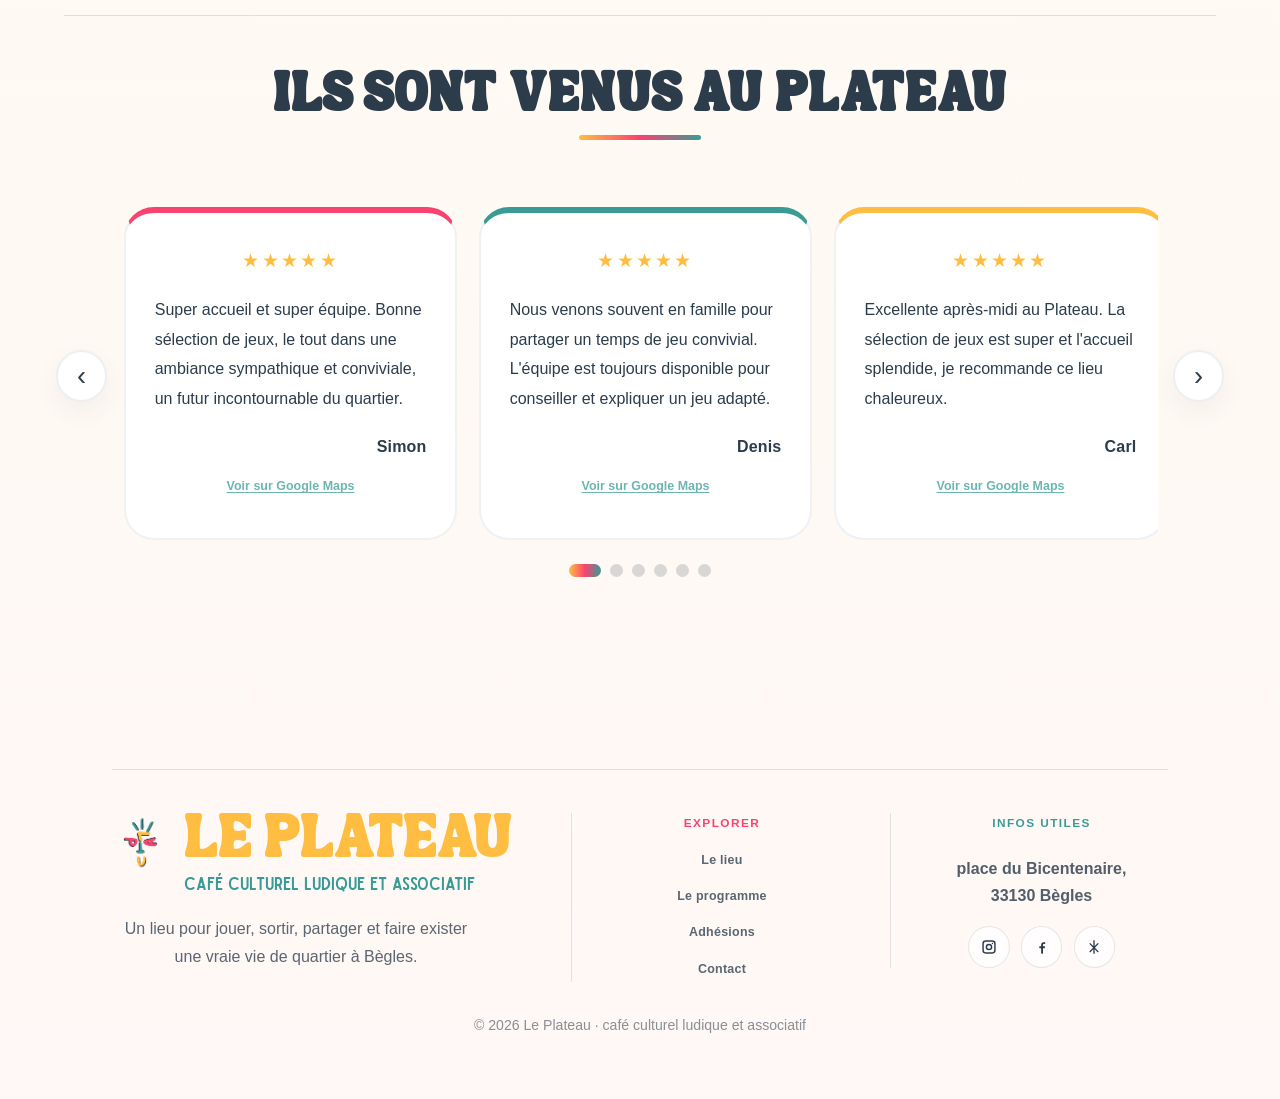
==== commit 9a30aebd: "final for publication" ====
--- a/index.html
+++ b/index.html
@@ -43,11 +43,6 @@
     </script>
 </head>
 <body data-page="home">
-    <div class="board-texture" aria-hidden="true"></div>
-    <div class="checker checker-a" aria-hidden="true"></div>
-    <div class="checker checker-b" aria-hidden="true"></div>
-    <div class="checker checker-c" aria-hidden="true"></div>
-
     <header class="site-header" id="top">
         <div class="shell">
             <nav class="nav" aria-label="Navigation principale">
@@ -108,7 +103,6 @@
         <section class="page-intro">
             <div class="shell page-intro-shell page-intro-shell-home">
                 <div class="page-intro-copy" data-reveal>
-                    <!-- <p class="section-chip">Bienvenue</p> -->
                     <h1 class="page-title page-title-home">
                         <span class="page-title-main">Le Plateau</span>
                         <span class="page-title-accent">cafe culturel ludique</span>
@@ -176,28 +170,28 @@
                 <div class="index-grid index-grid-home">
                     <article class="index-card tile-red" data-reveal>
                         <p class="card-label">Le lieu</p>
-                        <h3>Voir l'histoire et les photos</h3>
-                        <p>La frise du projet, puis le lieu tel qu'il prend vie aujourd'hui.</p>
+                        <h3>L'histoire de l'association et du lieu</h3>
+                        <p>Avant d'ouvrir le café, l'association a vécu plusieurs étapes de développement.</p>
                         <a class="index-link" href="lieu.html">Ouvrir la page</a>
                     </article>
 
                     <article class="index-card tile-blue" data-reveal data-reveal-delay="0.05s">
                         <p class="card-label">Programme</p>
-                        <h3>Retrouver les soirées du mois</h3>
-                        <p>L'affiche du moment, les formats réguliers et l'ambiance des soirées.</p>
+                        <h3>Retrouver des soirées tous les mois</h3>
+                        <p>Des quizs, du stand-up, du théâtre d'impro, des comptes pour les petits et des jeux tous au long de l'année.</p>
                         <a class="index-link" href="evenements.html">Ouvrir la page</a>
                     </article>
 
                     <article class="index-card tile-yellow" data-reveal data-reveal-delay="0.1s">
                         <p class="card-label">Adhésions</p>
                         <h3>Comprendre les formules</h3>
-                        <p>Les formules, puis une explication simple du fonctionnement associatif.</p>
+                        <p>Pourquoi une association ? Pourquoi une adhésion ? Retrouvez les réponses sur notre page dédiée.</p>
                         <a class="index-link" href="association.html">Ouvrir la page</a>
                     </article>
 
                     <article class="index-card tile-white" data-reveal data-reveal-delay="0.15s">
                         <p class="card-label">Contact</p>
-                        <h3>Préparer sa venue rapidement</h3>
+                        <h3>Préparer sa venue</h3>
                         <p>Adresse, horaires, carte et liens utiles dans une page plus pratique.</p>
                         <a class="index-link" href="contact.html">Ouvrir la page</a>
                     </article>
@@ -208,7 +202,6 @@
         <section class="section section-soft reviews-section" id="avis">
             <div class="shell">
                 <div class="section-head section-head-wide" data-reveal>
-                    <!-- <p class="section-chip">Avis</p> -->
                     <h2>Ils sont venus au Plateau</h2>
                 </div>
 
@@ -224,7 +217,7 @@
                                         et conviviale, un futur incontournable du quartier.
                                     </p>
                                     <strong>Simon</strong>
-                                    <a class="review-link" href="https://www.google.com/maps/search/?api=1&amp;query=Le+Plateau+caf%C3%A9+culturel+et+ludique+B%C3%A8gles" target="_blank" rel="noreferrer">Voir sur Google Maps</a>
+                                    <a class="review-link" href="https://maps.app.goo.gl/LturzXKQJ1eeEVHL6" target="_blank" rel="noreferrer">Voir sur Google Maps</a>
                                 </article>
 
                                 <article class="review-card carousel-slide review-blue">
@@ -234,7 +227,7 @@
                                         disponible pour conseiller et expliquer un jeu adapté.
                                     </p>
                                     <strong>Denis</strong>
-                                    <a class="review-link" href="https://www.google.com/maps/search/?api=1&amp;query=Le+Plateau+caf%C3%A9+culturel+et+ludique+B%C3%A8gles" target="_blank" rel="noreferrer">Voir sur Google Maps</a>
+                                    <a class="review-link" href="https://maps.app.goo.gl/s5LhZpMmgvrX2sNy5" target="_blank" rel="noreferrer">Voir sur Google Maps</a>
                                 </article>
 
                                 <article class="review-card carousel-slide review-yellow">
@@ -244,37 +237,37 @@
                                         je recommande ce lieu chaleureux.
                                     </p>
                                     <strong>Carl</strong>
-                                    <a class="review-link" href="https://www.google.com/maps/search/?api=1&amp;query=Le+Plateau+caf%C3%A9+culturel+et+ludique+B%C3%A8gles" target="_blank" rel="noreferrer">Voir sur Google Maps</a>
+                                    <a class="review-link" href="https://maps.app.goo.gl/ZRsD4rZzuRgT5hSD9" target="_blank" rel="noreferrer">Voir sur Google Maps</a>
                                 </article>
 
                                 <article class="review-card carousel-slide review-blue">
                                     <p class="review-stars" aria-label="5 étoiles">★★★★★</p>
                                     <p>
-                                        Lieu lumineux, programmation variée et vraie sensation de quartier. On peut venir pour une partie
-                                        rapide et finalement rester beaucoup plus longtemps.
-                                    </p>
-                                    <strong>Camille</strong>
-                                    <a class="review-link" href="https://www.google.com/maps/search/?api=1&amp;query=Le+Plateau+caf%C3%A9+culturel+et+ludique+B%C3%A8gles" target="_blank" rel="noreferrer">Voir sur Google Maps</a>
+                                        Super endroit pour partager un moment avec des amis ou en famille! Il y a une très grande sélection de jeux, il y en a pour tous les goûts.
+                                        Un énorme merci à Bastien et Fanny pour leur accueil au top : ils ont pris le temps de nous conseiller et de nous proposer des jeux parfaitement adaptés à ce qu’on recherchait.
+                                        Gros point fort du lieu aussi : la large programmation d’événements (stand-up, théâtre d’improvisation, soirées quiz, jeux de rôle, etc.), qui rend l’endroit encore plus vivant et convivial.
+                                        Je recommande fortement !
+                                    </p>
+                                    <strong>Dylan</strong>
+                                    <a class="review-link" href="https://maps.app.goo.gl/j36F3tZ4tYb2cGrq7" target="_blank" rel="noreferrer">Voir sur Google Maps</a>
                                 </article>
 
                                 <article class="review-card carousel-slide review-rose">
                                     <p class="review-stars" aria-label="5 étoiles">★★★★★</p>
                                     <p>
-                                        Très bonne découverte. Les jeux sont bien choisis, l'équipe prend le temps d'expliquer et
-                                        l'ambiance reste simple, joyeuse et pas du tout intimidante.
-                                    </p>
-                                    <strong>Julie</strong>
-                                    <a class="review-link" href="https://www.google.com/maps/search/?api=1&amp;query=Le+Plateau+caf%C3%A9+culturel+et+ludique+B%C3%A8gles" target="_blank" rel="noreferrer">Voir sur Google Maps</a>
+                                        Accueil bienveillante,  café chaleureux, pas cher, cosy, bon moment de détente et   beaucoup de jeux a faire.
+                                    </p>
+                                    <strong>Lana</strong>
+                                    <a class="review-link" href="https://maps.app.goo.gl/cJD9hAqhR4M8BDqs7" target="_blank" rel="noreferrer">Voir sur Google Maps</a>
                                 </article>
 
                                 <article class="review-card carousel-slide review-yellow">
                                     <p class="review-stars" aria-label="5 étoiles">★★★★★</p>
                                     <p>
-                                        On sent que le lieu grandit avec ses habitués. Il y a du choix, de la chaleur humaine et
-                                        toujours quelque chose à découvrir entre jeux, cartes et soirées.
-                                    </p>
-                                    <strong>Marion</strong>
-                                    <a class="review-link" href="https://www.google.com/maps/search/?api=1&amp;query=Le+Plateau+caf%C3%A9+culturel+et+ludique+B%C3%A8gles" target="_blank" rel="noreferrer">Voir sur Google Maps</a>
+                                        Super soirées, très bonne ambiance. Un café chaleureux !
+                                    </p>
+                                    <strong>Sarah</strong>
+                                    <a class="review-link" href="https://maps.app.goo.gl/BiH4HutrHc18k4dDA" target="_blank" rel="noreferrer">Voir sur Google Maps</a>
                                 </article>
                             </div>
                         </div>
@@ -342,7 +335,7 @@
             </div>
         </div>
 
-        <p class="footer-bottom">© <span id="year">2026</span> Le Plateau · version jeu de société</p>
+        <p class="footer-bottom">© <span id="year">2026</span> Le Plateau · café culturel ludique et associatif</p>
     </footer>
 </body>
 </html>
--- a/assets/css/main.css
+++ b/assets/css/main.css
@@ -109,49 +109,6 @@
     color: var(--ink);
 }
 
-.board-texture {
-    display: none;
-}
-
-.checker {
-    display: none;
-}
-
-.checker-a {
-    top: 7rem;
-    left: -3rem;
-    background-image:
-        linear-gradient(var(--red), var(--red)),
-        linear-gradient(var(--yellow), var(--yellow)),
-        linear-gradient(var(--blue), var(--blue)),
-        linear-gradient(var(--white), var(--white));
-    transform: rotate(-10deg);
-}
-
-.checker-b {
-    right: -3rem;
-    top: 24rem;
-    background-image:
-        linear-gradient(var(--yellow), var(--yellow)),
-        linear-gradient(var(--black), var(--black)),
-        linear-gradient(var(--white), var(--white)),
-        linear-gradient(var(--blue), var(--blue));
-    transform: rotate(10deg);
-}
-
-.checker-c {
-    left: 18%;
-    bottom: 6rem;
-    width: 8rem;
-    height: 8rem;
-    background-image:
-        linear-gradient(var(--white), var(--white)),
-        linear-gradient(var(--red), var(--red)),
-        linear-gradient(var(--yellow), var(--yellow)),
-        linear-gradient(var(--black), var(--black));
-    transform: rotate(8deg);
-}
-
 .shell {
     width: var(--shell);
     margin: 0 auto;
@@ -203,7 +160,6 @@
 }
 
 .brand-script,
-.hero-note,
 .footer-script {
     font-family: "Sailors", cursive;
 }
@@ -556,10 +512,6 @@
     height: auto;
 }
 
-.place-hero-tags {
-    margin-top: 1.45rem;
-}
-
 .place-hero-visual {
     position: relative;
     min-height: 44.6rem;
@@ -588,41 +540,6 @@
     background: #ffffff;
     box-shadow: var(--shadow-soft);
     transform: rotate(-4deg);
-}
-
-.page-panel-title {
-    color: var(--red);
-    font-size: 0.78rem;
-    font-weight: 900;
-    letter-spacing: 0.12em;
-    text-transform: uppercase;
-}
-
-.page-panel-list {
-    display: grid;
-    gap: 1.15rem;
-    margin-top: 1.3rem;
-}
-
-.page-panel-list div {
-    display: grid;
-    gap: 0.34rem;
-    padding-top: 1.15rem;
-    border-top: 1px solid rgba(44, 60, 75, 0.1);
-}
-
-.page-panel-list div:first-child {
-    padding-top: 0;
-    border-top: 0;
-}
-
-.page-panel-list strong {
-    color: var(--ink);
-    font-size: 1rem;
-}
-
-.page-panel-list span {
-    color: var(--ink-soft);
 }
 
 .section {
@@ -678,17 +595,6 @@
     box-shadow: var(--shadow-soft);
 }
 
-.section-chip {
-    display: none !important;
-}
-
-.hero-note {
-    margin: 1.1rem 0 0;
-    color: var(--red);
-    font-size: clamp(1rem, 1.7vw, 1.28rem);
-    line-height: 1.18;
-}
-
 h1 {
     margin-top: 0.4rem;
     color: var(--yellow);
@@ -700,19 +606,7 @@
     margin-top: 0.9rem;
 }
 
-.hero-small {
-    display: block;
-    font-size: clamp(0.82rem, 1.2vw, 0.98rem);
-}
-
-.hero-large {
-    display: block;
-    font-size: clamp(1.45rem, 3vw, 2.2rem);
-}
-
-.hero-text,
-.section-head p:last-child,
-.membership-copy p:last-child {
+.section-head p:last-child {
     margin-top: 1.7rem;
     font-size: 1.05rem;
     line-height: 1.98;
@@ -722,15 +616,6 @@
     max-width: 46rem;
 }
 
-.hero-text {
-    max-width: 32rem;
-    margin-top: 1.35rem;
-    font-size: 1.02rem;
-    line-height: 1.94;
-}
-
-.hero-actions,
-.report-actions,
 .page-actions {
     display: flex;
     flex-wrap: wrap;
@@ -819,70 +704,6 @@
 .button-secondary:focus-visible {
     background: rgba(58, 155, 150, 0.08);
     border-color: rgba(58, 155, 150, 0.16);
-}
-
-.player-row {
-    display: grid;
-    grid-template-columns: repeat(3, minmax(0, 1fr));
-    gap: 1rem;
-    margin-top: 1.7rem;
-}
-
-.player-card {
-    position: relative;
-    padding: 1.15rem 1rem 1rem 1.1rem;
-    border: 2px solid rgba(44, 60, 75, 0.08);
-    border-radius: 24px;
-    background: #ffffff;
-    box-shadow: var(--shadow-soft);
-}
-
-.player-card:nth-child(1) {
-    background: linear-gradient(180deg, var(--yellow-soft), rgba(255, 255, 255, 0.98));
-}
-
-.player-card:nth-child(2) {
-    background: linear-gradient(180deg, var(--red-soft), rgba(255, 255, 255, 0.98));
-}
-
-.player-card:nth-child(3) {
-    background: linear-gradient(180deg, var(--blue-soft), rgba(255, 255, 255, 0.98));
-}
-
-.player-card::before {
-    content: "";
-    position: absolute;
-    left: 0.9rem;
-    top: -0.82rem;
-    width: 1.55rem;
-    height: 1.55rem;
-    border-radius: 50%;
-    border: 4px solid #fff;
-}
-
-.pawn-red::before {
-    background: var(--red);
-}
-
-.pawn-yellow::before {
-    background: var(--yellow);
-}
-
-.pawn-blue::before {
-    background: var(--blue);
-}
-
-.player-card strong {
-    display: block;
-    font-weight: 900;
-    font-size: 1rem;
-}
-
-.player-card span {
-    display: block;
-    margin-top: 0.3rem;
-    font-size: 0.9rem;
-    line-height: 1.45;
 }
 
 .hero-board {
@@ -912,11 +733,9 @@
 .card-main,
 .card-mini,
 .memory-card,
-.reach-photo,
 .timeline-step,
 .tile-card,
-.membership-card,
-.contact-card {
+.membership-card {
     border: 2px solid rgba(44, 60, 75, 0.08);
     background: #ffffff;
     box-shadow: var(--shadow);
@@ -924,7 +743,6 @@
 
 .tile-card,
 .membership-card,
-.contact-card,
 .timeline-step,
 .card-main,
 .card-mini,
@@ -934,14 +752,12 @@
 
 .tile-card::after,
 .membership-card::after,
-.contact-card::after,
 .timeline-step::after {
     display: none;
 }
 
 .tile-card::before,
 .membership-card::before,
-.contact-card::before,
 .card-main::before,
 .card-mini::before,
 .memory-card::before {
@@ -1003,35 +819,10 @@
 .tile-photo img,
 .card-main img,
 .card-mini img,
-.memory-card img,
-.reach-photo img {
+.memory-card img {
     width: 100%;
     height: 100%;
     object-fit: cover;
-}
-
-.floating-token {
-    display: none;
-}
-
-.token-one {
-    left: 1rem;
-    bottom: 1rem;
-    background: var(--yellow);
-}
-
-.token-two {
-    right: 11rem;
-    bottom: 2rem;
-    background: rgba(58, 155, 150, 0.16);
-    animation-delay: -2.5s;
-}
-
-.token-three {
-    left: 3rem;
-    top: 1rem;
-    background: rgba(248, 66, 111, 0.12);
-    animation-delay: -5s;
 }
 
 .board-path {
@@ -1260,7 +1051,6 @@
     margin-inline: auto;
 }
 
-.section-head .section-chip,
 .section-head p:last-child {
     margin-inline: auto;
 }
@@ -1295,7 +1085,7 @@
 .index-card h3 {
     margin-top: 1.05rem;
     line-height: 1.5;
-    max-width: 14ch;
+    max-width: 16ch;
 }
 
 .index-card p:last-of-type {
@@ -1528,7 +1318,6 @@
     padding-top: 0.6rem;
 }
 
-.program-left .hero-actions,
 .program-left .page-actions {
     margin-top: 1.7rem;
     justify-content: flex-start;
@@ -1657,16 +1446,117 @@
 }
 
 .event-kinds .section-head h2 {
+    margin-top: 0.65rem;
     max-width: 22ch;
     font-size: clamp(0.98rem, 1.8vw, 1.34rem);
 }
 
+.program-overview {
+    max-width: 58rem;
+    display: grid;
+    gap: 1.5rem;
+    margin: 0 auto;
+}
+
+.program-overview-head {
+    display: grid;
+    gap: 0.8rem;
+    justify-items: center;
+    text-align: center;
+}
+
+.program-overview-title {
+    margin: 0;
+    max-width: none;
+    color: var(--ink);
+    font-family: "TanSongBird", serif;
+    font-size: clamp(1.08rem, 2.1vw, 1.58rem);
+    line-height: 1.72;
+    text-transform: uppercase;
+}
+
+.program-overview-title::after {
+    content: "";
+    display: block;
+    width: clamp(5rem, 10vw, 7rem);
+    height: 0.3rem;
+    margin: 0.65rem auto 0;
+    border-radius: 999px;
+    background: linear-gradient(90deg, var(--yellow), var(--red), var(--blue));
+}
+
+.program-overview-lead {
+    max-width: 52rem;
+    margin: 0 auto;
+    color: var(--ink);
+    font-size: 0.98rem;
+    line-height: 1.84;
+}
+
+.program-overview-tags {
+    display: flex;
+    flex-wrap: wrap;
+    justify-content: center;
+    gap: 0.8rem;
+    max-width: 52rem;
+    margin: 0 auto;
+}
+
+.program-overview-tags span {
+    padding: 0.78rem 1rem;
+    border-radius: 999px;
+    border: 2px solid rgba(44, 60, 75, 0.08);
+    background: rgba(255, 255, 255, 0.92);
+    box-shadow: var(--shadow-soft);
+    font-size: 0.88rem;
+    font-weight: 800;
+}
+
+.program-overview-tags span:nth-child(3n + 1) {
+    color: var(--yellow);
+}
+
+.program-overview-tags span:nth-child(3n + 2) {
+    color: var(--red);
+}
+
+.program-overview-tags span:nth-child(3n) {
+    color: var(--blue);
+}
+
+.program-overview-copy {
+    max-width: 52rem;
+    margin: 0 auto;
+    font-size: 1rem;
+    line-height: 1.9;
+    color: var(--ink);
+    text-align: center;
+    text-wrap: pretty;
+}
+
+.program-overview-note {
+    max-width: 50rem;
+    margin: 0 auto;
+    padding: 1.1rem 1.2rem;
+    border: 1px solid rgba(44, 60, 75, 0.08);
+    border-radius: 24px;
+    background: rgba(255, 255, 255, 0.82);
+    box-shadow: var(--shadow-soft);
+    color: var(--ink);
+    line-height: 1.82;
+    text-align: center;
+}
+
+.program-memory-carousel {
+    margin-top: 2rem;
+}
+
 .reviews-section {
     padding-top: 0.9rem;
 }
 
 .reviews-section .section-head {
-    margin-bottom: 3.2rem;
+    margin-bottom: 4rem;
 }
 
 .reviews-section .section-head h2 {
@@ -1674,7 +1564,7 @@
 }
 
 .reviews-carousel {
-    margin-top: 2.55rem;
+    margin-top: 3.1rem;
 }
 
 .review-card {
@@ -1690,7 +1580,7 @@
     border-top-width: 6px;
     border-radius: 30px;
     background: rgba(255, 255, 255, 0.98);
-    box-shadow: 0 16px 28px rgba(44, 60, 75, 0.08);
+    box-shadow: none;
 }
 
 .review-card::after {
@@ -1724,19 +1614,20 @@
 .review-stars {
     width: 100%;
     color: var(--yellow);
-    font-size: 1rem;
+    font-size: 1.2rem;
     letter-spacing: 0.12em;
+    text-align: center;
 }
 
 .review-card p:nth-child(2) {
     width: 100%;
     flex: 1 1 auto;
     margin-top: 1rem;
-    max-height: calc(1.86em * 6);
+    max-height: calc(1.86em * 4);
     overflow: hidden;
     display: -webkit-box;
     -webkit-box-orient: vertical;
-    -webkit-line-clamp: 6;
+    -webkit-line-clamp: 4;
     line-height: 1.86;
     color: var(--ink);
     text-overflow: ellipsis;
@@ -2071,7 +1962,16 @@
     margin-top: 3.2rem;
     padding: 4.2rem 2.4rem 2.35rem;
     text-align: center;
-    background: #ffffff;
+    border: 2px solid rgba(44, 60, 75, 0.08);
+    border-top: 10px solid var(--yellow);
+    background:
+        radial-gradient(circle at 14% 16%, rgba(255, 189, 66, 0.28), transparent 10rem),
+        radial-gradient(circle at 84% 18%, rgba(248, 66, 111, 0.18), transparent 9rem),
+        radial-gradient(circle at 52% 100%, rgba(58, 155, 150, 0.12), transparent 11rem),
+        linear-gradient(180deg, rgba(255, 255, 255, 0.99), rgba(255, 247, 236, 0.97));
+    box-shadow:
+        0 26px 48px rgba(44, 60, 75, 0.14),
+        0 10px 24px rgba(255, 189, 66, 0.16);
 }
 
 .history-finale::before {
@@ -2091,25 +1991,36 @@
 
 .history-finale .step-date {
     padding-left: 0;
+    color: var(--red);
+}
+
+.history-finale h3 {
+    color: var(--red);
+    text-shadow: 0 2px 0 rgba(255, 255, 255, 0.85);
+}
+
+.history-finale p {
+    max-width: 41rem;
+    margin-inline: auto;
 }
 
 .history-photo-cluster {
     position: absolute;
-    top: -1.25rem;
-    right: -5.15rem;
-    width: 13rem;
-    height: 12.6rem;
+    top: -1.6rem;
+    right: -6.15rem;
+    width: 15.2rem;
+    height: 14.8rem;
 }
 
 .history-left .history-photo-cluster {
     right: auto;
-    left: -5.15rem;
+    left: -6.15rem;
 }
 
 .history-photo {
     position: absolute;
     display: block;
-    width: 6.7rem;
+    width: 9rem;
     margin-top: 0;
     padding: 0;
     line-height: 0;
@@ -2123,50 +2034,75 @@
 
 .history-photo-slot-a {
     top: -0.15rem;
-    right: -0.55rem;
+    right: -0.25rem;
     transform: rotate(6deg);
 }
 
 .history-photo-slot-b {
-    right: 1.2rem;
-    top: 11.45rem;
+    right: 1.7rem;
+    top: 18rem;
     transform: rotate(-7deg);
 }
 
 .history-photo-slot-c {
-    top: 3.35rem;
-    right: 2.25rem;
+    top: 12rem;
+    right: 1.3rem;
     transform: rotate(4deg);
 }
 
 .history-photo-slot-d {
-    right: -0.7rem;
-    bottom: 2rem;
+    right: -0.2rem;
+    bottom: 2.5rem;
     transform: rotate(-5deg);
 }
 
 .history-left .history-photo-slot-a {
     right: auto;
-    left: -0.55rem;
+    left: -0.25rem;
     transform: rotate(-6deg);
 }
 
 .history-left .history-photo-slot-b {
     right: auto;
-    left: 4.6rem;
+    left: 3rem;
     transform: rotate(7deg);
 }
 
 .history-left .history-photo-slot-c {
     right: auto;
-    left: 2.25rem;
+    left: 2rem;
     transform: rotate(-4deg);
 }
 
 .history-left .history-photo-slot-d {
     right: auto;
-    left: -0.7rem;
+    left: -0.2rem;
     transform: rotate(5deg);
+}
+
+.history-step-law .history-photo-cluster {
+    top: 0.9rem;
+    left: auto;
+    right: 0.6rem;
+    width: 11rem;
+    height: 10.6rem;
+}
+
+.history-step-law .history-photo-slot-e {
+    top: 4rem;
+    right: 17rem;
+    left: auto;
+    transform: rotate(4deg);
+}
+
+.history-step-law .history-photo img {
+    object-fit: contain;
+}
+
+.history-photo-plain {
+    border: 0;
+    box-shadow: none;
+    background: transparent;
 }
 
 .history-photo-placeholder {
@@ -2189,6 +2125,46 @@
     font-weight: 700;
 }
 
+.history-step-list {
+    display: grid;
+    gap: 0.7rem;
+    margin: 1rem 0 0;
+    padding: 0;
+    list-style: none;
+}
+
+.history-step-list li {
+    position: relative;
+    padding-left: 1rem;
+    color: var(--ink-soft);
+    line-height: 1.74;
+}
+
+.history-step-list li::before {
+    content: "";
+    position: absolute;
+    left: 0;
+    top: 0.72rem;
+    width: 0.42rem;
+    height: 0.42rem;
+    border-radius: 50%;
+    background: var(--red);
+}
+
+.history-step-list strong {
+    color: var(--ink);
+}
+
+.history-left .history-step-list li {
+    padding-left: 0;
+    padding-right: 1rem;
+}
+
+.history-left .history-step-list li::before {
+    left: auto;
+    right: 0;
+}
+
 .history-step p:last-child {
     max-width: 17.2rem;
 }
@@ -2204,8 +2180,8 @@
 .history-opening-photos {
     display: grid;
     grid-template-columns: repeat(3, minmax(0, 1fr));
-    gap: 1.1rem;
-    margin-top: 1.35rem;
+    gap: 1.25rem;
+    margin-top: 1.65rem;
 }
 
 .history-opening-photos .history-photo {
@@ -2217,11 +2193,21 @@
 }
 
 .history-opening-photos .history-photo:nth-child(1) {
-    transform: rotate(-4deg);
+    transform: rotate(-8deg) translateY(0.15rem);
 }
 
 .history-opening-photos .history-photo:nth-child(2) {
-    transform: rotate(4deg);
+    transform: rotate(6deg) translateY(-0.15rem);
+}
+
+.history-opening-photos .history-photo:nth-child(3) {
+    transform: rotate(-3deg) translateY(0.2rem);
+}
+
+.history-opening-photos .history-photo {
+    box-shadow:
+        0 18px 30px rgba(44, 60, 75, 0.14),
+        0 8px 18px rgba(255, 189, 66, 0.12);
 }
 
 .history-after-note {
@@ -2301,7 +2287,7 @@
     grid-template-columns: repeat(3, minmax(0, 1fr));
     gap: 1.15rem;
     margin-top: 1.1rem;
-    margin-bottom: 1.1rem;
+    margin-bottom: 2rem;
     align-items: stretch;
 }
 
@@ -2437,7 +2423,10 @@
 }
 
 .history-archive-photo {
+    display: block;
     width: 100%;
+    height: 100%;
+    aspect-ratio: 1 / 1;
     padding: 0;
     line-height: 0;
     overflow: hidden;
@@ -2445,14 +2434,11 @@
 }
 
 .history-archive-photo img {
+    display: block;
     width: 100%;
+    height: 100%;
     aspect-ratio: 1 / 1;
     object-fit: cover;
-}
-
-.history-archive-carousel .history-archive-photo:nth-child(2) img,
-.history-archive-carousel .history-archive-photo:nth-child(5) img {
-    aspect-ratio: 0.88 / 1;
 }
 
 .place-gallery {
@@ -2510,27 +2496,9 @@
     object-fit: cover;
 }
 
-.report-actions {
-    margin-top: 1.5rem;
-}
-
-.membership-layout {
-    display: grid;
-    grid-template-columns: minmax(0, 1.02fr) minmax(0, 0.98fr);
-    gap: 2.4rem;
-    align-items: start;
-}
-
-.membership-text {
-    max-width: 34rem;
-    margin-top: 1.8rem;
-    font-size: 1rem;
-    line-height: 1.92;
-}
-
 .membership-support {
     min-height: 100%;
-    padding: 1.9rem 1.95rem 2rem;
+    padding: 1.9rem 2.2rem 2rem;
     border-radius: 34px;
     border: 2px solid rgba(44, 60, 75, 0.08);
     background: linear-gradient(180deg, rgba(255, 255, 255, 0.98), rgba(255, 250, 244, 0.98));
@@ -2554,47 +2522,67 @@
     margin-top: 1rem;
     font-size: 1.15rem;
     line-height: 1.4;
+    text-align: center;
+}
+
+.membership-support .card-label {
+    text-align: center;
+}
+
+.membership-explainer-top {
+    display: grid;
+    gap: 1.2rem;
+    max-width: 52rem;
+    margin: 0 auto;
+}
+
+.membership-explainer-intro {
+    display: grid;
+    gap: 1rem;
+    max-width: none;
+    margin: 0;
+    padding: 1.35rem 1.45rem;
+    border: 1px solid rgba(44, 60, 75, 0.08);
+    border-radius: 28px;
+    background: linear-gradient(180deg, rgba(255, 255, 255, 0.96), rgba(255, 250, 244, 0.94));
+    box-shadow: var(--shadow-soft);
+}
+
+.membership-explainer-intro p {
+    color: var(--ink);
+    line-height: 1.82;
 }
 
 .membership-support-list {
     display: grid;
-    gap: 1rem;
+    gap: 0.8rem;
     margin-top: 1.3rem;
-}
-
-.membership-support-list p {
-    padding-top: 1.1rem;
-    border-top: 1px solid rgba(44, 60, 75, 0.1);
-}
-
-.membership-support-list p:first-child {
-    padding-top: 0;
-    border-top: 0;
+    padding: 0;
+    list-style: none;
+}
+
+.membership-support-list li {
+    position: relative;
+    padding-left: 1rem;
+    color: var(--ink-soft);
+    line-height: 1.76;
+}
+
+.membership-support-list li::before {
+    content: "";
+    position: absolute;
+    left: 0;
+    top: 0.72rem;
+    width: 0.42rem;
+    height: 0.42rem;
+    border-radius: 50%;
+    background: var(--red);
 }
 
 .membership-pricing {
     display: grid;
     gap: 2.8rem;
     margin-top: 0;
-}
-
-.membership-pillars {
-    display: grid;
-    grid-template-columns: repeat(3, minmax(0, 1fr));
-    gap: 1.4rem;
-}
-
-.membership-pillar {
-    padding: 1.35rem 1.25rem;
-    border: 1px solid rgba(44, 60, 75, 0.08);
-    border-radius: 26px;
-    background: rgba(255, 255, 255, 0.82);
-    box-shadow: var(--shadow-soft);
-}
-
-.membership-pillar p:last-child {
-    margin-top: 0.85rem;
-    line-height: 1.74;
 }
 
 .membership-cards {
@@ -2613,25 +2601,6 @@
     padding: 1.05rem 0.95rem 0.95rem;
     border-radius: 22px;
     overflow: visible;
-}
-
-.membership-shadow-red::after,
-.membership-shadow-blue::after {
-    display: none;
-}
-
-.membership-shadow-red::after {
-    right: -0.45rem;
-    border-radius: 18px;
-    background: rgba(248, 66, 111, 0.2);
-    transform: rotate(-6deg);
-}
-
-.membership-shadow-blue::after {
-    left: -0.45rem;
-    border-radius: 18px;
-    background: rgba(58, 155, 150, 0.2);
-    transform: rotate(5deg);
 }
 
 .membership-shadow-red {
@@ -2731,12 +2700,6 @@
     line-height: 1.56;
 }
 
-.card-special {
-    grid-column: 1 / -1;
-    background: #ffffff;
-    border-top: 6px solid var(--ink);
-}
-
 .membership-explainer {
     --stack-divider-gap: clamp(3.1rem, 5vw, 4rem);
     display: grid;
@@ -2752,7 +2715,9 @@
 .membership-explainer-grid {
     display: grid;
     grid-template-columns: repeat(3, minmax(0, 1fr));
-    gap: 1.8rem;
+    gap: 2rem;
+    width: min(100%, 60rem);
+    margin: 0 auto;
 }
 
 .membership-explainer-grid .membership-note {
@@ -2789,13 +2754,6 @@
     margin-bottom: 0;
 }
 
-.contact-sheet-layout {
-    display: grid;
-    grid-template-columns: minmax(0, 1.08fr) minmax(0, 0.92fr);
-    gap: 2.8rem;
-    align-items: stretch;
-}
-
 .contact-sheet.stack-divider {
     --stack-divider-gap: clamp(3.1rem, 5vw, 4rem);
 }
@@ -2859,6 +2817,11 @@
     font-size: 1rem;
     line-height: 1.76;
     max-width: 29rem;
+}
+
+.contact-sheet-block:first-child .contact-sheet-text {
+    margin-inline: auto;
+    text-align: center;
 }
 
 .contact-links-block {
@@ -2890,15 +2853,10 @@
     padding: 1rem 0.95rem;
 }
 
-.contact-map-card {
-    margin-top: 0;
-}
-
-.contact-hero-photo-card,
-.contact-hero-map-card {
+.contact-hero-photo-card {
     overflow: hidden;
     min-height: 100%;
-    border: 2px solid rgba(44, 60, 75, 0.08);
+    border: 0;
     border-radius: 36px;
     background: #ffffff;
     box-shadow: var(--shadow);
@@ -2908,6 +2866,7 @@
     width: 100%;
     height: 100%;
     padding: 0;
+    border: 0;
     line-height: 0;
     background: transparent;
 }
@@ -2929,89 +2888,19 @@
     border-radius: 18px;
 }
 
-.contact-hero-map-card iframe {
-    display: block;
-    width: 100%;
-    min-height: 29rem;
-    border: 0;
-}
-
-.contact-sheet-single {
-    max-width: 58rem;
-    margin: 0 auto;
-}
-
-.reach-layout {
-    display: grid;
-    grid-template-columns: 1fr;
-    gap: 2.6rem;
-    margin-top: 0;
-}
-
-.reach-layout-info {
-    align-items: start;
-}
-
-.reach-info-grid {
-    display: grid;
-    grid-template-columns: repeat(2, minmax(0, 1fr));
-    gap: 2rem 2.2rem;
-}
-
-.contact-column,
-.side-column {
-    display: grid;
-    gap: 1.6rem;
-}
-
-.contact-card,
-.reach-photo,
-.reach-map {
-    border-radius: 32px;
-}
-
-.contact-card {
-    display: flex;
-    flex-direction: column;
-    align-items: flex-start;
-    justify-content: flex-start;
-    min-height: 100%;
-    padding: 1.85rem 1.75rem;
-}
-
-.contact-card > span {
-    display: block;
-    margin-bottom: 0.75rem;
-    color: var(--red);
-    font-size: 0.76rem;
-    font-weight: 900;
-    letter-spacing: 0.08em;
-    text-transform: uppercase;
-}
-
-.contact-card p {
-    max-width: none;
-    font-size: 0.97rem;
-    line-height: 1.78;
-}
-
-.contact-card-compact {
-    padding: 1.45rem 1.3rem;
-}
-
-.contact-card-compact p {
-    max-width: 18rem;
-    line-height: 1.62;
-}
-
 body[data-page="contact"] .page-intro-shell {
     grid-template-columns: minmax(0, 0.92fr) minmax(0, 1.08fr);
     gap: 3rem;
 }
 
+body[data-page="contact"] .contact-sheet-title {
+    width: 100%;
+    text-align: center;
+}
+
 body[data-page="adhesions"] .page-intro-shell {
     grid-template-columns: minmax(0, 1fr) minmax(0, 1fr);
-    align-items: stretch;
+    align-items: center;
 }
 
 body[data-page="adhesions"] .page-intro-copy,
@@ -3019,9 +2908,24 @@
     max-width: none;
 }
 
+body[data-page="adhesions"] .page-intro-copy {
+    align-self: center;
+}
+
 body[data-page="adhesions"] .page-intro-panel {
-    height: 100%;
     padding: 2.45rem 2.35rem;
+}
+
+body[data-page="adhesions"] .membership-explainer-top .section-head {
+    max-width: 60rem;
+}
+
+body[data-page="adhesions"] .membership-explainer-top .section-head p:last-child {
+    max-width: 60rem;
+}
+
+body[data-page="lieu"] #projet-associatif .membership-explainer {
+    margin-top: 0;
 }
 
 body[data-page="lieu"] #histoire.section {
@@ -3040,32 +2944,8 @@
     padding-top: clamp(3.5rem, 6vw, 4.7rem);
 }
 
-body[data-page="contact"] .reach-info-grid {
-    justify-content: space-between;
-}
-
-body[data-page="contact"] .contact-card {
-    min-height: 0;
-}
-
-body[data-page="contact"] .contact-card-compact {
-    padding: 1.7rem 1.45rem;
-}
-
-body[data-page="contact"] .reach-map {
-    margin-top: 0.4rem;
-}
-
-body[data-page="contact"] .contact-map-card {
-    margin-top: 0;
-}
-
 body[data-page="lieu"] .page-intro-shell {
     grid-template-columns: minmax(0, 0.78fr) minmax(0, 1.22fr);
-}
-
-body:not([data-page="home"]) .page-intro .section-chip {
-    display: none;
 }
 
 body:not([data-page="home"]) .page-intro-copy {
@@ -3082,55 +2962,6 @@
 body:not([data-page="home"]) .page-actions,
 body:not([data-page="home"]) .event-tags {
     justify-content: center;
-}
-
-body[data-page="programme"] .page-intro-copy {
-    text-align: center;
-    margin-inline: auto;
-}
-
-body[data-page="programme"] .page-title,
-body[data-page="programme"] .page-lead {
-    margin-inline: auto;
-}
-
-body[data-page="programme"] .page-title::after {
-    margin-inline: auto;
-}
-
-body[data-page="programme"] .event-tags,
-body[data-page="programme"] .page-actions {
-    justify-content: center;
-}
-
-.reach-quick-grid {
-    display: grid;
-    grid-template-columns: repeat(3, minmax(0, 1fr));
-    gap: 1.75rem;
-}
-
-.contact-card-mini {
-    min-height: 0;
-    padding: 1.35rem 1.25rem 1.25rem;
-}
-
-.contact-card-mini p {
-    max-width: none;
-    line-height: 1.72;
-}
-
-.reach-detail-grid {
-    display: grid;
-    grid-template-columns: minmax(0, 0.9fr) minmax(0, 1.1fr);
-    gap: 2rem;
-    margin-top: 2.5rem;
-    align-items: start;
-}
-
-.reach-hours-card,
-.reach-links-card {
-    min-height: 100%;
-    padding: 2rem 1.8rem;
 }
 
 .contact-link-stack {
@@ -3171,25 +3002,6 @@
     box-shadow: 0 16px 28px rgba(44, 60, 75, 0.1);
 }
 
-.reach-map-wide {
-    margin-top: 2.8rem;
-}
-
-.reach-map-wide iframe {
-    min-height: 30rem;
-}
-
-.contact-card a {
-    display: inline-block;
-    margin-top: 0.65rem;
-    font-weight: 900;
-    transition: transform var(--transition), color var(--transition);
-}
-
-.contact-card a + a {
-    margin-top: 1rem;
-}
-
 a.contact-link-pill {
     display: flex;
     margin-top: 0;
@@ -3214,12 +3026,6 @@
     color: var(--blue);
 }
 
-.reach-intro {
-    width: 100%;
-    max-width: none;
-    margin-bottom: 1.35rem;
-}
-
 .hours-list {
     margin: 1.05rem 0 0;
     padding: 0;
@@ -3264,48 +3070,6 @@
     color: var(--ink);
 }
 
-.social-row {
-    display: flex;
-    flex-wrap: wrap;
-    gap: 0.8rem;
-    margin-top: 1.1rem;
-}
-
-.social-row a {
-    margin-top: 0;
-    width: 3.1rem;
-    height: 3.1rem;
-    padding: 0;
-    border-radius: 50%;
-    background: #ffffff;
-    border: 2px solid rgba(44, 60, 75, 0.08);
-    display: inline-flex;
-    align-items: center;
-    justify-content: center;
-    font-weight: 800;
-    transition: transform var(--transition), background-color var(--transition), box-shadow var(--transition);
-}
-
-.social-row a:nth-child(1) {
-    background: #ffffff;
-}
-
-.social-row a:nth-child(2) {
-    background: #ffffff;
-}
-
-.social-row a:hover,
-.social-row a:focus-visible,
-.contact-card a:hover,
-.contact-card a:focus-visible {
-    transform: translateY(-2px);
-}
-
-.reach-photo {
-    overflow: hidden;
-    min-height: 100%;
-}
-
 .social-icon {
     display: inline-flex;
     width: 1.1rem;
@@ -3317,23 +3081,6 @@
     width: 100%;
     height: 100%;
     fill: currentColor;
-}
-
-.reach-map {
-    overflow: hidden;
-    min-height: 100%;
-    box-shadow: 0 28px 54px rgba(44, 60, 75, 0.12);
-}
-
-.reach-map iframe {
-    display: block;
-    width: 100%;
-    min-height: 26rem;
-    border: 0;
-}
-
-.reach-map.reach-map-wide iframe {
-    min-height: 26rem;
 }
 
 .site-footer {
@@ -3380,16 +3127,6 @@
     line-height: 1.12;
 }
 
-.footer-script-prefix {
-    display: inline-block;
-    margin-right: 0.22rem;
-    color: var(--blue);
-    font-family: "TanSongBird", serif;
-    font-size: 0.8em;
-    letter-spacing: 0.08em;
-    text-transform: uppercase;
-}
-
 .footer-title {
     grid-column: 2;
     grid-row: 1;
@@ -3406,6 +3143,7 @@
     max-width: 23rem;
     color: rgba(44, 60, 75, 0.78);
     line-height: 1.78;
+    text-align: center;
 }
 
 .footer-links {
@@ -3652,9 +3390,7 @@
     .page-intro-shell,
     .hero-grid,
     .program-grid,
-    .membership-grid,
-    .membership-layout,
-    .reach-layout {
+    .membership-grid {
         grid-template-columns: 1fr;
     }
 
@@ -3727,47 +3463,18 @@
         grid-template-columns: repeat(2, minmax(0, 1fr));
     }
 
-    .membership-pillars {
-        grid-template-columns: repeat(2, minmax(0, 1fr));
-    }
-
     .hero-photo-side {
         width: 10.8rem;
         height: 8.8rem;
     }
 
-    .reach-info-grid {
-        grid-template-columns: minmax(0, 1.12fr) minmax(0, 0.88fr);
-    }
-
-    .reach-detail-grid {
-        grid-template-columns: 1fr;
-    }
-
-    .contact-sheet-layout {
-        grid-template-columns: 1fr;
-    }
-
     .contact-sheet {
         grid-template-columns: 1fr;
     }
 
-.contact-sheet-split .contact-sheet-block:nth-child(1) {
-    grid-column: auto;
-}
-
-.contact-sheet-map {
-    grid-column: 1 / -1;
-    padding: 1rem;
-}
-
-.contact-sheet-map iframe {
-    display: block;
-    width: 100%;
-    min-height: 25rem;
-    border: 0;
-    border-radius: 18px;
-}
+    .contact-sheet-split .contact-sheet-block:nth-child(1) {
+        grid-column: auto;
+    }
 
     .carousel-slide {
         flex-basis: calc((100% - 1rem) / 2);
@@ -3819,7 +3526,6 @@
         text-align: center;
     }
 
-    .player-row,
     .path-track,
     .tile-grid {
         grid-template-columns: 1fr;
@@ -3835,10 +3541,6 @@
 
     .path-pawn-anchor {
         transition-duration: 360ms;
-    }
-
-    .card-special {
-        grid-column: auto;
     }
 
     .index-grid,
@@ -3846,8 +3548,7 @@
     .place-gallery,
     .place-notes,
     .membership-cards,
-    .membership-explainer-grid,
-    .membership-pillars {
+    .membership-explainer-grid {
         grid-template-columns: 1fr;
     }
 
@@ -3856,8 +3557,7 @@
     }
 
     .index-photo-strip,
-    .index-photo-strip-wide,
-    .reach-quick-grid {
+    .index-photo-strip-wide {
         grid-template-columns: repeat(2, minmax(0, 1fr));
     }
 
@@ -3969,14 +3669,6 @@
         right: 3.2rem;
     }
 
-    .place-hero-note-card {
-        position: relative;
-        left: auto;
-        bottom: auto;
-        max-width: none;
-        margin: 1rem 0 0;
-    }
-
     .history-opening-photos,
     .history-after-strip {
         grid-template-columns: 1fr;
@@ -3992,23 +3684,6 @@
 
     body[data-page="contact"] .page-intro-shell,
     body[data-page="lieu"] .page-intro-shell {
-        grid-template-columns: 1fr;
-    }
-
-    .reach-info-grid {
-        grid-template-columns: 1fr;
-    }
-
-    .reach-detail-grid {
-        grid-template-columns: 1fr;
-    }
-
-    .contact-column,
-    .side-column {
-        gap: 1.1rem;
-    }
-
-    .contact-sheet-layout {
         grid-template-columns: 1fr;
     }
 
@@ -4209,10 +3884,6 @@
         width: 1.35rem;
     }
 
-    .social-row {
-        gap: 0.55rem;
-    }
-
     .section-head,
     .editorial-note {
         margin-bottom: 2.2rem;
@@ -4230,8 +3901,6 @@
     .event-kind,
     .place-note,
     .membership-card,
-    .contact-card-compact,
-    .contact-card-mini,
     .review-card {
         padding: 1.3rem 1.15rem;
     }
@@ -4249,18 +3918,8 @@
     }
 
     .index-photo-strip,
-    .index-photo-strip-wide,
-    .reach-quick-grid {
+    .index-photo-strip-wide {
         grid-template-columns: 1fr;
-    }
-
-    .reach-hours-card,
-    .reach-links-card {
-        padding: 1.6rem 1.3rem;
-    }
-
-    .reach-map iframe {
-        min-height: 25rem;
     }
 }
 
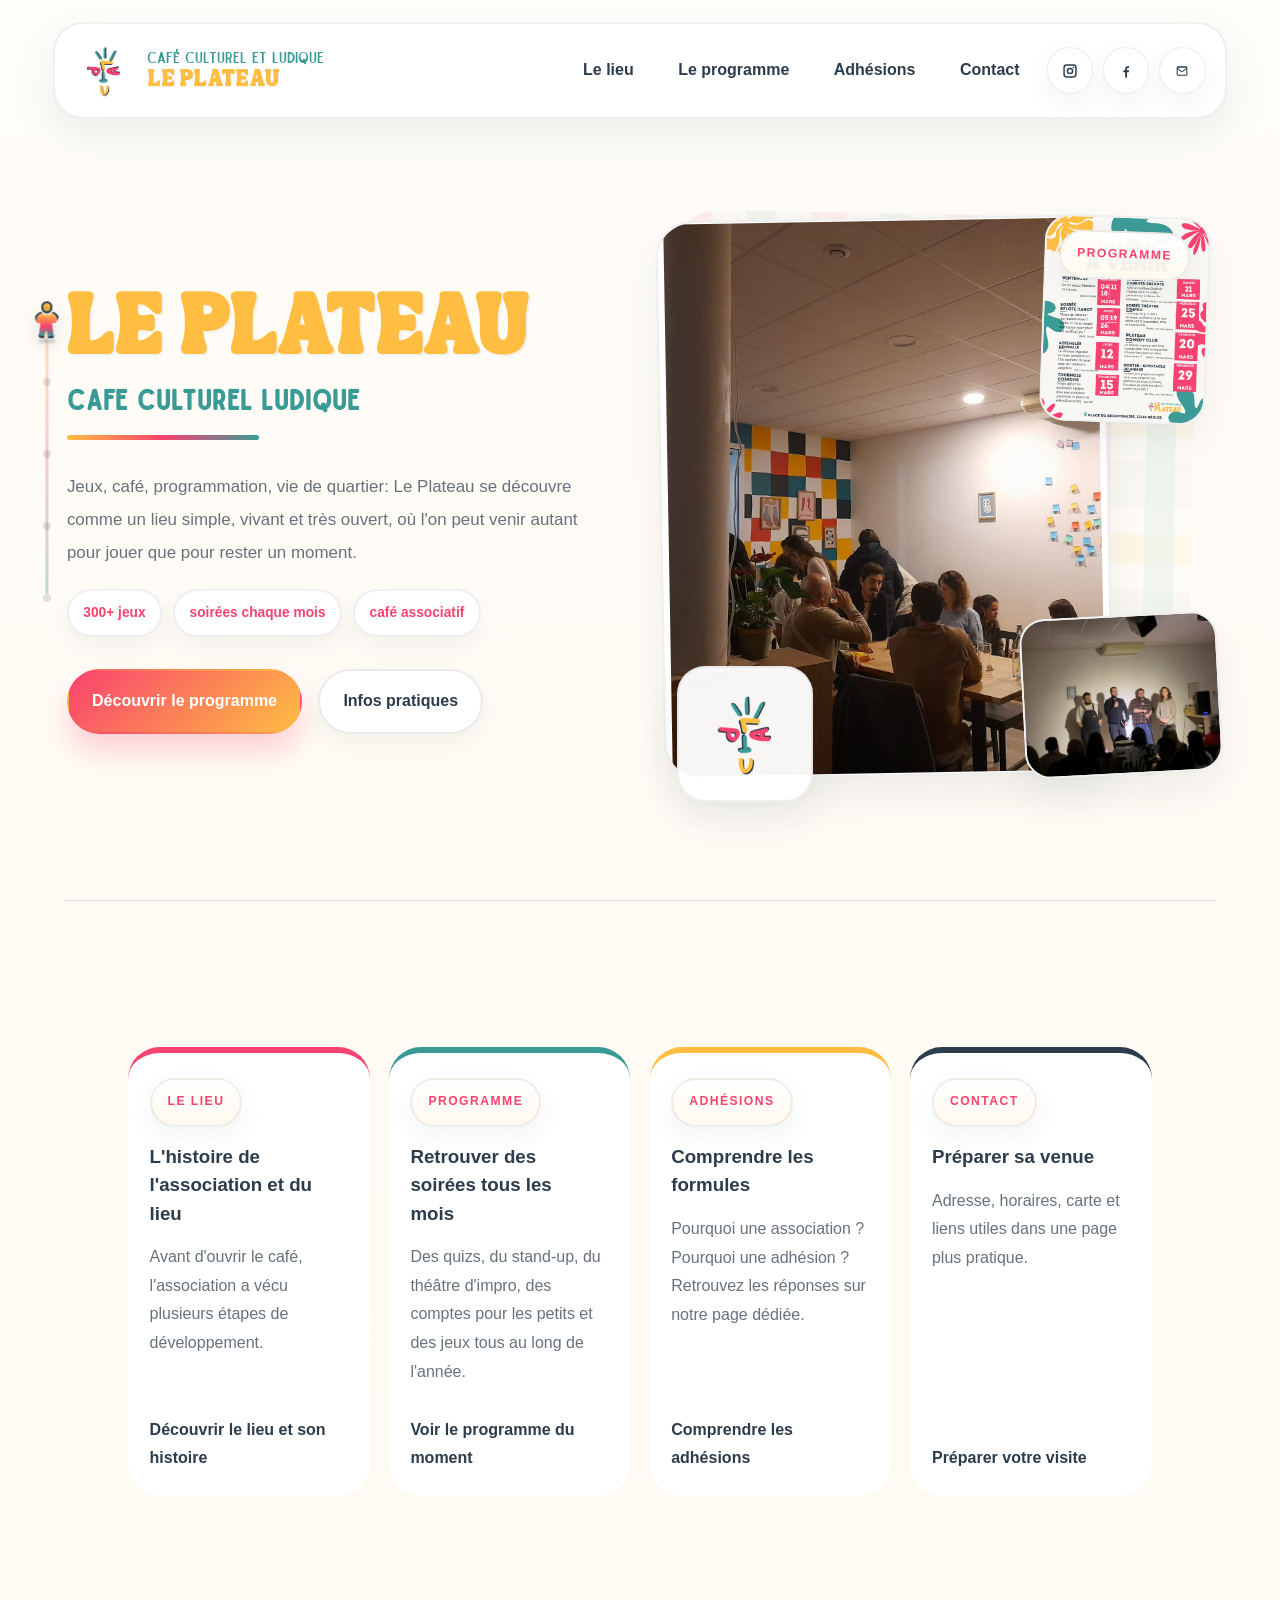
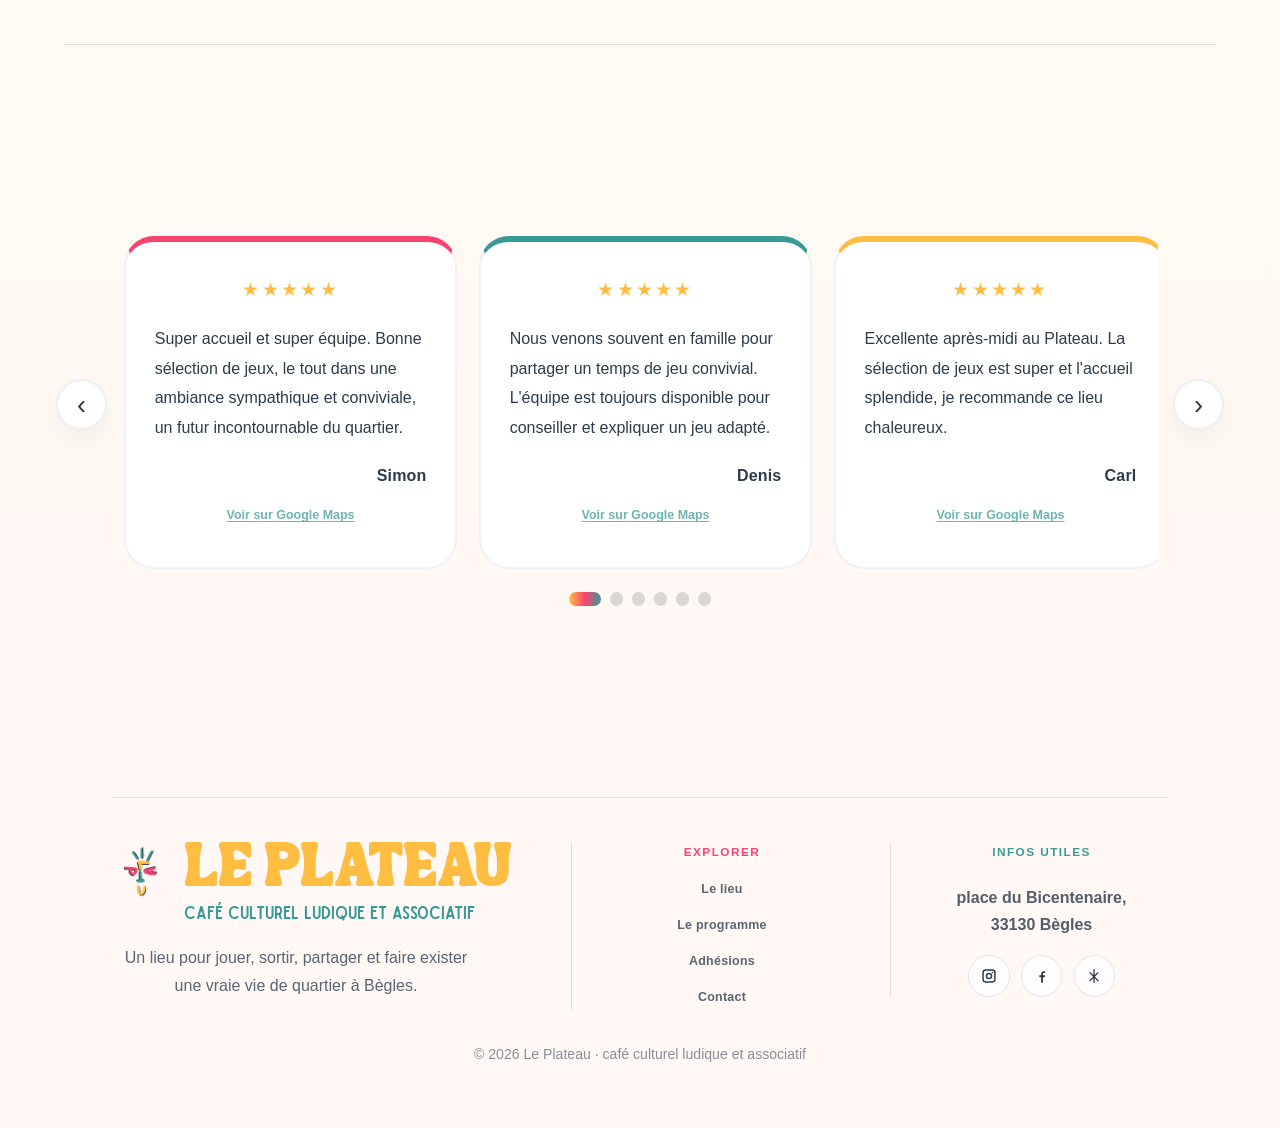
==== commit 0e817c26: "ref" ====
--- a/index.html
+++ b/index.html
@@ -8,14 +8,27 @@
         name="description"
         content="Le Plateau à Bègles : un café culturel et ludique avec jeux, programme mensuel, vie associative et infos pratiques pour venir."
     >
+    <meta name="robots" content="index, follow">
     <meta name="theme-color" content="#2c3c4b">
     <meta property="og:title" content="Le Plateau | Café culturel et ludique à Bègles">
     <meta
         property="og:description"
-        content="Une version du site inspirée des jeux de société, du damier du café et de l'énergie collective du Plateau."
+        content="Le Plateau à Bègles : un café culturel et ludique avec jeux, programme mensuel, vie associative et infos pratiques pour venir."
     >
+    <meta property="og:site_name" content="Le Plateau">
+    <meta property="og:locale" content="fr_FR">
     <meta property="og:type" content="website">
-    <meta property="og:image" content="assets/images/logo/LePlateau.png">
+    <meta property="og:url" content="https://leplateau-ludique.fr/">
+    <meta property="og:image" content="https://leplateau-ludique.fr/assets/images/logo/LePlateau.png">
+    <meta property="og:image:alt" content="Logo du café culturel et ludique Le Plateau à Bègles">
+    <meta name="twitter:card" content="summary_large_image">
+    <meta name="twitter:title" content="Le Plateau | Café culturel et ludique à Bègles">
+    <meta
+        name="twitter:description"
+        content="Le Plateau à Bègles : un café culturel et ludique avec jeux, programme mensuel, vie associative et infos pratiques pour venir."
+    >
+    <meta name="twitter:image" content="https://leplateau-ludique.fr/assets/images/logo/LePlateau.png">
+    <link rel="canonical" href="https://leplateau-ludique.fr/">
     <link rel="icon" type="image/png" href="assets/images/logo/logo.png">
     <link rel="stylesheet" href="assets/css/main.css">
     <script src="assets/js/main.js" defer></script>
@@ -23,10 +36,12 @@
         {
             "@context": "https://schema.org",
             "@type": "CafeOrCoffeeShop",
+            "@id": "https://leplateau-ludique.fr/#place",
             "name": "Le Plateau",
-            "description": "Café culturel et ludique associatif à Bègles.",
-            "image": "assets/images/logo/LePlateau.png",
-            "email": "Leplateau.ccla@outlook.com",
+            "description": "Café culturel ludique et associatif à Bègles.",
+            "url": "https://leplateau-ludique.fr/",
+            "image": "https://leplateau-ludique.fr/assets/images/logo/LePlateau.png",
+            "email": "mailto:leplateau.ccla@outlook.com",
             "address": {
                 "@type": "PostalAddress",
                 "streetAddress": "Place du Bicentenaire",
@@ -34,6 +49,45 @@
                 "postalCode": "33130",
                 "addressCountry": "FR"
             },
+            "hasMap": "https://maps.google.com/?q=Place+du+Bicentenaire+33130+B%C3%A8gles",
+            "openingHoursSpecification": [
+                {
+                    "@type": "OpeningHoursSpecification",
+                    "dayOfWeek": "Wednesday",
+                    "opens": "15:00",
+                    "closes": "23:00"
+                },
+                {
+                    "@type": "OpeningHoursSpecification",
+                    "dayOfWeek": "Thursday",
+                    "opens": "16:00",
+                    "closes": "23:00"
+                },
+                {
+                    "@type": "OpeningHoursSpecification",
+                    "dayOfWeek": "Friday",
+                    "opens": "16:00",
+                    "closes": "23:00"
+                },
+                {
+                    "@type": "OpeningHoursSpecification",
+                    "dayOfWeek": "Saturday",
+                    "opens": "10:00",
+                    "closes": "13:00"
+                },
+                {
+                    "@type": "OpeningHoursSpecification",
+                    "dayOfWeek": "Saturday",
+                    "opens": "17:00",
+                    "closes": "22:00"
+                },
+                {
+                    "@type": "OpeningHoursSpecification",
+                    "dayOfWeek": "Sunday",
+                    "opens": "14:00",
+                    "closes": "19:00"
+                }
+            ],
             "sameAs": [
                 "https://www.instagram.com/leplateau.ccla/",
                 "https://www.facebook.com/p/Le-Plateau-Caf%C3%A9-Culturel-Ludique-Associatif-61576300440653/",
@@ -172,28 +226,28 @@
                         <p class="card-label">Le lieu</p>
                         <h3>L'histoire de l'association et du lieu</h3>
                         <p>Avant d'ouvrir le café, l'association a vécu plusieurs étapes de développement.</p>
-                        <a class="index-link" href="lieu.html">Ouvrir la page</a>
+                        <a class="index-link" href="lieu.html">Découvrir le lieu et son histoire</a>
                     </article>
 
                     <article class="index-card tile-blue" data-reveal data-reveal-delay="0.05s">
                         <p class="card-label">Programme</p>
                         <h3>Retrouver des soirées tous les mois</h3>
                         <p>Des quizs, du stand-up, du théâtre d'impro, des comptes pour les petits et des jeux tous au long de l'année.</p>
-                        <a class="index-link" href="evenements.html">Ouvrir la page</a>
+                        <a class="index-link" href="evenements.html">Voir le programme du moment</a>
                     </article>
 
                     <article class="index-card tile-yellow" data-reveal data-reveal-delay="0.1s">
                         <p class="card-label">Adhésions</p>
                         <h3>Comprendre les formules</h3>
                         <p>Pourquoi une association ? Pourquoi une adhésion ? Retrouvez les réponses sur notre page dédiée.</p>
-                        <a class="index-link" href="association.html">Ouvrir la page</a>
+                        <a class="index-link" href="association.html">Comprendre les adhésions</a>
                     </article>
 
                     <article class="index-card tile-white" data-reveal data-reveal-delay="0.15s">
                         <p class="card-label">Contact</p>
                         <h3>Préparer sa venue</h3>
                         <p>Adresse, horaires, carte et liens utiles dans une page plus pratique.</p>
-                        <a class="index-link" href="contact.html">Ouvrir la page</a>
+                        <a class="index-link" href="contact.html">Préparer votre visite</a>
                     </article>
                 </div>
             </div>
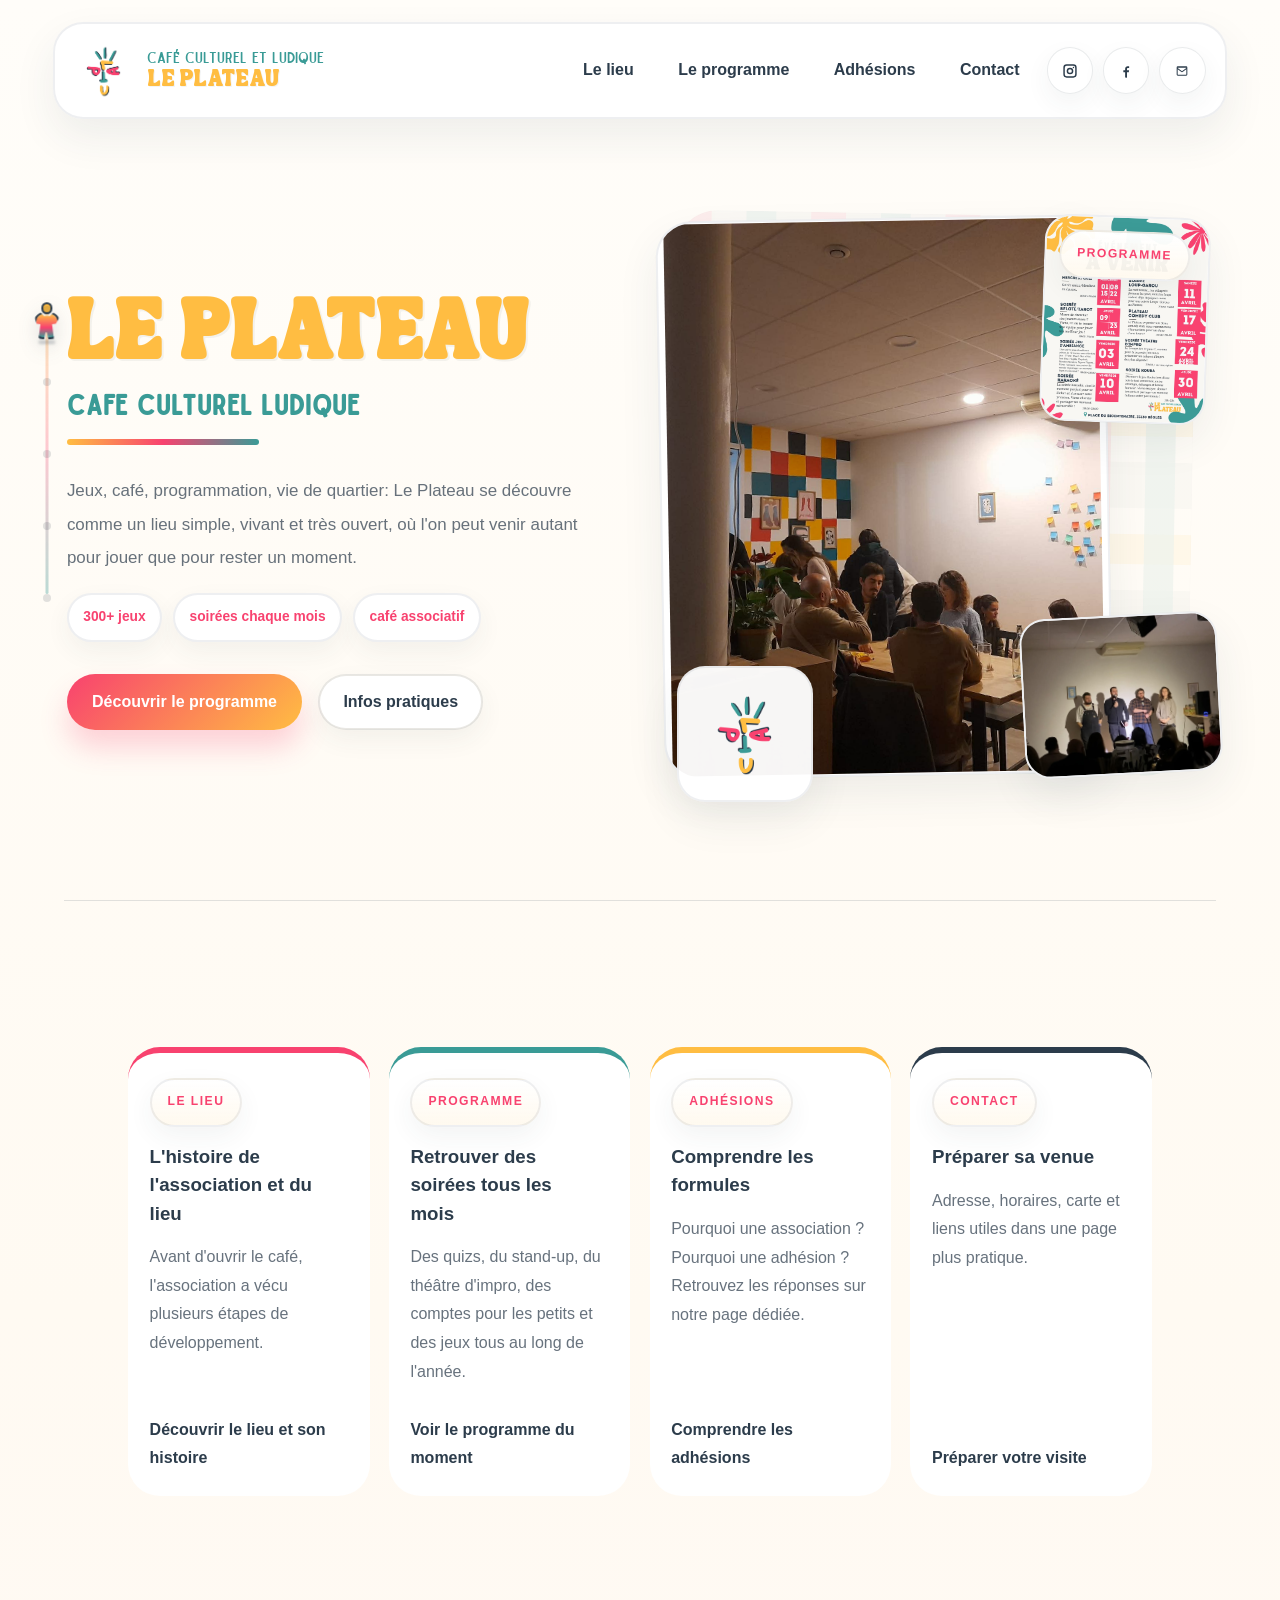
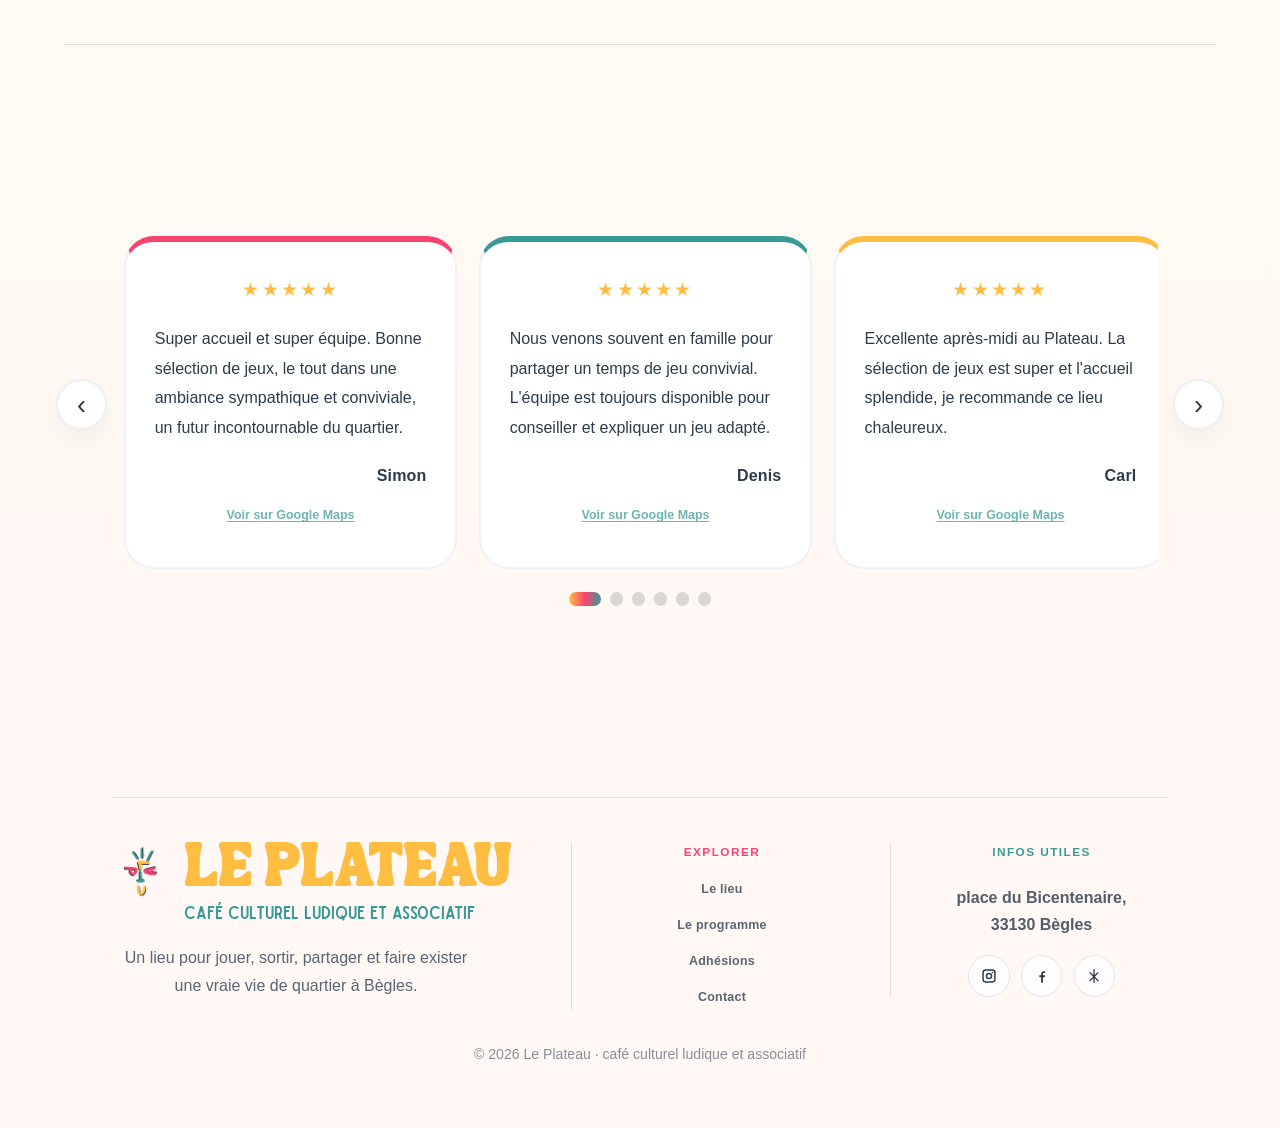
==== commit d8aa7279: "last change" ====
--- a/index.html
+++ b/index.html
@@ -194,12 +194,12 @@
                     <button
                         class="hero-poster zoom-item"
                         type="button"
-                        data-zoom-src="assets/images/programmes/programme-04-2026.jpg"
-                        data-zoom-alt="Affiche du programme du Plateau"
+                        data-zoom-src="assets/images/programmes/programme-en-cours.jpg"
+                        data-zoom-alt="Affiche du programme du mois du Plateau"
                         aria-label="Agrandir l'affiche du programme"
                     >
                         <span class="poster-badge">Programme</span>
-                        <img src="assets/images/programmes/programme-04-2026.jpg" alt="Affiche du programme du Plateau" loading="lazy">
+                        <img src="assets/images/programmes/programme-en-cours.jpg" alt="Affiche du programme du mois du Plateau" loading="lazy">
                     </button>
 
                     <button
@@ -340,7 +340,7 @@
         <div class="zoom-frame">
             <button class="zoom-arrow" id="zoom-prev" type="button" aria-label="Image précédente">❮</button>
             <figure class="zoom-figure">
-                <img class="zoom-image" src="assets/images/programmes/programme-04-2026.jpg" alt="">
+                <img class="zoom-image" src="assets/images/programmes/programme-en-cours.jpg" alt="">
                 <figcaption class="zoom-caption"></figcaption>
             </figure>
             <button class="zoom-arrow" id="zoom-next" type="button" aria-label="Image suivante">❯</button>
--- a/assets/css/main.css
+++ b/assets/css/main.css
@@ -674,28 +674,38 @@
     display: inline-flex;
     align-items: center;
     justify-content: center;
+    position: relative;
     min-height: 56px;
     padding: 1rem 1.45rem;
     border-radius: 999px;
     border: 2px solid transparent;
+    overflow: hidden;
+    isolation: isolate;
     font-weight: 900;
+    line-height: 1.15;
+    -webkit-backface-visibility: hidden;
+    backface-visibility: hidden;
+    transform: translateZ(0);
     transition: transform var(--transition), box-shadow var(--transition), background-color var(--transition), border-color var(--transition);
 }
 
 .button:hover,
 .button:focus-visible {
-    transform: translateY(-3px);
+    transform: translate3d(0, -3px, 0);
 }
 
 .button-primary {
     color: #fff;
     background: linear-gradient(135deg, var(--red), var(--yellow));
+    background-clip: border-box;
+    background-origin: border-box;
     box-shadow: 0 18px 28px rgba(248, 66, 111, 0.22);
 }
 
 .button-secondary {
     color: var(--ink);
     background: #ffffff;
+    background-clip: padding-box;
     border-color: rgba(44, 60, 75, 0.1);
     box-shadow: var(--shadow-soft);
 }
@@ -893,7 +903,9 @@
     width: 2.4rem;
     height: calc(var(--rail-height) + 1rem);
     z-index: 24;
-    pointer-events: none;
+    pointer-events: auto;
+    touch-action: none;
+    cursor: grab;
 }
 
 .path-pawn-anchor::before {
@@ -929,6 +941,10 @@
     animation: pawn-hop 520ms cubic-bezier(0.22, 0.9, 0.3, 1);
 }
 
+.path-pawn-anchor.is-dragging {
+    cursor: grabbing;
+}
+
 .path-pawn {
     position: absolute;
     left: 50%;
@@ -938,6 +954,11 @@
     filter: drop-shadow(0 8px 10px rgba(44, 60, 75, 0.16));
     transform: translate(-50%, -50%);
     will-change: top, transform;
+}
+
+body.is-dragging-pawn {
+    user-select: none;
+    cursor: grabbing;
 }
 
 .path-pawn-head,
